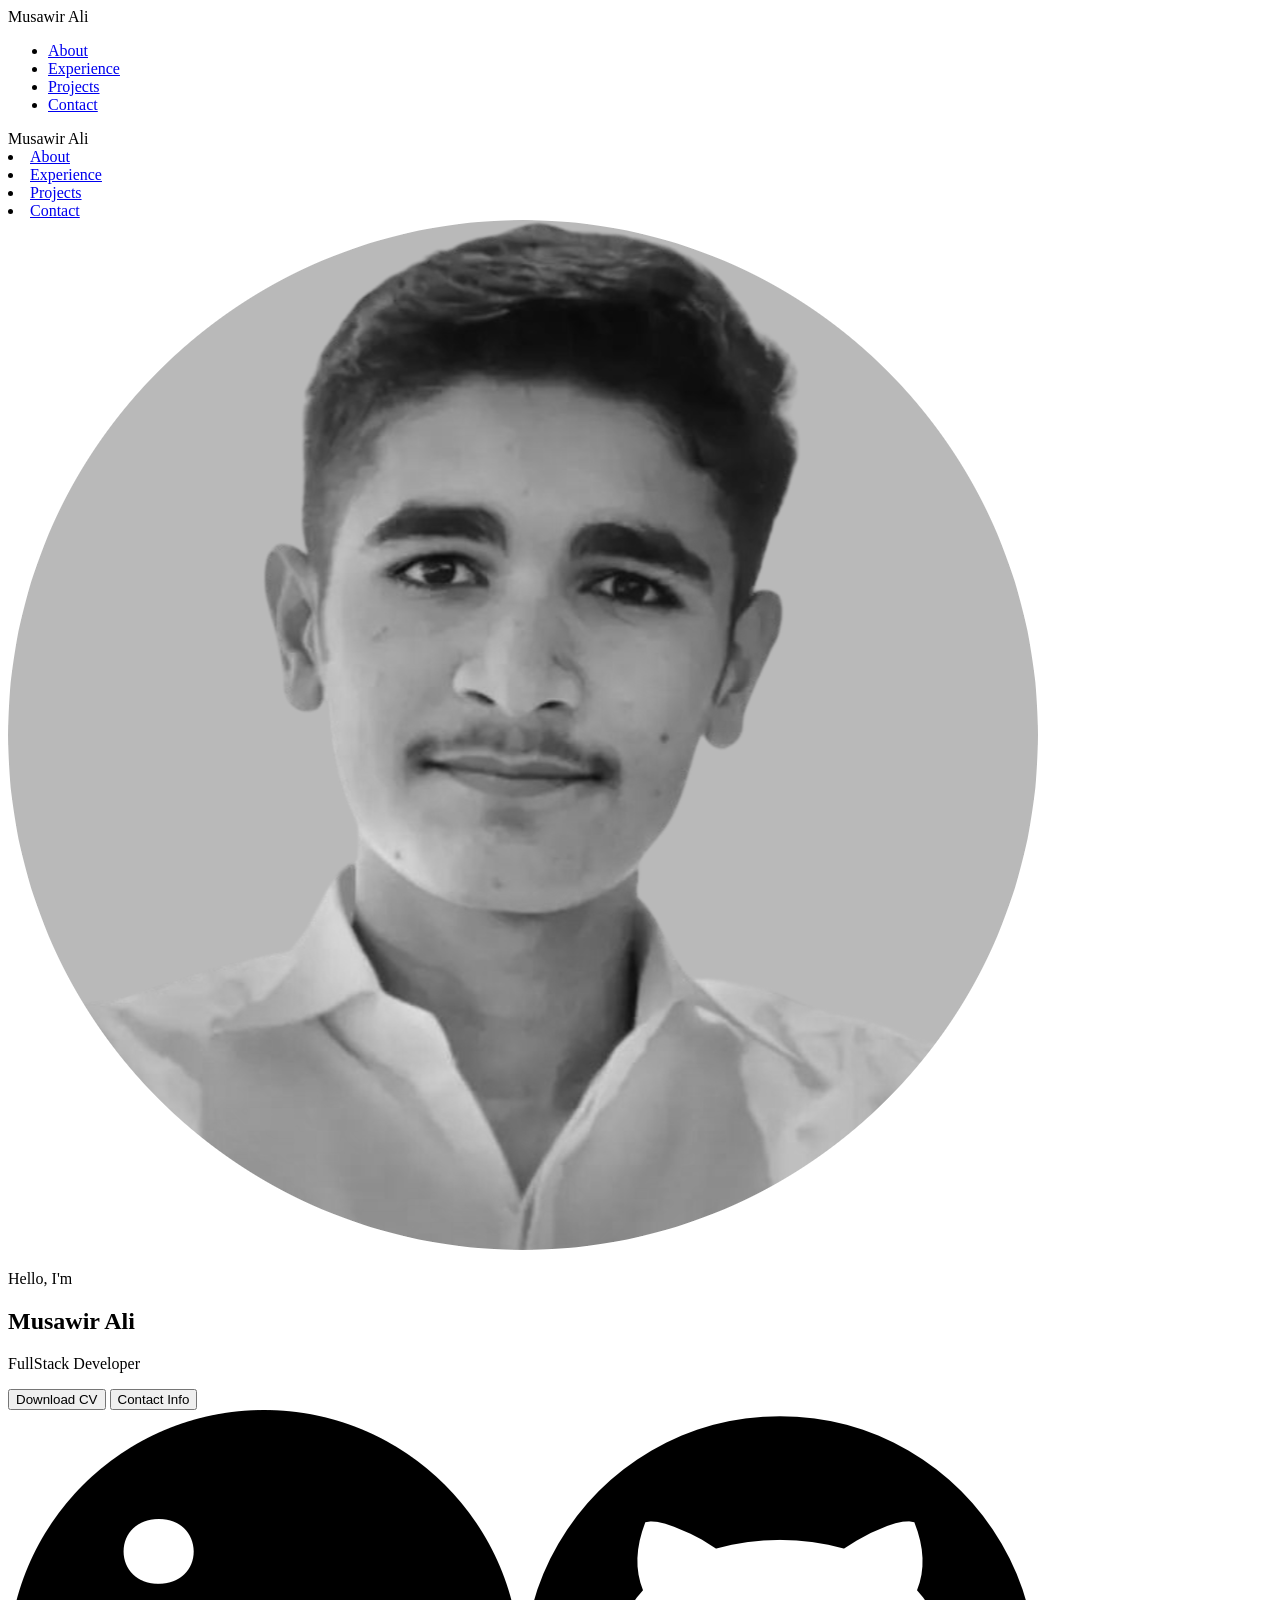
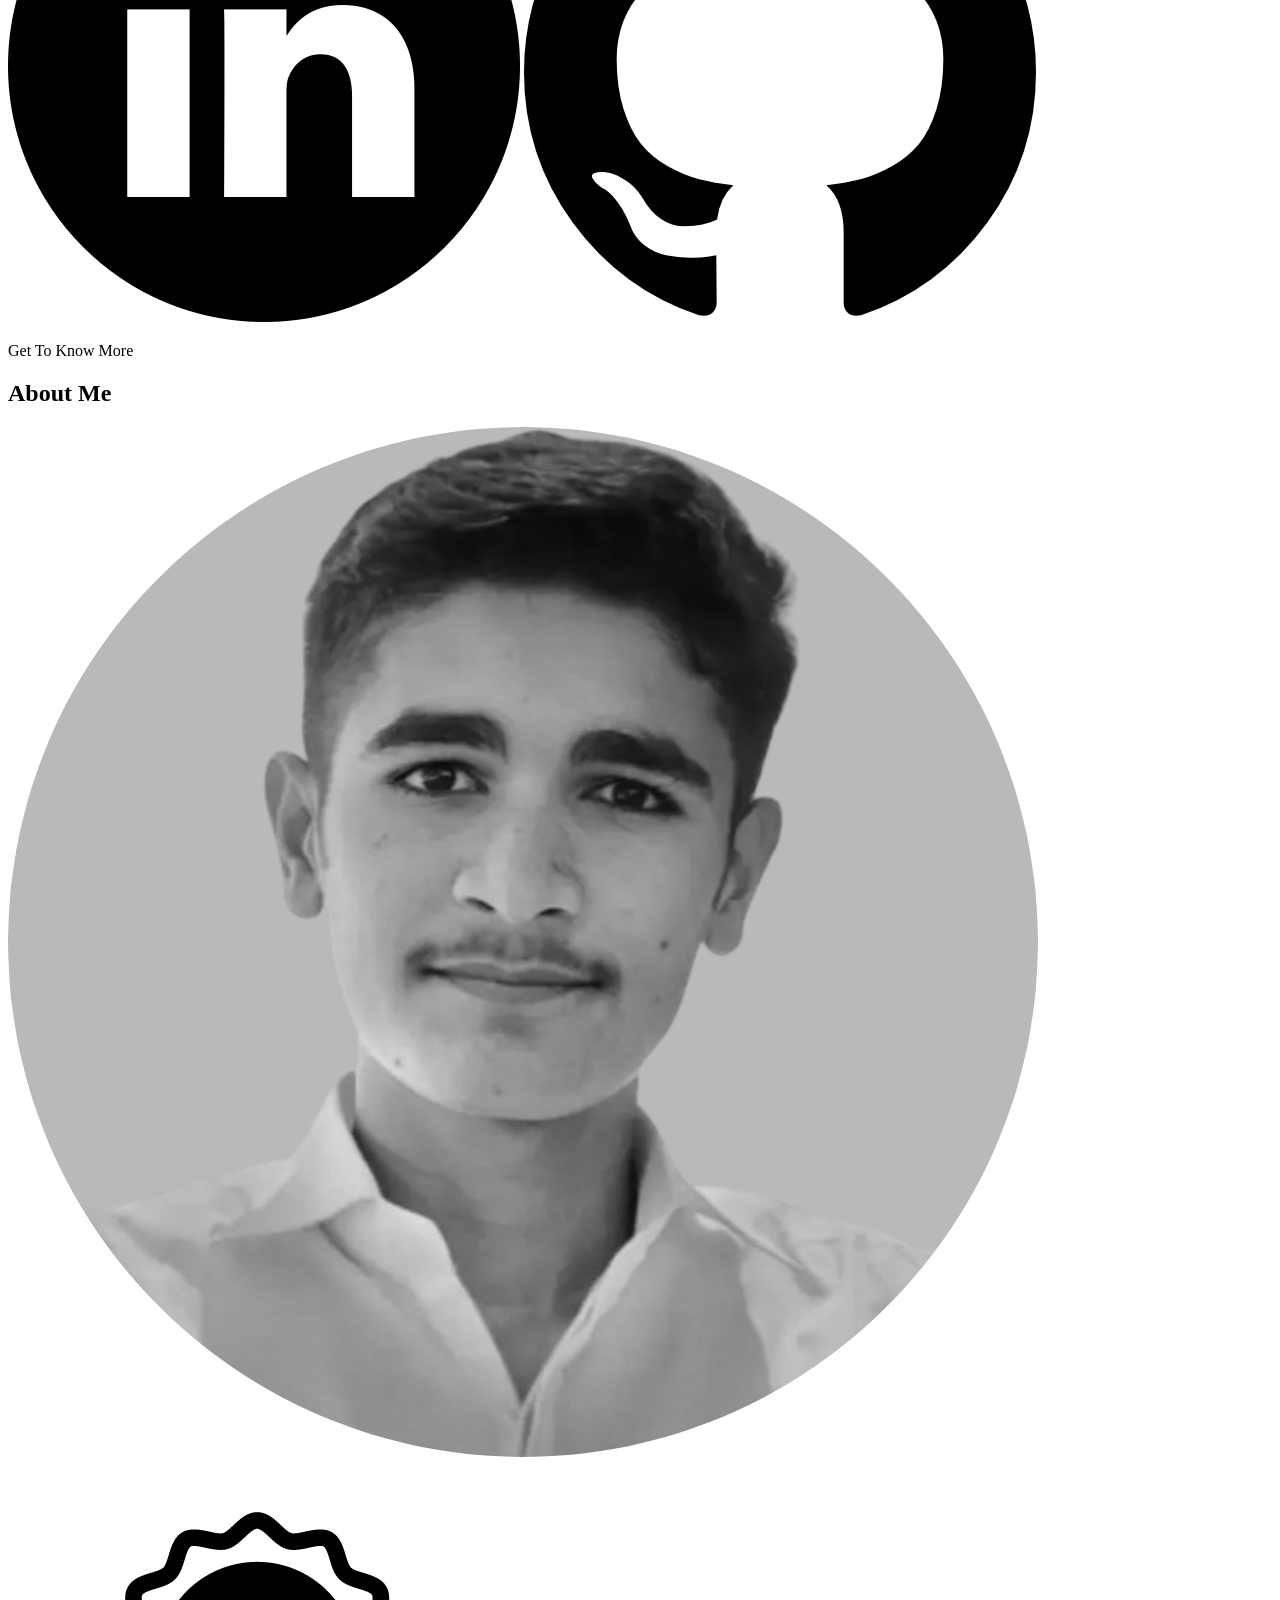
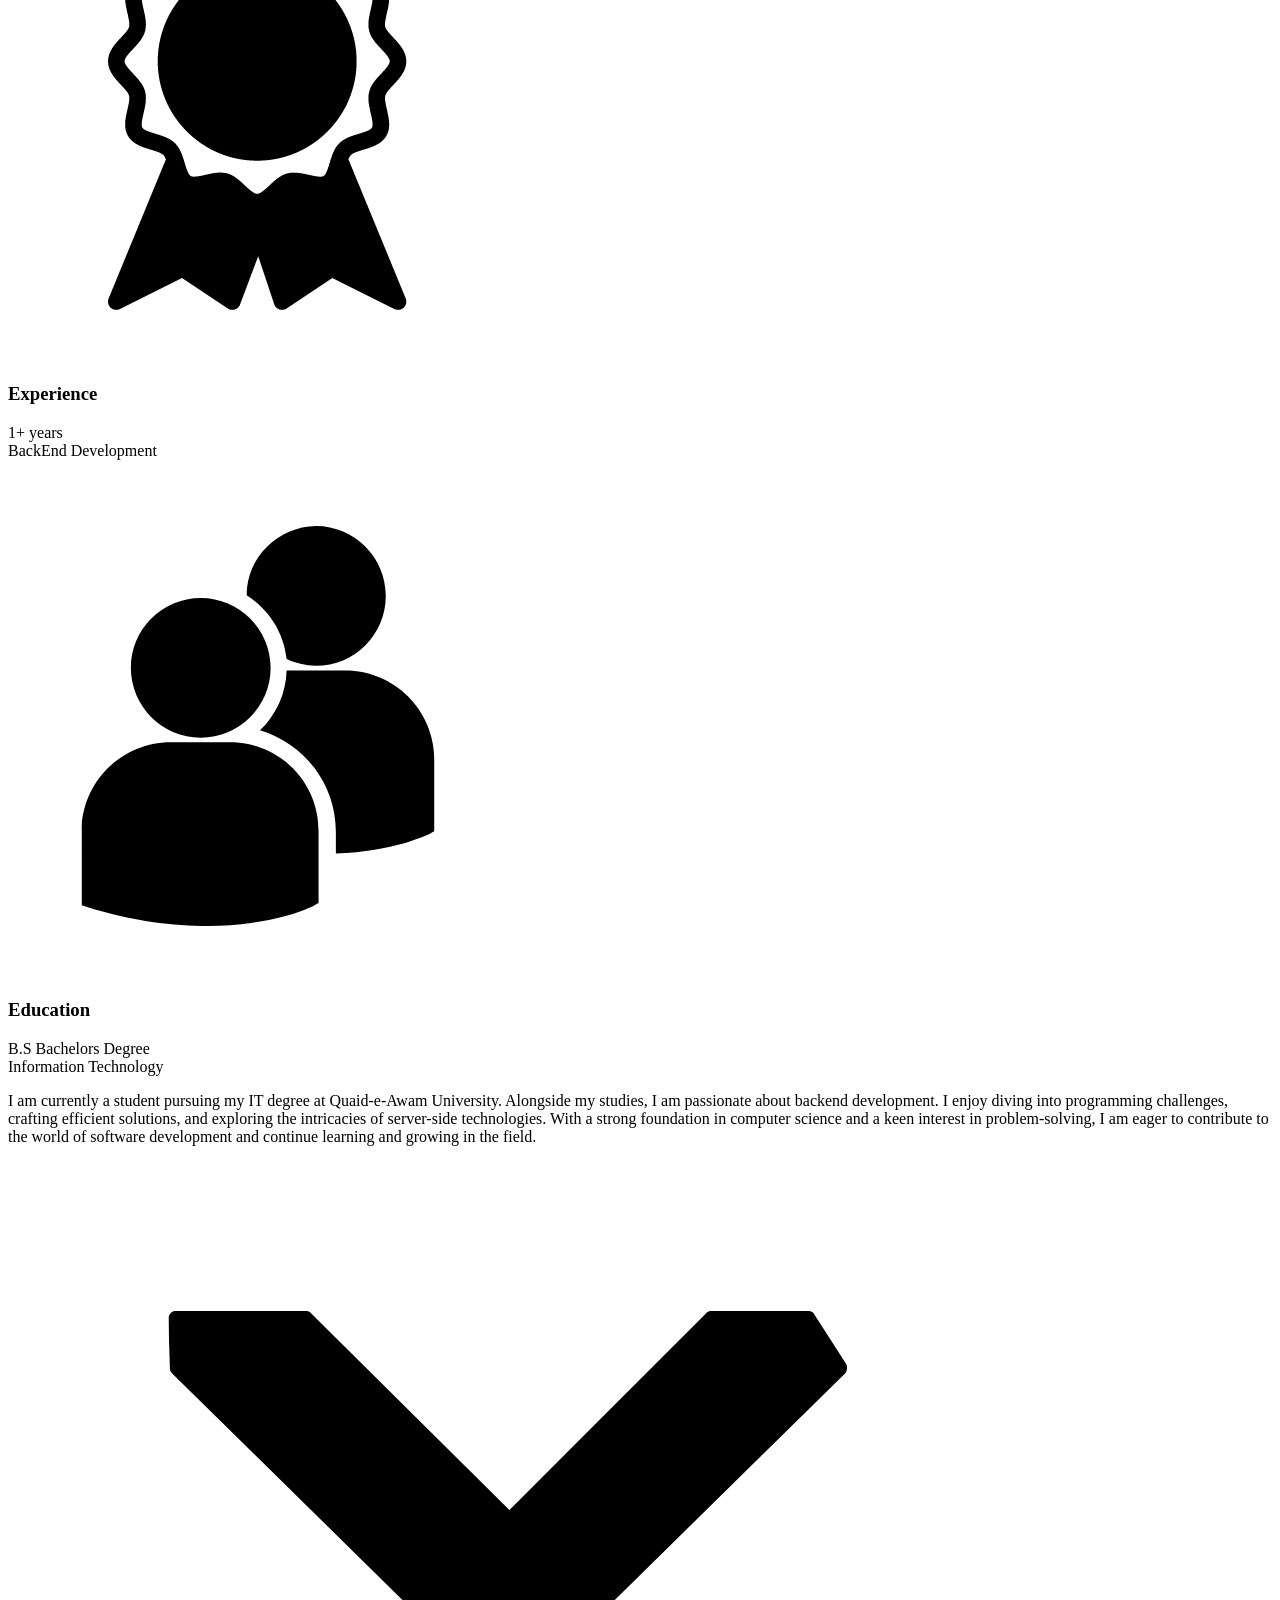
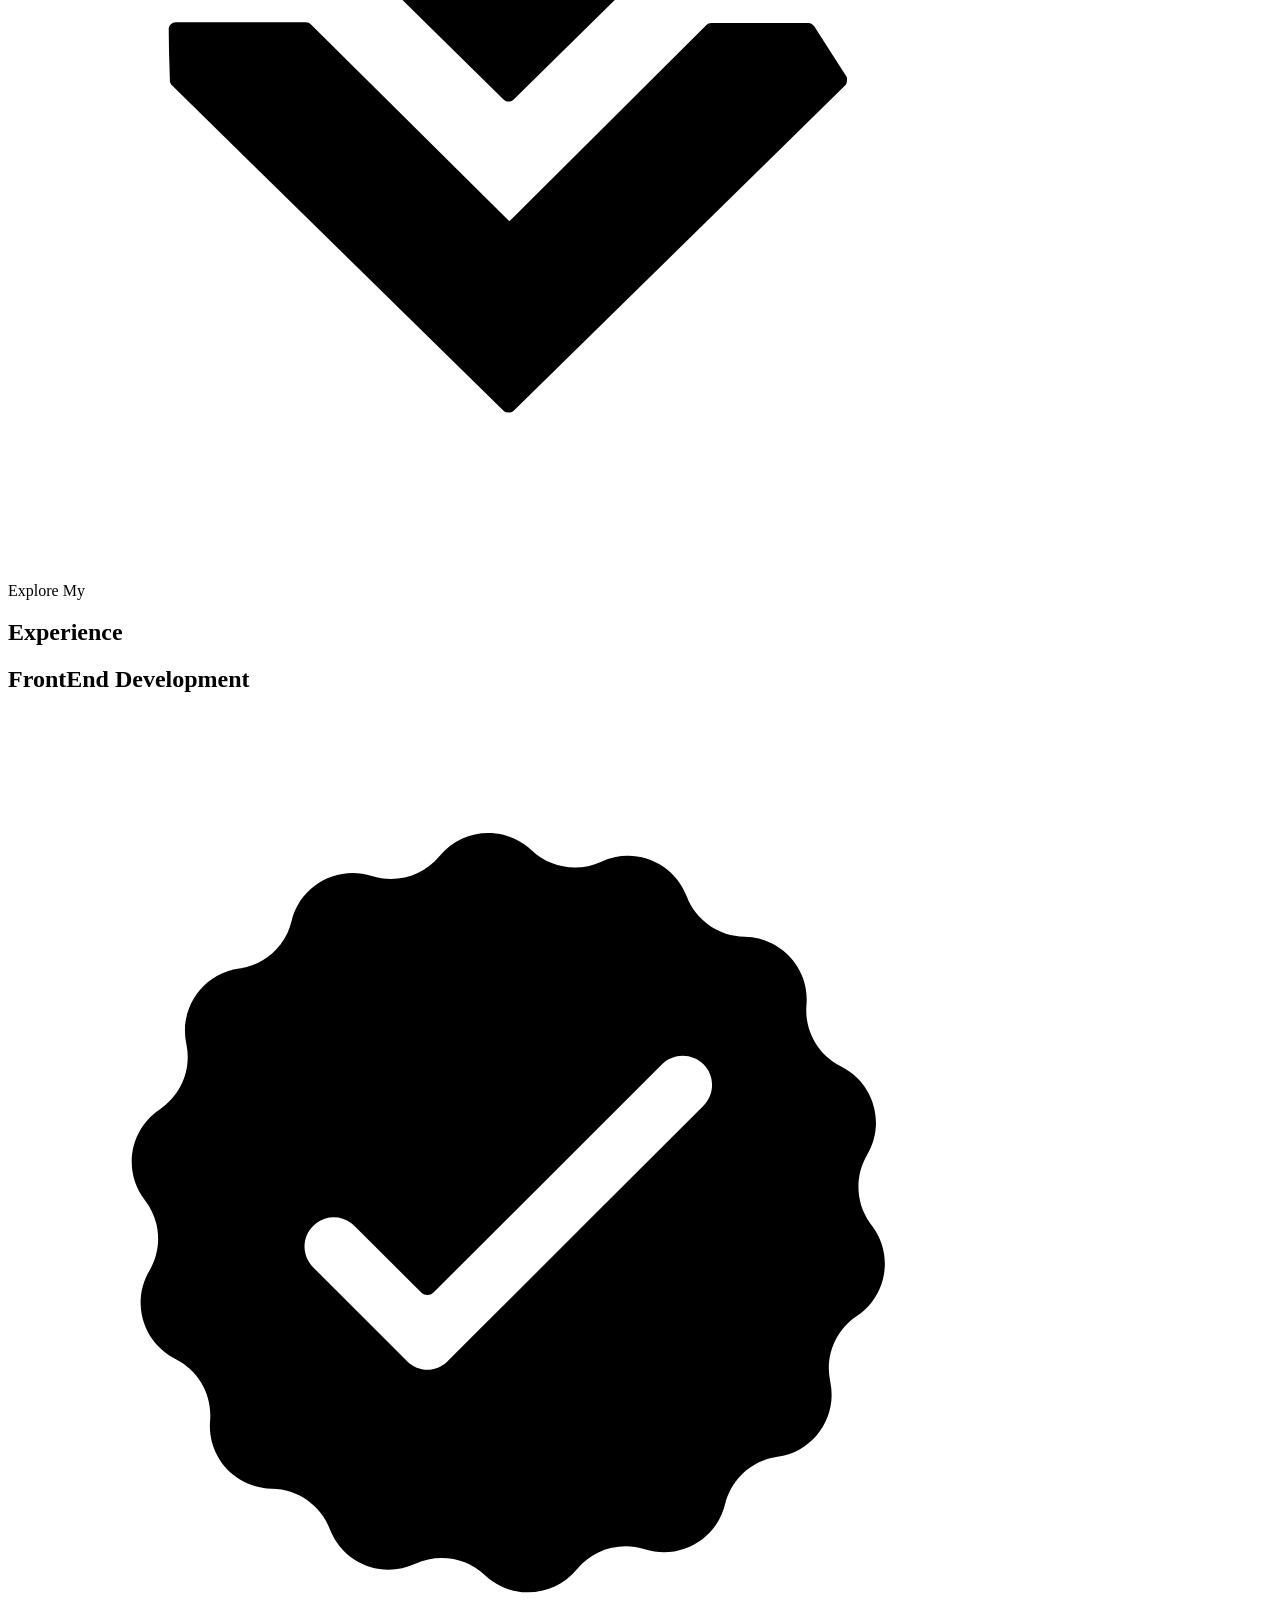
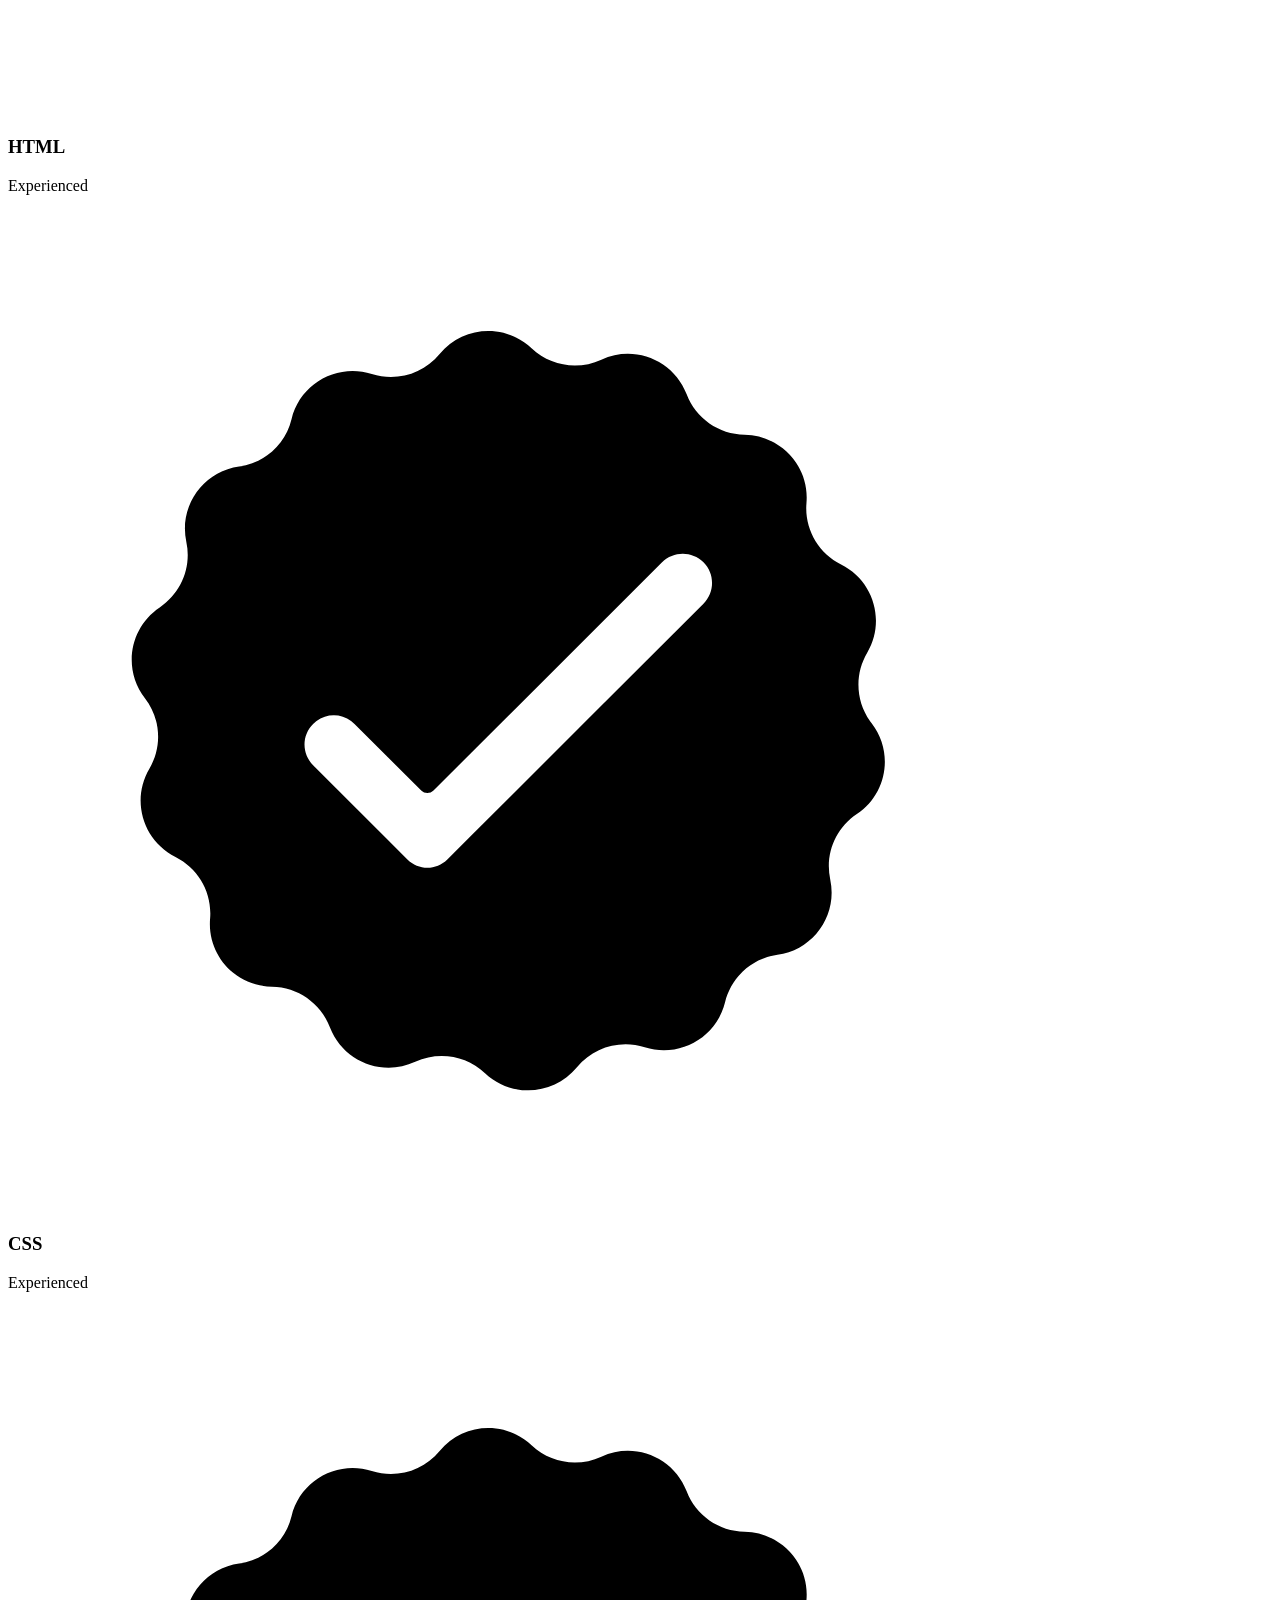
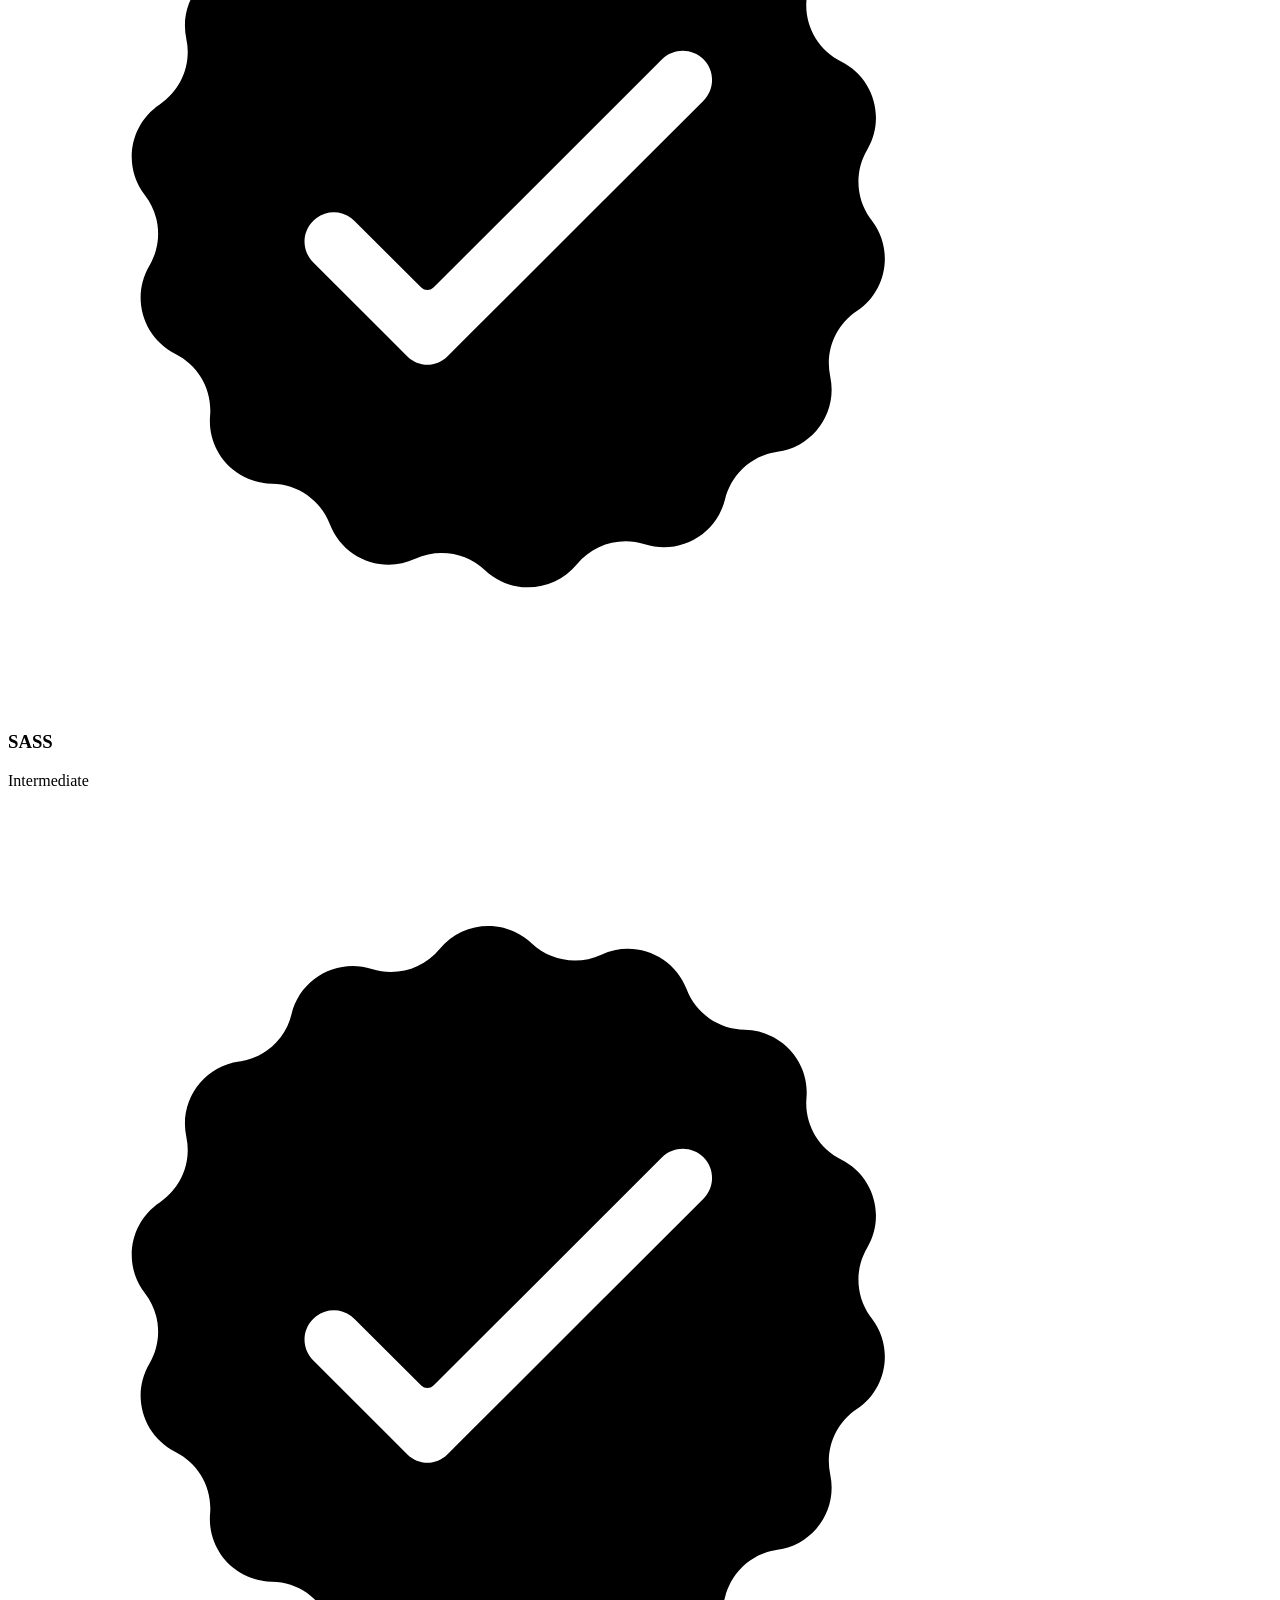
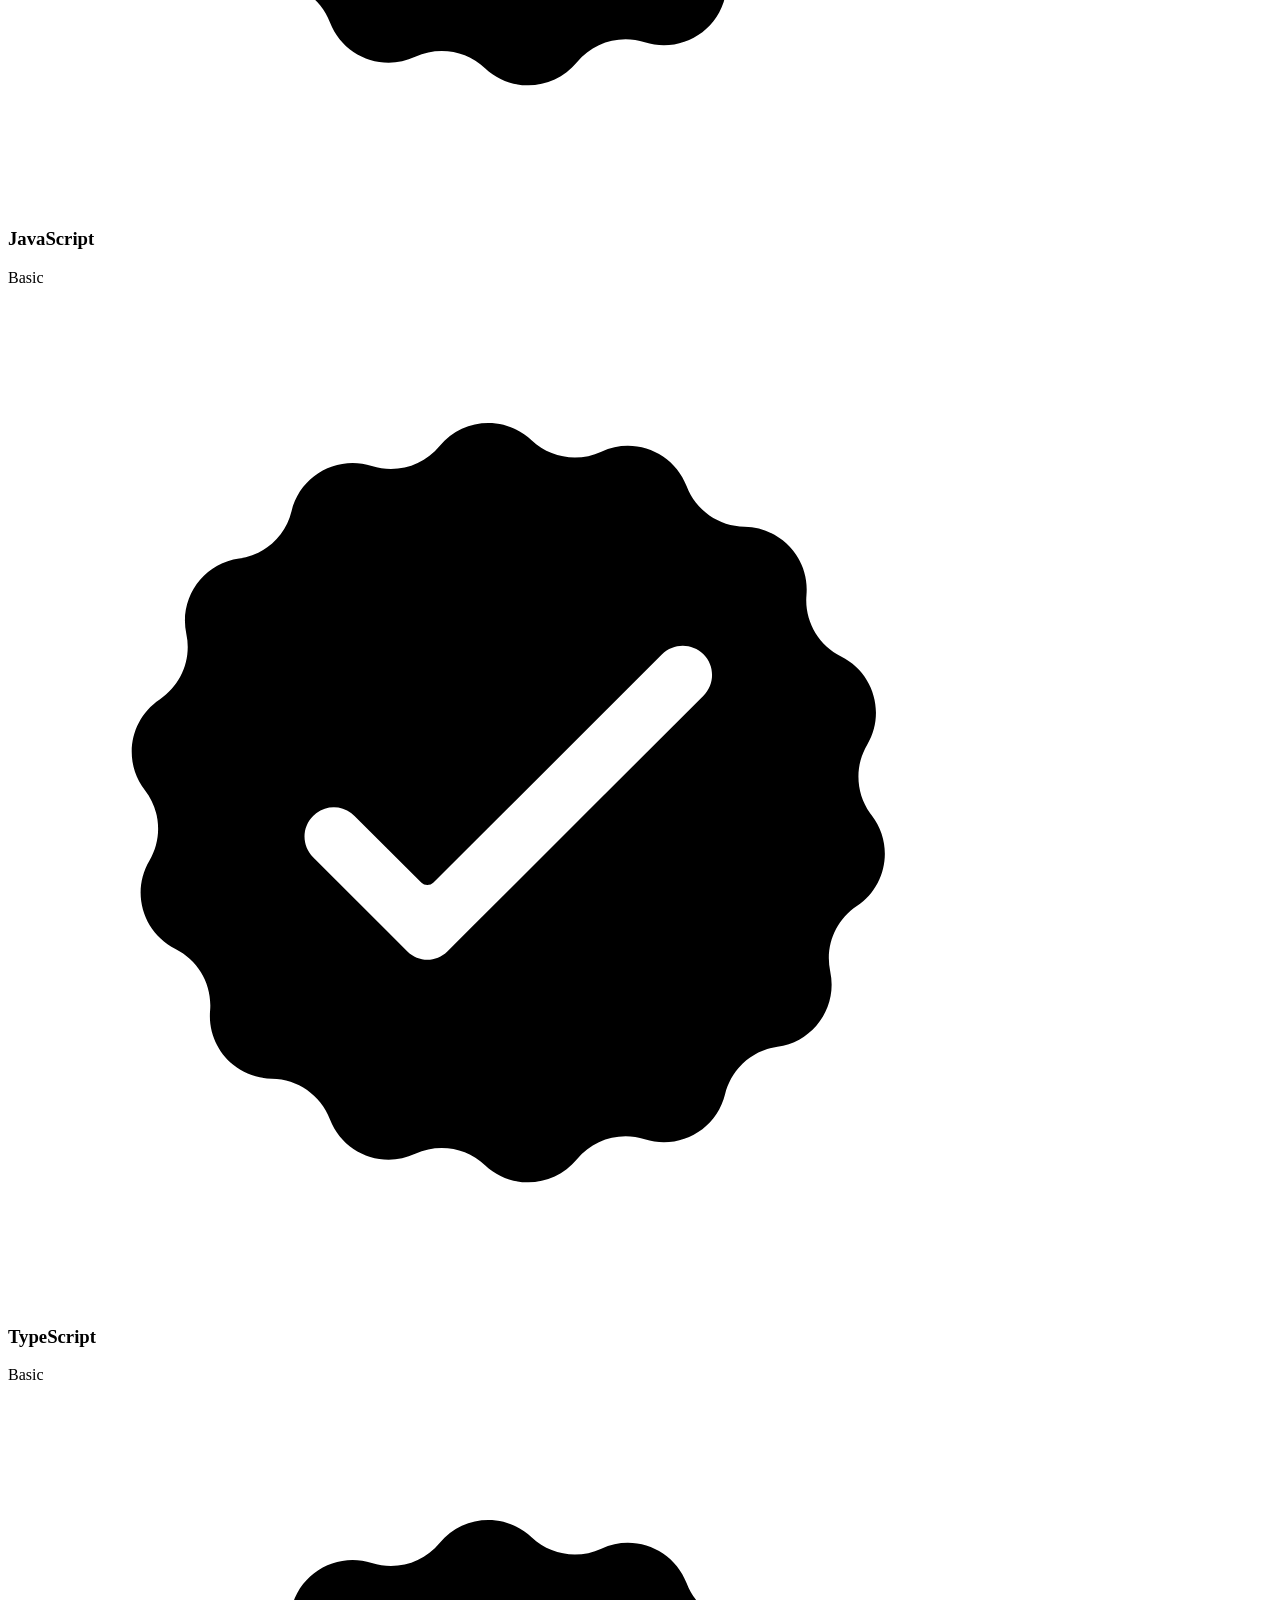
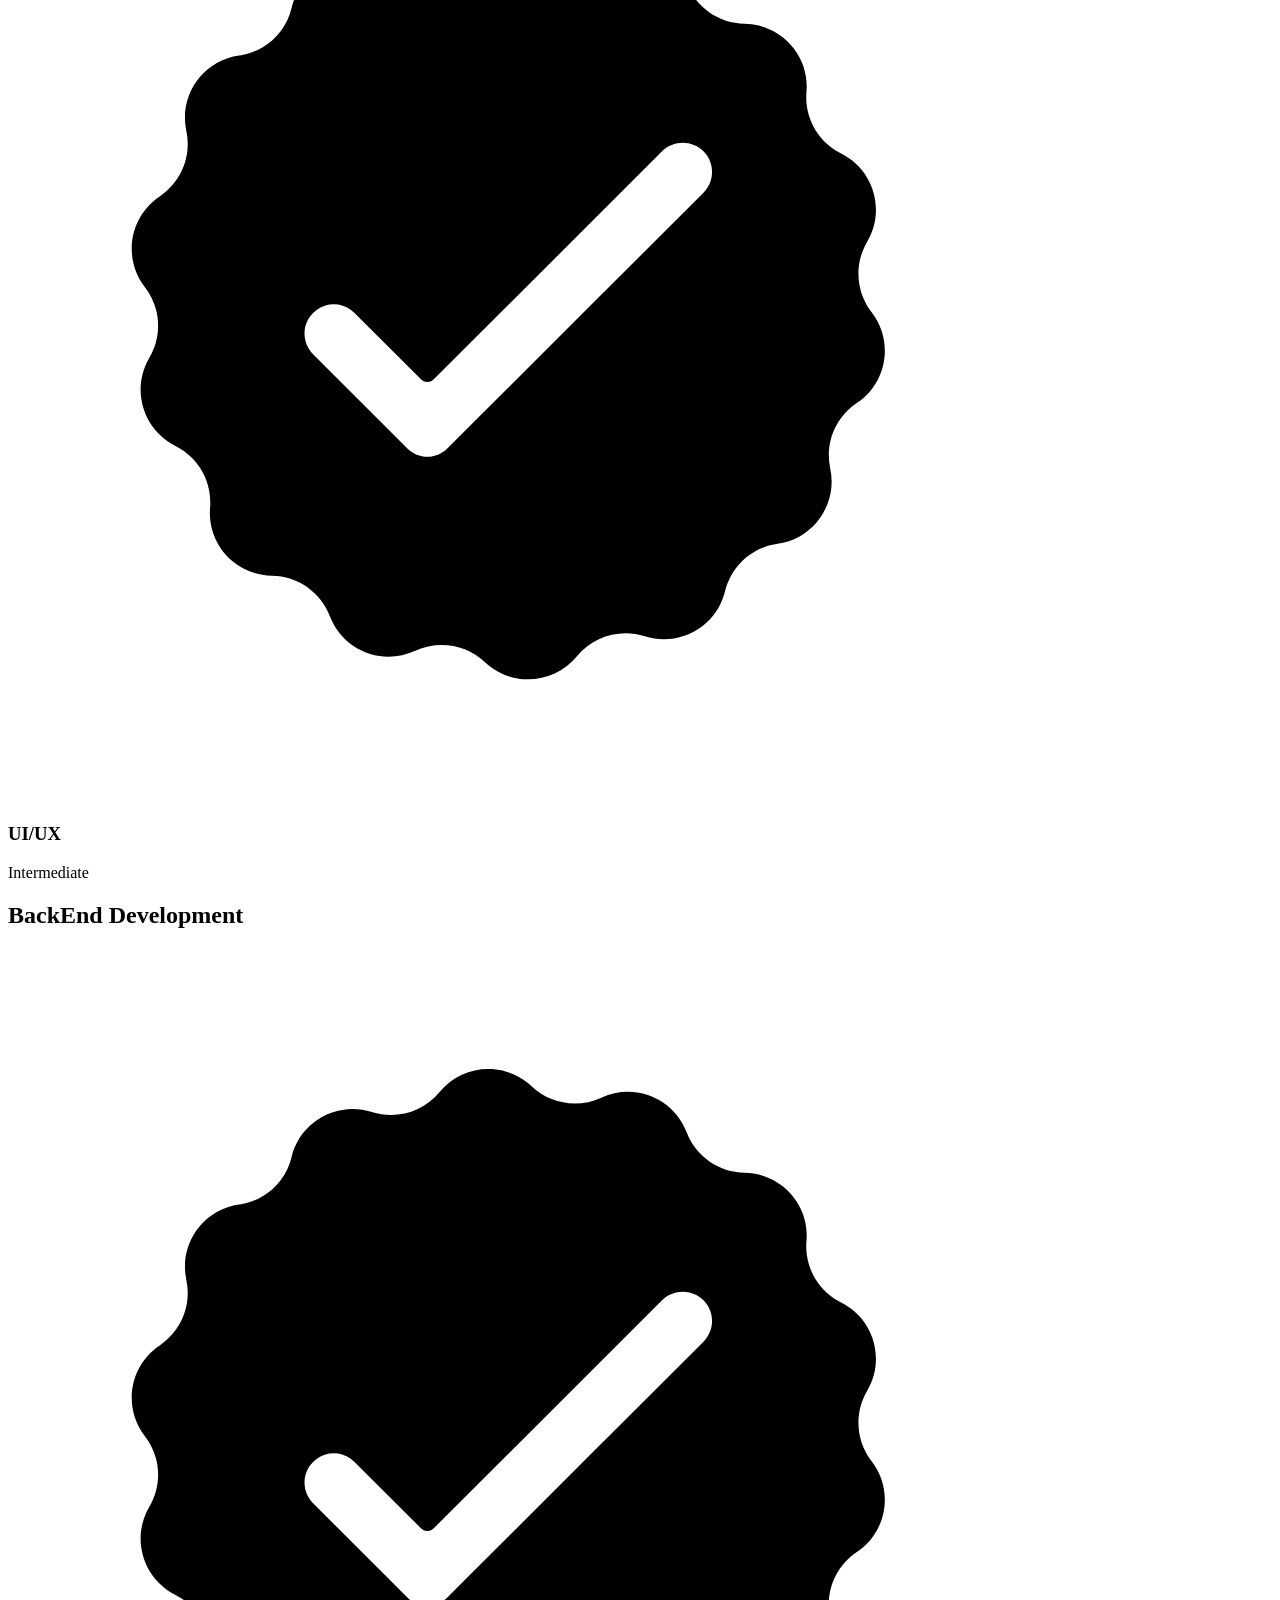
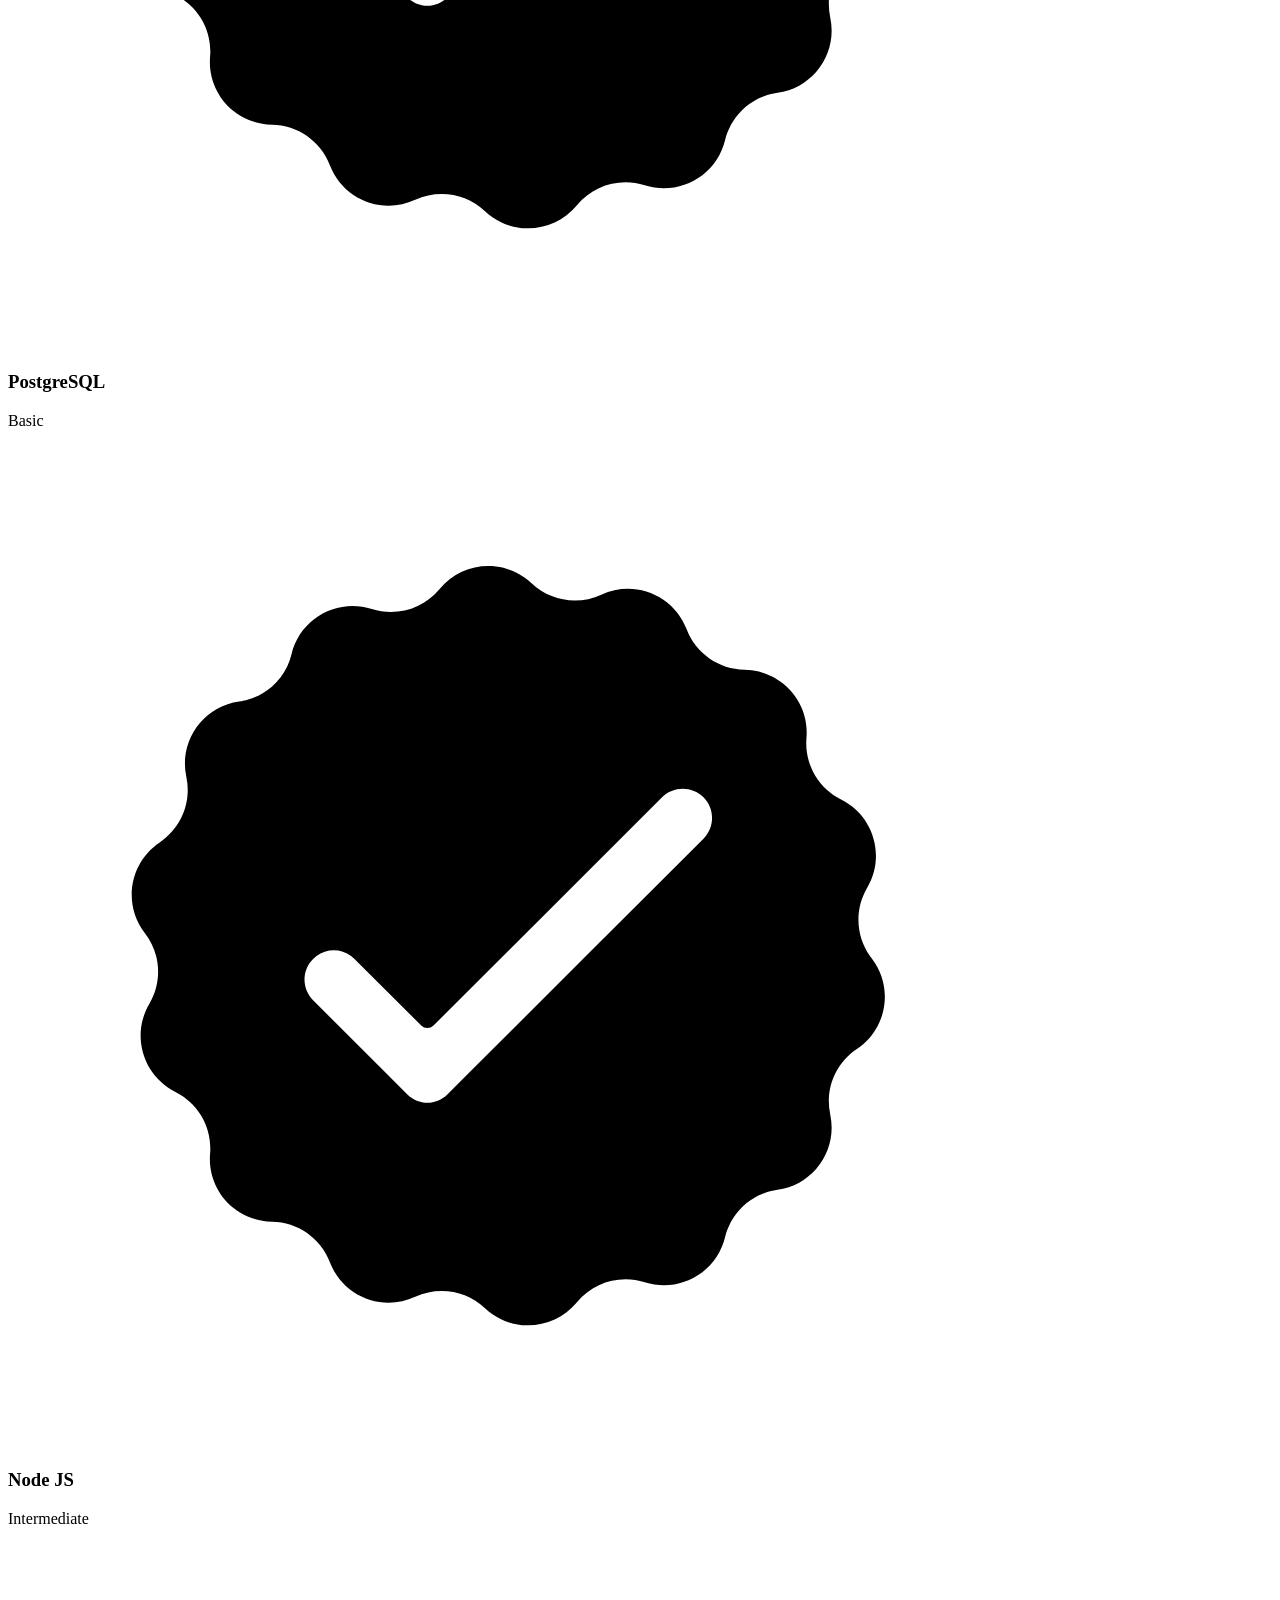
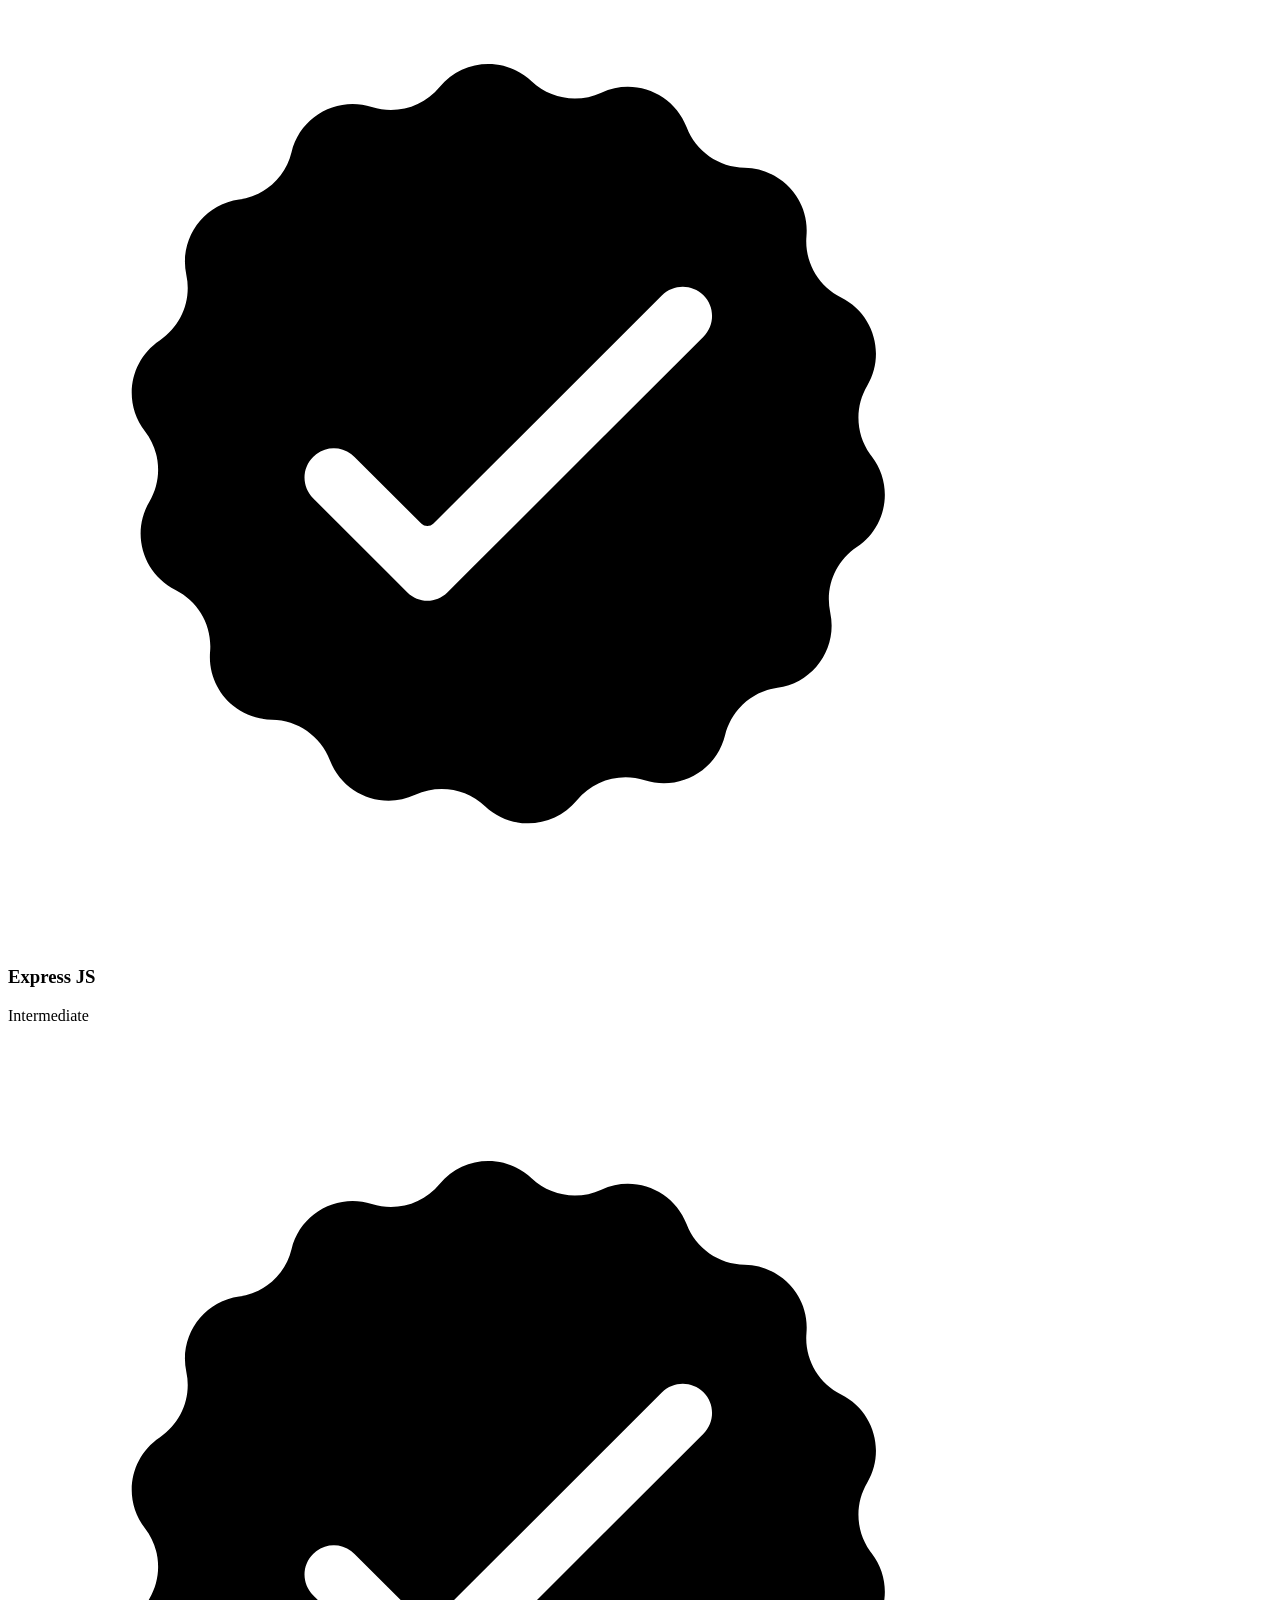
==== index.html @ 2b8d2839 "Updated some code" ====
<!DOCTYPE html>
<html lang="en">
  <head>
    <meta charset="UTF-8" />
    <meta http-equiv="X-UA-Compatible" content="IE=edge" />
    <meta name="viewport" content="width=device-width, initial-scale=1.0" />
    <title>Musawir's Portfolio</title>
    <link rel="stylesheet" href="style.css" />
    <link rel="stylesheet" href="mediaqueries.css" />
  </head>
  <body>
    <nav id="desktop-nav">
      <div class="logo">Musawir Ali</div>
      <div>
        <ul class="nav-links">
          <li><a href="#about">About</a></li>
          <li><a href="#experience">Experience</a></li>
          <li><a href="#projects">Projects</a></li>
          <li><a href="#contact">Contact</a></li>
        </ul>
      </div>
    </nav>
    <nav id="hamburger-nav">
      <div class="logo">Musawir Ali</div>
      <div class="hamburger-menu">
        <div class="hamburger-icon" onclick="toggleMenu()">
          <span></span>
          <span></span>
          <span></span>
        </div>
        <div class="menu-links">
          <li><a href="#about" onclick="toggleMenu()">About</a></li>
          <li><a href="#experience" onclick="toggleMenu()">Experience</a></li>
          <li><a href="#projects" onclick="toggleMenu()">Projects</a></li>
          <li><a href="#contact" onclick="toggleMenu()">Contact</a></li>
        </div>
      </div>
    </nav>
    <section id="profile">
      <div class="section__pic-container">
        <img src="./assets/profile-pic.png" alt="Musawir profile picture" />
      </div>
      <div class="section__text">
        <p class="section__text__p1">Hello, I'm</p>
        <h1 class="title">Musawir Ali</h1>
        <p class="section__text__p2">FullStack Developer</p>
        <div class="btn-container">
          <button
            class="btn btn-color-2"
            onclick="window.open('./assets/Musawir_Resume.pdf', '_blank')"
          >
            Download CV
          </button>
          <button class="btn btn-color-1" onclick="location.href='./#contact'">
            Contact Info
          </button>
        </div>
        <div id="socials-container">
          <img
            src="./assets/linkedin.png"
            alt="My LinkedIn profile"
            class="icon"
            onclick="location.href='https:https://www.linkedin.com/in/musawir-korai-216315256?utm_source=share&utm_campaign=share_via&utm_content=profile&utm_medium=android_app'"
          />
          <img
            src="./assets/github.png"
            alt="My Github profile"
            class="icon"
            onclick="location.href='https://github.com/Musawirkorai'"
          />
        </div>
      </div>
    </section>
    <section id="about">
      <p class="section__text__p1">Get To Know More</p>
      <h1 class="title">About Me</h1>
      <div class="section-container">
        <div class="section__pic-container">
          <img
            src="./assets/about-pic.png"
            alt="Profile picture"
            class="about-pic"
          />
        </div>
        <div class="about-details-container">
          <div class="about-containers">
            <div class="details-container">
              <img
                src="./assets/experience.png"
                alt="Experience icon"
                class="icon"
              />
              <h3>Experience</h3>
              <p>1+ years <br />BackEnd Development</p>
            </div>
            <div class="details-container">
              <img
                src="./assets/education.png"
                alt="Education icon"
                class="icon"
              />
              <h3>Education</h3>
              <p>B.S Bachelors Degree<br />Information Technology</p>
            </div>
          </div>
          <div class="text-container">
            <p>
              I am currently a student pursuing my IT degree at Quaid-e-Awam University. Alongside my studies, I am passionate about backend development. I enjoy diving into programming challenges, crafting efficient solutions, and exploring the intricacies of server-side technologies. With a strong foundation in computer science and a keen interest in problem-solving, I am eager to contribute to the world of software development and continue learning and growing in the field.
            </p>
          </div>
        </div>
      </div>
      <img
        src="./assets/arrow.png"
        alt="Arrow icon"
        class="icon arrow"
        onclick="location.href='./#experience'"
      />
    </section>
    <section id="experience">
      <p class="section__text__p1">Explore My</p>
      <h1 class="title">Experience</h1>
      <div class="experience-details-container">
        <div class="about-containers">
          <div class="details-container">
            <h2 class="experience-sub-title">FrontEnd Development</h2>
            <div class="article-container">
              <article>
                <img
                  src="./assets/checkmark.png"
                  alt="Experience icon"
                  class="icon"
                />
                <div>
                  <h3>HTML</h3>
                  <p>Experienced</p>
                </div>
              </article>
              <article>
                <img
                  src="./assets/checkmark.png"
                  alt="Experience icon"
                  class="icon"
                />
                <div>
                  <h3>CSS</h3>
                  <p>Experienced</p>
                </div>
              </article>
              <article>
                <img
                  src="./assets/checkmark.png"
                  alt="Experience icon"
                  class="icon"
                />
                <div>
                  <h3>SASS</h3>
                  <p>Intermediate</p>
                </div>
              </article>
              <article>
                <img
                  src="./assets/checkmark.png"
                  alt="Experience icon"
                  class="icon"
                />
                <div>
                  <h3>JavaScript</h3>
                  <p>Basic</p>
                </div>
              </article>
              <article>
                <img
                  src="./assets/checkmark.png"
                  alt="Experience icon"
                  class="icon"
                />
                <div>
                  <h3>TypeScript</h3>
                  <p>Basic</p>
                </div>
              </article>
              <article>
                <img
                  src="./assets/checkmark.png"
                  alt="Experience icon"
                  class="icon"
                />
                <div>
                  <h3>UI/UX</h3>
                  <p>Intermediate</p>
                </div>
              </article>
            </div>
          </div>
          <div class="details-container">
            <h2 class="experience-sub-title">BackEnd Development</h2>
            <div class="article-container">
              <article>
                <img
                  src="./assets/checkmark.png"
                  alt="Experience icon"
                  class="icon"
                />
                <div>
                  <h3>PostgreSQL</h3>
                  <p>Basic</p>
                </div>
              </article>
              <article>
                <img
                  src="./assets/checkmark.png"
                  alt="Experience icon"
                  class="icon"
                />
                <div>
                  <h3>Node JS</h3>
                  <p>Intermediate</p>
                </div>
              </article>
              <article>
                <img
                  src="./assets/checkmark.png"
                  alt="Experience icon"
                  class="icon"
                />
                <div>
                  <h3>Express JS</h3>
                  <p>Intermediate</p>
                </div>
              </article>
              <article>
                <img
                  src="./assets/checkmark.png"
                  alt="Experience icon"
                  class="icon"
                />
                <div>
                  <h3>Git</h3>
                  <p>Intermediate</p>
                </div>
              </article>
            </div>
          </div>
        </div>
      </div>
      <img
        src="./assets/arrow.png"
        alt="Arrow icon"
        class="icon arrow"
        onclick="location.href='./#projects'"
      />
    </section>
    <section id="projects">
      <p class="section__text__p1">Browse My Recent</p>
      <h1 class="title">Projects</h1>
      <div class="experience-details-container">
        <div class="about-containers">
          <div class="details-container color-container">
            <div class="article-container">
              <img
                src="./assets/project-1.png"
                alt="Project 1"
                class="project-img"
              />
            </div>
            <h2 class="experience-sub-title project-title">Chatting App</h2>
            <div class="btn-container">
              <button
                class="btn btn-color-2 project-btn"
                onclick="location.href='https://github.com/Musawirkorai'"
              >
                Github
              </button>
              <button
                class="btn btn-color-2 project-btn"
                onclick="location.href='https://github.com/Musawirkorai'"
              >
                Live Demo
              </button>
            </div>
          </div>
          <div class="details-container color-container">
            <div class="article-container">
              <img
                src="./assets/project-2.png"
                alt="Project 2"
                class="project-img"
              />
            </div>
            <h2 class="experience-sub-title project-title">Daily Reminder</h2>
            <div class="btn-container">
              <button
                class="btn btn-color-2 project-btn"
                onclick="location.href='https://github.com/Musawirkorai'"
              >
                Github
              </button>
              <button
                class="btn btn-color-2 project-btn"
                onclick="location.href='https://github.com/Musawirkorai'"
              >
                Live Demo
              </button>
            </div>
          </div>
          <div class="details-container color-container">
            <div class="article-container">
              <img
                src="./assets/project-3.png"
                alt="Project 3"
                class="project-img"
              />
            </div>
            <h2 class="experience-sub-title project-title">Food App</h2>
            <div class="btn-container">
              <button
                class="btn btn-color-2 project-btn"
                onclick="location.href='https://github.com/Musawirkorai'"
              >
                Github
              </button>
              <button
                class="btn btn-color-2 project-btn"
                onclick="location.href='https://github.com/Musawirkorai'"
              >
                Live Demo
              </button>
            </div>
          </div>
        </div>
      </div>
      <img
        src="./assets/arrow.png"
        alt="Arrow icon"
        class="icon arrow"
        onclick="location.href='./#contact'"
      />
    </section>
    <section id="contact">
      <p class="section__text__p1">Get in Touch</p>
      <h1 class="title">Contact Me</h1>
      <div class="contact-info-upper-container">
        <div class="contact-info-container">
          <img
            src="./assets/email.png"
            alt="Email icon"
            class="icon contact-icon email-icon"
          />
          <p><a href="mailto:examplemail@gmail.com">musawirkorai@gmail.com</a></p>
        </div>
        <div class="contact-info-container">
          <img
            src="./assets/linkedin.png"
            alt="LinkedIn icon"
            class="icon contact-icon"
          />
          <p><a href="https://www.linkedin.com">LinkedIn</a></p>
        </div>
      </div>
    </section>
    <footer>
      <nav>
        <div class="nav-links-container">
          <ul class="nav-links">
            <li><a href="#about">About</a></li>
            <li><a href="#experience">Experience</a></li>
            <li><a href="#projects">Projects</a></li>
            <li><a href="#contact">Contact</a></li>
          </ul>
        </div>
      </nav>
      <p>Copyright &#169; 2023 Musawir Ali. All Rights Reserved.</p>
    </footer>
    <script src="script.js"></script>
  </body>
</html>
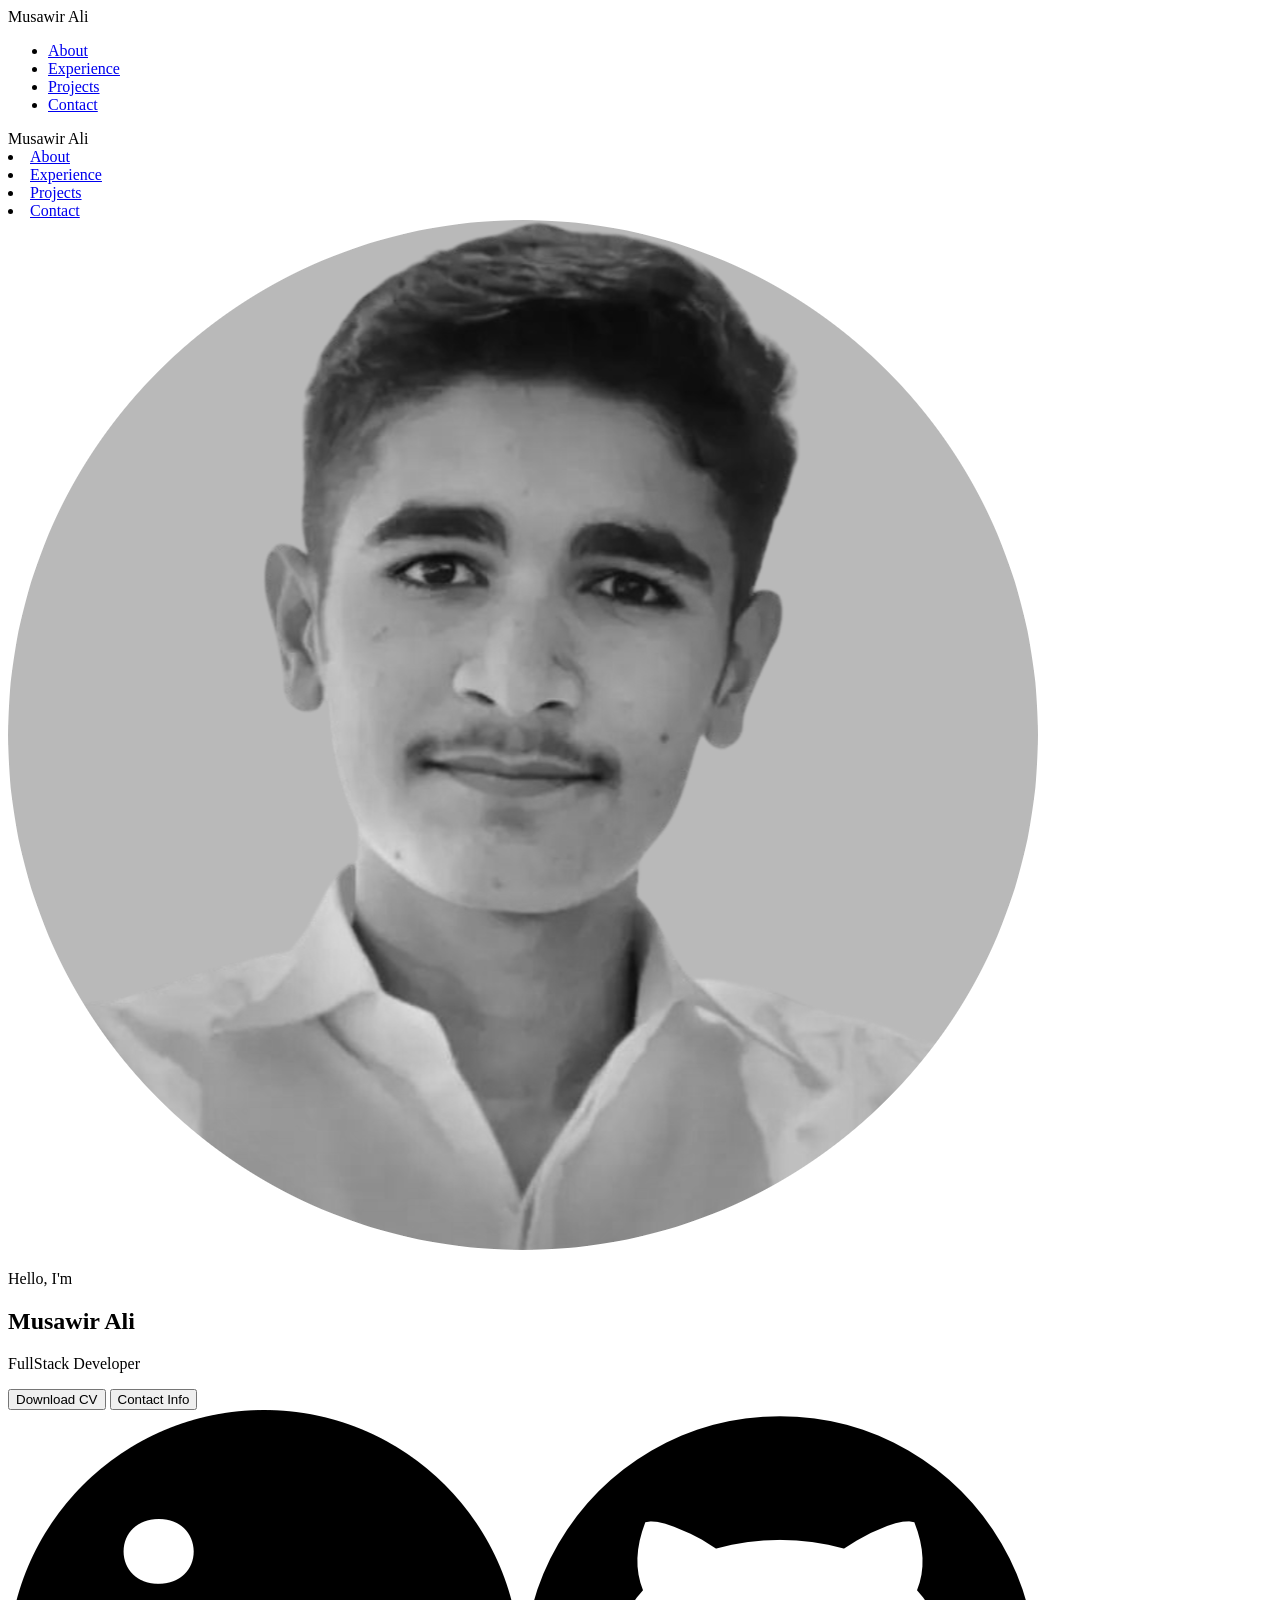
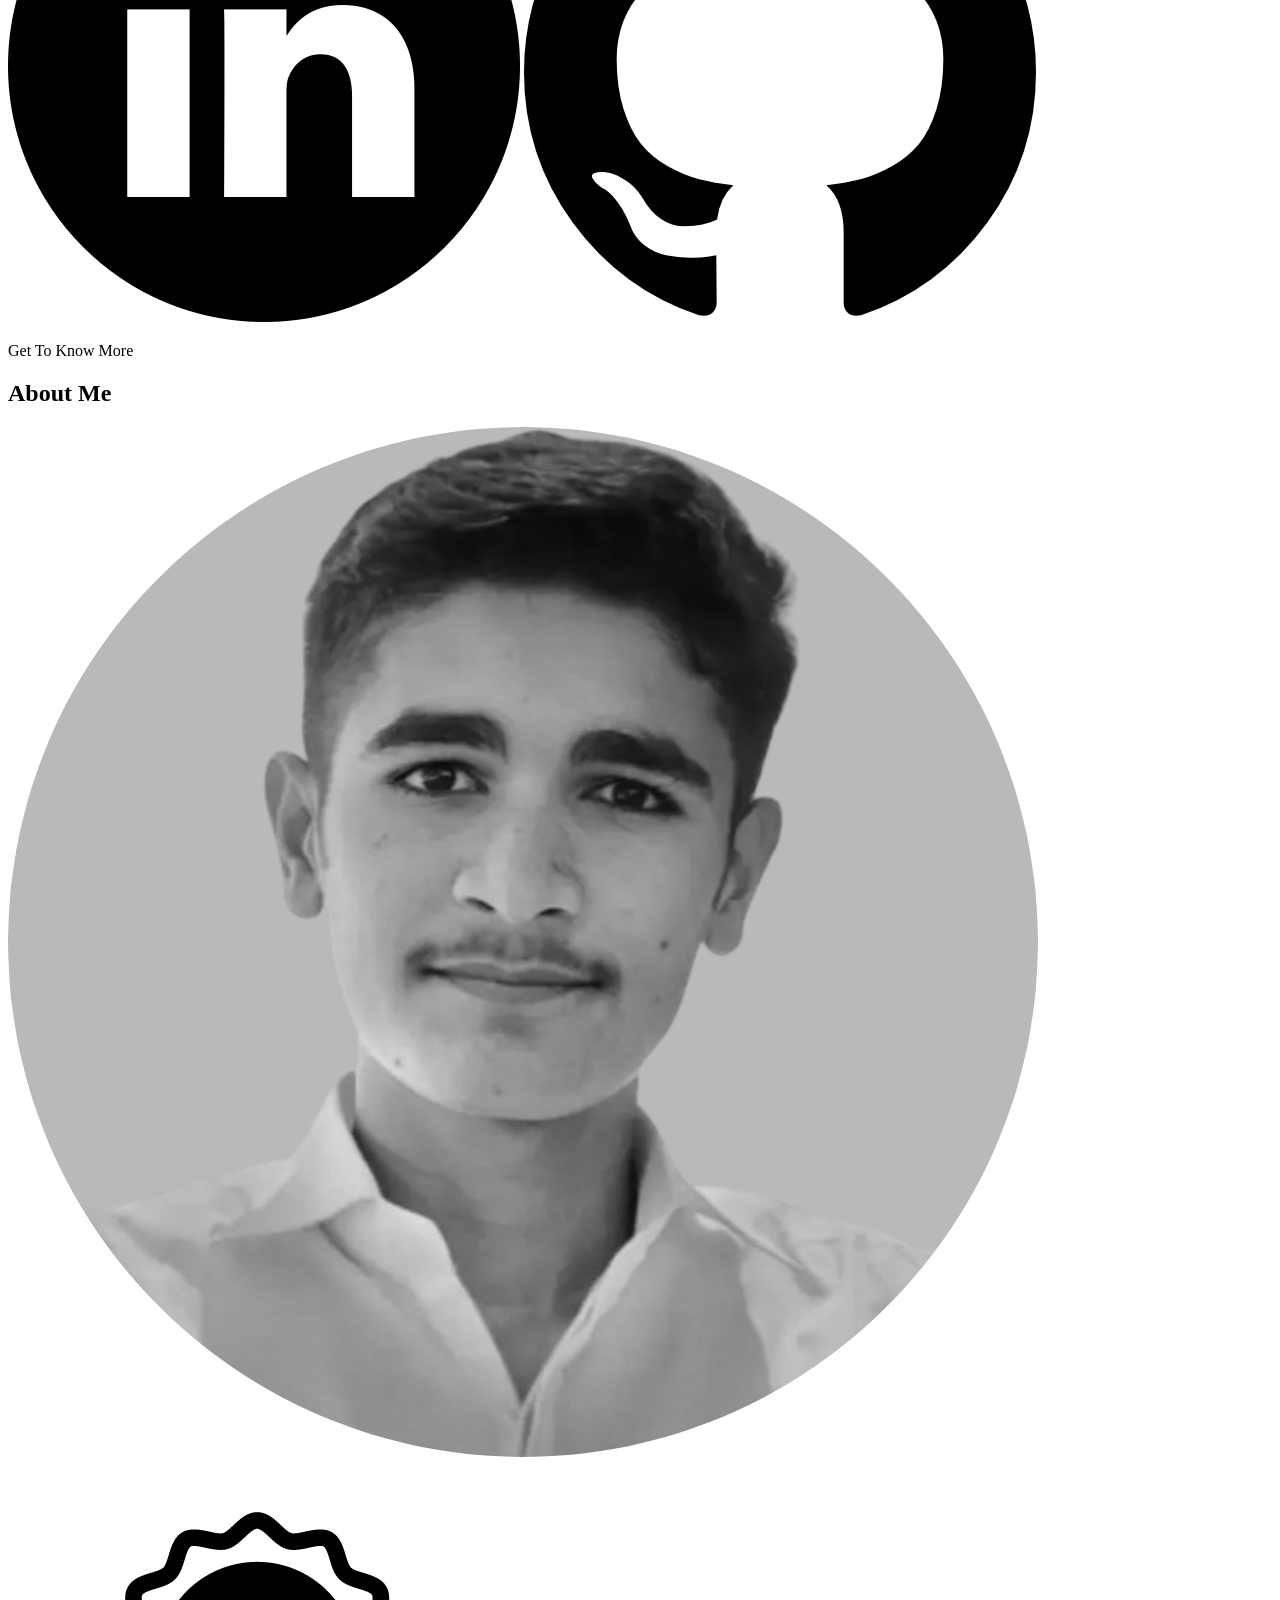
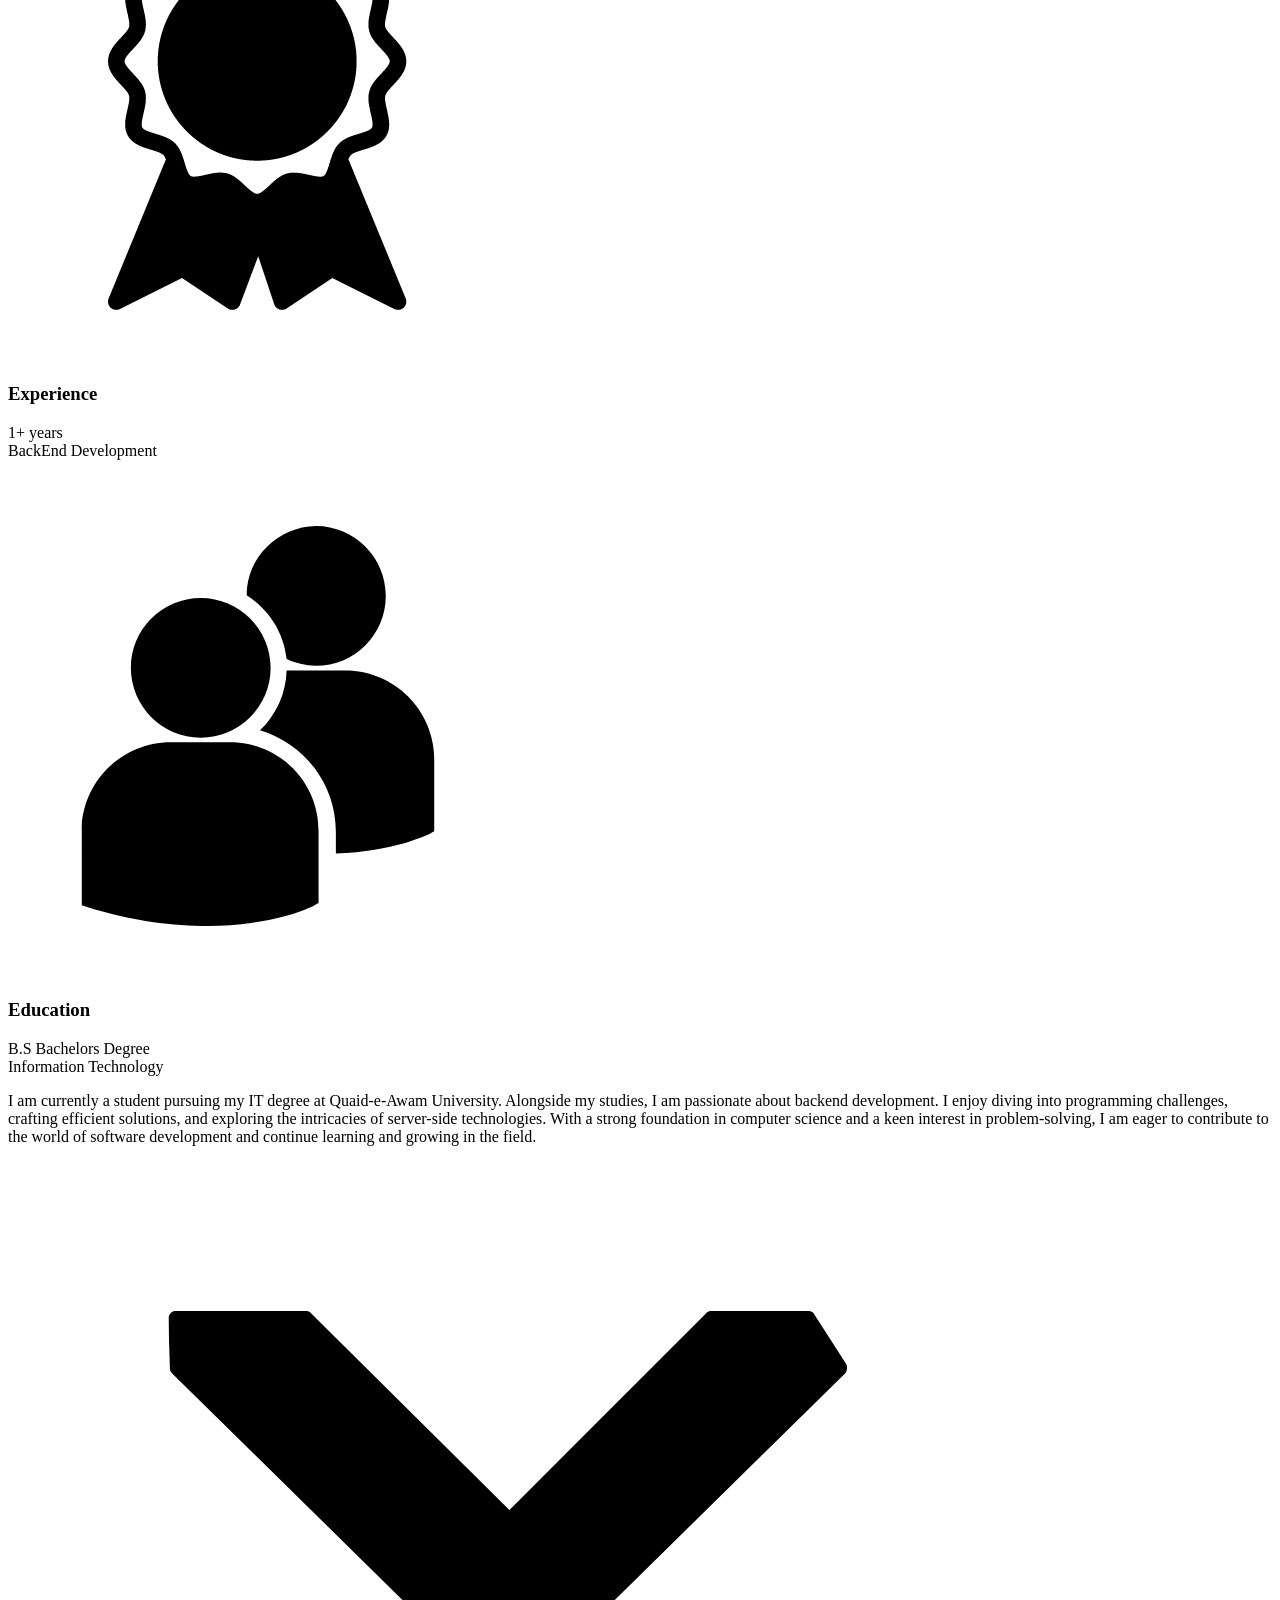
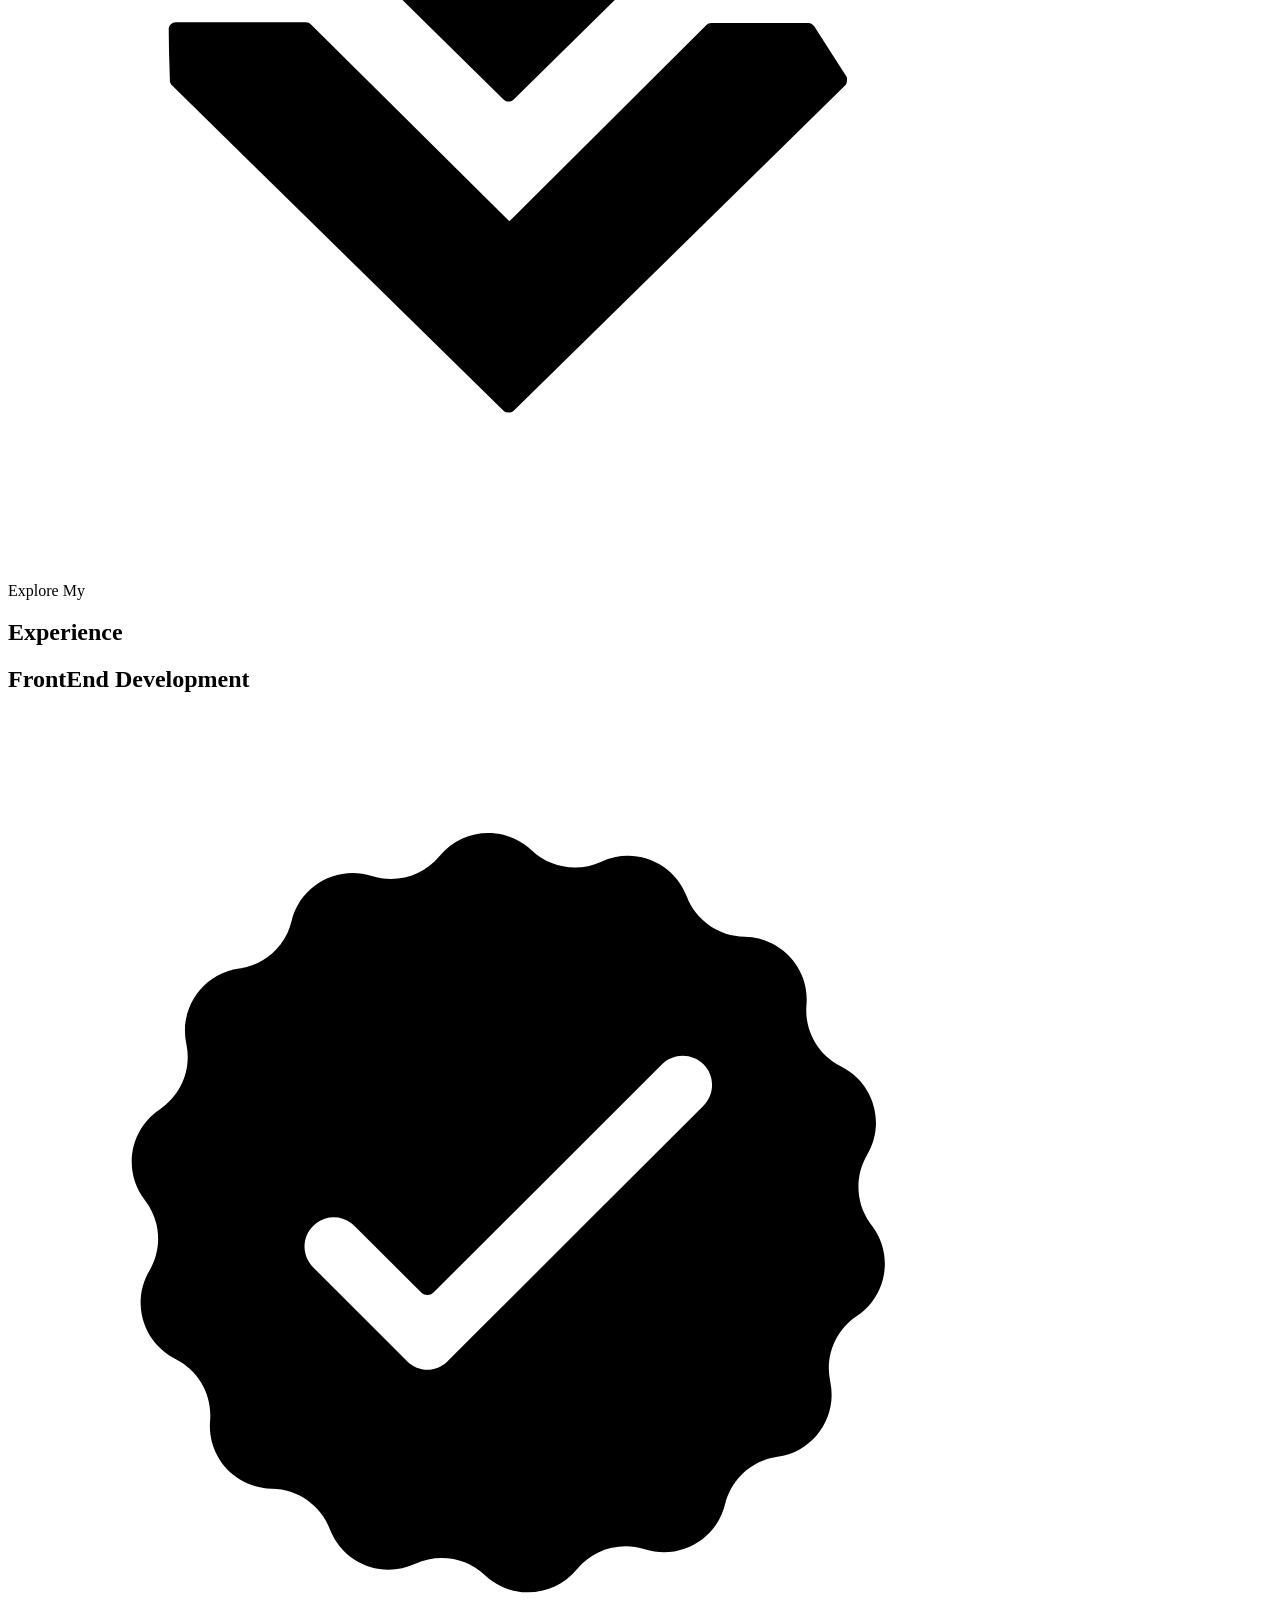
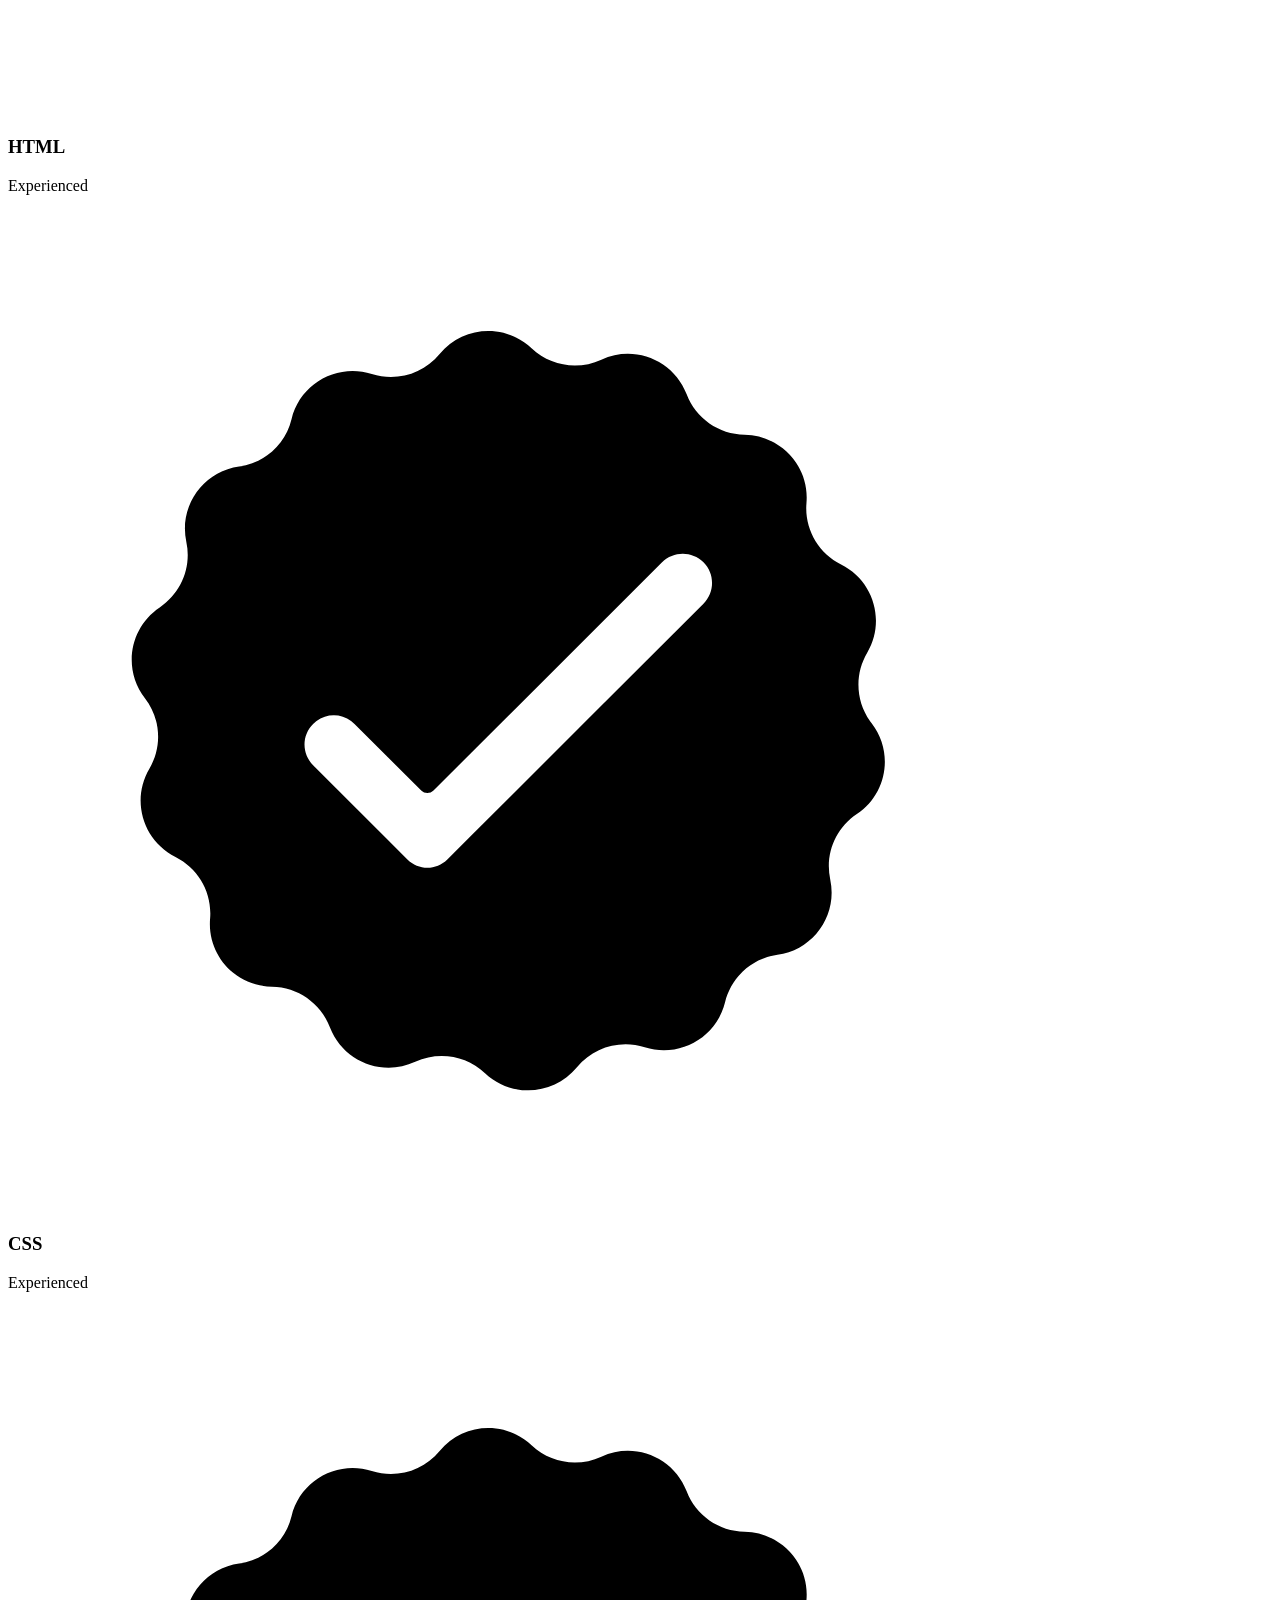
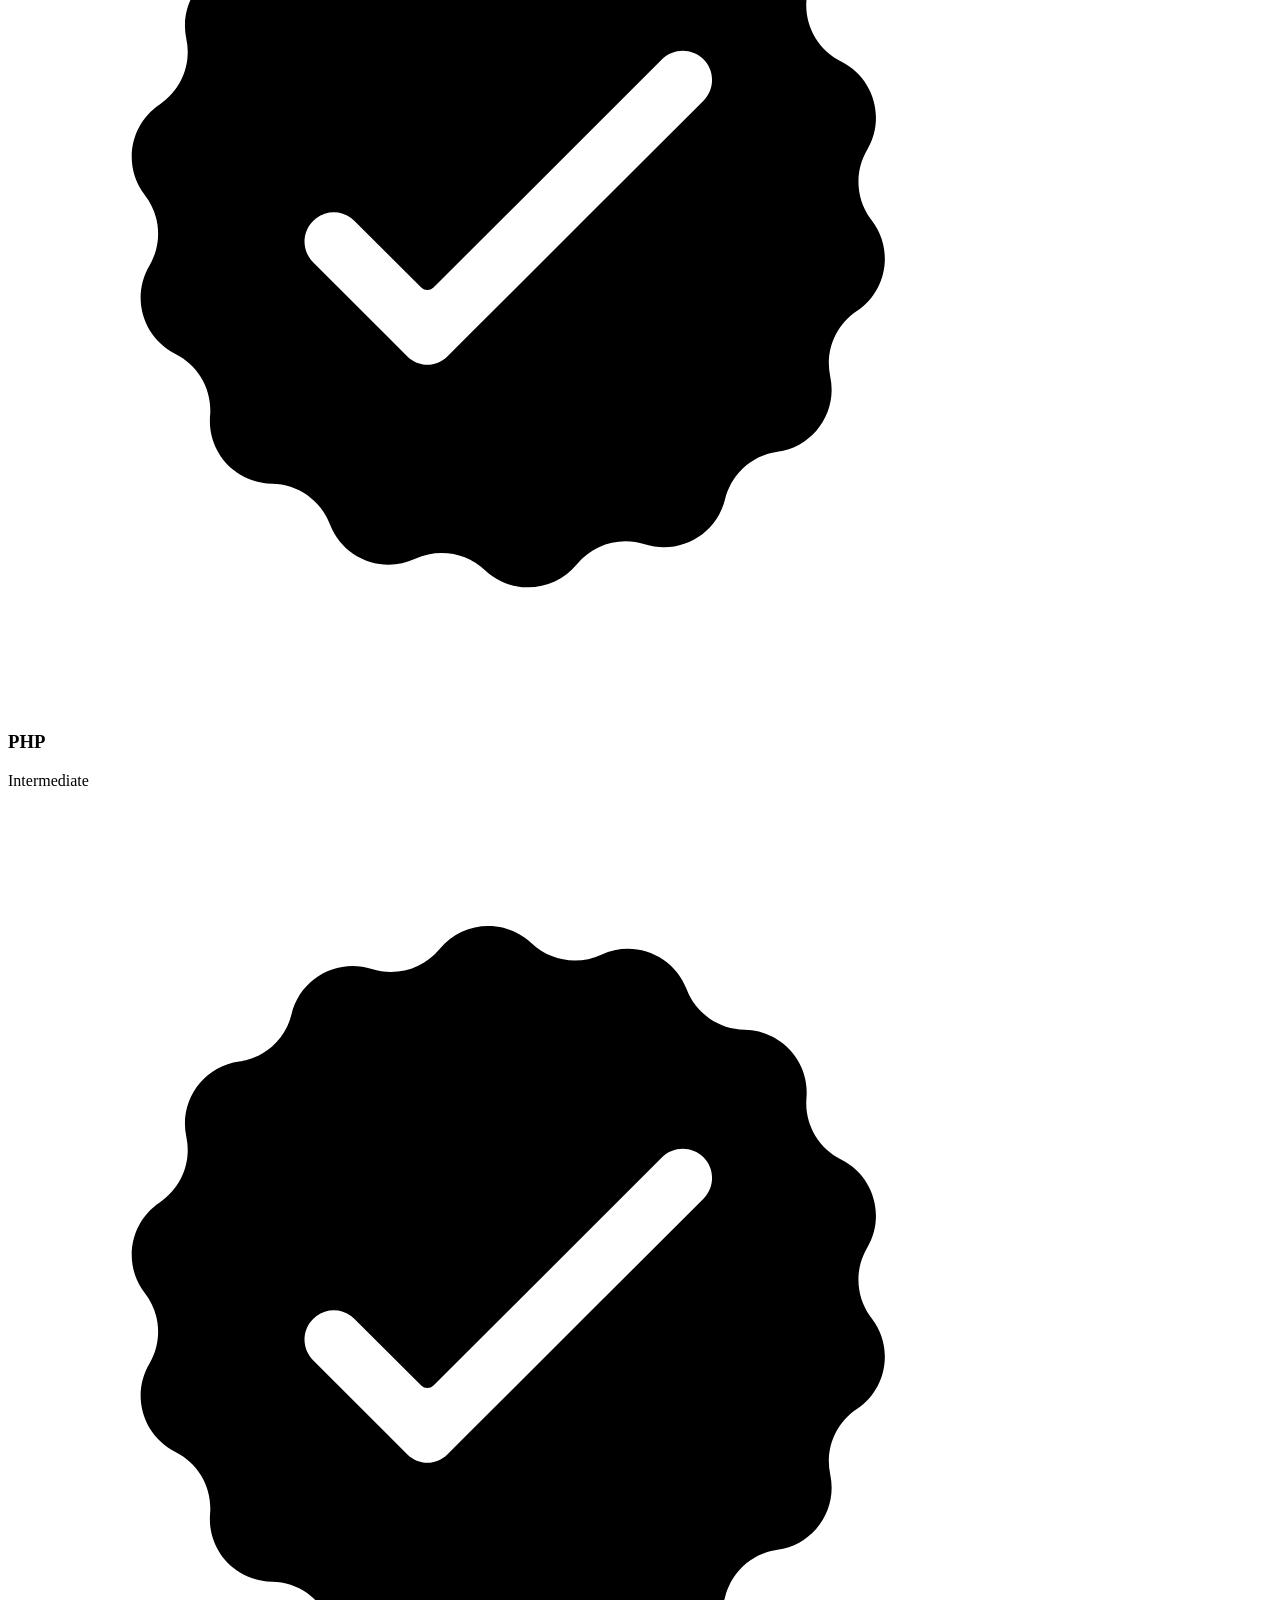
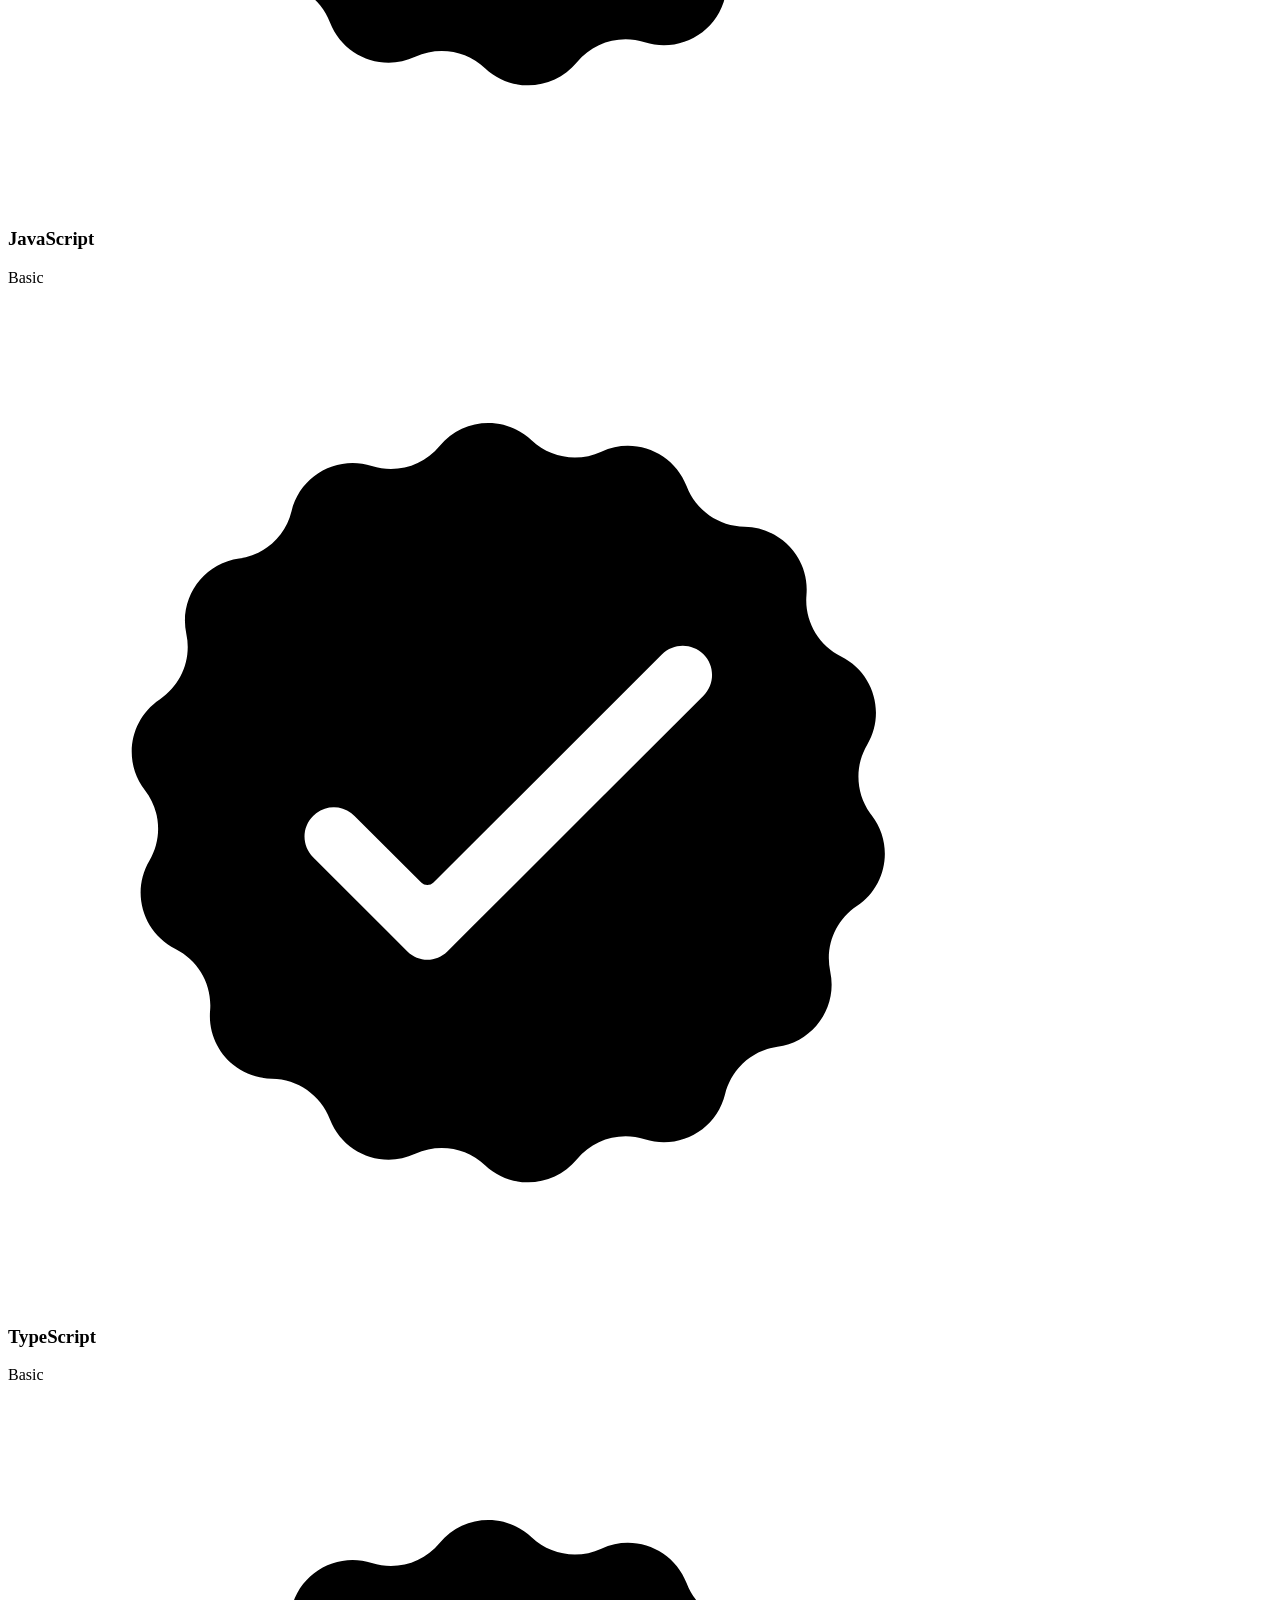
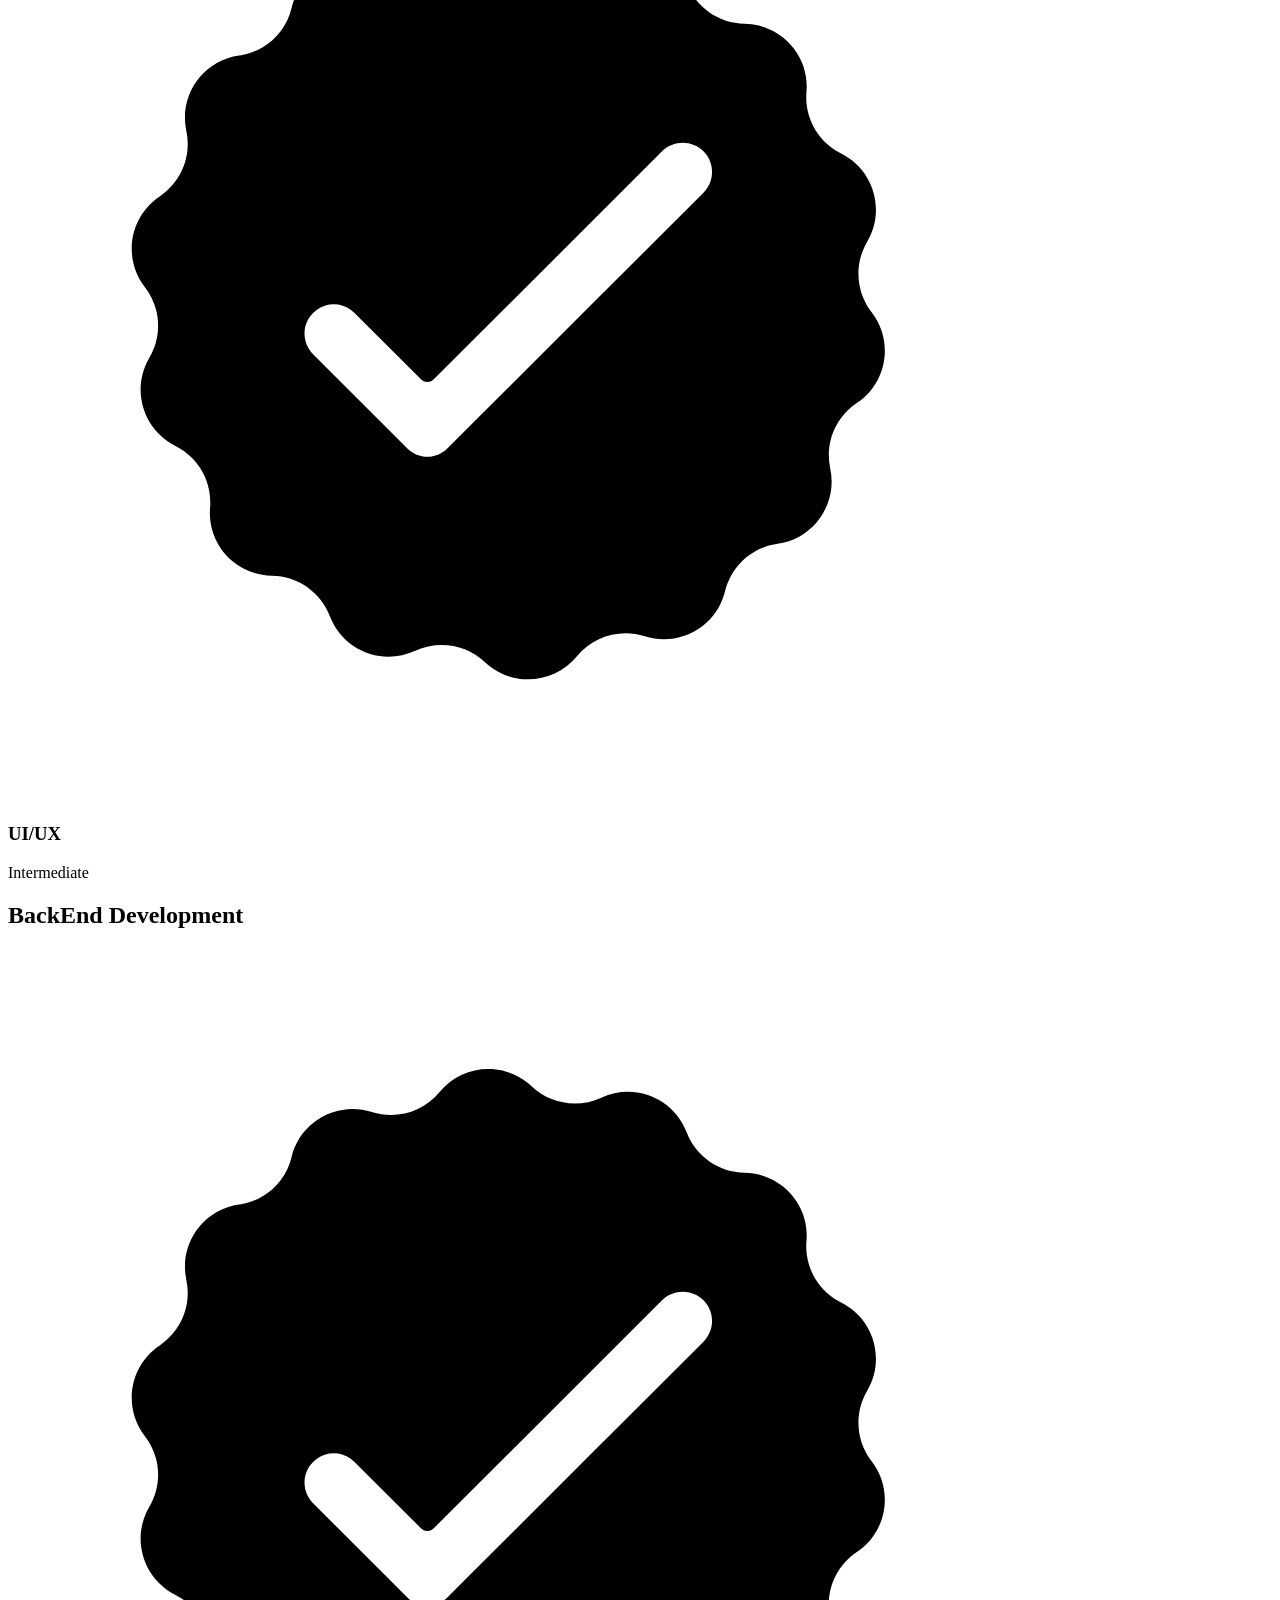
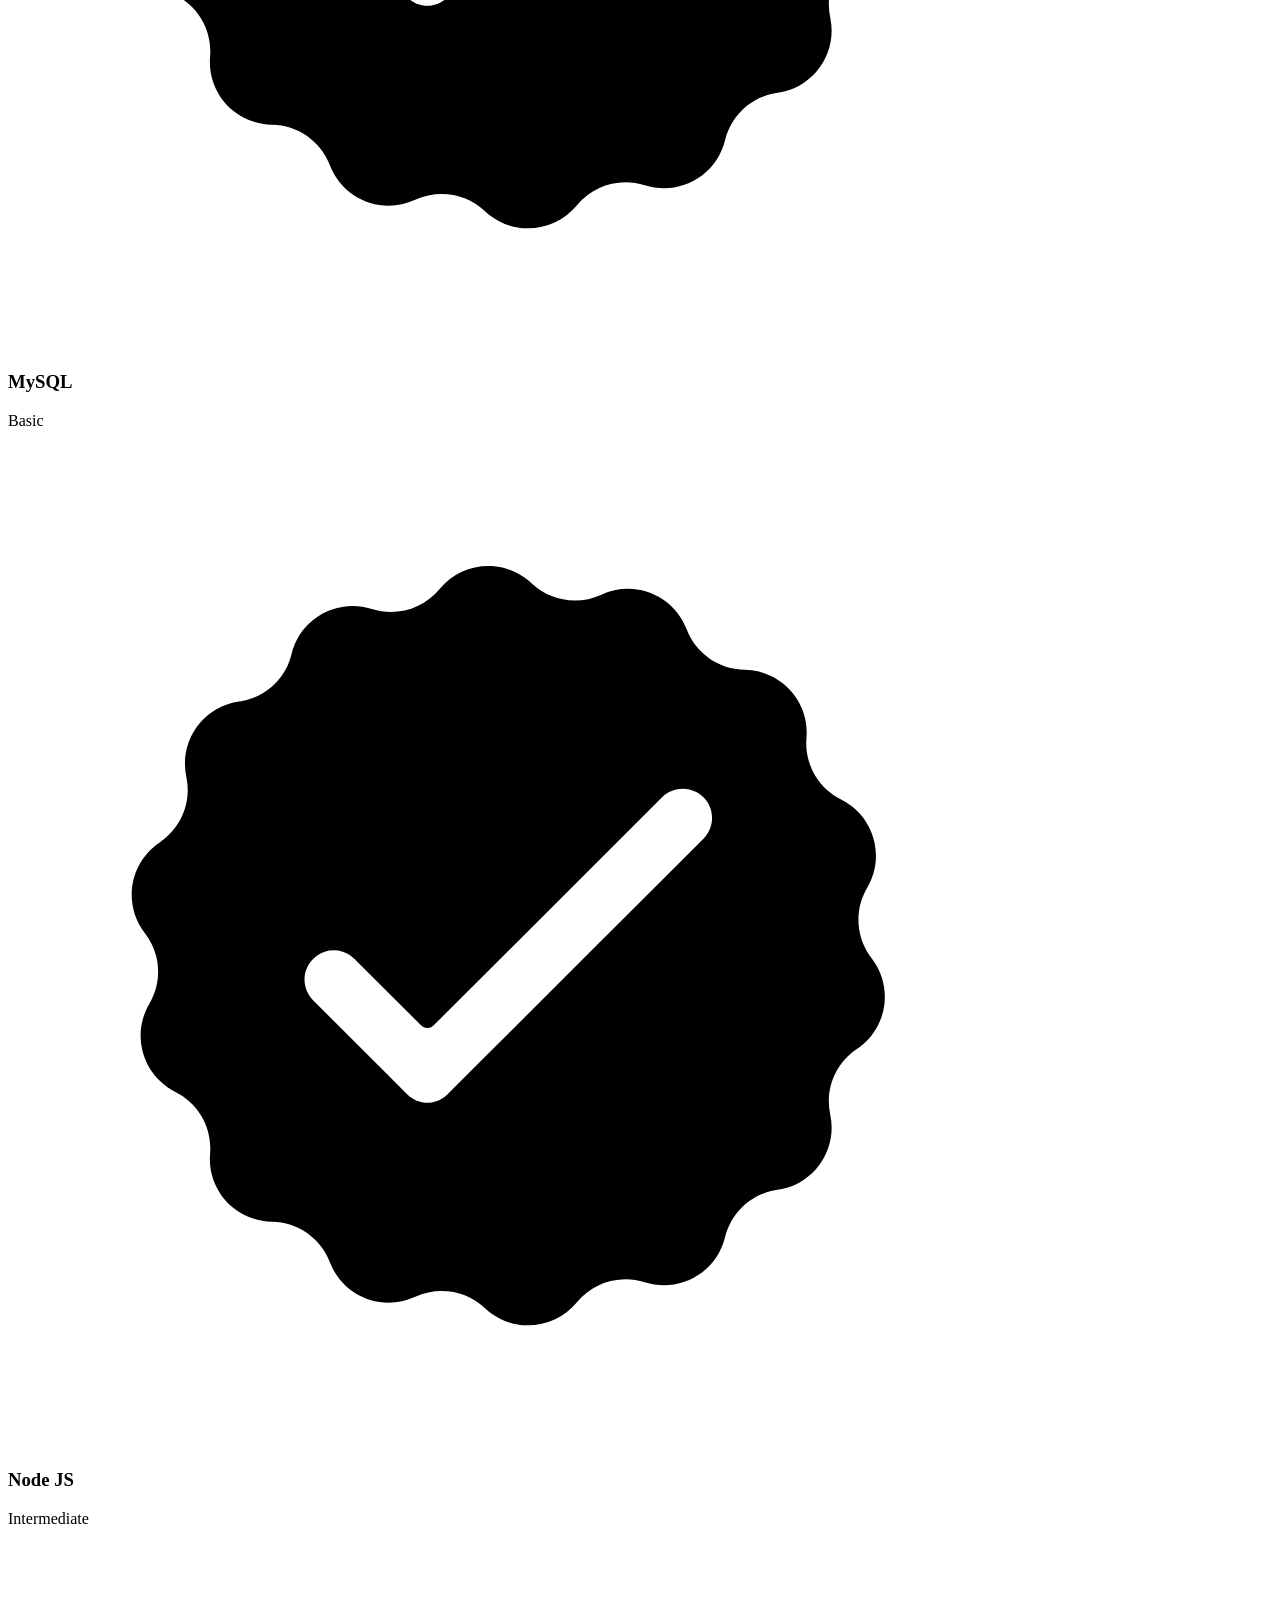
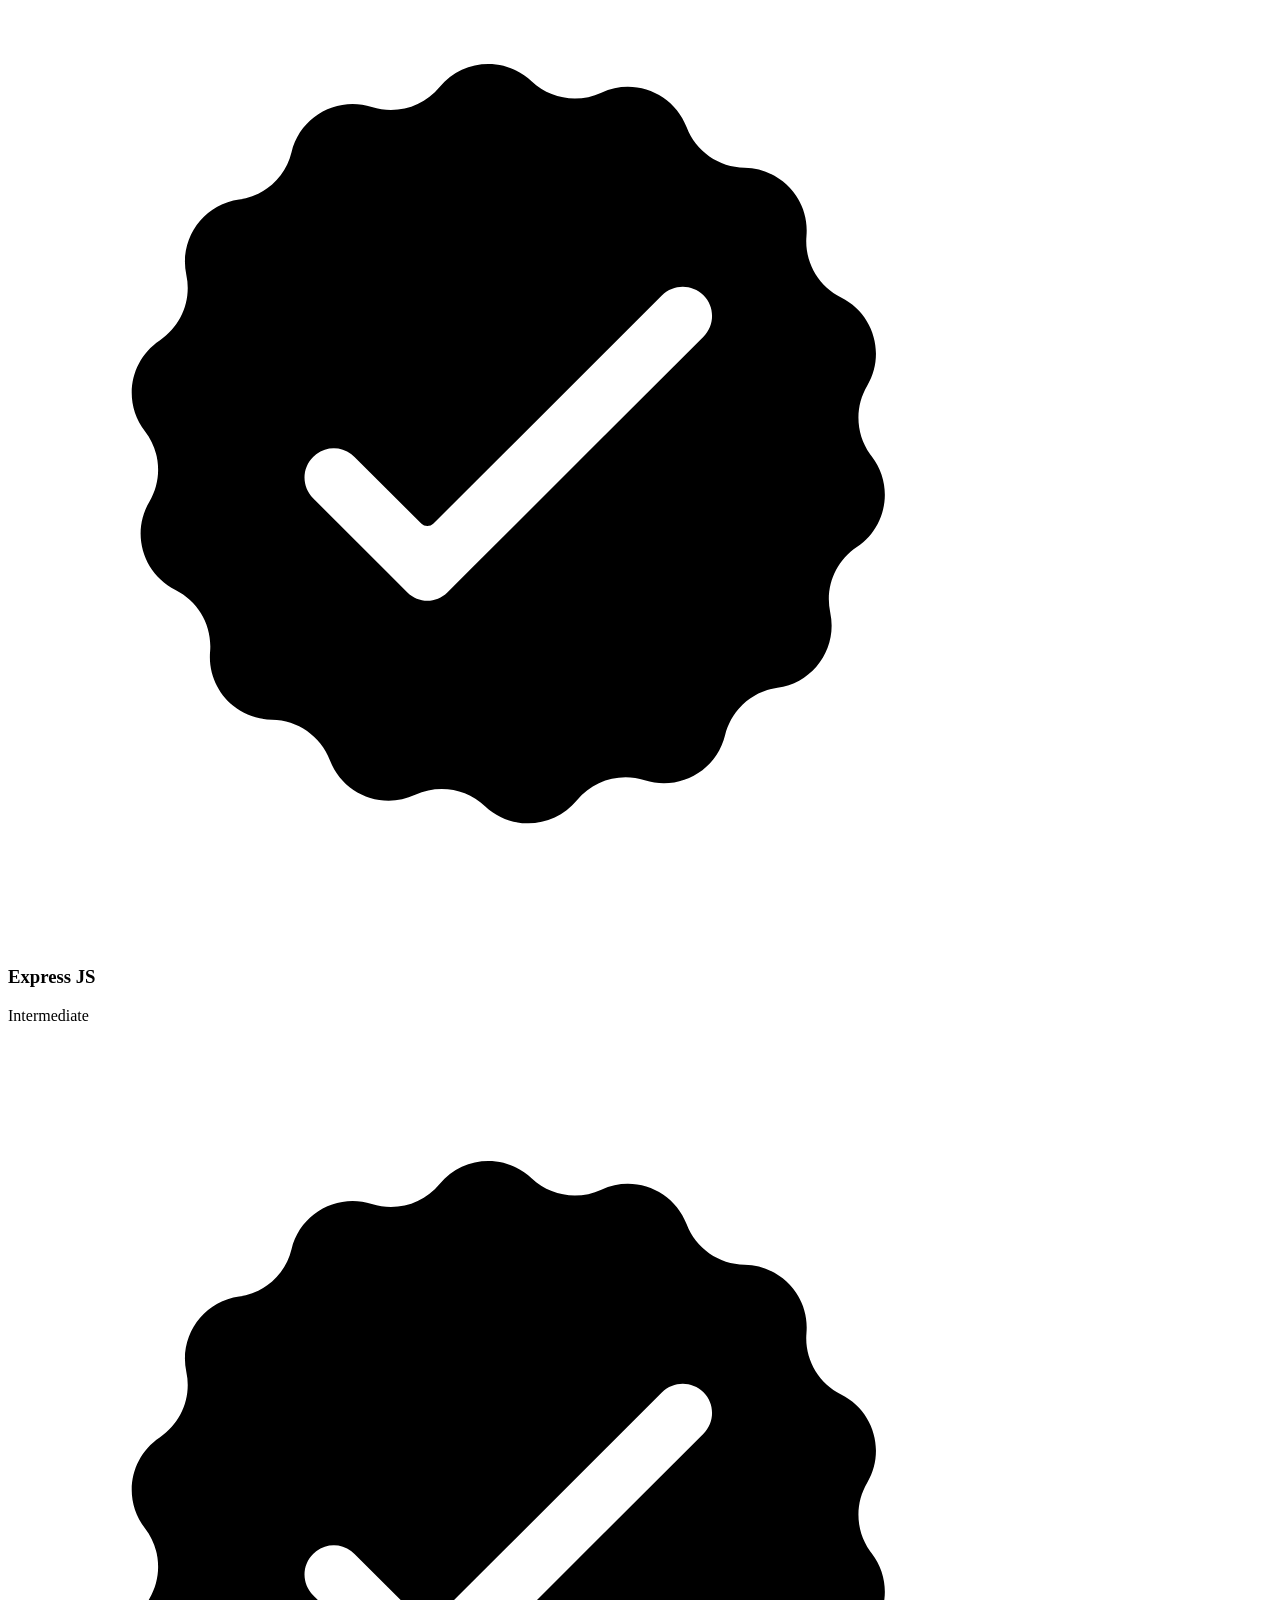
==== commit c7c7ce17: "Updated links" ====
--- a/index.html
+++ b/index.html
@@ -60,7 +60,7 @@
             src="./assets/linkedin.png"
             alt="My LinkedIn profile"
             class="icon"
-            onclick="location.href='https:https://www.linkedin.com/in/musawir-korai-216315256?utm_source=share&utm_campaign=share_via&utm_content=profile&utm_medium=android_app'"
+            onclick="location.href='https://www.linkedin.com/in/musawir-ali-216315256/'"
           />
           <img
             src="./assets/github.png"
@@ -105,7 +105,14 @@
           </div>
           <div class="text-container">
             <p>
-              I am currently a student pursuing my IT degree at Quaid-e-Awam University. Alongside my studies, I am passionate about backend development. I enjoy diving into programming challenges, crafting efficient solutions, and exploring the intricacies of server-side technologies. With a strong foundation in computer science and a keen interest in problem-solving, I am eager to contribute to the world of software development and continue learning and growing in the field.
+              I am currently a student pursuing my IT degree at Quaid-e-Awam
+              University. Alongside my studies, I am passionate about backend
+              development. I enjoy diving into programming challenges, crafting
+              efficient solutions, and exploring the intricacies of server-side
+              technologies. With a strong foundation in computer science and a
+              keen interest in problem-solving, I am eager to contribute to the
+              world of software development and continue learning and growing in
+              the field.
             </p>
           </div>
         </div>
@@ -154,7 +161,7 @@
                   class="icon"
                 />
                 <div>
-                  <h3>SASS</h3>
+                  <h3>PHP</h3>
                   <p>Intermediate</p>
                 </div>
               </article>
@@ -203,7 +210,7 @@
                   class="icon"
                 />
                 <div>
-                  <h3>PostgreSQL</h3>
+                  <h3>MySQL</h3>
                   <p>Basic</p>
                 </div>
               </article>
@@ -347,7 +354,9 @@
             alt="Email icon"
             class="icon contact-icon email-icon"
           />
-          <p><a href="mailto:examplemail@gmail.com">musawirkorai@gmail.com</a></p>
+          <p>
+            <a href="mailto:examplemail@gmail.com">musawirkorai@gmail.com</a>
+          </p>
         </div>
         <div class="contact-info-container">
           <img
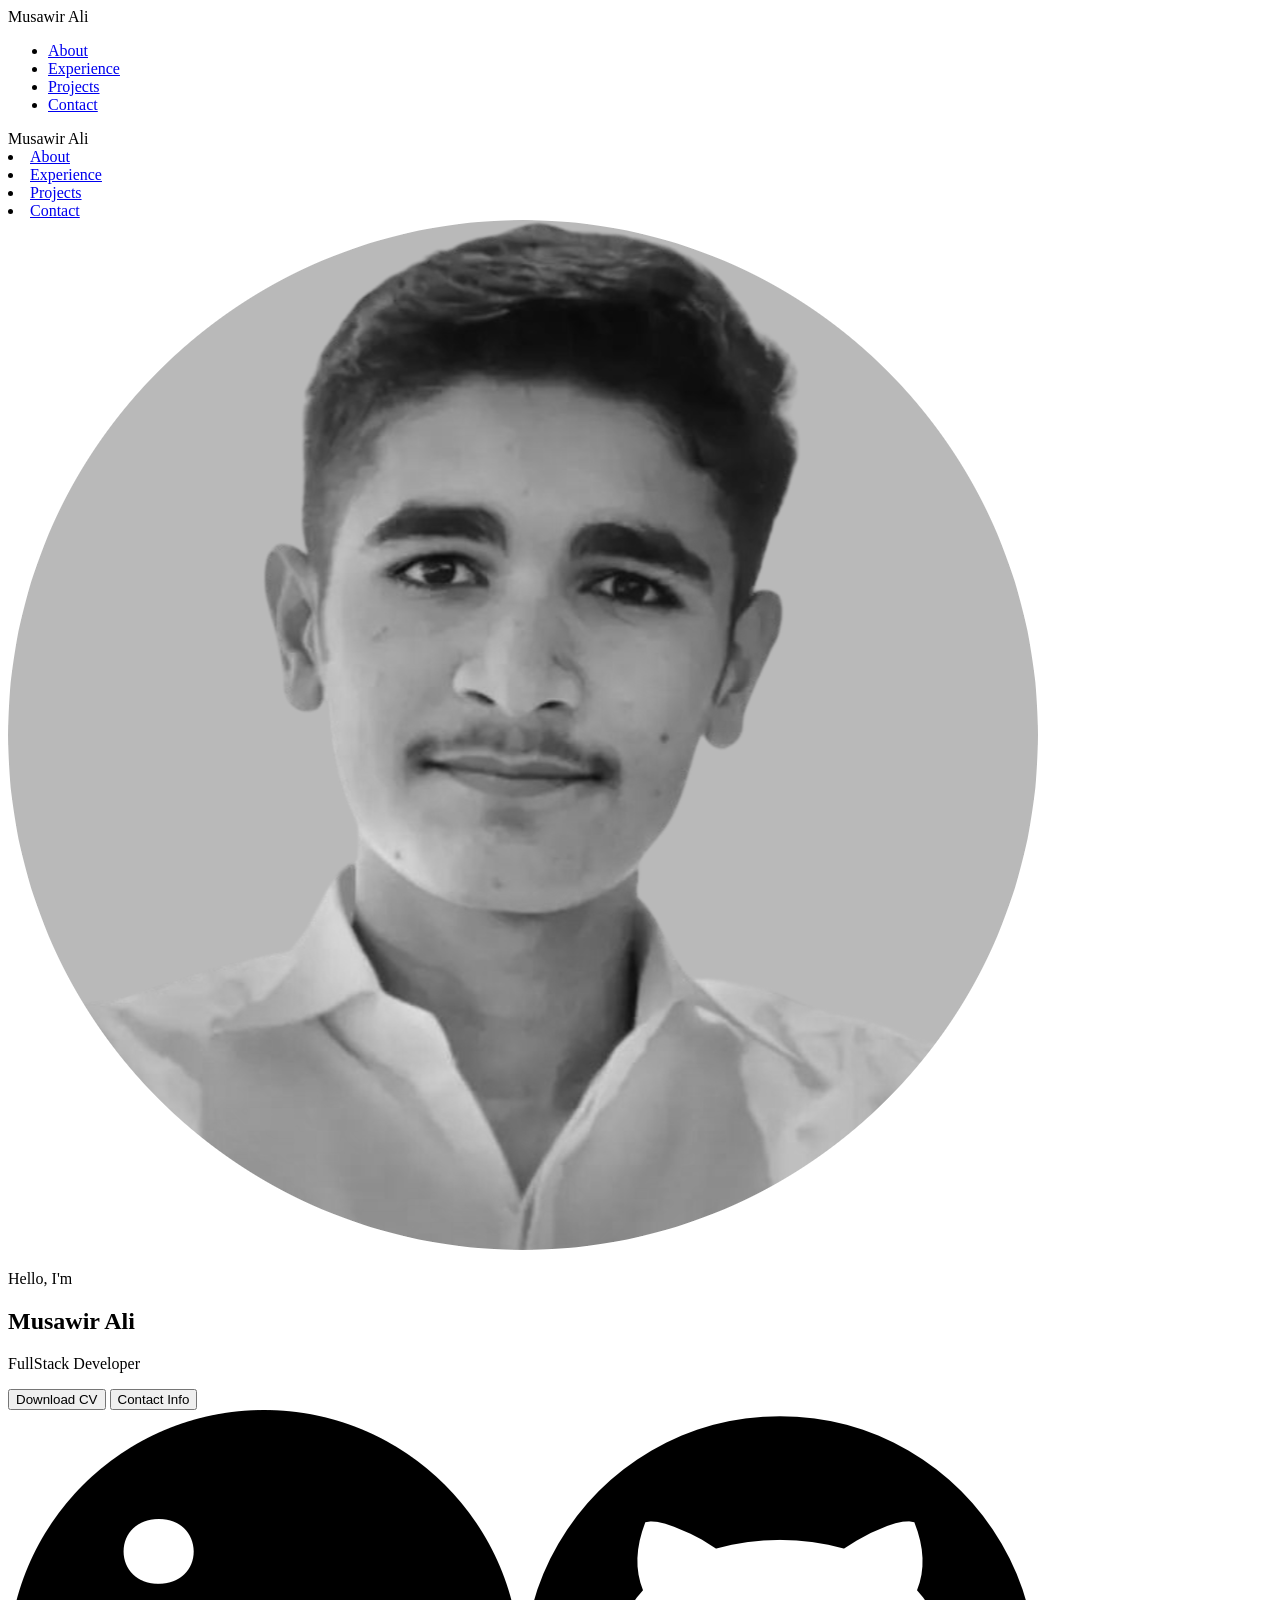
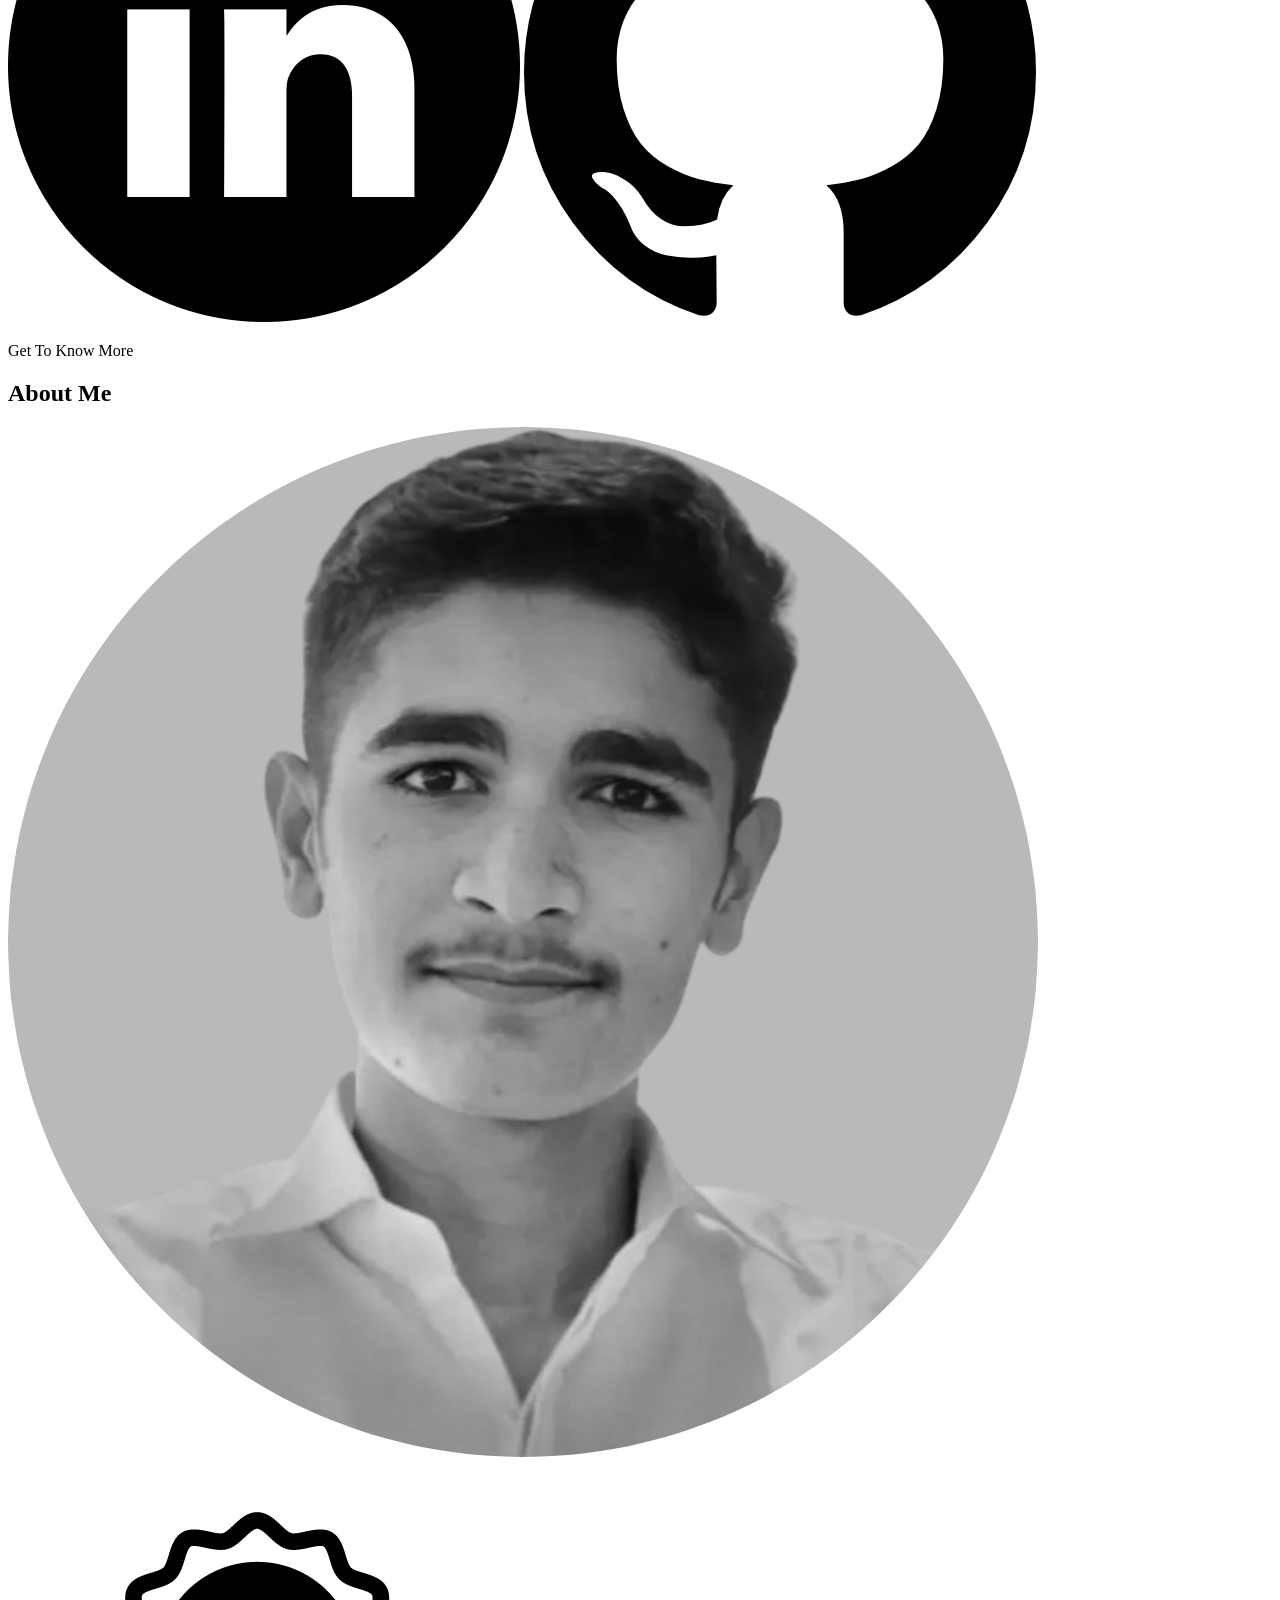
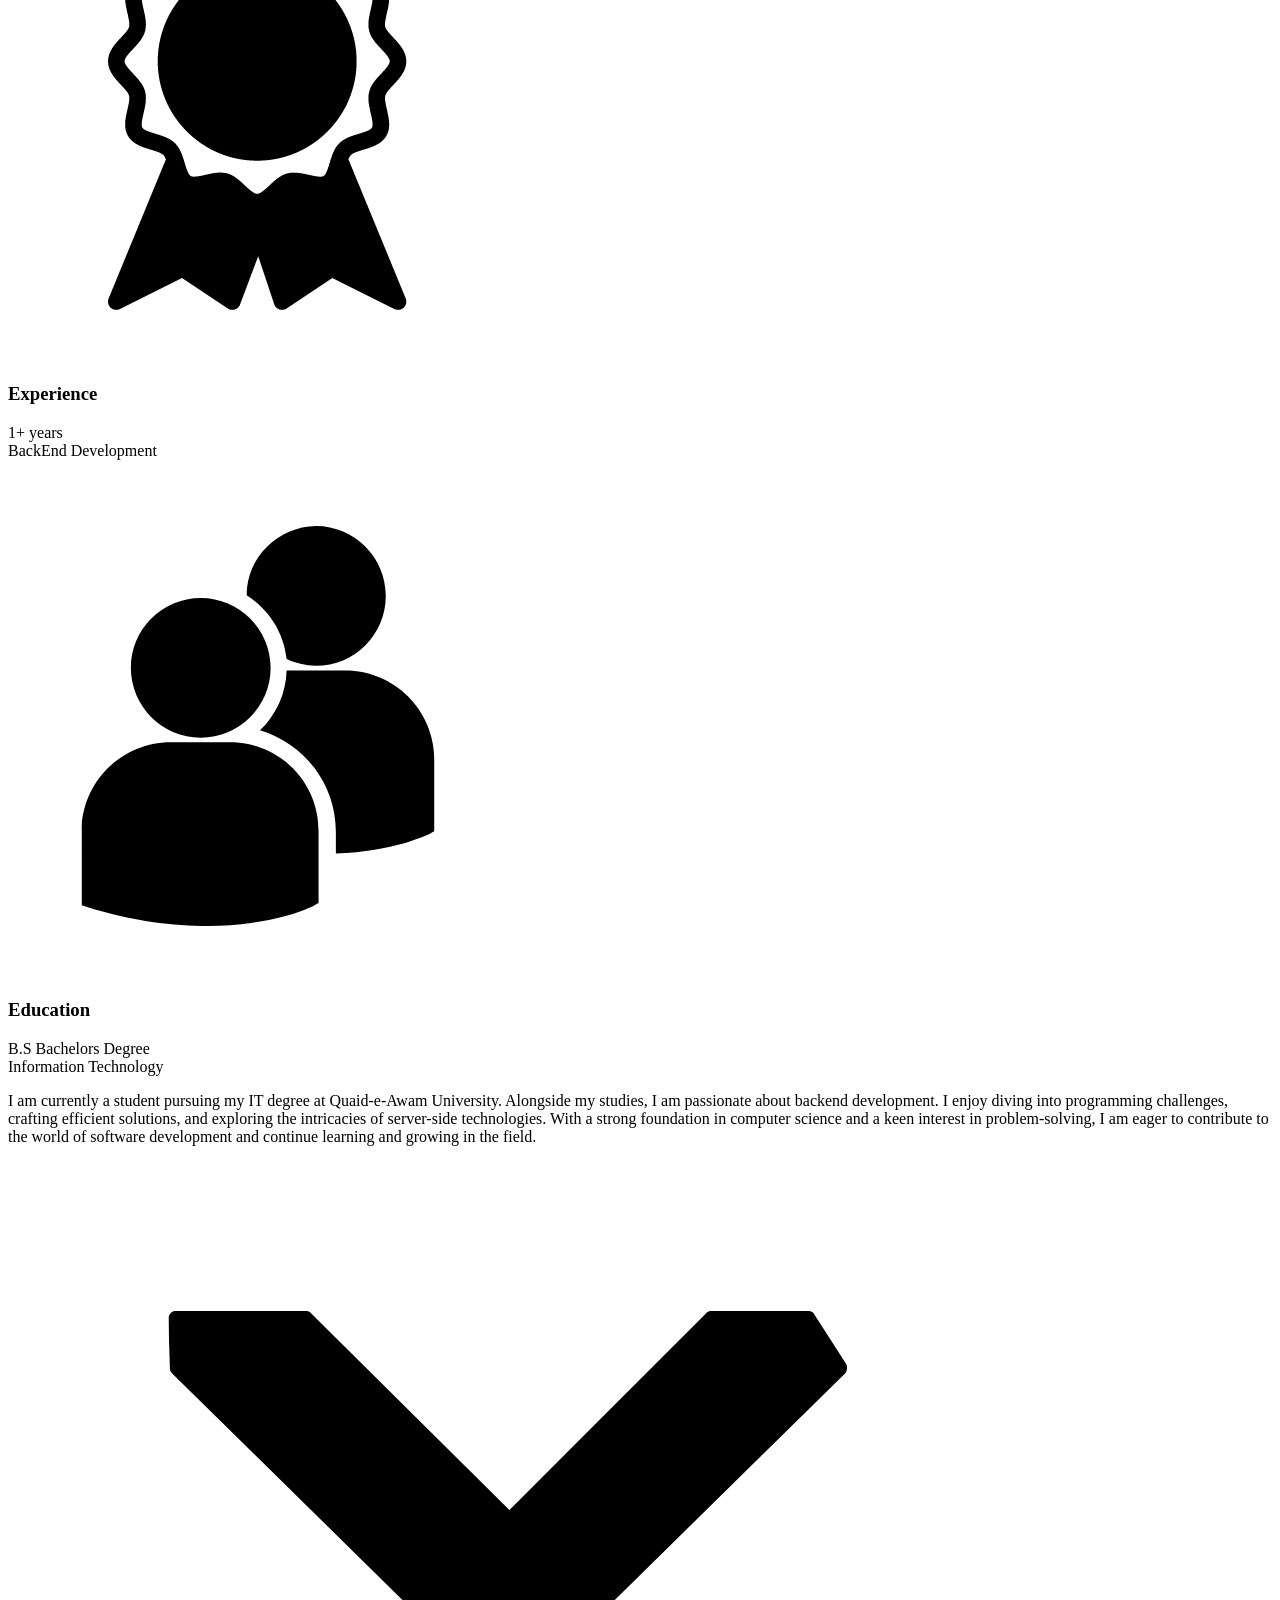
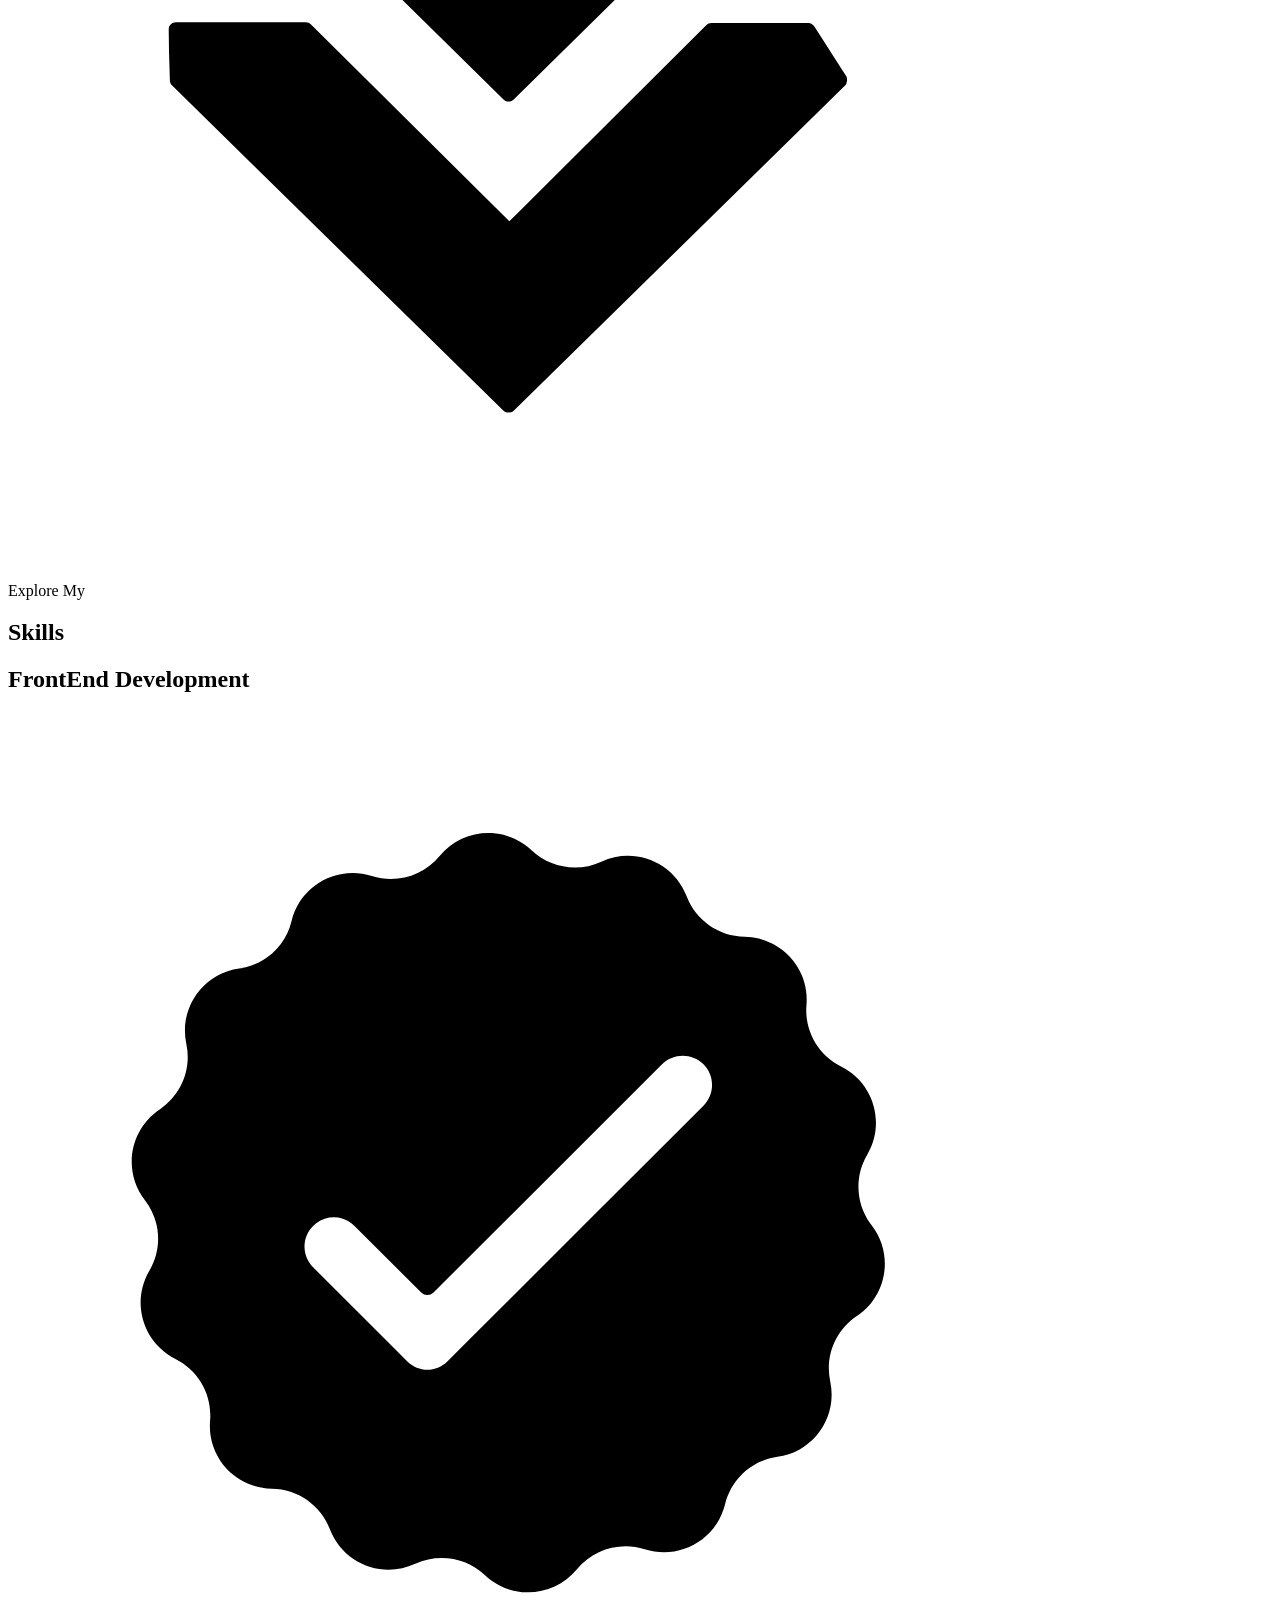
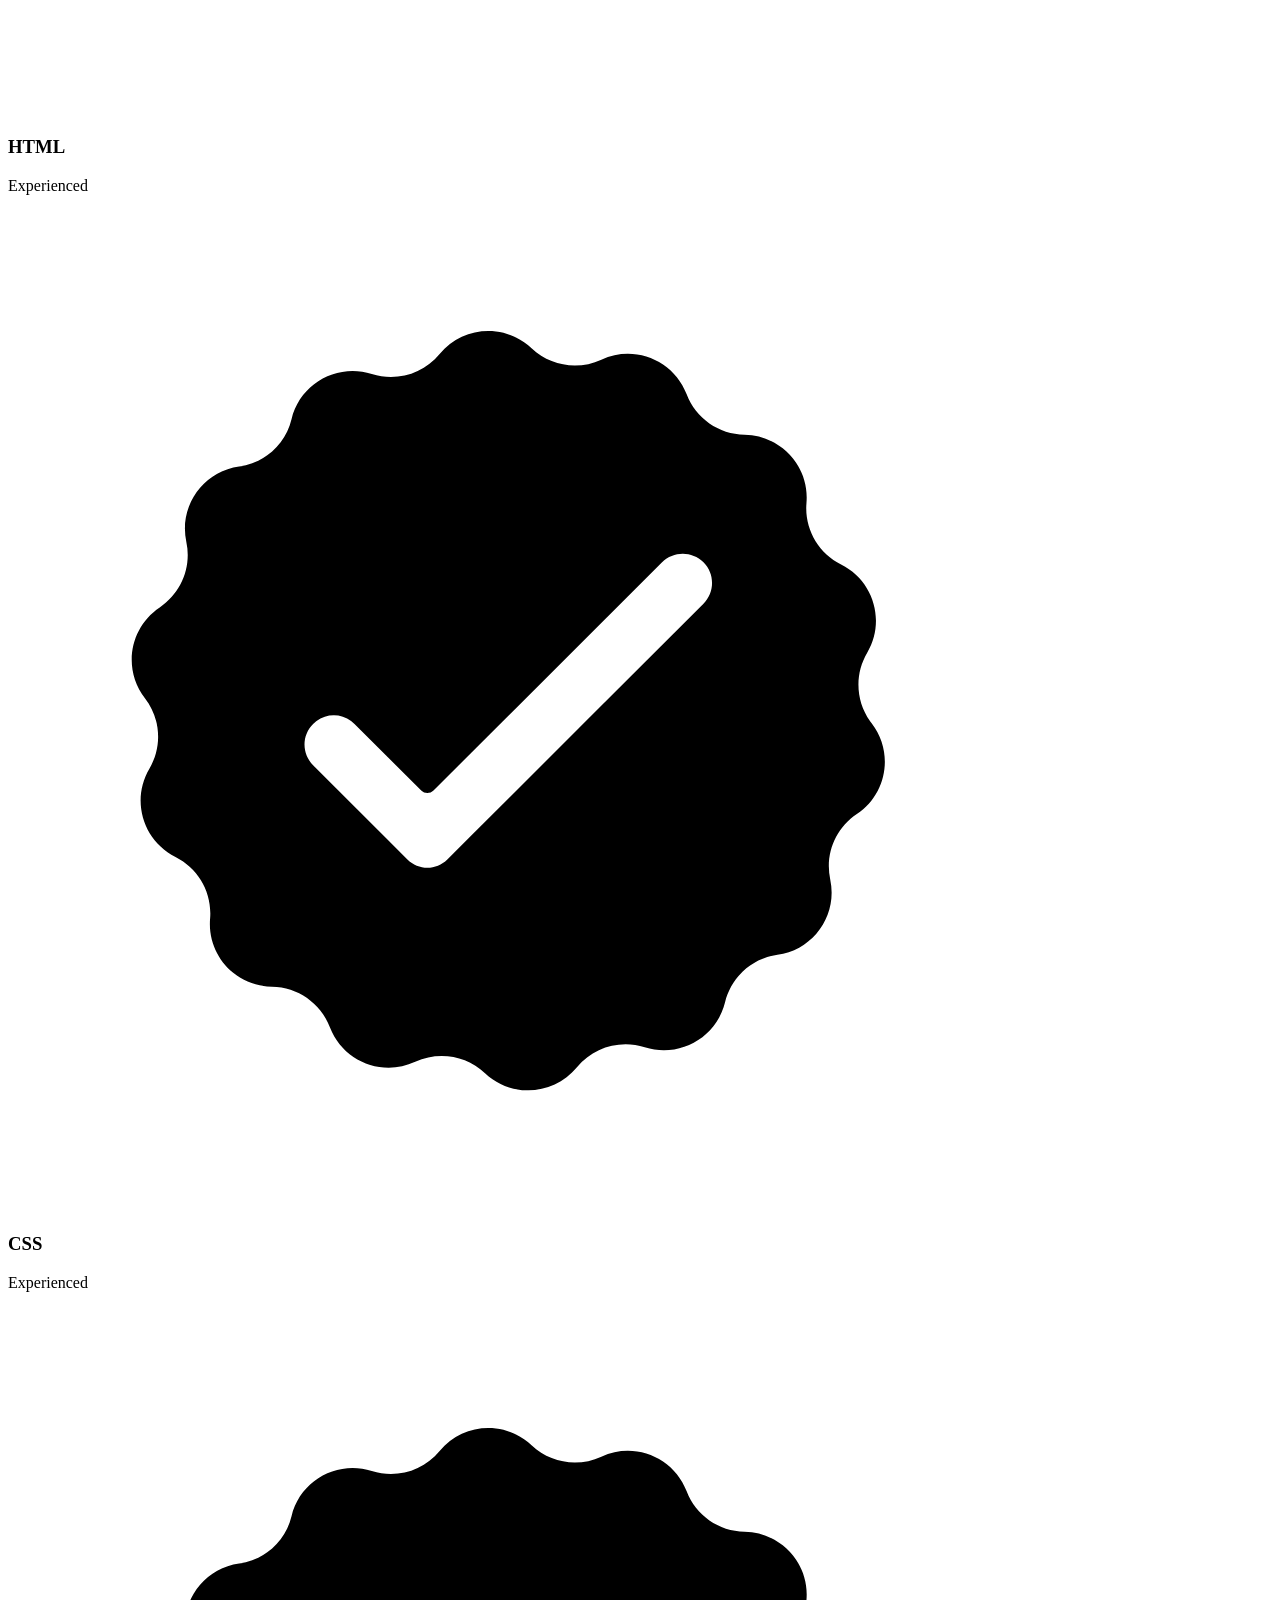
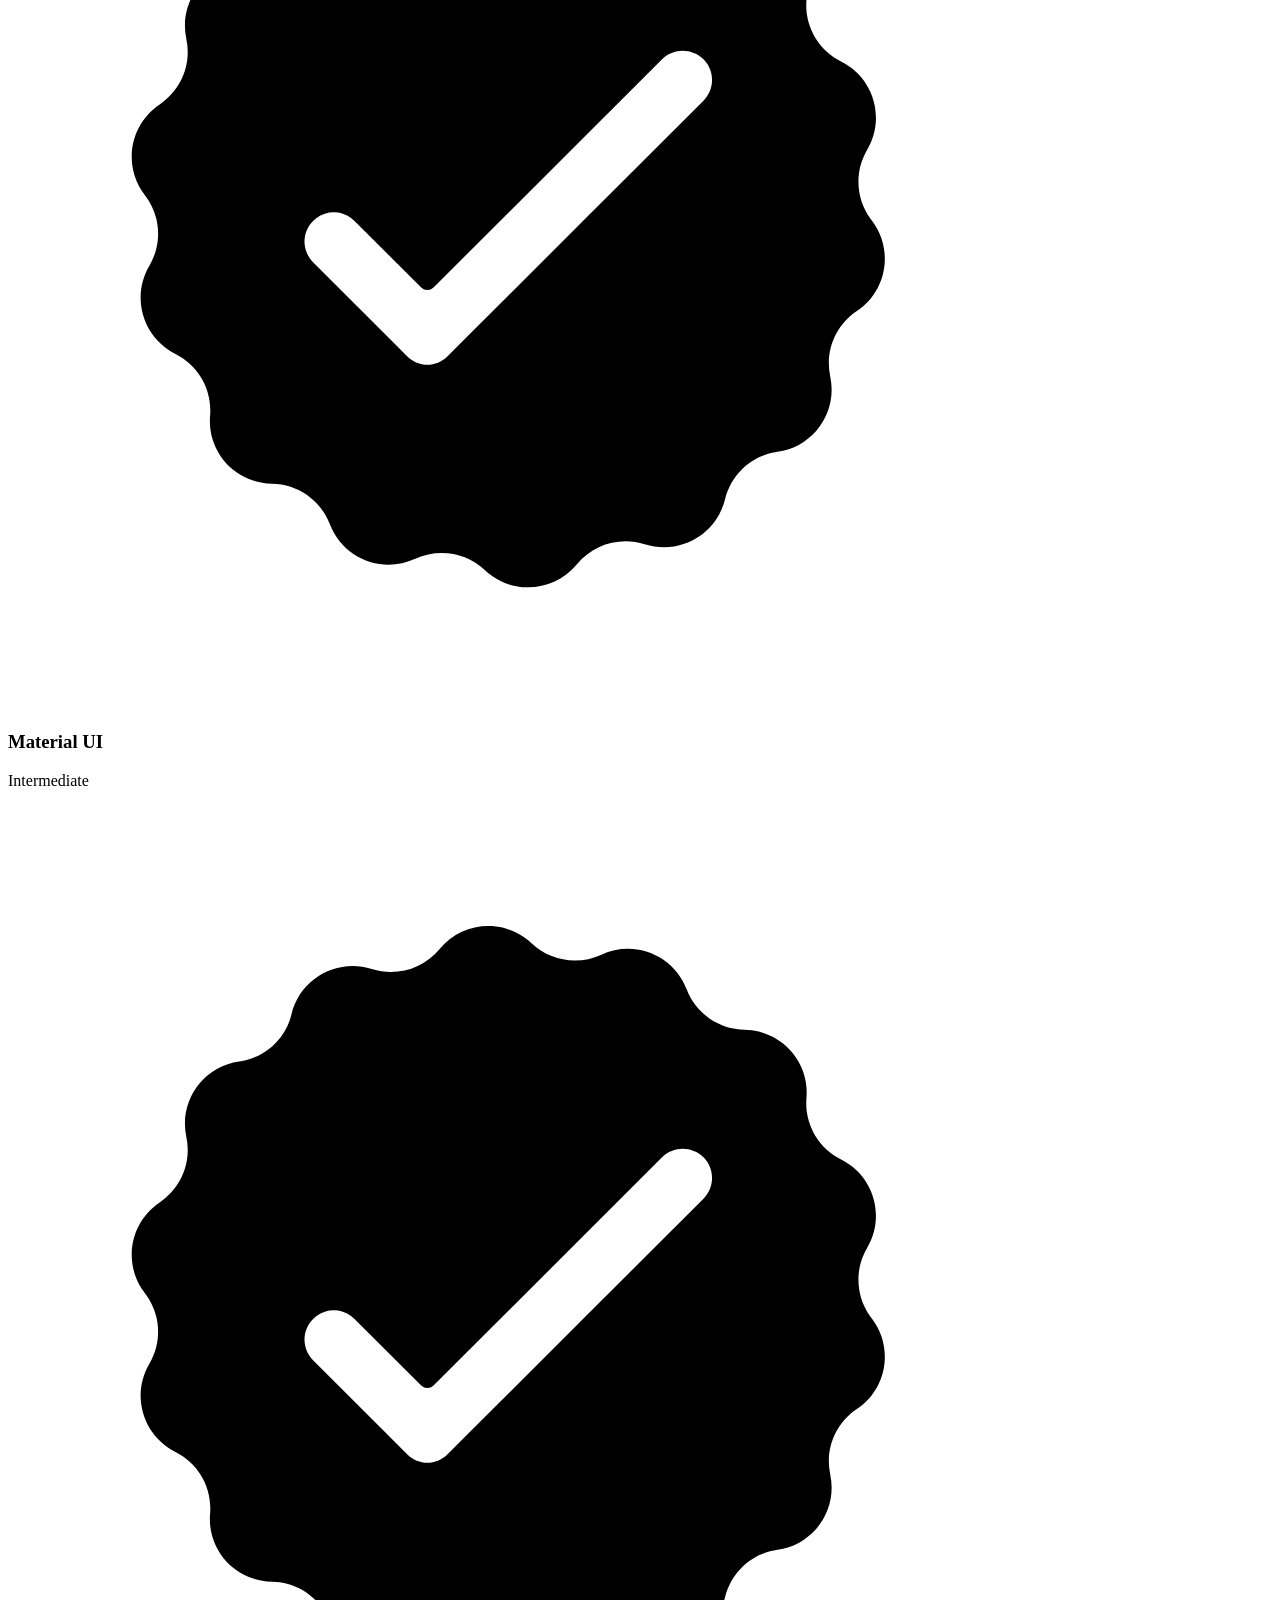
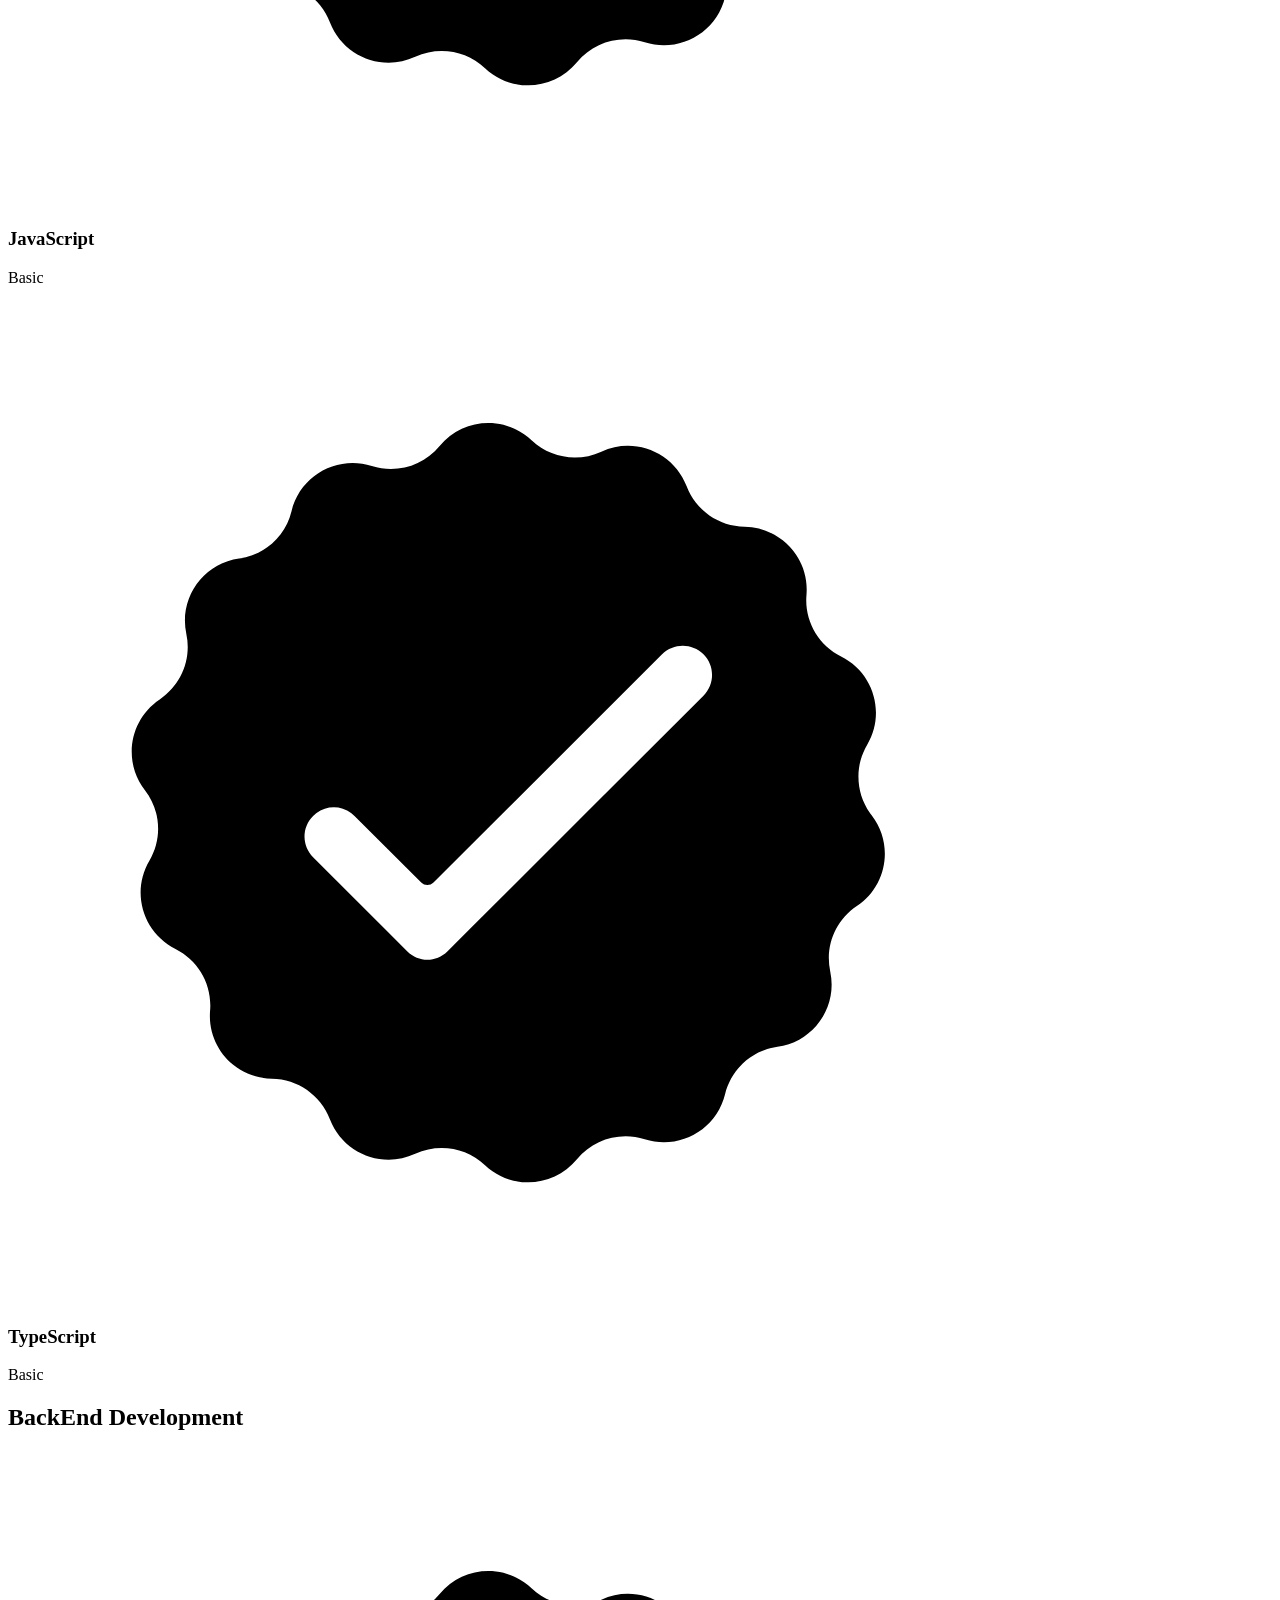
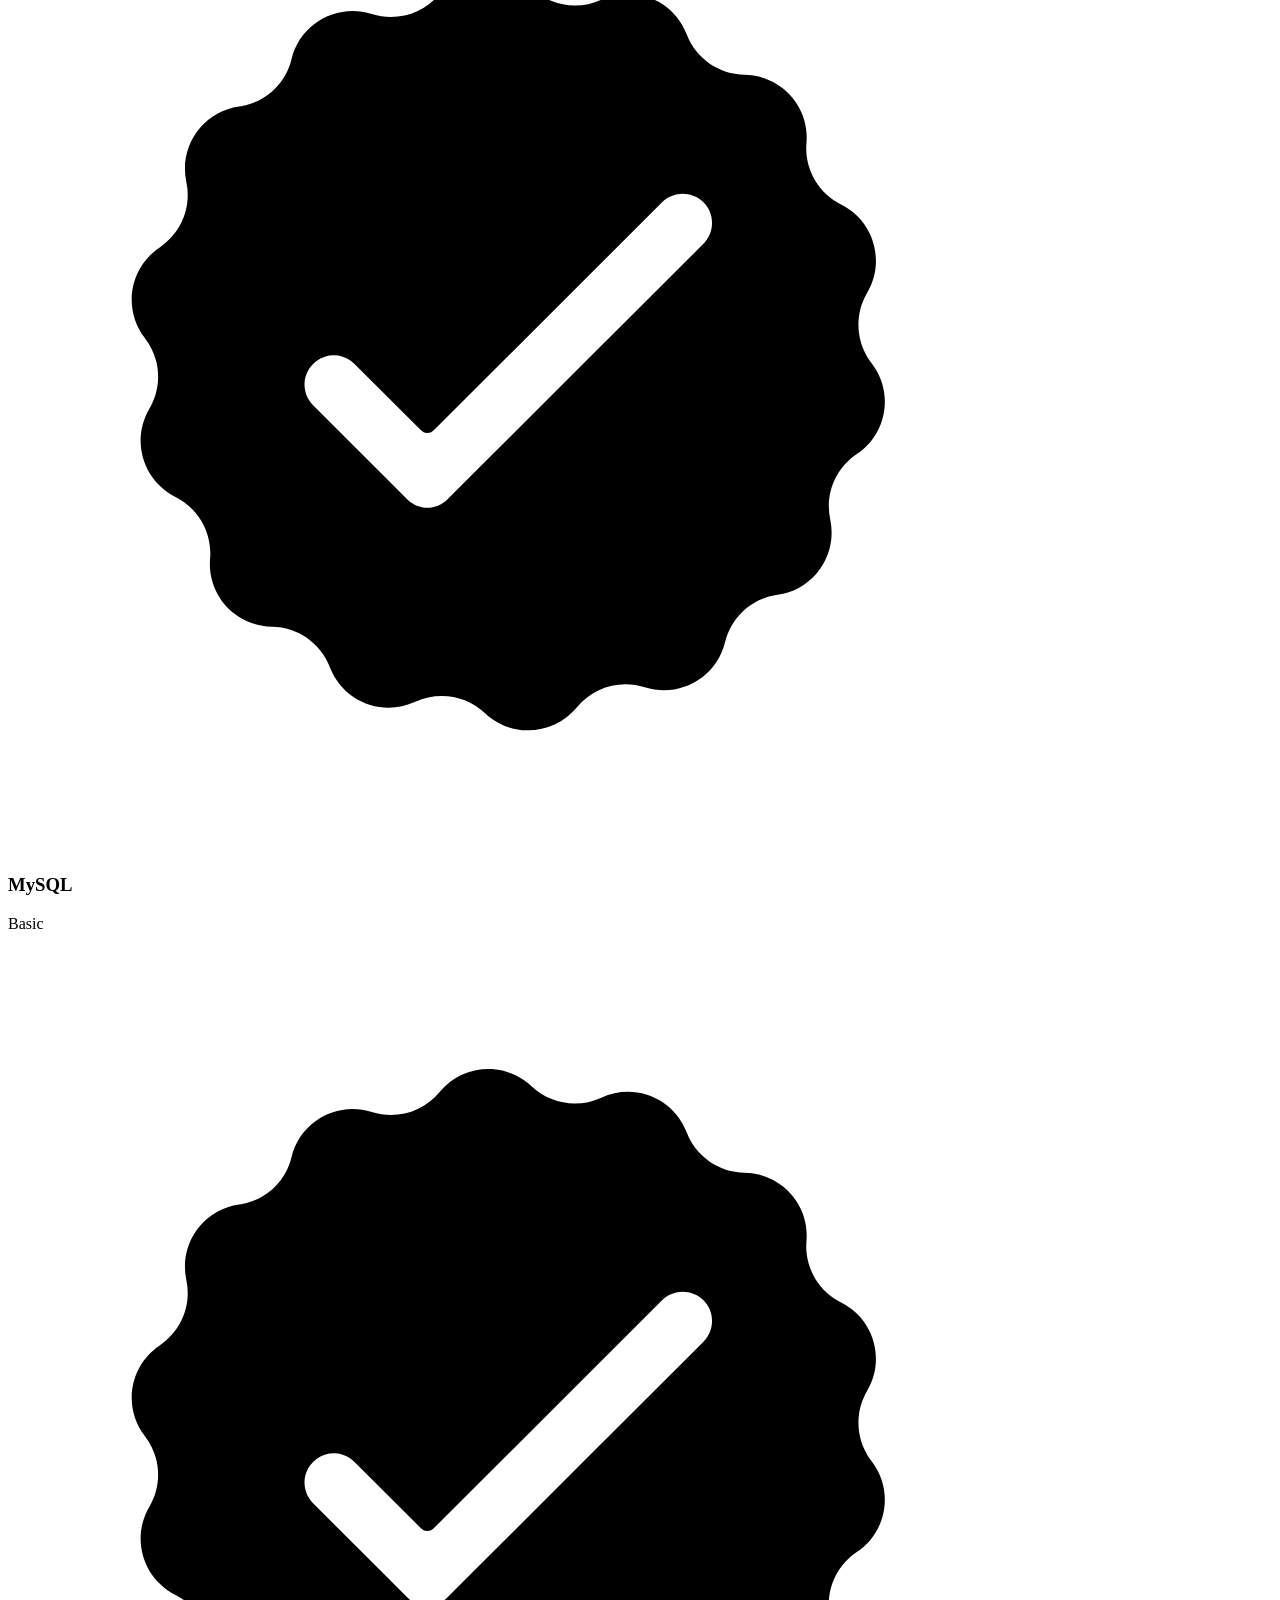
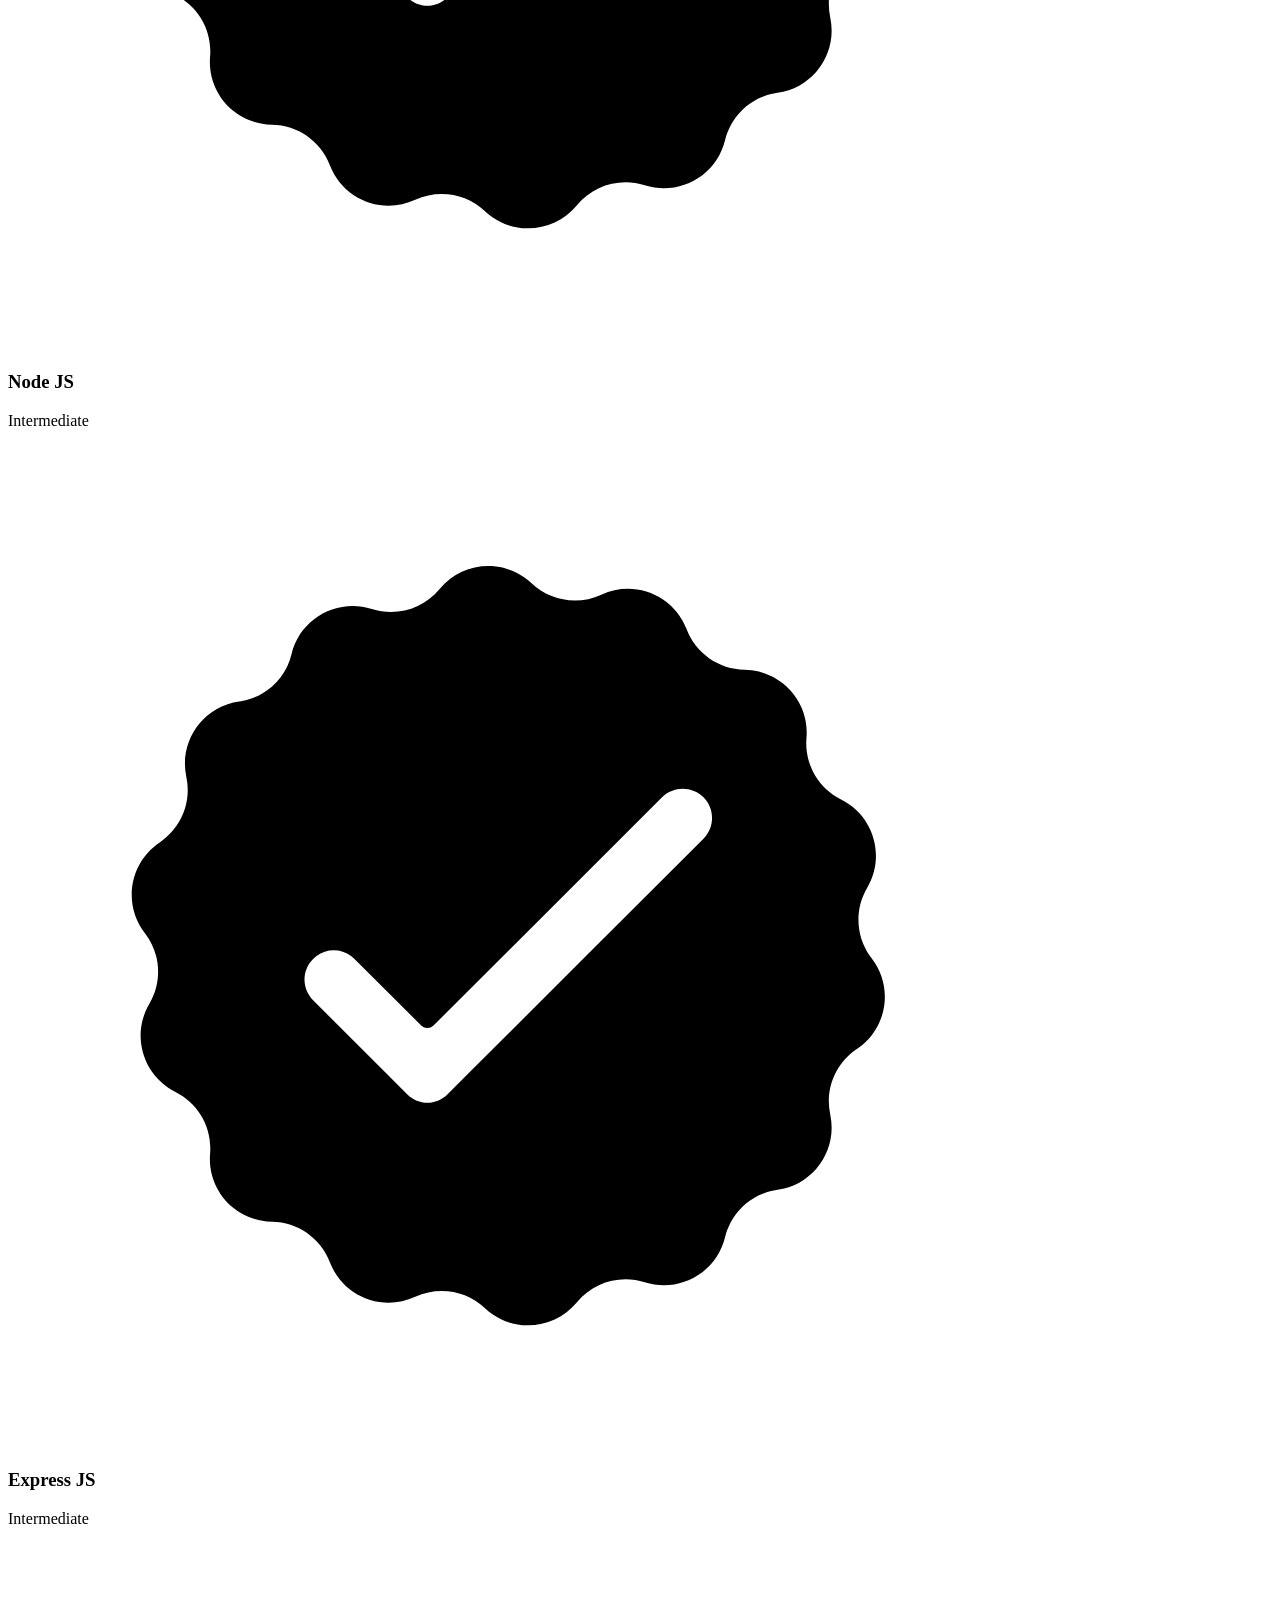
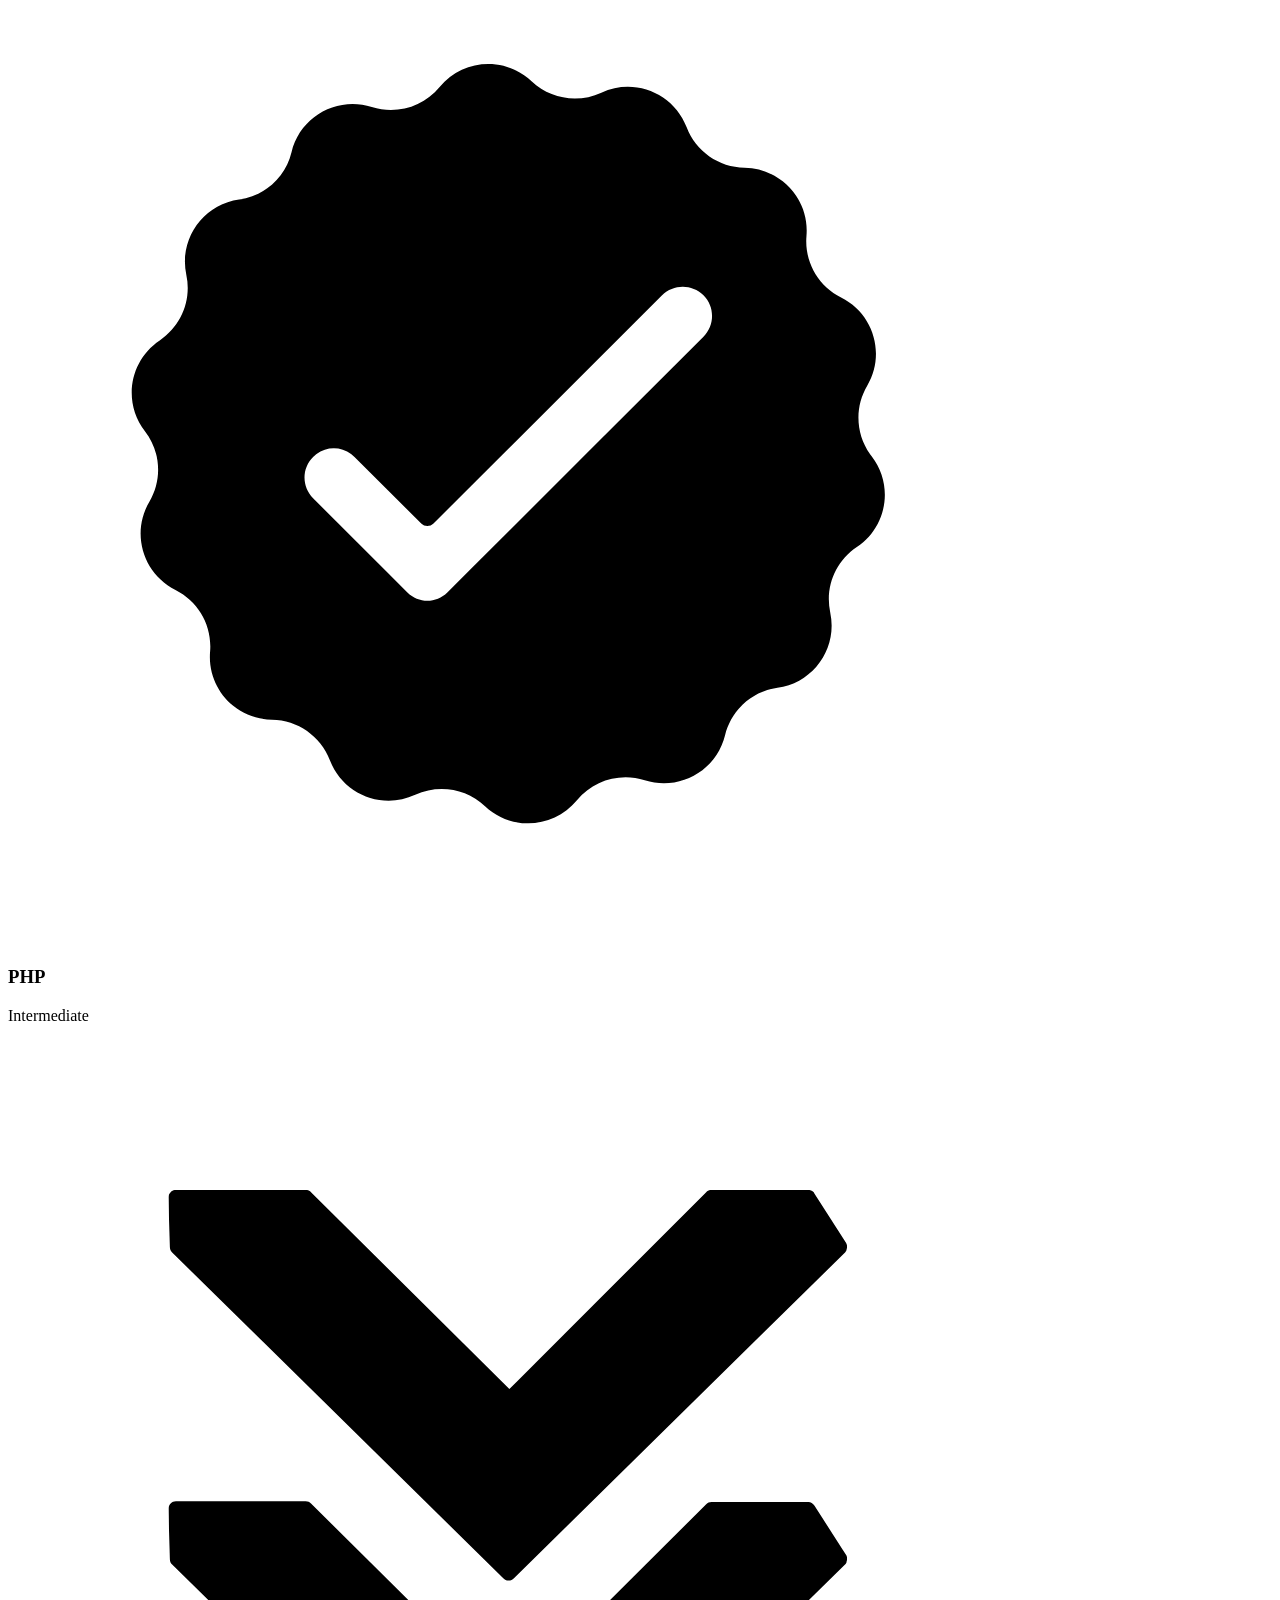
==== commit e19249fb: "Some minor change" ====
--- a/index.html
+++ b/index.html
@@ -126,7 +126,7 @@
     </section>
     <section id="experience">
       <p class="section__text__p1">Explore My</p>
-      <h1 class="title">Experience</h1>
+      <h1 class="title">Skills</h1>
       <div class="experience-details-container">
         <div class="about-containers">
           <div class="details-container">
@@ -161,7 +161,7 @@
                   class="icon"
                 />
                 <div>
-                  <h3>PHP</h3>
+                  <h3>Material UI</h3>
                   <p>Intermediate</p>
                 </div>
               </article>
@@ -187,7 +187,7 @@
                   <p>Basic</p>
                 </div>
               </article>
-              <article>
+              <!-- <article>
                 <img
                   src="./assets/checkmark.png"
                   alt="Experience icon"
@@ -197,7 +197,7 @@
                   <h3>UI/UX</h3>
                   <p>Intermediate</p>
                 </div>
-              </article>
+              </article> -->
             </div>
           </div>
           <div class="details-container">
@@ -243,7 +243,7 @@
                   class="icon"
                 />
                 <div>
-                  <h3>Git</h3>
+                  <h3>PHP</h3>
                   <p>Intermediate</p>
                 </div>
               </article>
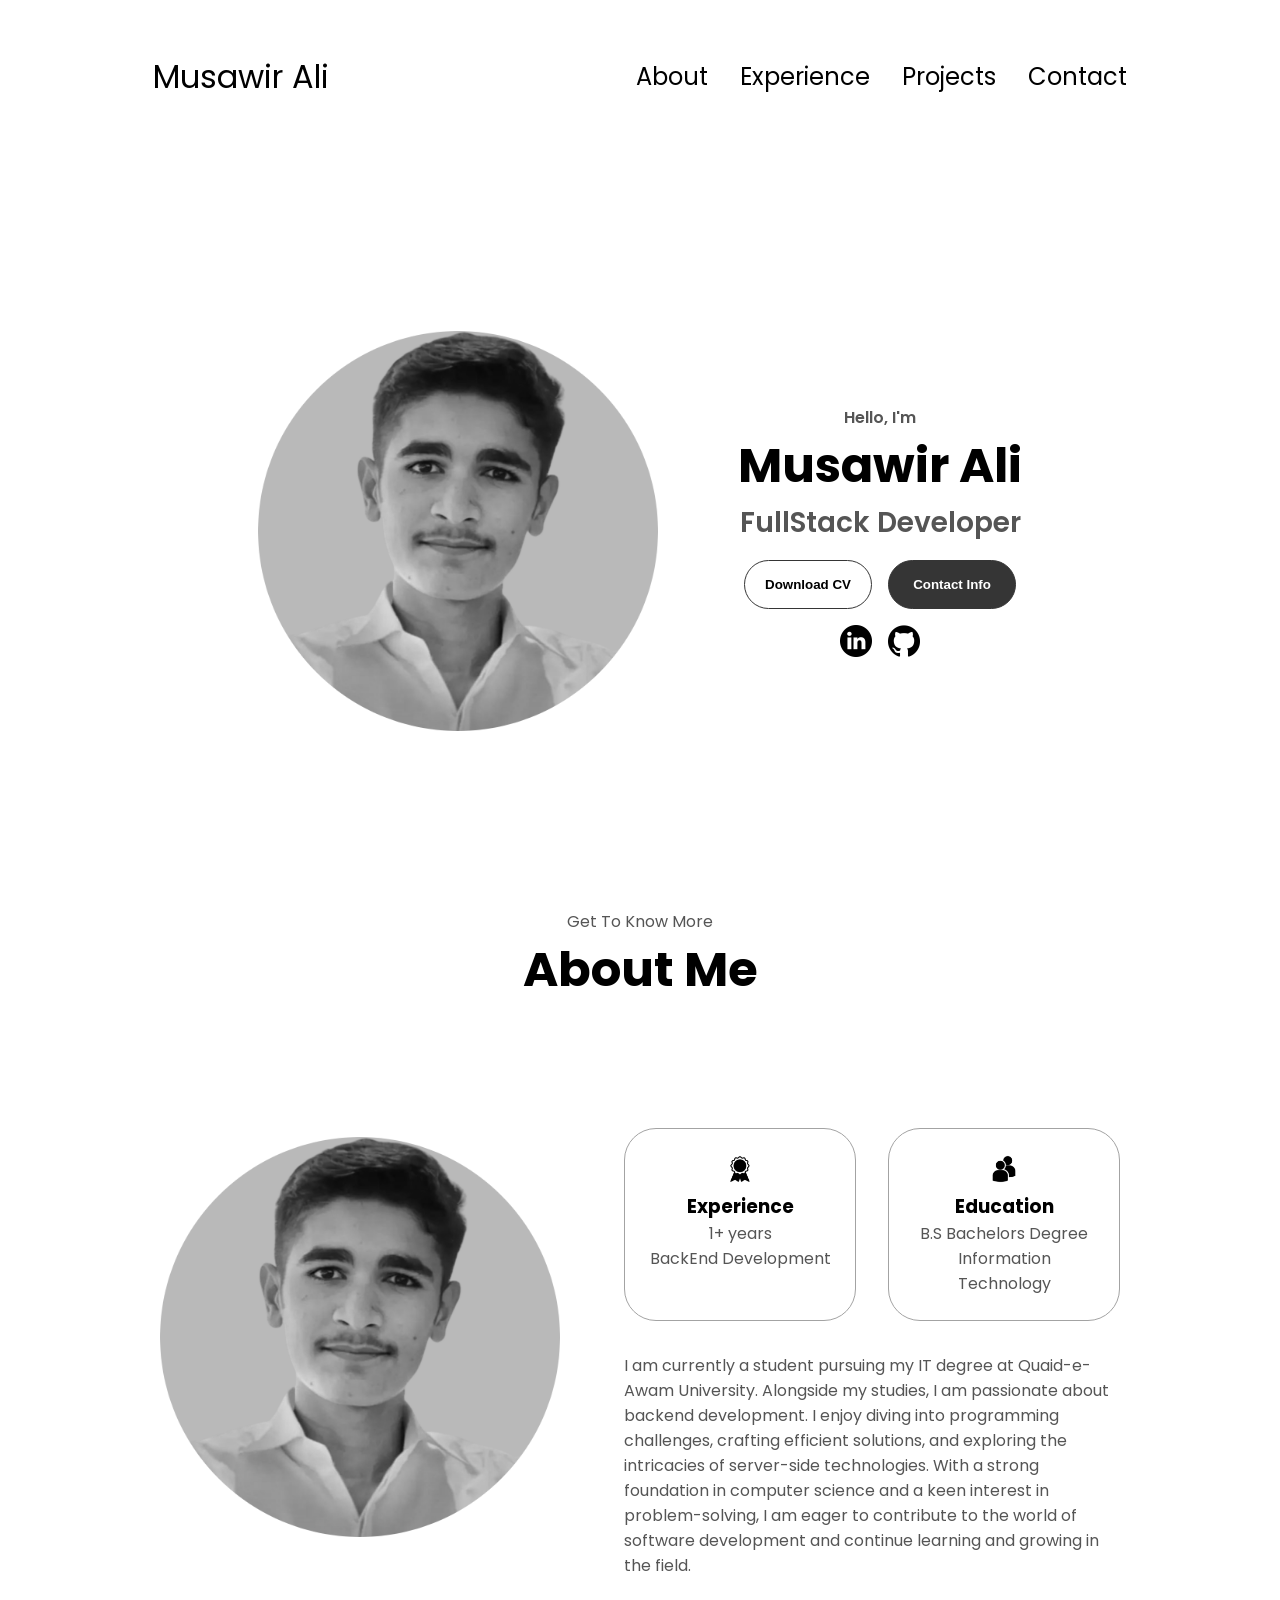
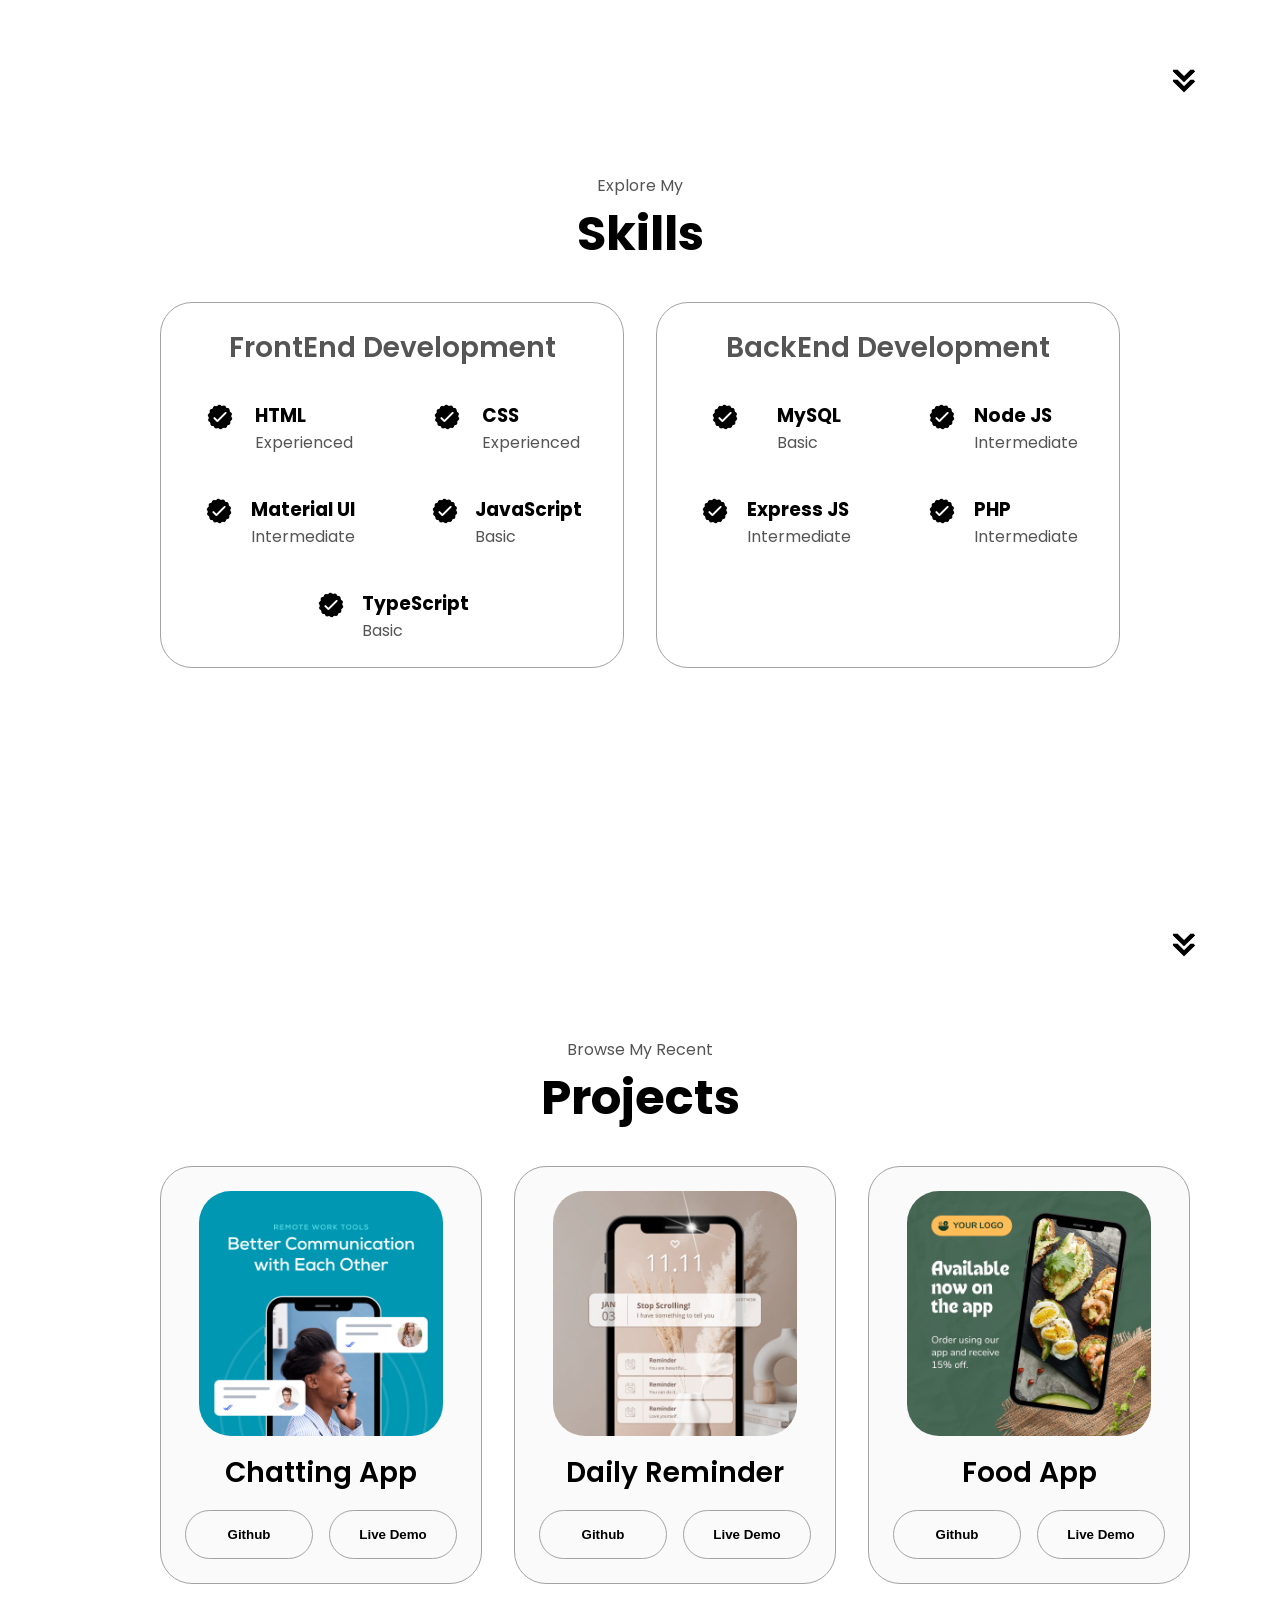
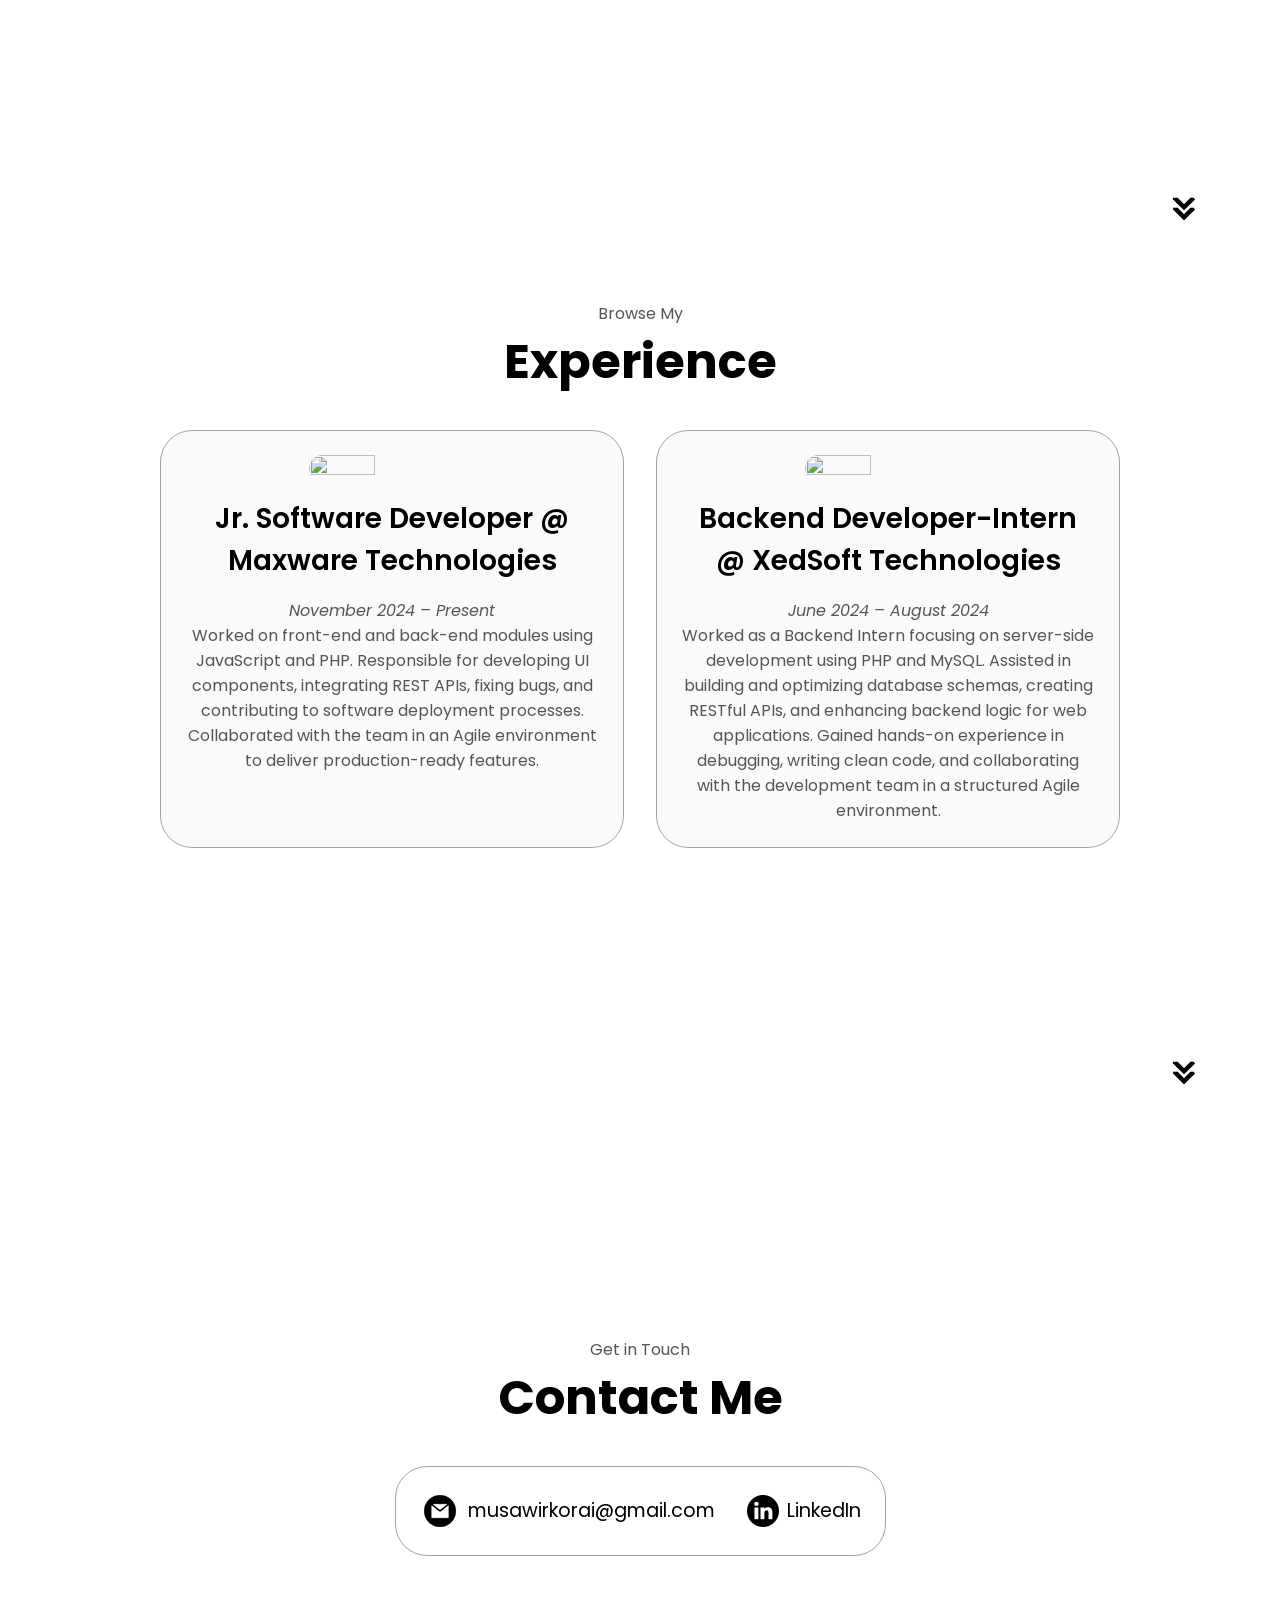
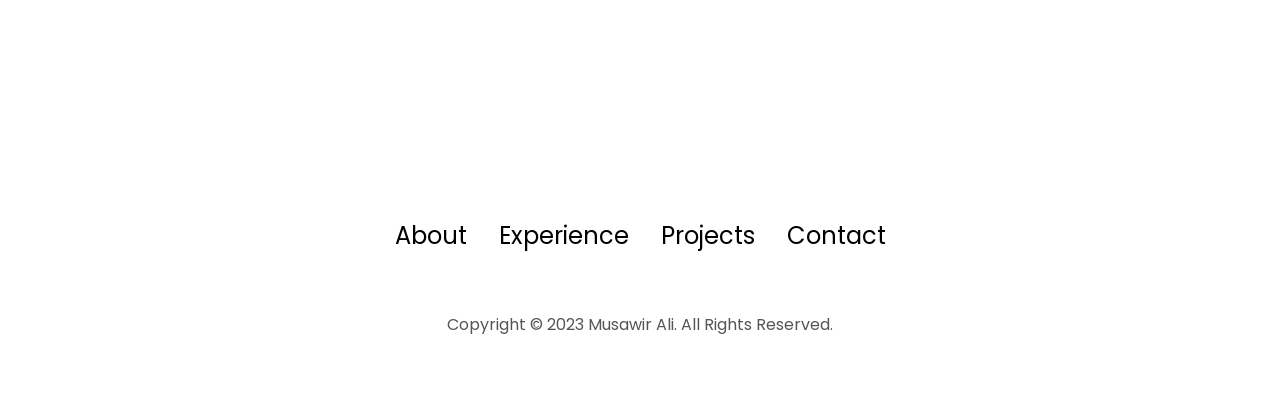
==== commit 3d8d1f29: "aded experience section" ====
--- a/index.html
+++ b/index.html
@@ -344,6 +344,82 @@
         onclick="location.href='./#contact'"
       />
     </section>
+
+    <!-- Experience Section {-->
+    <section id="projects">
+      <p class="section__text__p1">Browse My</p>
+      <h1 class="title">Experience</h1>
+      <div class="experience-details-container">
+        <div class="about-containers">
+          <div class="details-container color-container">
+            <div class="article-container">
+              <img src="./assets/maxware_img.jpeg" class="project-img-exp" />
+            </div>
+            <h2 class="experience-sub-title project-title">
+              Jr. Software Developer @ Maxware Technologies
+            </h2>
+            <p class="experience-duration"><em>November 2024 – Present</em></p>
+            <p class="about-role">
+              Worked on front-end and back-end modules using JavaScript and PHP.
+              Responsible for developing UI components, integrating REST APIs,
+              fixing bugs, and contributing to software deployment processes.
+              Collaborated with the team in an Agile environment to deliver
+              production-ready features.
+            </p>
+          </div>
+          <div class="details-container color-container">
+            <div class="article-container">
+              <img src="./assets/xed_logo.png" class="project-img-exp" />
+            </div>
+            <h2 class="experience-sub-title project-title">
+              Backend Developer-Intern @ XedSoft Technologies
+            </h2>
+            <p class="experience-duration"><em>June 2024 – August 2024</em></p>
+            <p class="about-role">
+              Worked as a Backend Intern focusing on server-side development
+              using PHP and MySQL. Assisted in building and optimizing database
+              schemas, creating RESTful APIs, and enhancing backend logic for
+              web applications. Gained hands-on experience in debugging, writing
+              clean code, and collaborating with the development team in a
+              structured Agile environment.
+            </p>
+          </div>
+
+          <!-- <div class="details-container color-container">
+            <div class="article-container">
+              <img
+                src="./assets/project-3.png"
+                alt="Project 3"
+                class="project-img"
+              />
+            </div>
+            <h2 class="experience-sub-title project-title">Food App</h2>
+            <div class="btn-container">
+              <button
+                class="btn btn-color-2 project-btn"
+                onclick="location.href='https://github.com/Musawirkorai'"
+              >
+                Github
+              </button>
+              <button
+                class="btn btn-color-2 project-btn"
+                onclick="location.href='https://github.com/Musawirkorai'"
+              >
+                Live Demo
+              </button>
+            </div>
+          </div> -->
+        </div>
+      </div>
+      <img
+        src="./assets/arrow.png"
+        alt="Arrow icon"
+        class="icon arrow"
+        onclick="location.href='./#contact'"
+      />
+    </section>
+    <!-- Experience Section } -->
+
     <section id="contact">
       <p class="section__text__p1">Get in Touch</p>
       <h1 class="title">Contact Me</h1>
--- a/style.css
+++ b/style.css
@@ -0,0 +1,437 @@
+/* GENERAL */
+
+@import url("https://fonts.googleapis.com/css2?family=Poppins:wght@300;400;500;600&display=swap");
+
+* {
+  margin: 0;
+  padding: 0;
+}
+
+body {
+  font-family: "Poppins", sans-serif;
+}
+
+html {
+  scroll-behavior: smooth;
+}
+
+p {
+  color: rgb(85, 85, 85);
+}
+
+/* TRANSITION */
+
+a,
+.btn {
+  transition: all 300ms ease;
+}
+
+/* DESKTOP NAV */
+
+nav,
+.nav-links {
+  display: flex;
+}
+
+nav {
+  justify-content: space-around;
+  align-items: center;
+  height: 17vh;
+}
+
+.nav-links {
+  gap: 2rem;
+  list-style: none;
+  font-size: 1.5rem;
+}
+
+a {
+  color: black;
+  text-decoration: none;
+  text-decoration-color: white;
+}
+
+a:hover {
+  color: grey;
+  text-decoration: underline;
+  text-underline-offset: 1rem;
+  text-decoration-color: rgb(181, 181, 181);
+}
+
+.logo {
+  font-size: 2rem;
+}
+
+.logo:hover {
+  cursor: default;
+}
+
+/* HAMBURGER MENU */
+
+#hamburger-nav {
+  display: none;
+}
+
+.hamburger-menu {
+  position: relative;
+  display: inline-block;
+}
+
+.hamburger-icon {
+  display: flex;
+  flex-direction: column;
+  justify-content: space-between;
+  height: 24px;
+  width: 30px;
+  cursor: pointer;
+}
+
+.hamburger-icon span {
+  width: 100%;
+  height: 2px;
+  background-color: black;
+  transition: all 0.3 ease-in-out;
+}
+
+.menu-links {
+  position: absolute;
+  top: 100%;
+  right: 0;
+  background-color: white;
+  width: fit-content;
+  max-height: 0;
+  overflow: hidden;
+  transition: all 0.3 ease-in-out;
+}
+
+.menu-links a {
+  display: block;
+  padding: 10px;
+  text-align: center;
+  font-size: 1.5rem;
+  color: black;
+  text-decoration: none;
+  transition: all 0.3 ease-in-out;
+}
+
+.menu-links li {
+  list-style: none;
+}
+
+.menu-links.open {
+  max-height: 300px;
+}
+
+.hamburger-icon.open span:first-child {
+  transform: rotate(45deg) translate(10px, 5px);
+}
+
+.hamburger-icon.open span:nth-child(2) {
+  opacity: 0;
+}
+
+.hamburger-icon.open span:last-child {
+  transform: rotate(-45deg) translate(10px, -5px);
+}
+
+.hamburger-icon span:first-child {
+  transform: none;
+}
+
+.hamburger-icon span:first-child {
+  opacity: 1;
+}
+
+.hamburger-icon span:first-child {
+  transform: none;
+}
+
+/* SECTIONS */
+
+section {
+  padding-top: 4vh;
+  height: 96vh;
+  margin: 0 10rem;
+  box-sizing: border-box;
+  min-height: fit-content;
+}
+
+.section-container {
+  display: flex;
+}
+
+/* PROFILE SECTION */
+
+#profile {
+  display: flex;
+  justify-content: center;
+  gap: 5rem;
+  height: 80vh;
+}
+
+.section__pic-container {
+  display: flex;
+  height: 400px;
+  width: 400px;
+  margin: auto 0;
+}
+
+.section__text {
+  align-self: center;
+  text-align: center;
+}
+
+.section__text p {
+  font-weight: 600;
+}
+
+.section__text__p1 {
+  text-align: center;
+}
+
+.section__text__p2 {
+  font-size: 1.75rem;
+  margin-bottom: 1rem;
+}
+
+.title {
+  font-size: 3rem;
+  text-align: center;
+}
+
+#socials-container {
+  display: flex;
+  justify-content: center;
+  margin-top: 1rem;
+  gap: 1rem;
+}
+
+/* ICONS */
+
+.icon {
+  cursor: pointer;
+  height: 2rem;
+}
+
+/* BUTTONS */
+
+.btn-container {
+  display: flex;
+  justify-content: center;
+  gap: 1rem;
+}
+
+.btn {
+  font-weight: 600;
+  transition: all 300ms ease;
+  padding: 1rem;
+  width: 8rem;
+  border-radius: 2rem;
+}
+
+.btn-color-1,
+.btn-color-2 {
+  border: rgb(53, 53, 53) 0.1rem solid;
+}
+
+.btn-color-1:hover,
+.btn-color-2:hover {
+  cursor: pointer;
+}
+
+.btn-color-1,
+.btn-color-2:hover {
+  background: rgb(53, 53, 53);
+  color: white;
+}
+
+.btn-color-1:hover {
+  background: rgb(0, 0, 0);
+}
+
+.btn-color-2 {
+  background: none;
+}
+
+.btn-color-2:hover {
+  border: rgb(255, 255, 255) 0.1rem solid;
+}
+
+.btn-container {
+  gap: 1rem;
+}
+
+/* ABOUT SECTION */
+
+#about {
+  position: relative;
+}
+
+.about-containers {
+  gap: 2rem;
+  margin-bottom: 2rem;
+  margin-top: 2rem;
+}
+
+.about-details-container {
+  justify-content: center;
+  flex-direction: column;
+}
+
+.about-containers,
+.about-details-container {
+  display: flex;
+}
+
+.about-pic {
+  border-radius: 2rem;
+}
+
+.arrow {
+  position: absolute;
+  right: -5rem;
+  bottom: 2.5rem;
+}
+
+.details-container {
+  padding: 1.5rem;
+  flex: 1;
+  background: white;
+  border-radius: 2rem;
+  border: rgb(53, 53, 53) 0.1rem solid;
+  border-color: rgb(163, 163, 163);
+  text-align: center;
+}
+
+.section-container {
+  gap: 4rem;
+  height: 80%;
+}
+
+.section__pic-container {
+  height: 400px;
+  width: 400px;
+  margin: auto 0;
+}
+
+/* EXPERIENCE SECTION */
+
+#experience {
+  position: relative;
+}
+
+.experience-sub-title {
+  color: rgb(85, 85, 85);
+  font-weight: 600;
+  font-size: 1.75rem;
+  margin-bottom: 2rem;
+}
+
+.experience-details-container {
+  display: flex;
+  justify-content: center;
+  flex-direction: column;
+}
+
+.article-container {
+  display: flex;
+  text-align: initial;
+  flex-wrap: wrap;
+  flex-direction: row;
+  gap: 2.5rem;
+  justify-content: space-around;
+}
+
+article {
+  display: flex;
+  width: 10rem;
+  justify-content: space-around;
+  gap: 0.5rem;
+}
+
+article .icon {
+  cursor: default;
+}
+
+/* PROJECTS SECTION */
+
+#projects {
+  position: relative;
+}
+
+.color-container {
+  border-color: rgb(163, 163, 163);
+  background: rgb(250, 250, 250);
+}
+
+.project-img {
+  border-radius: 2rem;
+  width: 90%;
+  height: 90%;
+}
+.project-img-exp {
+  border-radius: 12rem;
+  width: 40%;
+  height: 20%;
+}
+
+.project-title {
+  margin: 1rem;
+  color: black;
+}
+
+.project-btn {
+  color: black;
+  border-color: rgb(163, 163, 163);
+}
+
+/* CONTACT */
+
+#contact {
+  display: flex;
+  justify-content: center;
+  flex-direction: column;
+  height: 70vh;
+}
+
+.contact-info-upper-container {
+  display: flex;
+  justify-content: center;
+  border-radius: 2rem;
+  border: rgb(53, 53, 53) 0.1rem solid;
+  border-color: rgb(163, 163, 163);
+  background: (250, 250, 250);
+  margin: 2rem auto;
+  padding: 0.5rem;
+}
+
+.contact-info-container {
+  display: flex;
+  align-items: center;
+  justify-content: center;
+  gap: 0.5rem;
+  margin: 1rem;
+}
+
+.contact-info-container p {
+  font-size: larger;
+}
+
+.contact-icon {
+  cursor: default;
+}
+
+.email-icon {
+  height: 2.5rem;
+}
+
+/* FOOTER SECTION */
+
+footer {
+  height: 26vh;
+  margin: 0 1rem;
+}
+
+footer p {
+  text-align: center;
+}
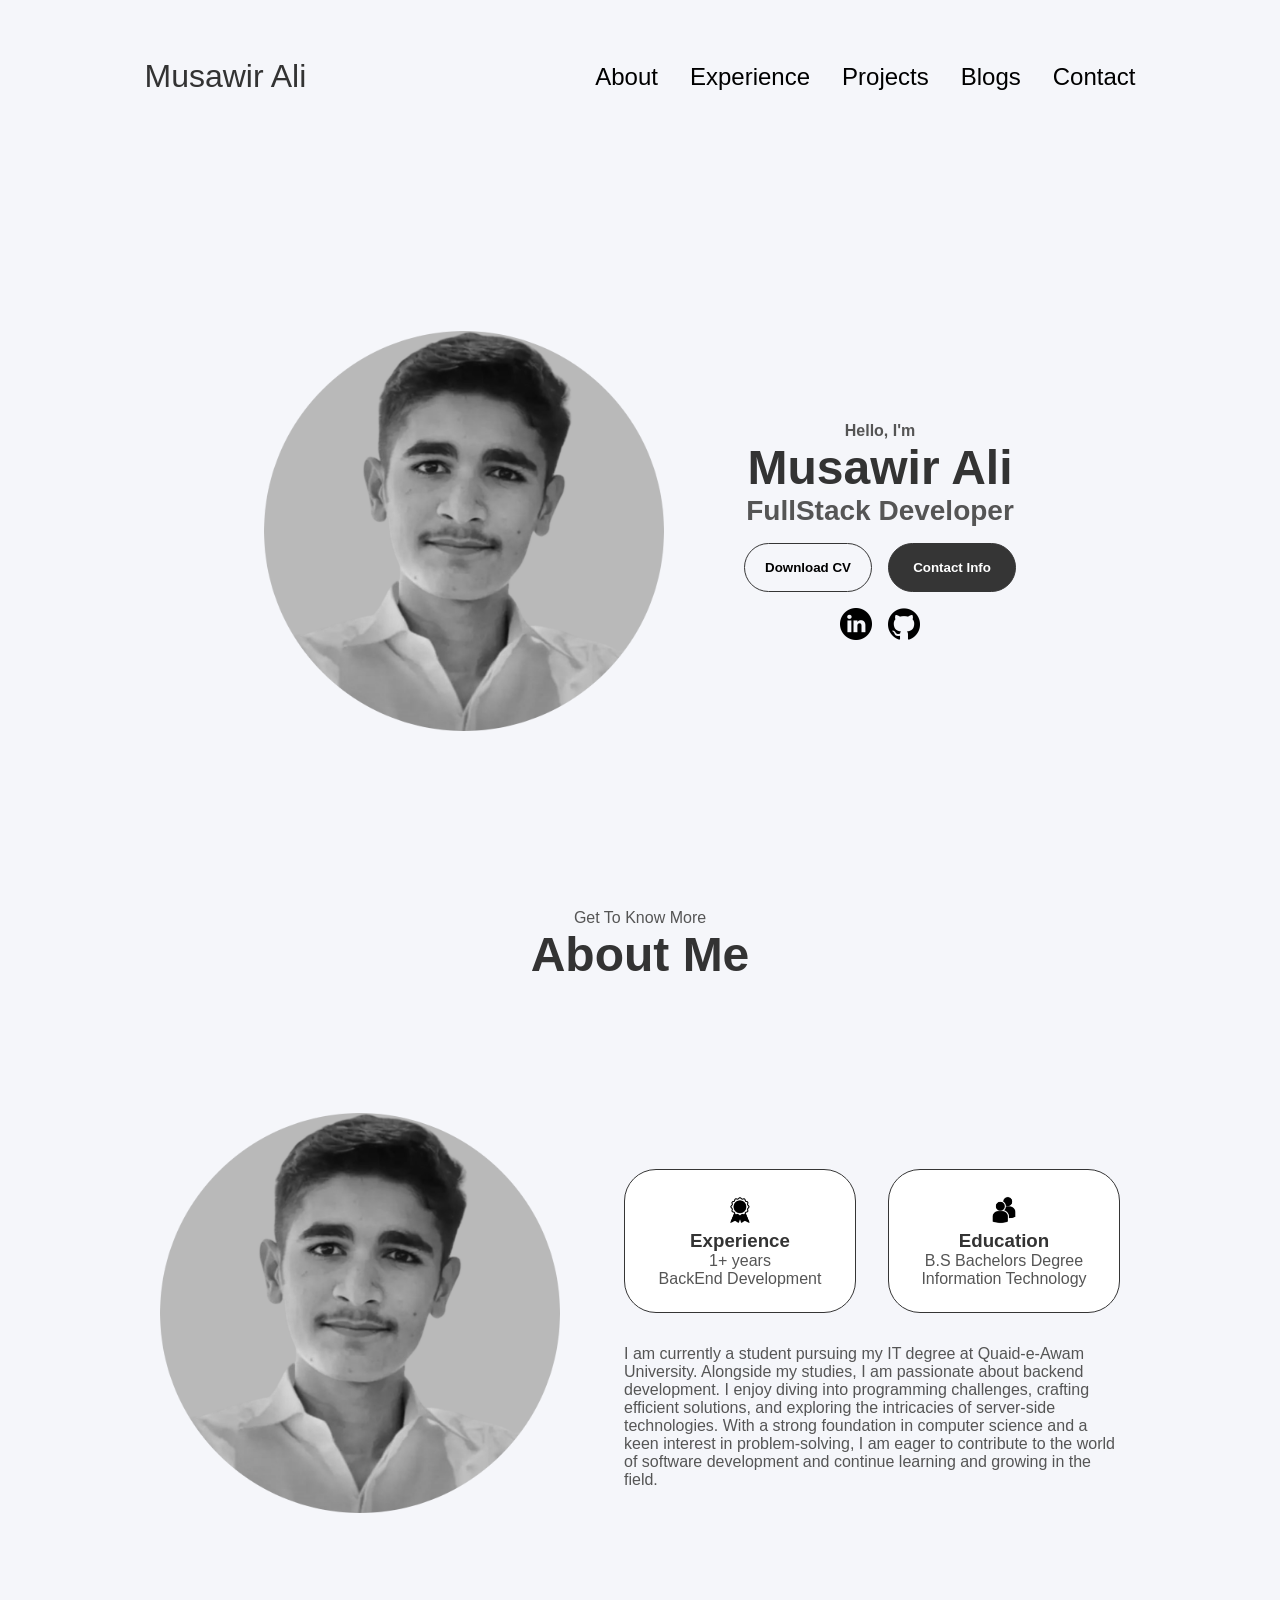
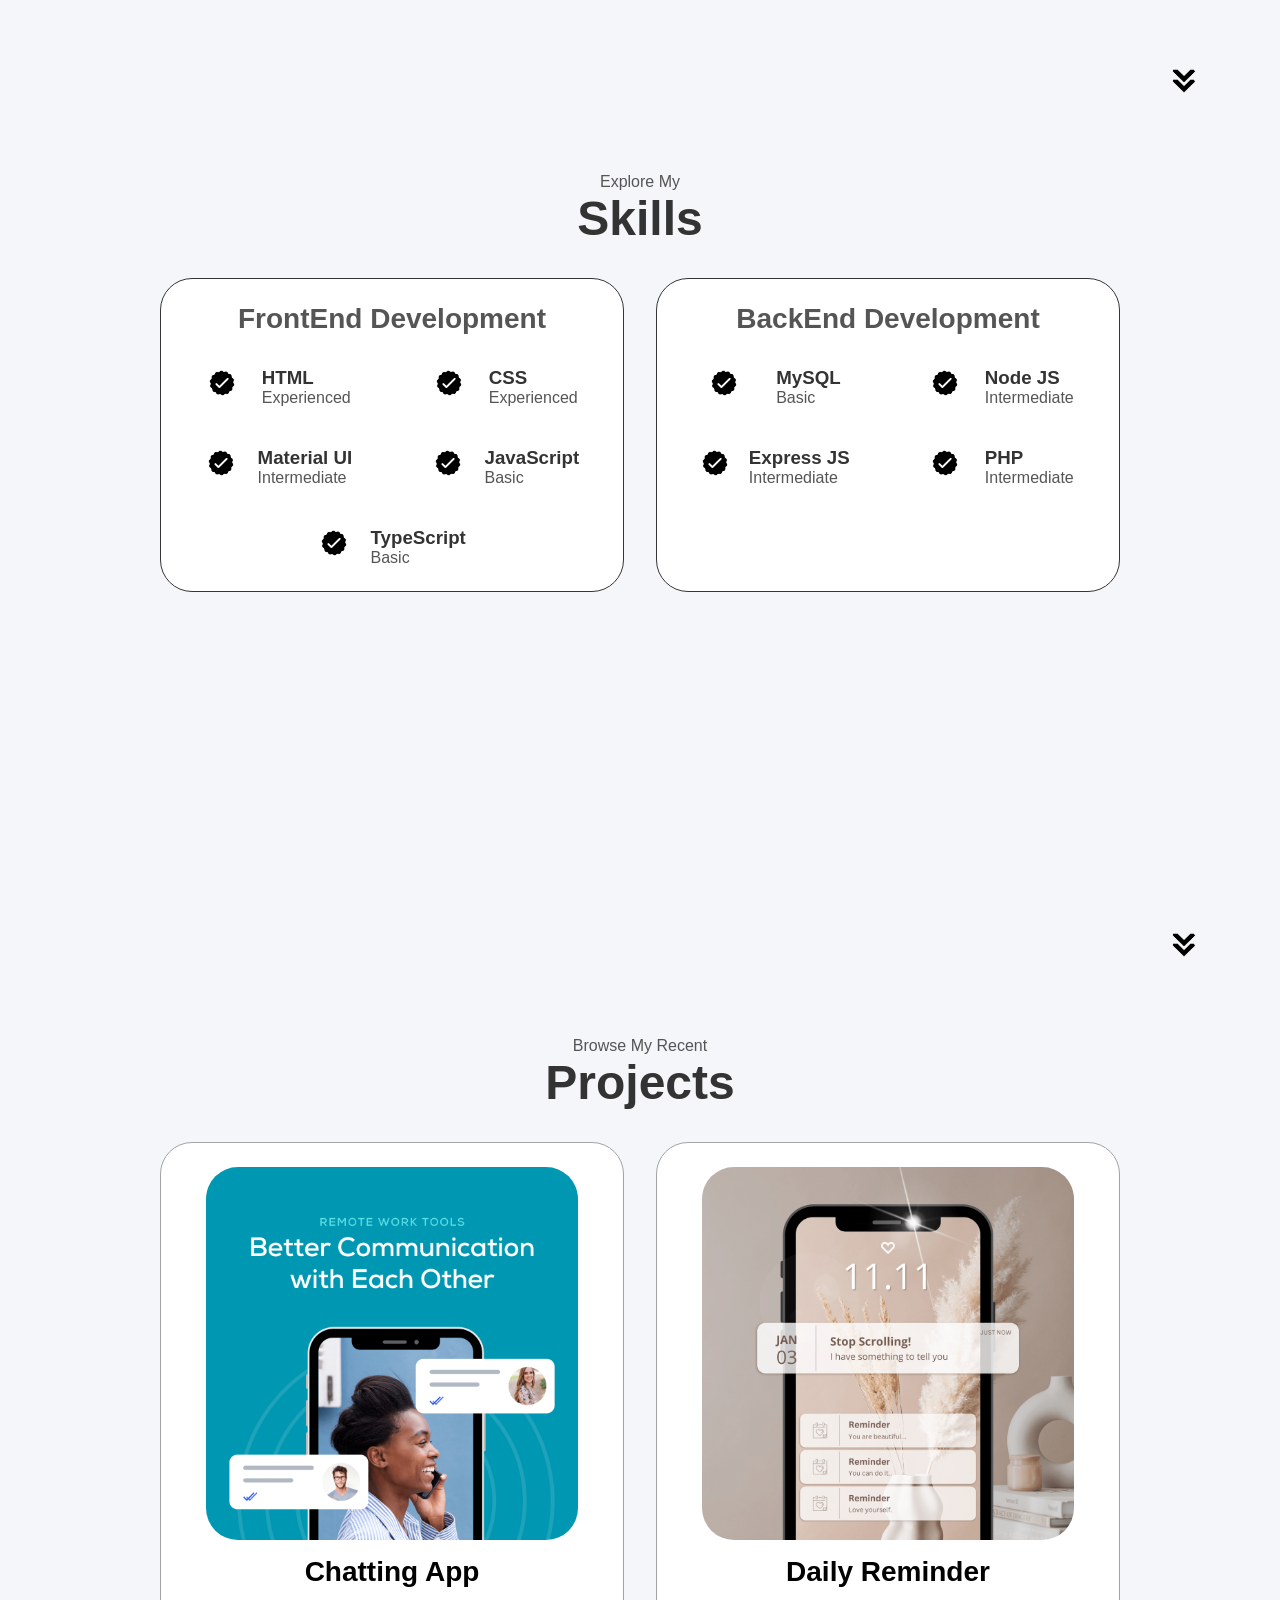
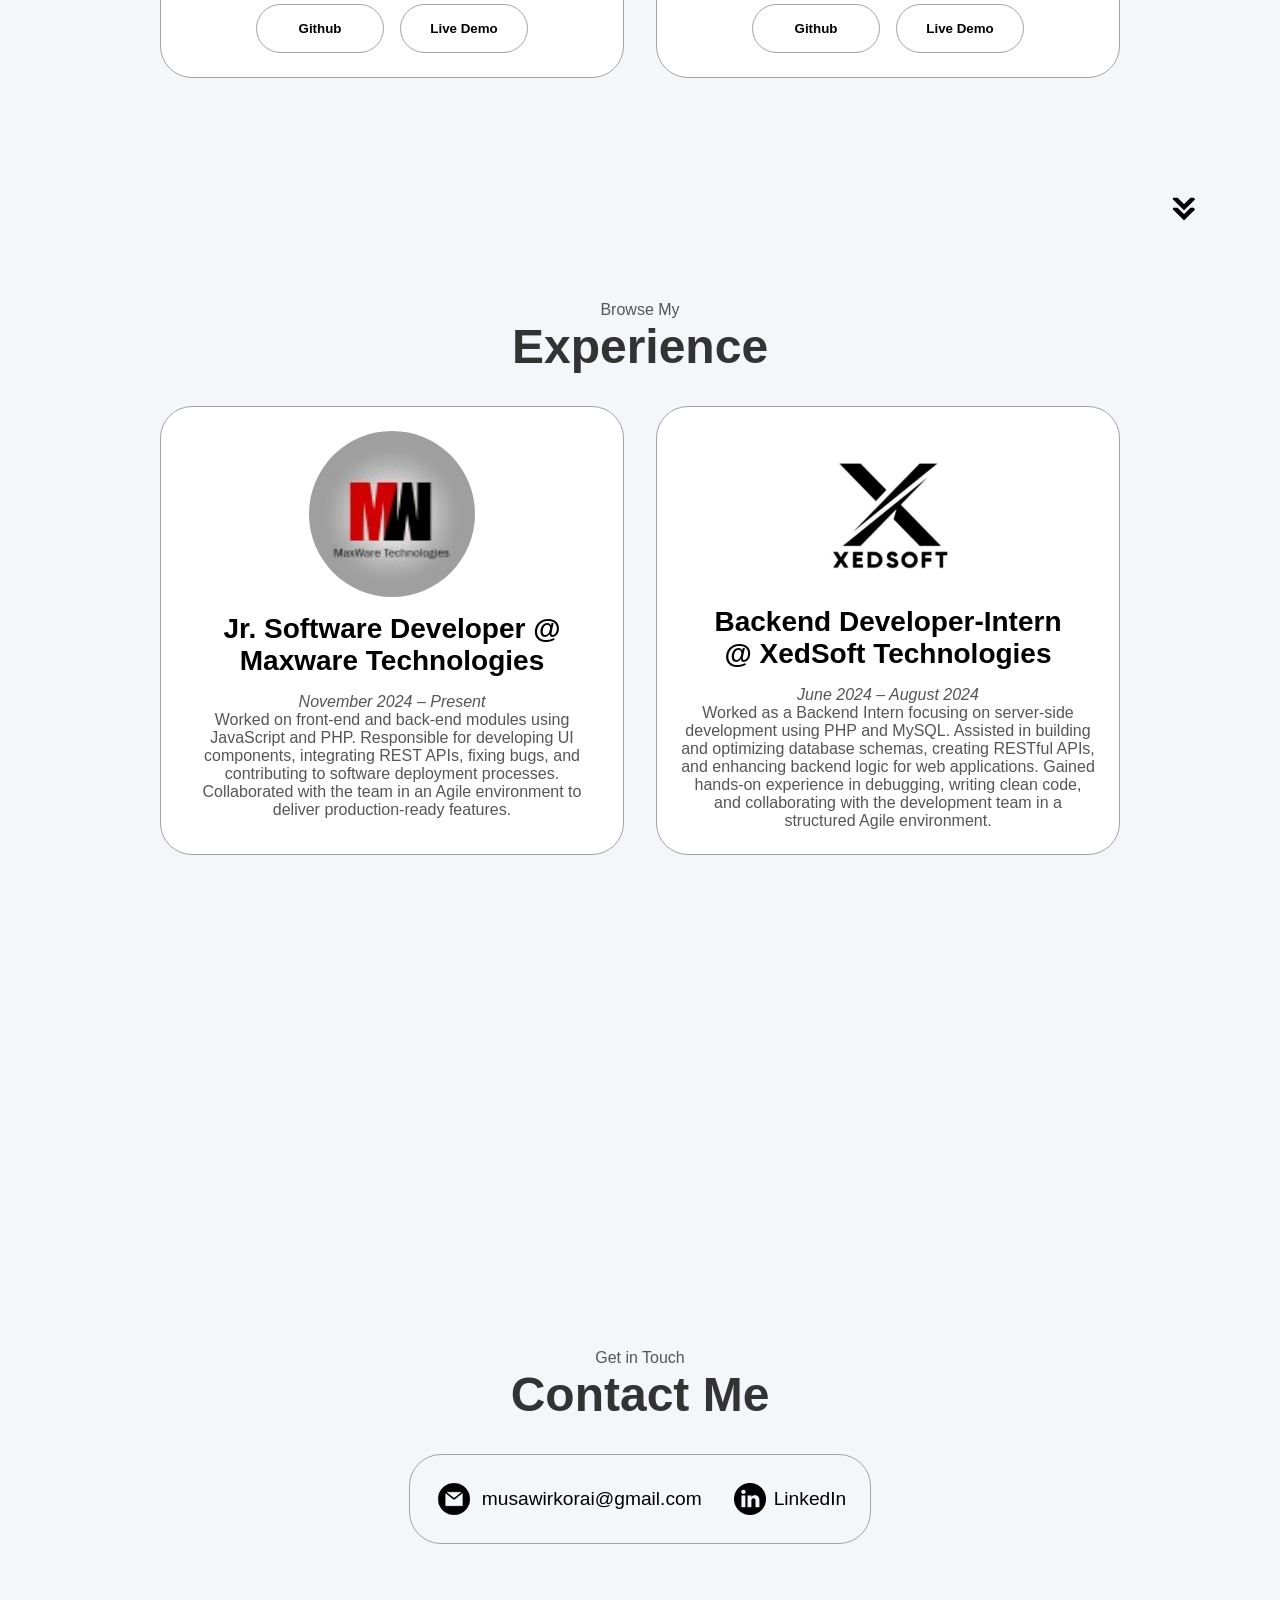
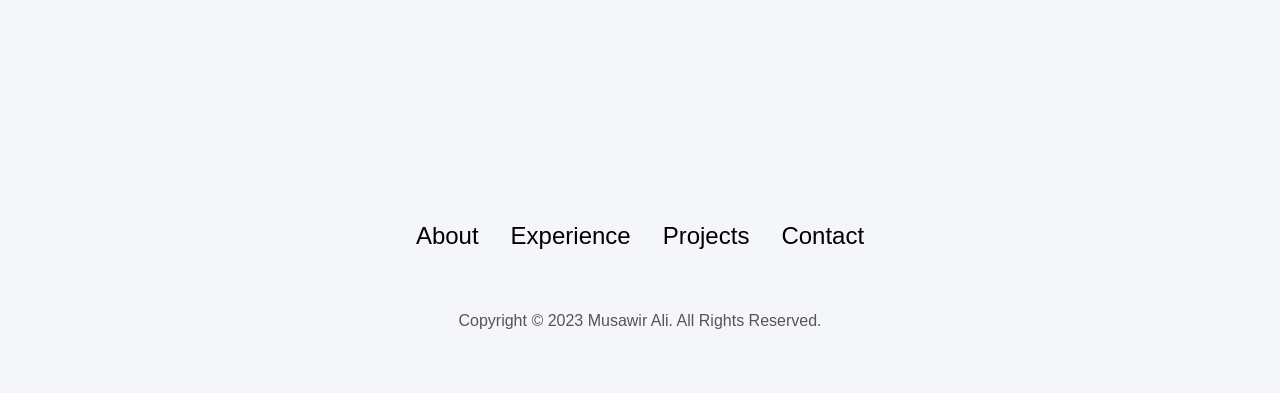
==== commit aa4267c0: "aded blog section" ====
--- a/index.html
+++ b/index.html
@@ -14,8 +14,9 @@
       <div>
         <ul class="nav-links">
           <li><a href="#about">About</a></li>
-          <li><a href="#experience">Experience</a></li>
+          <li><a href="#prof_experience">Experience</a></li>
           <li><a href="#projects">Projects</a></li>
+          <li><a href="blogs.html">Blogs</a></li>
           <li><a href="#contact">Contact</a></li>
         </ul>
       </div>
@@ -311,7 +312,7 @@
               </button>
             </div>
           </div>
-          <div class="details-container color-container">
+          <!-- <div class="details-container color-container">
             <div class="article-container">
               <img
                 src="./assets/project-3.png"
@@ -334,7 +335,7 @@
                 Live Demo
               </button>
             </div>
-          </div>
+          </div> -->
         </div>
       </div>
       <img
@@ -346,7 +347,7 @@
     </section>
 
     <!-- Experience Section {-->
-    <section id="projects">
+    <section id="prof_experience">
       <p class="section__text__p1">Browse My</p>
       <h1 class="title">Experience</h1>
       <div class="experience-details-container">
@@ -419,6 +420,8 @@
       />
     </section>
     <!-- Experience Section } -->
+
+   
 
     <section id="contact">
       <p class="section__text__p1">Get in Touch</p>
--- a/style.css
+++ b/style.css
@@ -9,6 +9,7 @@
 
 body {
   font-family: "Poppins", sans-serif;
+  /* background-color: #1b263b; */
 }
 
 html {
@@ -37,6 +38,7 @@
   justify-content: space-around;
   align-items: center;
   height: 17vh;
+  /* background-color: #1b263b; */
 }
 
 .nav-links {
@@ -84,6 +86,7 @@
   height: 24px;
   width: 30px;
   cursor: pointer;
+  color: blanchedalmond;
 }
 
 .hamburger-icon span {
@@ -97,7 +100,8 @@
   position: absolute;
   top: 100%;
   right: 0;
-  background-color: white;
+  background-color: #1b263b;
+
   width: fit-content;
   max-height: 0;
   overflow: hidden;
@@ -109,7 +113,7 @@
   padding: 10px;
   text-align: center;
   font-size: 1.5rem;
-  color: black;
+  color: rgba(235, 226, 226, 0.863);
   text-decoration: none;
   transition: all 0.3 ease-in-out;
 }
@@ -299,7 +303,7 @@
   background: white;
   border-radius: 2rem;
   border: rgb(53, 53, 53) 0.1rem solid;
-  border-color: rgb(163, 163, 163);
+  /* background-color: #1b263b; */
   text-align: center;
 }
 
@@ -361,7 +365,7 @@
 
 .color-container {
   border-color: rgb(163, 163, 163);
-  background: rgb(250, 250, 250);
+  /* background-color: #1B263B; */
 }
 
 .project-img {
@@ -435,3 +439,122 @@
 footer p {
   text-align: center;
 }
+
+/* blogs css */
+/* Reset */
+* {
+  margin: 0;
+  padding: 0;
+  box-sizing: border-box;
+}
+
+body {
+  font-family: Arial, sans-serif;
+  background: #f5f6fa;
+  color: #333;
+  display: flex;
+  flex-direction: column;
+  min-height: 100vh;
+}
+
+/* Navbar */
+
+/* Blog Section */
+.blog-section {
+  max-width: 900px;
+  margin: 40px auto;
+  padding: 0 20px;
+  flex: 1; /* pushes footer down */
+}
+
+.section-title {
+  text-align: center;
+  margin-bottom: 30px;
+  font-size: 2rem;
+  color: #2c3e50;
+}
+.blog_text {
+  text-align: center;
+  margin-bottom: 30px;
+  font-size: 1.1rem;
+  color: #000000;
+}
+.date{
+  font-size: small;
+  color: grey;
+  margin-left: 10px;
+}
+
+.blog-card {
+  background: white;
+  border-radius: 12px;
+  margin-bottom: 20px;
+  overflow: hidden;
+  box-shadow: 0 4px 12px rgba(0, 0, 0, 0.1);
+  transition: transform 0.3s ease;
+  cursor: pointer;
+  border: 1px solid #ddd;
+}
+
+.blog-card:hover {
+  transform: translateY(-3px);
+}
+
+.blog-header img {
+  width: 95%;
+  height: auto; /* natural height on PC */
+  max-height: 350px; /* limit so it doesn’t stretch too much */
+  object-fit: cover;
+  display: block;
+  border-radius: 10px;
+  margin: auto;
+}
+
+.blog-header {
+  padding: 15px;
+}
+
+.blog-header h2 {
+  font-size: 1.5rem;
+  margin-top: 10px;
+  color: #2c3e50;
+}
+h5 {
+  /* font-size: 1.5rem; */
+  margin-left: 10px;
+  margin-top: 10px;
+  color: #2c3e50;
+}
+
+/* Blog Content (hidden by default) */
+.blog-content {
+  padding: 15px;
+  display: none;
+  line-height: 1.6;
+  border-top: 1px solid #eee;
+}
+
+.blog-card.active .blog-content {
+  display: block;
+}
+
+
+/* Footer */
+.footer{
+  /* background: #2c3e50; */
+  color: white;
+  text-align: bottom;
+  /* padding: 20px; */
+  margin-top: 100px;
+}
+
+/* Responsive */
+@media (max-width: 600px) {
+  .blog-header img {
+    height: 180px; /* fixed height only on small screens */
+  }
+
+  .blog-header h2 {
+    font-size: 1.2rem;
+  }
+}
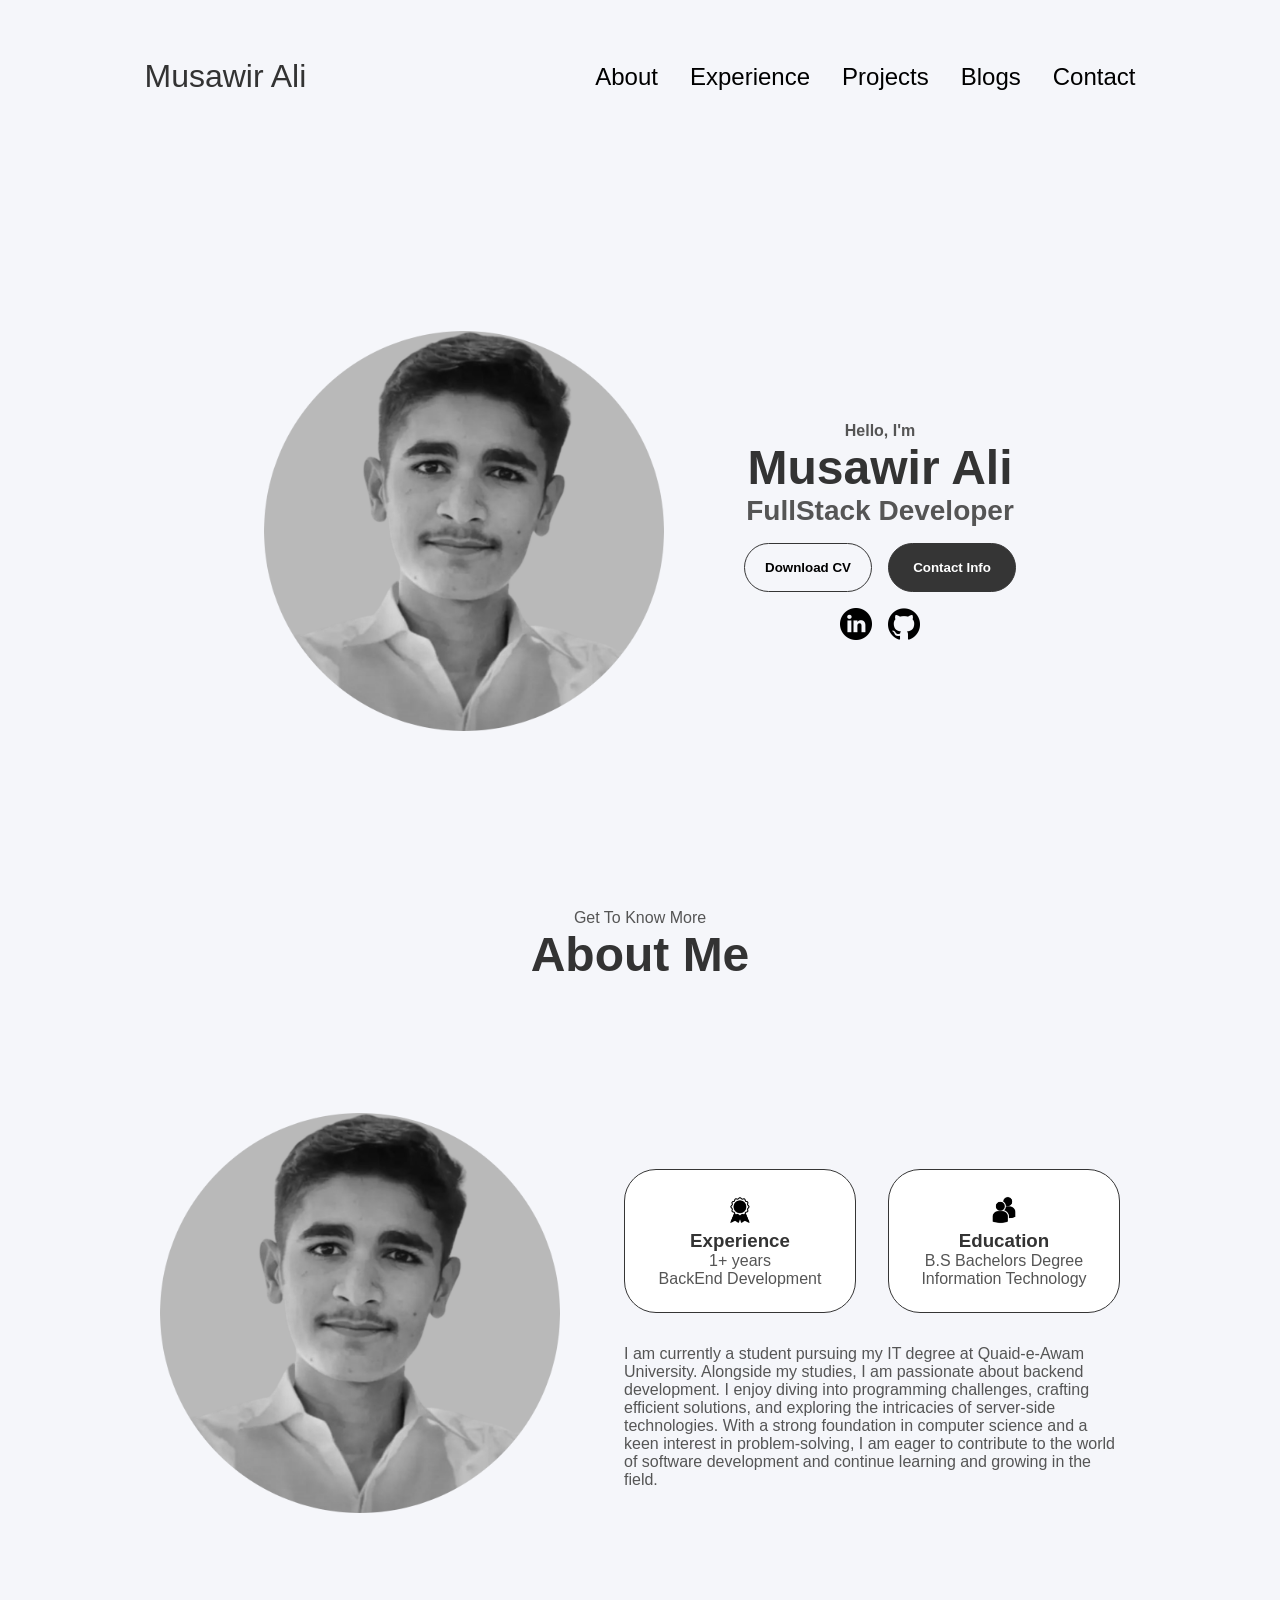
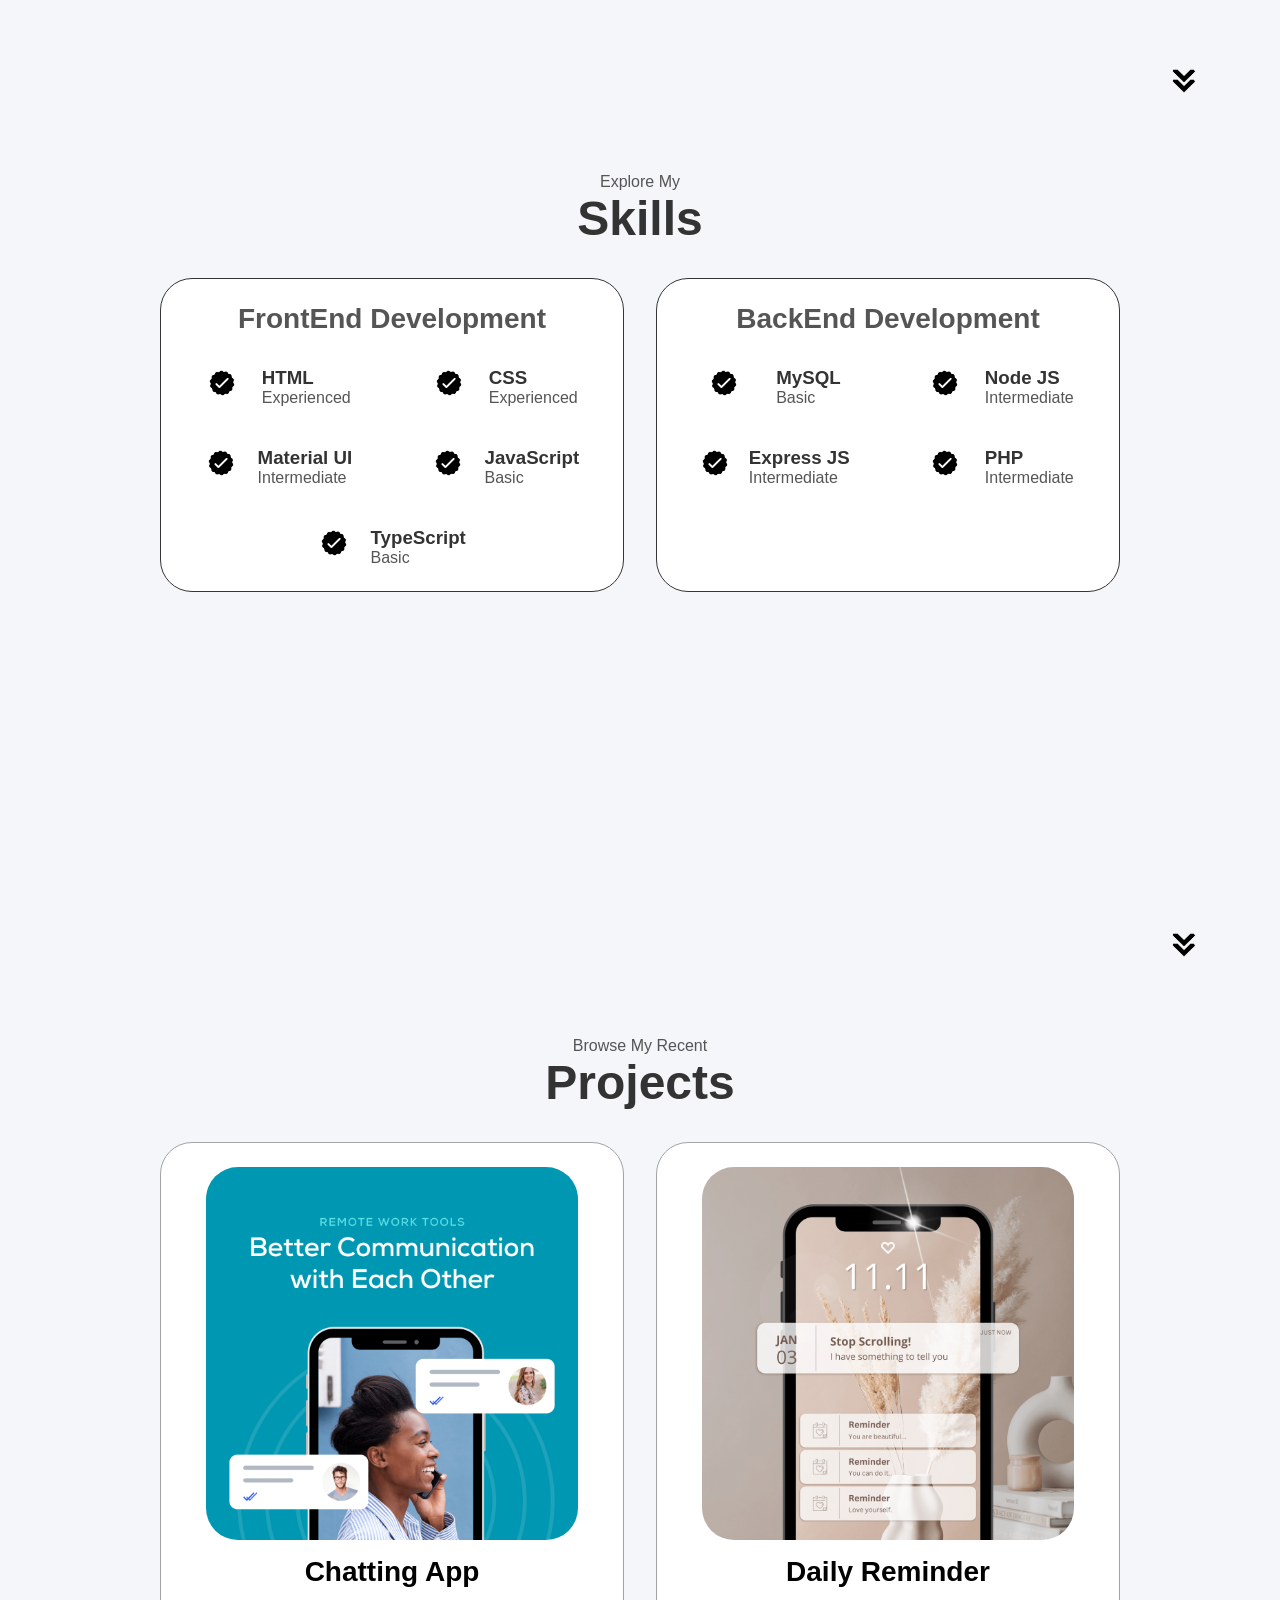
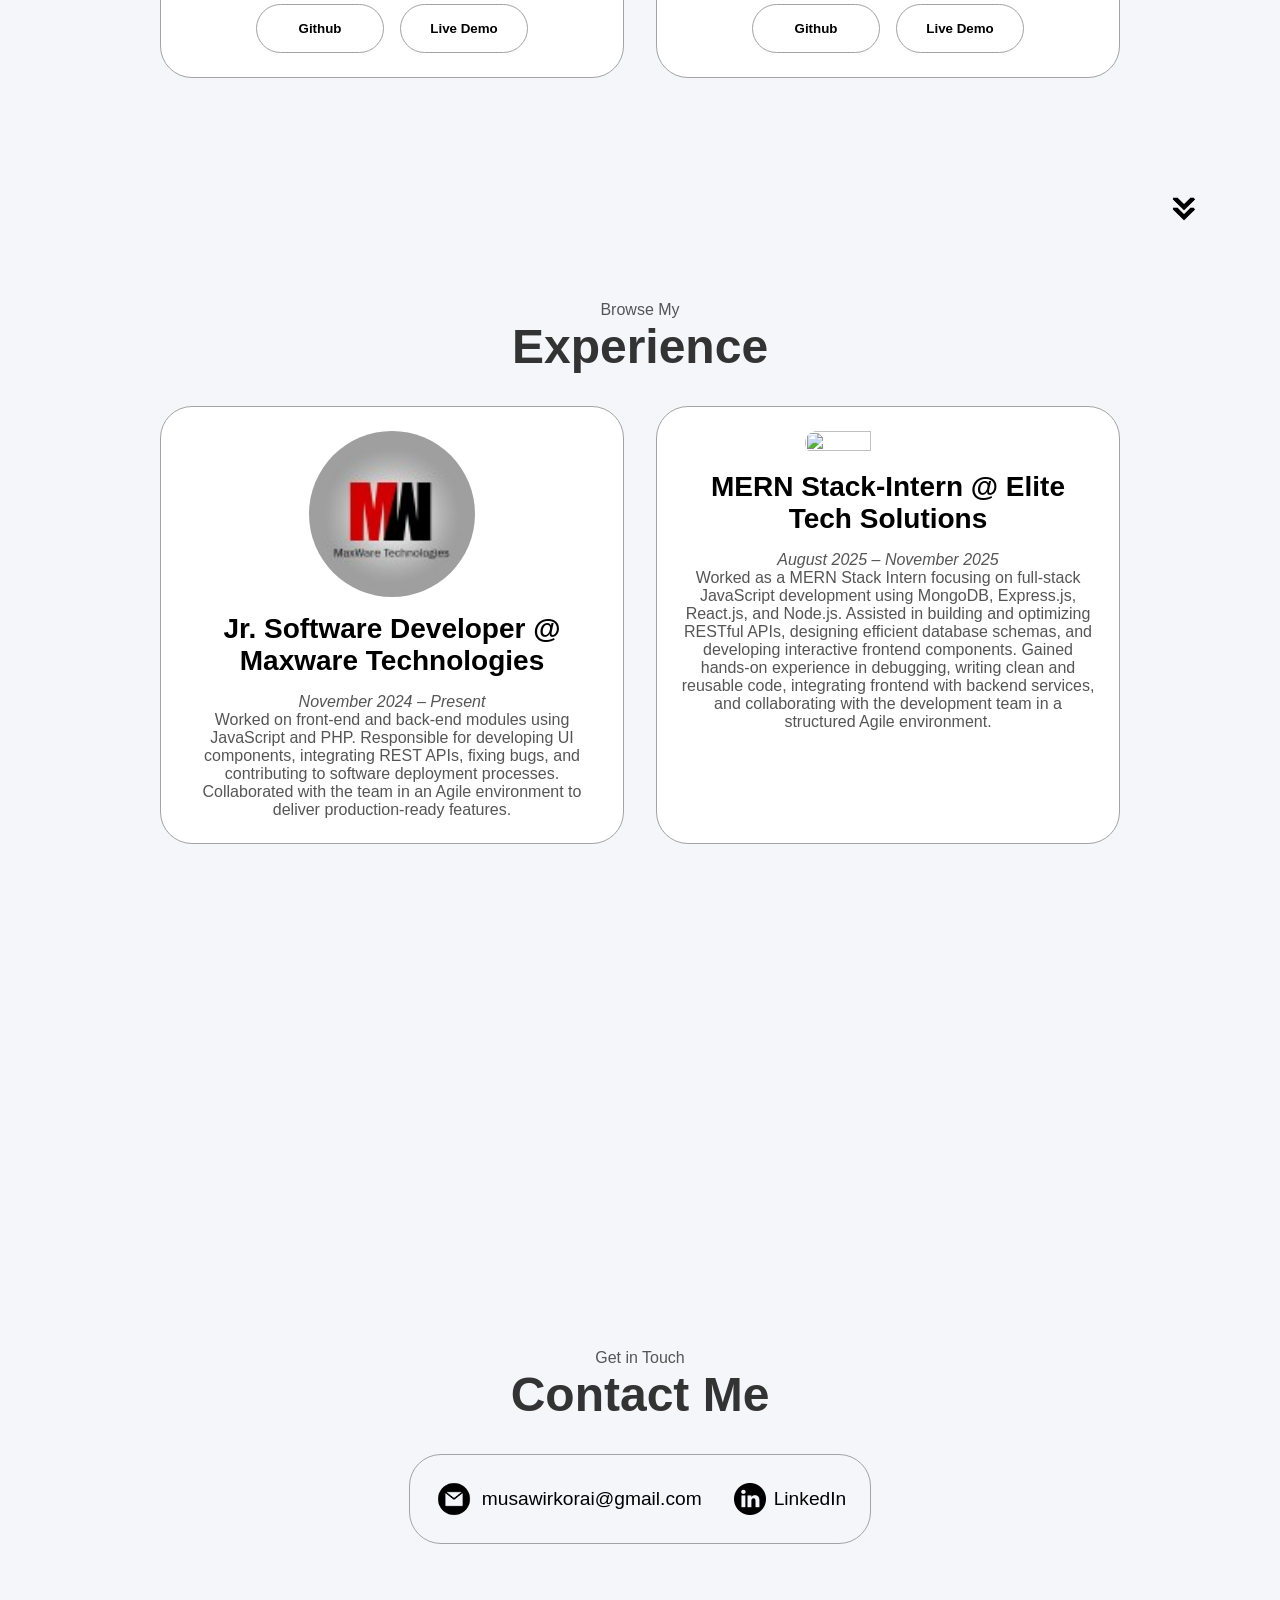
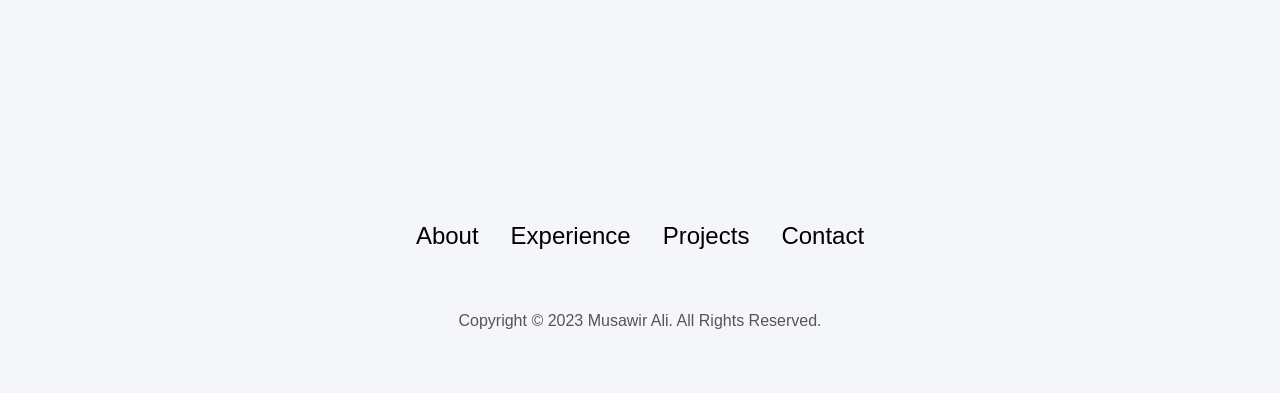
==== commit 1060f28b: "Modify internship experience in index.html Updated internship details from XedSoft Technologies to E" ====
--- a/index.html
+++ b/index.html
@@ -33,6 +33,7 @@
           <li><a href="#about" onclick="toggleMenu()">About</a></li>
           <li><a href="#experience" onclick="toggleMenu()">Experience</a></li>
           <li><a href="#projects" onclick="toggleMenu()">Projects</a></li>
+          <li><a href="blogs.html" onclick="toggleMenu()">Blogs</a></li>
           <li><a href="#contact" onclick="toggleMenu()">Contact</a></li>
         </div>
       </div>
@@ -370,19 +371,20 @@
           </div>
           <div class="details-container color-container">
             <div class="article-container">
-              <img src="./assets/xed_logo.png" class="project-img-exp" />
+              <img src="./assets/elite-logo.jpg" class="project-img-exp" />
             </div>
             <h2 class="experience-sub-title project-title">
-              Backend Developer-Intern @ XedSoft Technologies
+              MERN Stack-Intern @ Elite Tech Solutions
             </h2>
-            <p class="experience-duration"><em>June 2024 – August 2024</em></p>
+            <p class="experience-duration"><em>August 2025 – November 2025</em></p>
             <p class="about-role">
-              Worked as a Backend Intern focusing on server-side development
-              using PHP and MySQL. Assisted in building and optimizing database
-              schemas, creating RESTful APIs, and enhancing backend logic for
-              web applications. Gained hands-on experience in debugging, writing
-              clean code, and collaborating with the development team in a
-              structured Agile environment.
+              Worked as a MERN Stack Intern focusing on full-stack JavaScript
+              development using MongoDB, Express.js, React.js, and Node.js. 
+              Assisted in building and optimizing RESTful APIs, designing efficient
+              database schemas, and developing interactive frontend components.
+              Gained hands-on experience in debugging, writing clean and reusable code, 
+              integrating frontend with backend services, and collaborating with the development
+              team in a structured Agile environment.
             </p>
           </div>
 
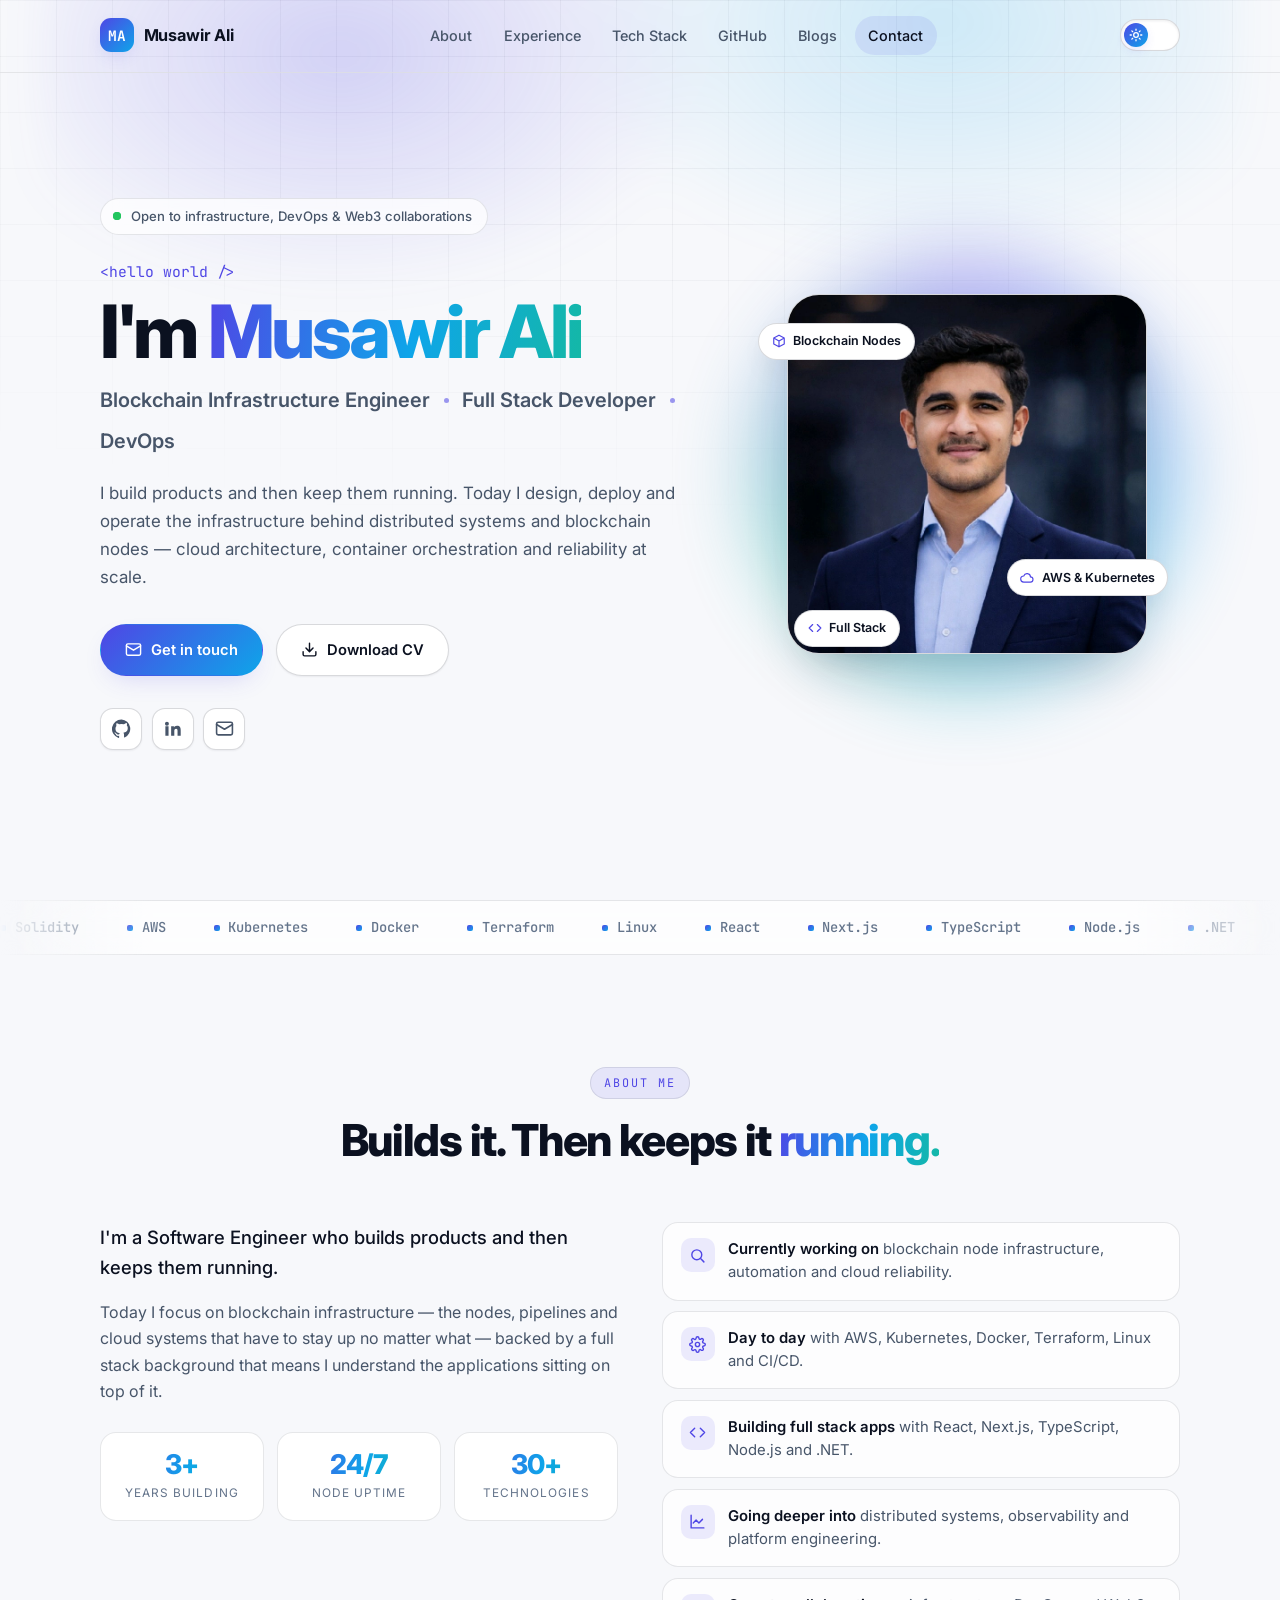
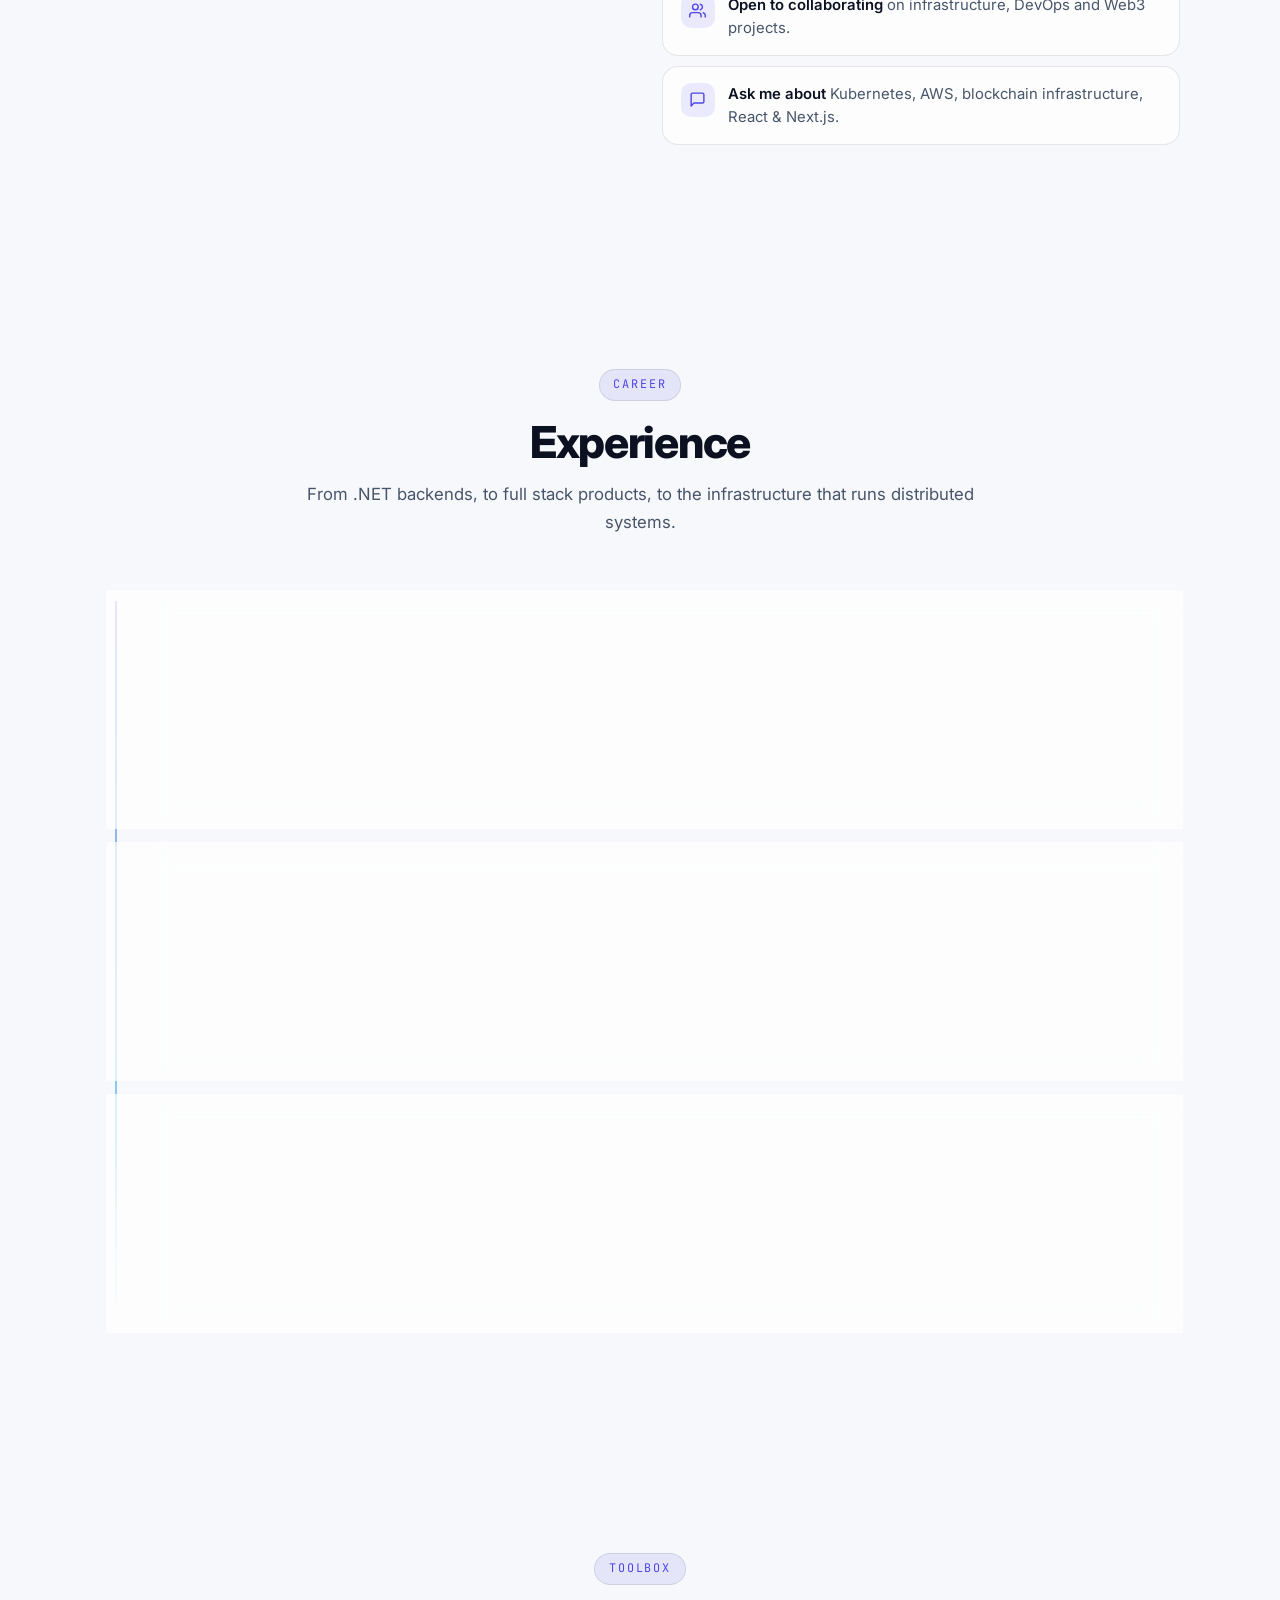
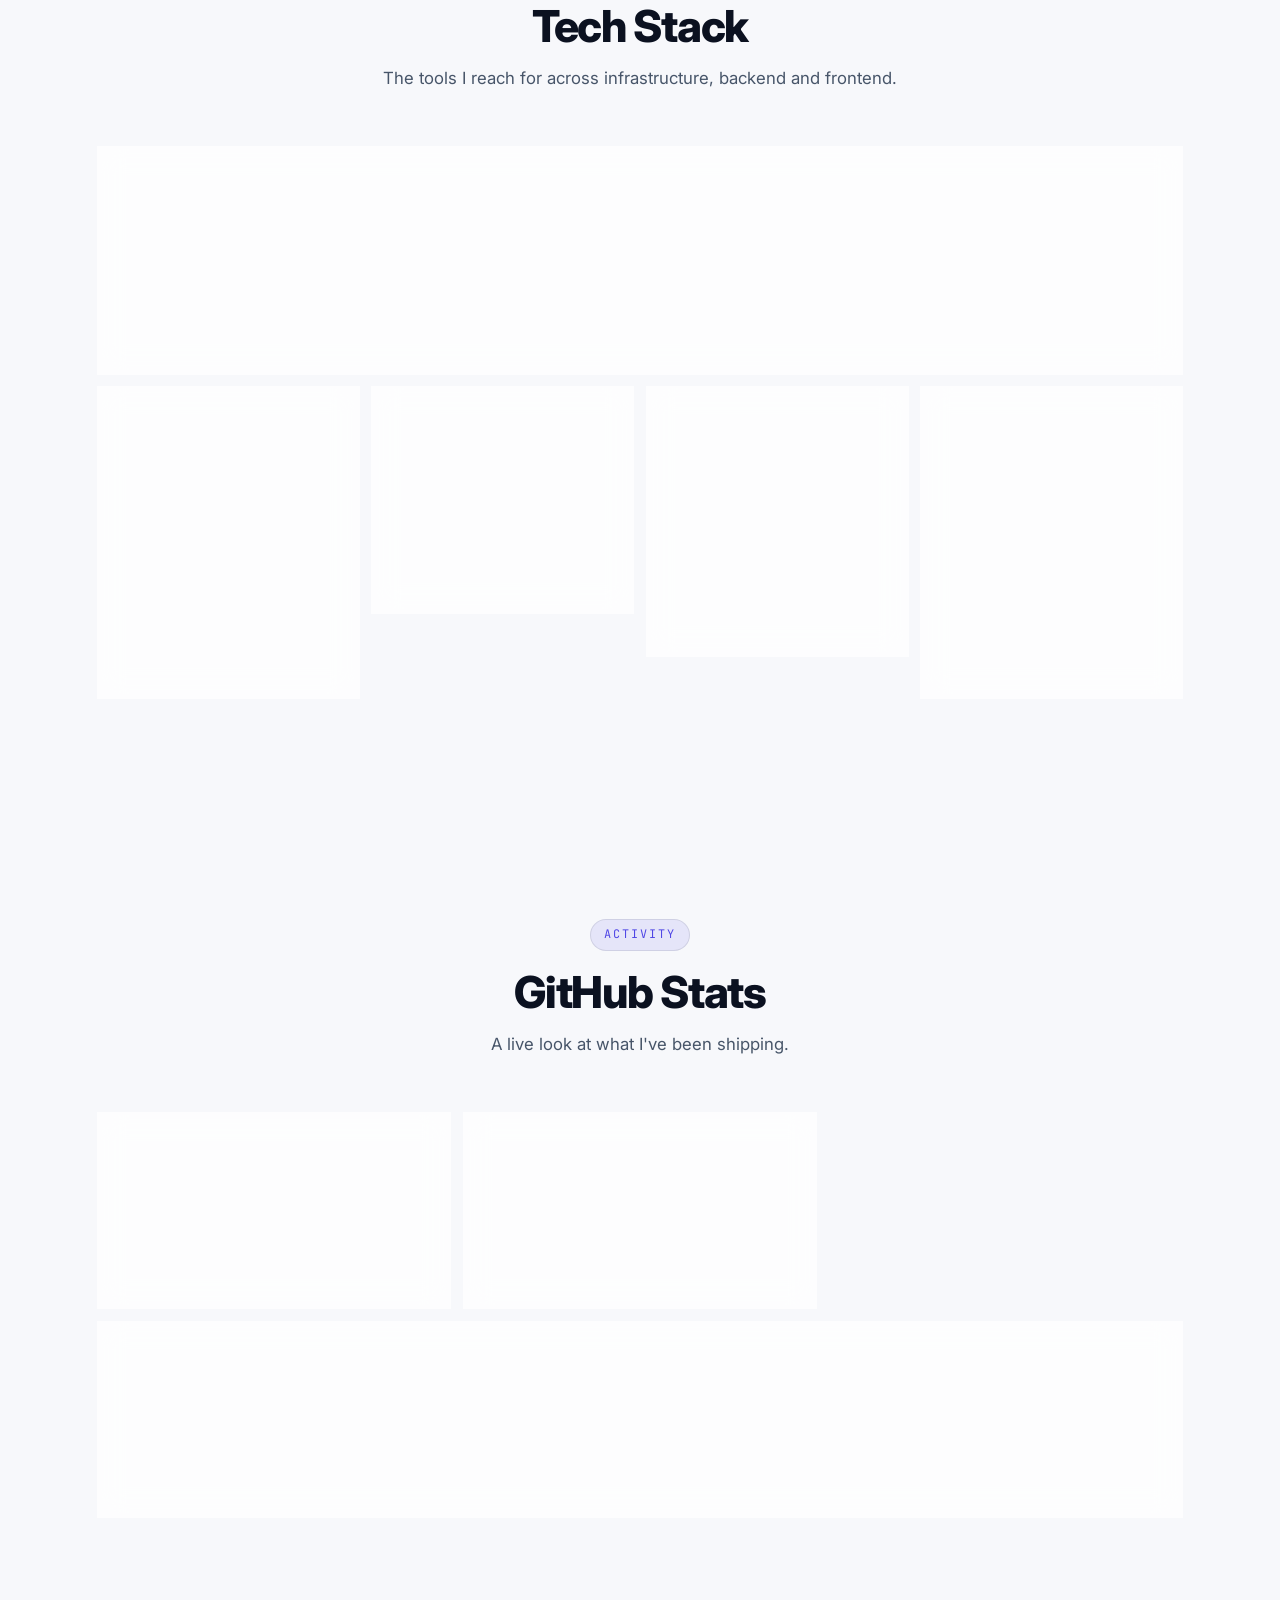
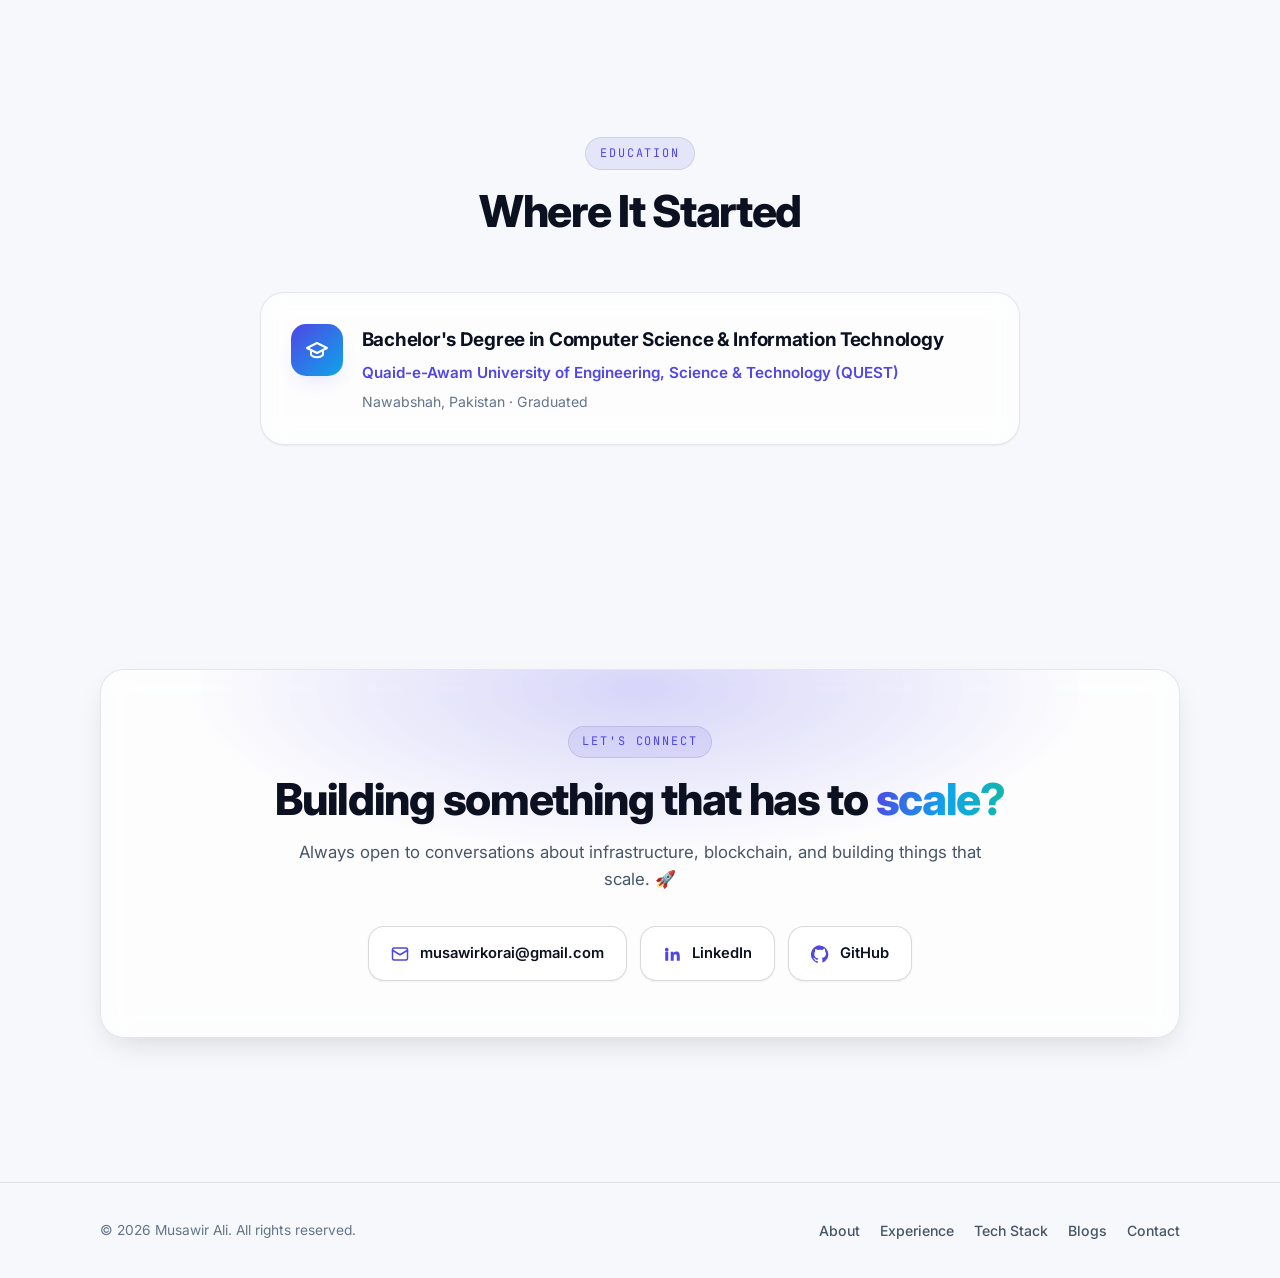
==== commit 6a292f13: "some improvements" ====
--- a/index.html
+++ b/index.html
@@ -1,467 +1,968 @@
-<!DOCTYPE html>
-<html lang="en">
+<!doctype html>
+<html lang="en" data-theme="dark">
   <head>
     <meta charset="UTF-8" />
-    <meta http-equiv="X-UA-Compatible" content="IE=edge" />
     <meta name="viewport" content="width=device-width, initial-scale=1.0" />
-    <title>Musawir's Portfolio</title>
+    <title>Musawir Ali — Blockchain Infrastructure Engineer</title>
+    <meta
+      name="description"
+      content="Musawir Ali — Blockchain Infrastructure Engineer, Full Stack Developer and DevOps. Building and running node infrastructure, cloud systems and end-to-end web products."
+    />
+    <meta name="theme-color" content="#070a13" />
+    <meta
+      property="og:title"
+      content="Musawir Ali — Blockchain Infrastructure Engineer"
+    />
+    <meta
+      property="og:description"
+      content="Blockchain infrastructure, cloud reliability and full stack engineering."
+    />
+    <meta property="og:type" content="website" />
+    <link rel="icon" href="./assets/pp.png" />
     <link rel="stylesheet" href="style.css" />
     <link rel="stylesheet" href="mediaqueries.css" />
+    <script>
+      // Apply the saved theme before first paint so there is no flash
+      (function () {
+        try {
+          var saved = localStorage.getItem("theme");
+          var prefersLight = window.matchMedia(
+            "(prefers-color-scheme: light)",
+          ).matches;
+          document.documentElement.setAttribute(
+            "data-theme",
+            saved || (prefersLight ? "light" : "dark"),
+          );
+        } catch (e) {}
+      })();
+    </script>
   </head>
   <body>
-    <nav id="desktop-nav">
-      <div class="logo">Musawir Ali</div>
-      <div>
-        <ul class="nav-links">
+    <svg class="icon-sprite" aria-hidden="true" focusable="false">
+      <symbol id="i-amazonwebservices" viewBox="0 0 24 24"><path d="M6.763 10.036c0 .296.032.535.088.71.064.176.144.368.256.576.04.063.056.127.056.183 0 .08-.048.16-.152.24l-.503.335a.383.383 0 0 1-.208.072c-.08 0-.16-.04-.239-.112a2.47 2.47 0 0 1-.287-.375 6.18 6.18 0 0 1-.248-.471c-.622.734-1.405 1.101-2.347 1.101-.67 0-1.205-.191-1.596-.574-.391-.384-.59-.894-.59-1.533 0-.678.239-1.23.726-1.644.487-.415 1.133-.623 1.955-.623.272 0 .551.024.846.064.296.04.6.104.918.176v-.583c0-.607-.127-1.03-.375-1.277-.255-.248-.686-.367-1.3-.367-.28 0-.568.031-.863.103-.295.072-.583.16-.862.272a2.287 2.287 0 0 1-.28.104.488.488 0 0 1-.127.023c-.112 0-.168-.08-.168-.247v-.391c0-.128.016-.224.056-.28a.597.597 0 0 1 .224-.167c.279-.144.614-.264 1.005-.36a4.84 4.84 0 0 1 1.246-.151c.95 0 1.644.216 2.091.647.439.43.662 1.085.662 1.963v2.586zm-3.24 1.214c.263 0 .534-.048.822-.144.287-.096.543-.271.758-.51.128-.152.224-.32.272-.512.047-.191.08-.423.08-.694v-.335a6.66 6.66 0 0 0-.735-.136 6.02 6.02 0 0 0-.75-.048c-.535 0-.926.104-1.19.32-.263.215-.39.518-.39.917 0 .375.095.655.295.846.191.2.47.296.838.296zm6.41.862c-.144 0-.24-.024-.304-.08-.064-.048-.12-.16-.168-.311L7.586 5.55a1.398 1.398 0 0 1-.072-.32c0-.128.064-.2.191-.2h.783c.151 0 .255.025.31.08.065.048.113.16.16.312l1.342 5.284 1.245-5.284c.04-.16.088-.264.151-.312a.549.549 0 0 1 .32-.08h.638c.152 0 .256.025.32.08.063.048.12.16.151.312l1.261 5.348 1.381-5.348c.048-.16.104-.264.16-.312a.52.52 0 0 1 .311-.08h.743c.127 0 .2.065.2.2 0 .04-.009.08-.017.128a1.137 1.137 0 0 1-.056.2l-1.923 6.17c-.048.16-.104.263-.168.311a.51.51 0 0 1-.303.08h-.687c-.151 0-.255-.024-.32-.08-.063-.056-.119-.16-.15-.32l-1.238-5.148-1.23 5.14c-.04.16-.087.264-.15.32-.065.056-.177.08-.32.08zm10.256.215c-.415 0-.83-.048-1.229-.143-.399-.096-.71-.2-.918-.32-.128-.071-.215-.151-.247-.223a.563.563 0 0 1-.048-.224v-.407c0-.167.064-.247.183-.247.048 0 .096.008.144.024.048.016.12.048.2.08.271.12.566.215.878.279.319.064.63.096.95.096.502 0 .894-.088 1.165-.264a.86.86 0 0 0 .415-.758.777.777 0 0 0-.215-.559c-.144-.151-.416-.287-.807-.415l-1.157-.36c-.583-.183-1.014-.454-1.277-.813a1.902 1.902 0 0 1-.4-1.158c0-.335.073-.63.216-.886.144-.255.335-.479.575-.654.24-.184.51-.32.83-.415.32-.096.655-.136 1.006-.136.175 0 .359.008.535.032.183.024.35.056.518.088.16.04.312.08.455.127.144.048.256.096.336.144a.69.69 0 0 1 .24.2.43.43 0 0 1 .071.263v.375c0 .168-.064.256-.184.256a.83.83 0 0 1-.303-.096 3.652 3.652 0 0 0-1.532-.311c-.455 0-.815.071-1.062.223-.248.152-.375.383-.375.71 0 .224.08.416.24.567.159.152.454.304.877.44l1.134.358c.574.184.99.44 1.237.767.247.327.367.702.367 1.117 0 .343-.072.655-.207.926-.144.272-.336.511-.583.703-.248.2-.543.343-.886.447-.36.111-.734.167-1.142.167zM21.698 16.207c-2.626 1.94-6.442 2.969-9.722 2.969-4.598 0-8.74-1.7-11.87-4.526-.247-.223-.024-.527.272-.351 3.384 1.963 7.559 3.153 11.877 3.153 2.914 0 6.114-.607 9.06-1.852.439-.2.814.287.383.607zM22.792 14.961c-.336-.43-2.22-.207-3.074-.103-.255.032-.295-.192-.063-.36 1.5-1.053 3.967-.75 4.254-.399.287.36-.08 2.826-1.485 4.007-.215.184-.423.088-.327-.151.32-.79 1.03-2.57.695-2.994z"/></symbol>
+      <symbol id="i-csharp" viewBox="0 0 128 128"><path d="M117.5 33.5l.3-.2c-.6-1.1-1.5-2.1-2.4-2.6L67.1 2.9c-.8-.5-1.9-.7-3.1-.7-1.2 0-2.3.3-3.1.7l-48 27.9c-1.7 1-2.9 3.5-2.9 5.4v55.7c0 1.1.2 2.3.9 3.4l-.2.1c.5.8 1.2 1.5 1.9 1.9l48.2 27.9c.8.5 1.9.7 3.1.7 1.2 0 2.3-.3 3.1-.7l48-27.9c1.7-1 2.9-3.5 2.9-5.4V36.1c.1-.8 0-1.7-.4-2.6zm-53.5 70c-21.8 0-39.5-17.7-39.5-39.5S42.2 24.5 64 24.5c14.7 0 27.5 8.1 34.3 20l-13 7.5C81.1 44.5 73.1 39.5 64 39.5c-13.5 0-24.5 11-24.5 24.5s11 24.5 24.5 24.5c9.1 0 17.1-5 21.3-12.4l12.9 7.6c-6.8 11.8-19.6 19.8-34.2 19.8zM115 62h-3.2l-.9 4h4.1v5h-5l-1.2 6h-4.9l1.2-6h-3.8l-1.2 6h-4.8l1.2-6H94v-5h3.5l.9-4H94v-5h5.3l1.2-6h4.9l-1.2 6h3.8l1.2-6h4.8l-1.2 6h2.2v5zm-12.7 4h3.8l.9-4h-3.8z"/></symbol>
+      <symbol id="i-css3" viewBox="0 0 24 24"><path d="M1.5 0h21l-1.91 21.563L11.977 24l-8.565-2.438L1.5 0zm17.09 4.413L5.41 4.41l.213 2.622 10.125.002-.255 2.716h-6.64l.24 2.573h6.182l-.366 3.523-2.91.804-2.956-.81-.188-2.11h-2.61l.29 3.855L12 19.288l5.373-1.53L18.59 4.414z"/></symbol>
+      <symbol id="i-django" viewBox="0 0 24 24"><path d="M11.146 0h3.924v18.166c-2.013.382-3.491.535-5.096.535-4.791 0-7.288-2.166-7.288-6.32 0-4.002 2.65-6.6 6.753-6.6.637 0 1.121.05 1.707.203zm0 9.143a3.894 3.894 0 00-1.325-.204c-1.988 0-3.134 1.223-3.134 3.365 0 2.09 1.096 3.236 3.109 3.236.433 0 .79-.025 1.35-.102V9.142zM21.314 6.06v9.098c0 3.134-.229 4.638-.917 5.937-.637 1.249-1.478 2.039-3.211 2.905l-3.644-1.733c1.733-.815 2.574-1.53 3.109-2.625.561-1.121.739-2.421.739-5.835V6.059h3.924zM17.39.021h3.924v4.026H17.39z"/></symbol>
+      <symbol id="i-docker" viewBox="0 0 24 24"><path d="M13.983 11.078h2.119a.186.186 0 00.186-.185V9.006a.186.186 0 00-.186-.186h-2.119a.185.185 0 00-.185.185v1.888c0 .102.083.185.185.185m-2.954-5.43h2.118a.186.186 0 00.186-.186V3.574a.186.186 0 00-.186-.185h-2.118a.185.185 0 00-.185.185v1.888c0 .102.082.185.185.185m0 2.716h2.118a.187.187 0 00.186-.186V6.29a.186.186 0 00-.186-.185h-2.118a.185.185 0 00-.185.185v1.887c0 .102.082.185.185.186m-2.93 0h2.12a.186.186 0 00.184-.186V6.29a.185.185 0 00-.185-.185H8.1a.185.185 0 00-.185.185v1.887c0 .102.083.185.185.186m-2.964 0h2.119a.186.186 0 00.185-.186V6.29a.185.185 0 00-.185-.185H5.136a.186.186 0 00-.186.185v1.887c0 .102.084.185.186.186m5.893 2.715h2.118a.186.186 0 00.186-.185V9.006a.186.186 0 00-.186-.186h-2.118a.185.185 0 00-.185.185v1.888c0 .102.082.185.185.185m-2.93 0h2.12a.185.185 0 00.184-.185V9.006a.185.185 0 00-.184-.186h-2.12a.185.185 0 00-.184.185v1.888c0 .102.083.185.185.185m-2.964 0h2.119a.185.185 0 00.185-.185V9.006a.185.185 0 00-.184-.186h-2.12a.186.186 0 00-.186.186v1.887c0 .102.084.185.186.185m-2.92 0h2.12a.185.185 0 00.184-.185V9.006a.185.185 0 00-.184-.186h-2.12a.185.185 0 00-.184.185v1.888c0 .102.082.185.185.185M23.763 9.89c-.065-.051-.672-.51-1.954-.51-.338.001-.676.03-1.01.087-.248-1.7-1.653-2.53-1.716-2.566l-.344-.199-.226.327c-.284.438-.49.922-.612 1.43-.23.97-.09 1.882.403 2.661-.595.332-1.55.413-1.744.42H.751a.751.751 0 00-.75.748 11.376 11.376 0 00.692 4.062c.545 1.428 1.355 2.48 2.41 3.124 1.18.723 3.1 1.137 5.275 1.137.983.003 1.963-.086 2.93-.266a12.248 12.248 0 003.823-1.389c.98-.567 1.86-1.288 2.61-2.136 1.252-1.418 1.998-2.997 2.553-4.4h.221c1.372 0 2.215-.549 2.68-1.009.309-.293.55-.65.707-1.046l.098-.288Z"/></symbol>
+      <symbol id="i-dotnet" viewBox="0 0 24 24"><path d="M24 8.77h-2.468v7.565h-1.425V8.77h-2.462V7.53H24zm-6.852 7.565h-4.821V7.53h4.63v1.24h-3.205v2.494h2.953v1.234h-2.953v2.604h3.396zm-6.708 0H8.882L4.78 9.863a2.896 2.896 0 0 1-.258-.51h-.036c.032.189.048.592.048 1.21v5.772H3.157V7.53h1.659l3.965 6.32c.167.261.275.442.323.54h.024c-.04-.233-.06-.629-.06-1.185V7.529h1.372zm-8.703-.693a.868.829 0 0 1-.869.829.868.829 0 0 1-.868-.83.868.829 0 0 1 .868-.828.868.829 0 0 1 .869.829Z"/></symbol>
+      <symbol id="i-express" viewBox="0 0 24 24"><path d="M24 18.588a1.529 1.529 0 01-1.895-.72l-3.45-4.771-.5-.667-4.003 5.444a1.466 1.466 0 01-1.802.708l5.158-6.92-4.798-6.251a1.595 1.595 0 011.9.666l3.576 4.83 3.596-4.81a1.435 1.435 0 011.788-.668L21.708 7.9l-2.522 3.283a.666.666 0 000 .994l4.804 6.412zM.002 11.576l.42-2.075c1.154-4.103 5.858-5.81 9.094-3.27 1.895 1.489 2.368 3.597 2.275 5.973H1.116C.943 16.447 4.005 19.009 7.92 17.7a4.078 4.078 0 002.582-2.876c.207-.666.548-.78 1.174-.588a5.417 5.417 0 01-2.589 3.957 6.272 6.272 0 01-7.306-.933 6.575 6.575 0 01-1.64-3.858c0-.235-.08-.455-.134-.666A88.33 88.33 0 010 11.577zm1.127-.286h9.654c-.06-3.076-2.001-5.258-4.59-5.278-2.882-.04-4.944 2.094-5.071 5.264z"/></symbol>
+      <symbol id="i-git" viewBox="0 0 24 24"><path d="M23.546 10.93L13.067.452c-.604-.603-1.582-.603-2.188 0L8.708 2.627l2.76 2.76c.645-.215 1.379-.07 1.889.441.516.515.658 1.258.438 1.9l2.658 2.66c.645-.223 1.387-.078 1.9.435.721.72.721 1.884 0 2.604-.719.719-1.881.719-2.6 0-.539-.541-.674-1.337-.404-1.996L12.86 8.955v6.525c.176.086.342.203.488.348.713.721.713 1.883 0 2.6-.719.721-1.889.721-2.609 0-.719-.719-.719-1.879 0-2.598.182-.18.387-.316.605-.406V8.835c-.217-.091-.424-.222-.6-.401-.545-.545-.676-1.342-.396-2.009L7.636 3.7.45 10.881c-.6.605-.6 1.584 0 2.189l10.48 10.477c.604.604 1.582.604 2.186 0l10.43-10.43c.605-.603.605-1.582 0-2.187"/></symbol>
+      <symbol id="i-githubactions" viewBox="0 0 24 24"><path d="M10.984 13.836a.5.5 0 0 1-.353-.146l-.745-.743a.5.5 0 1 1 .706-.708l.392.391 1.181-1.18a.5.5 0 0 1 .708.707l-1.535 1.533a.504.504 0 0 1-.354.146zm9.353-.147l1.534-1.532a.5.5 0 0 0-.707-.707l-1.181 1.18-.392-.391a.5.5 0 1 0-.706.708l.746.743a.497.497 0 0 0 .706-.001zM4.527 7.452l2.557-1.585A1 1 0 0 0 7.09 4.17L4.533 2.56A1 1 0 0 0 3 3.406v3.196a1.001 1.001 0 0 0 1.527.85zm2.03-2.436L4 6.602V3.406l2.557 1.61zM24 12.5c0 1.93-1.57 3.5-3.5 3.5a3.503 3.503 0 0 1-3.46-3h-2.08a3.503 3.503 0 0 1-3.46 3 3.502 3.502 0 0 1-3.46-3h-.558c-.972 0-1.85-.399-2.482-1.042V17c0 1.654 1.346 3 3 3h.04c.244-1.693 1.7-3 3.46-3 1.93 0 3.5 1.57 3.5 3.5S13.43 24 11.5 24a3.502 3.502 0 0 1-3.46-3H8c-2.206 0-4-1.794-4-4V9.899A5.008 5.008 0 0 1 0 5c0-2.757 2.243-5 5-5s5 2.243 5 5a5.005 5.005 0 0 1-4.952 4.998A2.482 2.482 0 0 0 7.482 12h.558c.244-1.693 1.7-3 3.46-3a3.502 3.502 0 0 1 3.46 3h2.08a3.503 3.503 0 0 1 3.46-3c1.93 0 3.5 1.57 3.5 3.5zm-15 8c0 1.378 1.122 2.5 2.5 2.5s2.5-1.122 2.5-2.5-1.122-2.5-2.5-2.5S9 19.122 9 20.5zM5 9c2.206 0 4-1.794 4-4S7.206 1 5 1 1 2.794 1 5s1.794 4 4 4zm9 3.5c0-1.378-1.122-2.5-2.5-2.5S9 11.122 9 12.5s1.122 2.5 2.5 2.5 2.5-1.122 2.5-2.5zm9 0c0-1.378-1.122-2.5-2.5-2.5S18 11.122 18 12.5s1.122 2.5 2.5 2.5 2.5-1.122 2.5-2.5zm-13 8a.5.5 0 1 0 1 0 .5.5 0 0 0-1 0zm2 0a.5.5 0 1 0 1 0 .5.5 0 0 0-1 0zm12 0c0 1.93-1.57 3.5-3.5 3.5a3.503 3.503 0 0 1-3.46-3.002c-.007.001-.013.005-.021.005l-.506.017h-.017a.5.5 0 0 1-.016-.999l.506-.017c.018-.002.035.006.052.007A3.503 3.503 0 0 1 20.5 17c1.93 0 3.5 1.57 3.5 3.5zm-1 0c0-1.378-1.122-2.5-2.5-2.5S18 19.122 18 20.5s1.122 2.5 2.5 2.5 2.5-1.122 2.5-2.5z"/></symbol>
+      <symbol id="i-gnubash" viewBox="0 0 24 24"><path d="M21.038,4.9l-7.577-4.498C13.009,0.134,12.505,0,12,0c-0.505,0-1.009,0.134-1.462,0.403L2.961,4.9 C2.057,5.437,1.5,6.429,1.5,7.503v8.995c0,1.073,0.557,2.066,1.462,2.603l7.577,4.497C10.991,23.866,11.495,24,12,24 c0.505,0,1.009-0.134,1.461-0.402l7.577-4.497c0.904-0.537,1.462-1.529,1.462-2.603V7.503C22.5,6.429,21.943,5.437,21.038,4.9z M15.17,18.946l0.013,0.646c0.001,0.078-0.05,0.167-0.111,0.198l-0.383,0.22c-0.061,0.031-0.111-0.007-0.112-0.085L14.57,19.29 c-0.328,0.136-0.66,0.169-0.872,0.084c-0.04-0.016-0.057-0.075-0.041-0.142l0.139-0.584c0.011-0.046,0.036-0.092,0.069-0.121 c0.012-0.011,0.024-0.02,0.036-0.026c0.022-0.011,0.043-0.014,0.062-0.006c0.229,0.077,0.521,0.041,0.802-0.101 c0.357-0.181,0.596-0.545,0.592-0.907c-0.003-0.328-0.181-0.465-0.613-0.468c-0.55,0.001-1.064-0.107-1.072-0.917 c-0.007-0.667,0.34-1.361,0.889-1.8l-0.007-0.652c-0.001-0.08,0.048-0.168,0.111-0.2l0.37-0.236 c0.061-0.031,0.111,0.007,0.112,0.087l0.006,0.653c0.273-0.109,0.511-0.138,0.726-0.088c0.047,0.012,0.067,0.076,0.048,0.151 l-0.144,0.578c-0.011,0.044-0.036,0.088-0.065,0.116c-0.012,0.012-0.025,0.021-0.038,0.028c-0.019,0.01-0.038,0.013-0.057,0.009 c-0.098-0.022-0.332-0.073-0.699,0.113c-0.385,0.195-0.52,0.53-0.517,0.778c0.003,0.297,0.155,0.387,0.681,0.396 c0.7,0.012,1.003,0.318,1.01,1.023C16.105,17.747,15.736,18.491,15.17,18.946z M19.143,17.859c0,0.06-0.008,0.116-0.058,0.145 l-1.916,1.164c-0.05,0.029-0.09,0.004-0.09-0.056v-0.494c0-0.06,0.037-0.093,0.087-0.122l1.887-1.129 c0.05-0.029,0.09-0.004,0.09,0.056V17.859z M20.459,6.797l-7.168,4.427c-0.894,0.523-1.553,1.109-1.553,2.187v8.833 c0,0.645,0.26,1.063,0.66,1.184c-0.131,0.023-0.264,0.039-0.398,0.039c-0.42,0-0.833-0.114-1.197-0.33L3.226,18.64 c-0.741-0.44-1.201-1.261-1.201-2.142V7.503c0-0.881,0.46-1.702,1.201-2.142l7.577-4.498c0.363-0.216,0.777-0.33,1.197-0.33 c0.419,0,0.833,0.114,1.197,0.33l7.577,4.498c0.624,0.371,1.046,1.013,1.164,1.732C21.686,6.557,21.12,6.411,20.459,6.797z"/></symbol>
+      <symbol id="i-grafana" viewBox="0 0 24 24"><path d="M23.02 10.59a8.578 8.578 0 0 0-.862-3.034 8.911 8.911 0 0 0-1.789-2.445c.337-1.342-.413-2.505-.413-2.505-1.292-.08-2.113.4-2.416.62-.052-.02-.102-.044-.154-.064-.22-.089-.446-.172-.677-.247-.231-.073-.47-.14-.711-.197a9.867 9.867 0 0 0-.875-.161C14.557.753 12.94 0 12.94 0c-1.804 1.145-2.147 2.744-2.147 2.744l-.018.093c-.098.029-.2.057-.298.088-.138.042-.275.094-.413.143-.138.055-.275.107-.41.166a8.869 8.869 0 0 0-1.557.87l-.063-.029c-2.497-.955-4.716.195-4.716.195-.203 2.658.996 4.33 1.235 4.636a11.608 11.608 0 0 0-.607 2.635C1.636 12.677.953 15.014.953 15.014c1.926 2.214 4.171 2.351 4.171 2.351.003-.002.006-.002.006-.005.285.509.615.994.986 1.446.156.19.32.371.488.548-.704 2.009.099 3.68.099 3.68 2.144.08 3.553-.937 3.849-1.173a9.784 9.784 0 0 0 3.164.501h.08l.055-.003.107-.002.103-.005.003.002c1.01 1.44 2.788 1.646 2.788 1.646 1.264-1.332 1.337-2.653 1.337-2.94v-.058c0-.02-.003-.039-.003-.06.265-.187.52-.387.758-.6a7.875 7.875 0 0 0 1.415-1.7c1.43.083 2.437-.885 2.437-.885-.236-1.49-1.085-2.216-1.264-2.354l-.018-.013-.016-.013a.217.217 0 0 1-.031-.02c.008-.092.016-.18.02-.27.011-.162.016-.323.016-.48v-.253l-.005-.098-.008-.135a1.891 1.891 0 0 0-.01-.13c-.003-.042-.008-.083-.013-.125l-.016-.124-.018-.122a6.215 6.215 0 0 0-2.032-3.73 6.015 6.015 0 0 0-3.222-1.46 6.292 6.292 0 0 0-.85-.048l-.107.002h-.063l-.044.003-.104.008a4.777 4.777 0 0 0-3.335 1.695c-.332.4-.592.84-.768 1.297a4.594 4.594 0 0 0-.312 1.817l.003.091c.005.055.007.11.013.164a3.615 3.615 0 0 0 .698 1.82 3.53 3.53 0 0 0 1.827 1.282c.33.098.66.14.971.137.039 0 .078 0 .114-.002l.063-.003c.02 0 .041-.003.062-.003.034-.002.065-.007.099-.01.007 0 .018-.003.028-.003l.031-.005.06-.008a1.18 1.18 0 0 0 .112-.02c.036-.008.072-.013.109-.024a2.634 2.634 0 0 0 .914-.415c.028-.02.056-.041.085-.065a.248.248 0 0 0 .039-.35.244.244 0 0 0-.309-.06l-.078.042c-.09.044-.184.083-.283.116a2.476 2.476 0 0 1-.475.096c-.028.003-.054.006-.083.006l-.083.002c-.026 0-.054 0-.08-.002l-.102-.006h-.012l-.024.006c-.016-.003-.031-.003-.044-.006-.031-.002-.06-.007-.091-.01a2.59 2.59 0 0 1-.724-.213 2.557 2.557 0 0 1-.667-.438 2.52 2.52 0 0 1-.805-1.475 2.306 2.306 0 0 1-.029-.444l.006-.122v-.023l.002-.031c.003-.021.003-.04.005-.06a3.163 3.163 0 0 1 1.352-2.29 3.12 3.12 0 0 1 .937-.43 2.946 2.946 0 0 1 .776-.101h.06l.07.002.045.003h.026l.07.005a4.041 4.041 0 0 1 1.635.49 3.94 3.94 0 0 1 1.602 1.662 3.77 3.77 0 0 1 .397 1.414l.005.076.003.075c.002.026.002.05.002.075 0 .024.003.052 0 .07v.065l-.002.073-.008.174a6.195 6.195 0 0 1-.08.639 5.1 5.1 0 0 1-.267.927 5.31 5.31 0 0 1-.624 1.13 5.052 5.052 0 0 1-3.237 2.014 4.82 4.82 0 0 1-.649.066l-.039.003h-.287a6.607 6.607 0 0 1-1.716-.265 6.776 6.776 0 0 1-3.4-2.274 6.75 6.75 0 0 1-.746-1.15 6.616 6.616 0 0 1-.714-2.596l-.005-.083-.002-.02v-.056l-.003-.073v-.096l-.003-.104v-.07l.003-.163c.008-.22.026-.45.054-.678a8.707 8.707 0 0 1 .28-1.355c.128-.444.286-.872.473-1.277a7.04 7.04 0 0 1 1.456-2.1 5.925 5.925 0 0 1 .953-.763c.169-.111.343-.213.524-.306.089-.05.182-.091.273-.135.047-.02.093-.042.138-.062a7.177 7.177 0 0 1 .714-.267l.145-.045c.049-.015.098-.026.148-.041.098-.029.197-.052.296-.076.049-.013.1-.02.15-.033l.15-.032.151-.028.076-.013.075-.01.153-.024c.057-.01.114-.013.171-.023l.169-.021c.036-.003.073-.008.106-.01l.073-.008.036-.003.042-.002c.057-.003.114-.008.171-.01l.086-.006h.023l.037-.003.145-.007a7.999 7.999 0 0 1 1.708.125 7.917 7.917 0 0 1 2.048.68 8.253 8.253 0 0 1 1.672 1.09l.09.077.089.078c.06.052.114.107.171.159.057.052.112.106.166.16.052.055.107.107.159.164a8.671 8.671 0 0 1 1.41 1.978c.012.026.028.052.04.078l.04.078.075.156c.023.051.05.1.07.153l.065.15a8.848 8.848 0 0 1 .45 1.34.19.19 0 0 0 .201.142.186.186 0 0 0 .172-.184c.01-.246.002-.532-.024-.856z"/></symbol>
+      <symbol id="i-html5" viewBox="0 0 24 24"><path d="M1.5 0h21l-1.91 21.563L11.977 24l-8.564-2.438L1.5 0zm7.031 9.75l-.232-2.718 10.059.003.23-2.622L5.412 4.41l.698 8.01h9.126l-.326 3.426-2.91.804-2.955-.81-.188-2.11H6.248l.33 4.171L12 19.351l5.379-1.443.744-8.157H8.531z"/></symbol>
+      <symbol id="i-javascript" viewBox="0 0 24 24"><path d="M0 0h24v24H0V0zm22.034 18.276c-.175-1.095-.888-2.015-3.003-2.873-.736-.345-1.554-.585-1.797-1.14-.091-.33-.105-.51-.046-.705.15-.646.915-.84 1.515-.66.39.12.75.42.976.9 1.034-.676 1.034-.676 1.755-1.125-.27-.42-.404-.601-.586-.78-.63-.705-1.469-1.065-2.834-1.034l-.705.089c-.676.165-1.32.525-1.71 1.005-1.14 1.291-.811 3.541.569 4.471 1.365 1.02 3.361 1.244 3.616 2.205.24 1.17-.87 1.545-1.966 1.41-.811-.18-1.26-.586-1.755-1.336l-1.83 1.051c.21.48.45.689.81 1.109 1.74 1.756 6.09 1.666 6.871-1.004.029-.09.24-.705.074-1.65l.046.067zm-8.983-7.245h-2.248c0 1.938-.009 3.864-.009 5.805 0 1.232.063 2.363-.138 2.711-.33.689-1.18.601-1.566.48-.396-.196-.597-.466-.83-.855-.063-.105-.11-.196-.127-.196l-1.825 1.125c.305.63.75 1.172 1.324 1.517.855.51 2.004.675 3.207.405.783-.226 1.458-.691 1.811-1.411.51-.93.402-2.07.397-3.346.012-2.054 0-4.109 0-6.179l.004-.056z"/></symbol>
+      <symbol id="i-kubernetes" viewBox="0 0 24 24"><path d="M10.204 14.35l.007.01-.999 2.413a5.171 5.171 0 0 1-2.075-2.597l2.578-.437.004.005a.44.44 0 0 1 .484.606zm-.833-2.129a.44.44 0 0 0 .173-.756l.002-.011L7.585 9.7a5.143 5.143 0 0 0-.73 3.255l2.514-.725.002-.009zm1.145-1.98a.44.44 0 0 0 .699-.337l.01-.005.15-2.62a5.144 5.144 0 0 0-3.01 1.442l2.147 1.523.004-.002zm.76 2.75l.723.349.722-.347.18-.78-.5-.623h-.804l-.5.623.179.779zm1.5-3.095a.44.44 0 0 0 .7.336l.008.003 2.134-1.513a5.188 5.188 0 0 0-2.992-1.442l.148 2.615.002.001zm10.876 5.97l-5.773 7.181a1.6 1.6 0 0 1-1.248.594l-9.261.003a1.6 1.6 0 0 1-1.247-.596l-5.776-7.18a1.583 1.583 0 0 1-.307-1.34L2.1 5.573c.108-.47.425-.864.863-1.073L11.305.513a1.606 1.606 0 0 1 1.385 0l8.345 3.985c.438.209.755.604.863 1.073l2.062 8.955c.108.47-.005.963-.308 1.34zm-3.289-2.057c-.042-.01-.103-.026-.145-.034-.174-.033-.315-.025-.479-.038-.35-.037-.638-.067-.895-.148-.105-.04-.18-.165-.216-.216l-.201-.059a6.45 6.45 0 0 0-.105-2.332 6.465 6.465 0 0 0-.936-2.163c.052-.047.15-.133.177-.159.008-.09.001-.183.094-.282.197-.185.444-.338.743-.522.142-.084.273-.137.415-.242.032-.024.076-.062.11-.089.24-.191.295-.52.123-.736-.172-.216-.506-.236-.745-.045-.034.027-.08.062-.111.088-.134.116-.217.23-.33.35-.246.25-.45.458-.673.609-.097.056-.239.037-.303.033l-.19.135a6.545 6.545 0 0 0-4.146-2.003l-.012-.223c-.065-.062-.143-.115-.163-.25-.022-.268.015-.557.057-.905.023-.163.061-.298.068-.475.001-.04-.001-.099-.001-.142 0-.306-.224-.555-.5-.555-.275 0-.499.249-.499.555l.001.014c0 .041-.002.092 0 .128.006.177.044.312.067.475.042.348.078.637.056.906a.545.545 0 0 1-.162.258l-.012.211a6.424 6.424 0 0 0-4.166 2.003 8.373 8.373 0 0 1-.18-.128c-.09.012-.18.04-.297-.029-.223-.15-.427-.358-.673-.608-.113-.12-.195-.234-.329-.349-.03-.026-.077-.062-.111-.088a.594.594 0 0 0-.348-.132.481.481 0 0 0-.398.176c-.172.216-.117.546.123.737l.007.005.104.083c.142.105.272.159.414.242.299.185.546.338.743.522.076.082.09.226.1.288l.16.143a6.462 6.462 0 0 0-1.02 4.506l-.208.06c-.055.072-.133.184-.215.217-.257.081-.546.11-.895.147-.164.014-.305.006-.48.039-.037.007-.09.02-.133.03l-.004.002-.007.002c-.295.071-.484.342-.423.608.061.267.349.429.645.365l.007-.001.01-.003.129-.029c.17-.046.294-.113.448-.172.33-.118.604-.217.87-.256.112-.009.23.069.288.101l.217-.037a6.5 6.5 0 0 0 2.88 3.596l-.09.218c.033.084.069.199.044.282-.097.252-.263.517-.452.813-.091.136-.185.242-.268.399-.02.037-.045.095-.064.134-.128.275-.034.591.213.71.248.12.556-.007.69-.282v-.002c.02-.039.046-.09.062-.127.07-.162.094-.301.144-.458.132-.332.205-.68.387-.897.05-.06.13-.082.215-.105l.113-.205a6.453 6.453 0 0 0 4.609.012l.106.192c.086.028.18.042.256.155.136.232.229.507.342.84.05.156.074.295.145.457.016.037.043.09.062.129.133.276.442.402.69.282.247-.118.341-.435.213-.71-.02-.039-.045-.096-.065-.134-.083-.156-.177-.261-.268-.398-.19-.296-.346-.541-.443-.793-.04-.13.007-.21.038-.294-.018-.022-.059-.144-.083-.202a6.499 6.499 0 0 0 2.88-3.622c.064.01.176.03.213.038.075-.05.144-.114.28-.104.266.039.54.138.87.256.154.06.277.128.448.173.036.01.088.019.13.028l.009.003.007.001c.297.064.584-.098.645-.365.06-.266-.128-.537-.423-.608zM16.4 9.701l-1.95 1.746v.005a.44.44 0 0 0 .173.757l.003.01 2.526.728a5.199 5.199 0 0 0-.108-1.674A5.208 5.208 0 0 0 16.4 9.7zm-4.013 5.325a.437.437 0 0 0-.404-.232.44.44 0 0 0-.372.233h-.002l-1.268 2.292a5.164 5.164 0 0 0 3.326.003l-1.27-2.296h-.01zm1.888-1.293a.44.44 0 0 0-.27.036.44.44 0 0 0-.214.572l-.003.004 1.01 2.438a5.15 5.15 0 0 0 2.081-2.615l-2.6-.44-.004.005z"/></symbol>
+      <symbol id="i-laravel" viewBox="0 0 24 24"><path d="M23.642 5.43a.364.364 0 01.014.1v5.149c0 .135-.073.26-.189.326l-4.323 2.49v4.934a.378.378 0 01-.188.326L9.93 23.949a.316.316 0 01-.066.027c-.008.002-.016.008-.024.01a.348.348 0 01-.192 0c-.011-.002-.02-.008-.03-.012-.02-.008-.042-.014-.062-.025L.533 18.755a.376.376 0 01-.189-.326V2.974c0-.033.005-.066.014-.098.003-.012.01-.02.014-.032a.369.369 0 01.023-.058c.004-.013.015-.022.023-.033l.033-.045c.012-.01.025-.018.037-.027.014-.012.027-.024.041-.034H.53L5.043.05a.375.375 0 01.375 0L9.93 2.647h.002c.015.01.027.021.04.033l.038.027c.013.014.02.03.033.045.008.011.02.021.025.033.01.02.017.038.024.058.003.011.01.021.013.032.01.031.014.064.014.098v9.652l3.76-2.164V5.527c0-.033.004-.066.013-.098.003-.01.01-.02.013-.032a.487.487 0 01.024-.059c.007-.012.018-.02.025-.033.012-.015.021-.03.033-.043.012-.012.025-.02.037-.028.014-.01.026-.023.041-.032h.001l4.513-2.598a.375.375 0 01.375 0l4.513 2.598c.016.01.027.021.042.031.012.01.025.018.036.028.013.014.022.03.034.044.008.012.019.021.024.033.011.02.018.04.024.06.006.01.012.021.015.032zm-.74 5.032V6.179l-1.578.908-2.182 1.256v4.283zm-4.51 7.75v-4.287l-2.147 1.225-6.126 3.498v4.325zM1.093 3.624v14.588l8.273 4.761v-4.325l-4.322-2.445-.002-.003H5.04c-.014-.01-.025-.021-.04-.031-.011-.01-.024-.018-.035-.027l-.001-.002c-.013-.012-.021-.025-.031-.04-.01-.011-.021-.022-.028-.036h-.002c-.008-.014-.013-.031-.02-.047-.006-.016-.014-.027-.018-.043a.49.49 0 01-.008-.057c-.002-.014-.006-.027-.006-.041V5.789l-2.18-1.257zM5.23.81L1.47 2.974l3.76 2.164 3.758-2.164zm1.956 13.505l2.182-1.256V3.624l-1.58.91-2.182 1.255v9.435zm11.581-10.95l-3.76 2.163 3.76 2.163 3.759-2.164zm-.376 4.978L16.21 7.087 14.63 6.18v4.283l2.182 1.256 1.58.908zm-8.65 9.654l5.514-3.148 2.756-1.572-3.757-2.163-4.323 2.489-3.941 2.27z"/></symbol>
+      <symbol id="i-linux" viewBox="0 0 24 24"><path d="M12.504 0c-.155 0-.315.008-.48.021-4.226.333-3.105 4.807-3.17 6.298-.076 1.092-.3 1.953-1.05 3.02-.885 1.051-2.127 2.75-2.716 4.521-.278.832-.41 1.684-.287 2.489a.424.424 0 00-.11.135c-.26.268-.45.6-.663.839-.199.199-.485.267-.797.4-.313.136-.658.269-.864.68-.09.189-.136.394-.132.602 0 .199.027.4.055.536.058.399.116.728.04.97-.249.68-.28 1.145-.106 1.484.174.334.535.47.94.601.81.2 1.91.135 2.774.6.926.466 1.866.67 2.616.47.526-.116.97-.464 1.208-.946.587-.003 1.23-.269 2.26-.334.699-.058 1.574.267 2.577.2.025.134.063.198.114.333l.003.003c.391.778 1.113 1.132 1.884 1.071.771-.06 1.592-.536 2.257-1.306.631-.765 1.683-1.084 2.378-1.503.348-.199.629-.469.649-.853.023-.4-.2-.811-.714-1.376v-.097l-.003-.003c-.17-.2-.25-.535-.338-.926-.085-.401-.182-.786-.492-1.046h-.003c-.059-.054-.123-.067-.188-.135a.357.357 0 00-.19-.064c.431-1.278.264-2.55-.173-3.694-.533-1.41-1.465-2.638-2.175-3.483-.796-1.005-1.576-1.957-1.56-3.368.026-2.152.236-6.133-3.544-6.139zm.529 3.405h.013c.213 0 .396.062.584.198.19.135.33.332.438.533.105.259.158.459.166.724 0-.02.006-.04.006-.06v.105a.086.086 0 01-.004-.021l-.004-.024a1.807 1.807 0 01-.15.706.953.953 0 01-.213.335.71.71 0 00-.088-.042c-.104-.045-.198-.064-.284-.133a1.312 1.312 0 00-.22-.066c.05-.06.146-.133.183-.198.053-.128.082-.264.088-.402v-.02a1.21 1.21 0 00-.061-.4c-.045-.134-.101-.2-.183-.333-.084-.066-.167-.132-.267-.132h-.016c-.093 0-.176.03-.262.132a.8.8 0 00-.205.334 1.18 1.18 0 00-.09.4v.019c.002.089.008.179.02.267-.193-.067-.438-.135-.607-.202a1.635 1.635 0 01-.018-.2v-.02a1.772 1.772 0 01.15-.768c.082-.22.232-.406.43-.533a.985.985 0 01.594-.2zm-2.962.059h.036c.142 0 .27.048.399.135.146.129.264.288.344.465.09.199.14.4.153.667v.004c.007.134.006.2-.002.266v.08c-.03.007-.056.018-.083.024-.152.055-.274.135-.393.2.012-.09.013-.18.003-.267v-.015c-.012-.133-.04-.2-.082-.333a.613.613 0 00-.166-.267.248.248 0 00-.183-.064h-.021c-.071.006-.13.04-.186.132a.552.552 0 00-.12.27.944.944 0 00-.023.33v.015c.012.135.037.2.08.334.046.134.098.2.166.268.01.009.02.018.034.024-.07.057-.117.07-.176.136a.304.304 0 01-.131.068 2.62 2.62 0 01-.275-.402 1.772 1.772 0 01-.155-.667 1.759 1.759 0 01.08-.668 1.43 1.43 0 01.283-.535c.128-.133.26-.2.418-.2zm1.37 1.706c.332 0 .733.065 1.216.399.293.2.523.269 1.052.468h.003c.255.136.405.266.478.399v-.131a.571.571 0 01.016.47c-.123.31-.516.643-1.063.842v.002c-.268.135-.501.333-.775.465-.276.135-.588.292-1.012.267a1.139 1.139 0 01-.448-.067 3.566 3.566 0 01-.322-.198c-.195-.135-.363-.332-.612-.465v-.005h-.005c-.4-.246-.616-.512-.686-.71-.07-.268-.005-.47.193-.6.224-.135.38-.271.483-.336.104-.074.143-.102.176-.131h.002v-.003c.169-.202.436-.47.839-.601.139-.036.294-.065.466-.065zm2.8 2.142c.358 1.417 1.196 3.475 1.735 4.473.286.534.855 1.659 1.102 3.024.156-.005.33.018.513.064.646-1.671-.546-3.467-1.089-3.966-.22-.2-.232-.335-.123-.335.59.534 1.365 1.572 1.646 2.757.13.535.16 1.104.021 1.67.067.028.135.06.205.067 1.032.534 1.413.938 1.23 1.537v-.043c-.06-.003-.12 0-.18 0h-.016c.151-.467-.182-.825-1.065-1.224-.915-.4-1.646-.336-1.77.465-.008.043-.013.066-.018.135-.068.023-.139.053-.209.064-.43.268-.662.669-.793 1.187-.13.533-.17 1.156-.205 1.869v.003c-.02.334-.17.838-.319 1.35-1.5 1.072-3.58 1.538-5.348.334a2.645 2.645 0 00-.402-.533 1.45 1.45 0 00-.275-.333c.182 0 .338-.03.465-.067a.615.615 0 00.314-.334c.108-.267 0-.697-.345-1.163-.345-.467-.931-.995-1.788-1.521-.63-.4-.986-.87-1.15-1.396-.165-.534-.143-1.085-.015-1.645.245-1.07.873-2.11 1.274-2.763.107-.065.037.135-.408.974-.396.751-1.14 2.497-.122 3.854a8.123 8.123 0 01.647-2.876c.564-1.278 1.743-3.504 1.836-5.268.048.036.217.135.289.202.218.133.38.333.59.465.21.201.477.335.876.335.039.003.075.006.11.006.412 0 .73-.134.997-.268.29-.134.52-.334.74-.4h.005c.467-.135.835-.402 1.044-.7zm2.185 8.958c.037.6.343 1.245.882 1.377.588.134 1.434-.333 1.791-.765l.211-.01c.315-.007.577.01.847.268l.003.003c.208.199.305.53.391.876.085.4.154.78.409 1.066.486.527.645.906.636 1.14l.003-.007v.018l-.003-.012c-.015.262-.185.396-.498.595-.63.401-1.746.712-2.457 1.57-.618.737-1.37 1.14-2.036 1.191-.664.053-1.237-.2-1.574-.898l-.005-.003c-.21-.4-.12-1.025.056-1.69.176-.668.428-1.344.463-1.897.037-.714.076-1.335.195-1.814.12-.465.308-.797.641-.984l.045-.022zm-10.814.049h.01c.053 0 .105.005.157.014.376.055.706.333 1.023.752l.91 1.664.003.003c.243.533.754 1.064 1.189 1.637.434.598.77 1.131.729 1.57v.006c-.057.744-.48 1.148-1.125 1.294-.645.135-1.52.002-2.395-.464-.968-.536-2.118-.469-2.857-.602-.369-.066-.61-.2-.723-.4-.11-.2-.113-.602.123-1.23v-.004l.002-.003c.117-.334.03-.752-.027-1.118-.055-.401-.083-.71.043-.94.16-.334.396-.4.69-.533.294-.135.64-.202.915-.47h.002v-.002c.256-.268.445-.601.668-.838.19-.201.38-.336.663-.336zm7.159-9.074c-.435.201-.945.535-1.488.535-.542 0-.97-.267-1.28-.466-.154-.134-.28-.268-.373-.335-.164-.134-.144-.333-.074-.333.109.016.129.134.199.2.096.066.215.2.36.333.292.2.68.467 1.167.467.485 0 1.053-.267 1.398-.466.195-.135.445-.334.648-.467.156-.136.149-.267.279-.267.128.016.034.134-.147.332a8.097 8.097 0 01-.69.468zm-1.082-1.583V5.64c-.006-.02.013-.042.029-.05.074-.043.18-.027.26.004.063 0 .16.067.15.135-.006.049-.085.066-.135.066-.055 0-.092-.043-.141-.068-.052-.018-.146-.008-.163-.065zm-.551 0c-.02.058-.113.049-.166.066-.047.025-.086.068-.14.068-.05 0-.13-.02-.136-.068-.01-.066.088-.133.15-.133.08-.031.184-.047.259-.005.019.009.036.03.03.05v.02h.003z"/></symbol>
+      <symbol id="i-mongodb" viewBox="0 0 24 24"><path d="M17.193 9.555c-1.264-5.58-4.252-7.414-4.573-8.115-.28-.394-.53-.954-.735-1.44-.036.495-.055.685-.523 1.184-.723.566-4.438 3.682-4.74 10.02-.282 5.912 4.27 9.435 4.888 9.884l.07.05A73.49 73.49 0 0111.91 24h.481c.114-1.032.284-2.056.51-3.07.417-.296.604-.463.85-.693a11.342 11.342 0 003.639-8.464c.01-.814-.103-1.662-.197-2.218zm-5.336 8.195s0-8.291.275-8.29c.213 0 .49 10.695.49 10.695-.381-.045-.765-1.76-.765-2.405z"/></symbol>
+      <symbol id="i-mysql" viewBox="0 0 24 24"><path d="M16.405 5.501c-.115 0-.193.014-.274.033v.013h.014c.054.104.146.18.214.273.054.107.1.214.154.32l.014-.015c.094-.066.14-.172.14-.333-.04-.047-.046-.094-.08-.14-.04-.067-.126-.1-.18-.153zM5.77 18.695h-.927a50.854 50.854 0 00-.27-4.41h-.008l-1.41 4.41H2.45l-1.4-4.41h-.01a72.892 72.892 0 00-.195 4.41H0c.055-1.966.192-3.81.41-5.53h1.15l1.335 4.064h.008l1.347-4.064h1.095c.242 2.015.384 3.86.428 5.53zm4.017-4.08c-.378 2.045-.876 3.533-1.492 4.46-.482.716-1.01 1.073-1.583 1.073-.153 0-.34-.046-.566-.138v-.494c.11.017.24.026.386.026.268 0 .483-.075.647-.222.197-.18.295-.382.295-.605 0-.155-.077-.47-.23-.944L6.23 14.615h.91l.727 2.36c.164.536.233.91.205 1.123.4-1.064.678-2.227.835-3.483zm12.325 4.08h-2.63v-5.53h.885v4.85h1.745zm-3.32.135l-1.016-.5c.09-.076.177-.158.255-.25.433-.506.648-1.258.648-2.253 0-1.83-.718-2.746-2.155-2.746-.704 0-1.254.232-1.65.697-.43.508-.646 1.256-.646 2.245 0 .972.19 1.686.574 2.14.35.41.877.615 1.583.615.264 0 .506-.033.725-.098l1.325.772.36-.622zM15.5 17.588c-.225-.36-.337-.94-.337-1.736 0-1.393.424-2.09 1.27-2.09.443 0 .77.167.977.5.224.362.336.936.336 1.723 0 1.404-.424 2.108-1.27 2.108-.445 0-.77-.167-.978-.5zm-1.658-.425c0 .47-.172.856-.516 1.156-.344.3-.803.45-1.384.45-.543 0-1.064-.172-1.573-.515l.237-.476c.438.22.833.328 1.19.328.332 0 .593-.073.783-.22a.754.754 0 00.3-.615c0-.33-.23-.61-.648-.845-.388-.213-1.163-.657-1.163-.657-.422-.307-.632-.636-.632-1.177 0-.45.157-.81.47-1.085.315-.278.72-.415 1.22-.415.512 0 .98.136 1.4.41l-.213.476a2.726 2.726 0 00-1.064-.23c-.283 0-.502.068-.654.206a.685.685 0 00-.248.524c0 .328.234.61.666.85.393.215 1.187.67 1.187.67.433.305.648.63.648 1.168zm9.382-5.852c-.535-.014-.95.04-1.297.188-.1.04-.26.04-.274.167.055.053.063.14.11.214.08.134.218.313.346.407.14.11.28.216.427.31.26.16.555.255.81.416.145.094.293.213.44.313.073.05.12.14.214.172v-.02c-.046-.06-.06-.147-.105-.214-.067-.067-.134-.127-.2-.193a3.223 3.223 0 00-.695-.675c-.214-.146-.682-.35-.77-.595l-.013-.014c.146-.013.32-.066.46-.106.227-.06.435-.047.67-.106.106-.027.213-.06.32-.094v-.06c-.12-.12-.21-.283-.334-.395a8.867 8.867 0 00-1.104-.823c-.21-.134-.476-.22-.697-.334-.08-.04-.214-.06-.26-.127-.12-.146-.19-.34-.275-.514a17.69 17.69 0 01-.547-1.163c-.12-.262-.193-.523-.34-.763-.69-1.137-1.437-1.826-2.586-2.5-.247-.14-.543-.2-.856-.274-.167-.008-.334-.02-.5-.027-.11-.047-.216-.174-.31-.235-.38-.24-1.364-.76-1.644-.072-.18.434.267.862.422 1.082.115.153.26.328.34.5.047.116.06.235.107.356.106.294.207.622.347.897.073.14.153.287.247.413.054.073.146.107.167.227-.094.136-.1.334-.154.5-.24.757-.146 1.693.194 2.25.107.166.362.534.703.393.3-.12.234-.5.32-.835.02-.08.007-.133.048-.187v.015c.094.188.188.367.274.555.206.328.566.668.867.895.16.12.287.328.487.402v-.02h-.015c-.043-.058-.1-.086-.154-.133a3.445 3.445 0 01-.35-.4 8.76 8.76 0 01-.747-1.218c-.11-.21-.202-.436-.29-.643-.04-.08-.04-.2-.107-.24-.1.146-.247.273-.32.453-.127.288-.14.642-.188 1.01-.027.007-.014 0-.027.014-.214-.052-.287-.274-.367-.46-.2-.475-.233-1.238-.06-1.785.047-.14.247-.582.167-.716-.042-.127-.174-.2-.247-.303a2.478 2.478 0 01-.24-.427c-.16-.374-.24-.788-.414-1.162-.08-.173-.22-.354-.334-.513-.127-.18-.267-.307-.368-.52-.033-.073-.08-.194-.027-.274.014-.054.042-.075.094-.09.088-.072.335.022.422.062.247.1.455.194.662.334.094.066.195.193.315.226h.14c.214.047.455.014.655.073.355.114.675.28.962.46a5.953 5.953 0 012.085 2.286c.08.154.115.295.188.455.14.33.313.663.455.982.14.315.275.636.476.897.1.14.502.213.682.286.133.06.34.115.46.188.23.14.454.3.67.454.11.076.443.243.463.378z"/></symbol>
+      <symbol id="i-nextdotjs" viewBox="0 0 24 24"><path d="M18.665 21.978C16.758 23.255 14.465 24 12 24 5.377 24 0 18.623 0 12S5.377 0 12 0s12 5.377 12 12c0 3.583-1.574 6.801-4.067 9.001L9.219 7.2H7.2v9.596h1.615V9.251l9.85 12.727Zm-3.332-8.533 1.6 2.061V7.2h-1.6v6.245Z"/></symbol>
+      <symbol id="i-nginx" viewBox="0 0 24 24"><path d="M12 0L1.605 6v12L12 24l10.395-6V6L12 0zm6 16.59c0 .705-.646 1.29-1.529 1.29-.631 0-1.351-.255-1.801-.81l-6-7.141v6.66c0 .721-.57 1.29-1.274 1.29H7.32c-.721 0-1.29-.6-1.29-1.29V7.41c0-.705.63-1.29 1.5-1.29.646 0 1.38.255 1.83.81l5.97 7.141V7.41c0-.721.6-1.29 1.29-1.29h.075c.72 0 1.29.6 1.29 1.29v9.18H18z"/></symbol>
+      <symbol id="i-nodedotjs" viewBox="0 0 24 24"><path d="M11.998,24c-0.321,0-0.641-0.084-0.922-0.247l-2.936-1.737c-0.438-0.245-0.224-0.332-0.08-0.383 c0.585-0.203,0.703-0.25,1.328-0.604c0.065-0.037,0.151-0.023,0.218,0.017l2.256,1.339c0.082,0.045,0.197,0.045,0.272,0l8.795-5.076 c0.082-0.047,0.134-0.141,0.134-0.238V6.921c0-0.099-0.053-0.192-0.137-0.242l-8.791-5.072c-0.081-0.047-0.189-0.047-0.271,0 L3.075,6.68C2.99,6.729,2.936,6.825,2.936,6.921v10.15c0,0.097,0.054,0.189,0.139,0.235l2.409,1.392 c1.307,0.654,2.108-0.116,2.108-0.89V7.787c0-0.142,0.114-0.253,0.256-0.253h1.115c0.139,0,0.255,0.112,0.255,0.253v10.021 c0,1.745-0.95,2.745-2.604,2.745c-0.508,0-0.909,0-2.026-0.551L2.28,18.675c-0.57-0.329-0.922-0.945-0.922-1.604V6.921 c0-0.659,0.353-1.275,0.922-1.603l8.795-5.082c0.557-0.315,1.296-0.315,1.848,0l8.794,5.082c0.57,0.329,0.924,0.944,0.924,1.603 v10.15c0,0.659-0.354,1.273-0.924,1.604l-8.794,5.078C12.643,23.916,12.324,24,11.998,24z M19.099,13.993 c0-1.9-1.284-2.406-3.987-2.763c-2.731-0.361-3.009-0.548-3.009-1.187c0-0.528,0.235-1.233,2.258-1.233 c1.807,0,2.473,0.389,2.747,1.607c0.024,0.115,0.129,0.199,0.247,0.199h1.141c0.071,0,0.138-0.031,0.186-0.081 c0.048-0.054,0.074-0.123,0.067-0.196c-0.177-2.098-1.571-3.076-4.388-3.076c-2.508,0-4.004,1.058-4.004,2.833 c0,1.925,1.488,2.457,3.895,2.695c2.88,0.282,3.103,0.703,3.103,1.269c0,0.983-0.789,1.402-2.642,1.402 c-2.327,0-2.839-0.584-3.011-1.742c-0.02-0.124-0.126-0.215-0.253-0.215h-1.137c-0.141,0-0.254,0.112-0.254,0.253 c0,1.482,0.806,3.248,4.655,3.248C17.501,17.007,19.099,15.91,19.099,13.993z"/></symbol>
+      <symbol id="i-php" viewBox="0 0 24 24"><path d="M7.01 10.207h-.944l-.515 2.648h.838c.556 0 .97-.105 1.242-.314.272-.21.455-.559.55-1.049.092-.47.05-.802-.124-.995-.175-.193-.523-.29-1.047-.29zM12 5.688C5.373 5.688 0 8.514 0 12s5.373 6.313 12 6.313S24 15.486 24 12c0-3.486-5.373-6.312-12-6.312zm-3.26 7.451c-.261.25-.575.438-.917.551-.336.108-.765.164-1.285.164H5.357l-.327 1.681H3.652l1.23-6.326h2.65c.797 0 1.378.209 1.744.628.366.418.476 1.002.33 1.752a2.836 2.836 0 0 1-.305.847c-.143.255-.33.49-.561.703zm4.024.715l.543-2.799c.063-.318.039-.536-.068-.651-.107-.116-.336-.174-.687-.174H11.46l-.704 3.625H9.388l1.23-6.327h1.367l-.327 1.682h1.218c.767 0 1.295.134 1.586.401s.378.7.263 1.299l-.572 2.944h-1.389zm7.597-2.265a2.782 2.782 0 0 1-.305.847c-.143.255-.33.49-.561.703a2.44 2.44 0 0 1-.917.551c-.336.108-.765.164-1.286.164h-1.18l-.327 1.682h-1.378l1.23-6.326h2.649c.797 0 1.378.209 1.744.628.366.417.477 1.001.331 1.751zM17.766 10.207h-.943l-.516 2.648h.838c.557 0 .971-.105 1.242-.314.272-.21.455-.559.551-1.049.092-.47.049-.802-.125-.995s-.524-.29-1.047-.29z"/></symbol>
+      <symbol id="i-postgresql" viewBox="0 0 24 24"><path d="M23.5594 14.7228a.5269.5269 0 0 0-.0563-.1191c-.139-.2632-.4768-.3418-1.0074-.2321-1.6533.3411-2.2935.1312-2.5256-.0191 1.342-2.0482 2.445-4.522 3.0411-6.8297.2714-1.0507.7982-3.5237.1222-4.7316a1.5641 1.5641 0 0 0-.1509-.235C21.6931.9086 19.8007.0248 17.5099.0005c-1.4947-.0158-2.7705.3461-3.1161.4794a9.449 9.449 0 0 0-.5159-.0816 8.044 8.044 0 0 0-1.3114-.1278c-1.1822-.0184-2.2038.2642-3.0498.8406-.8573-.3211-4.7888-1.645-7.2219.0788C.9359 2.1526.3086 3.8733.4302 6.3043c.0409.818.5069 3.334 1.2423 5.7436.4598 1.5065.9387 2.7019 1.4334 3.582.553.9942 1.1259 1.5933 1.7143 1.7895.4474.1491 1.1327.1441 1.8581-.7279.8012-.9635 1.5903-1.8258 1.9446-2.2069.4351.2355.9064.3625 1.39.3772a.0569.0569 0 0 0 .0004.0041 11.0312 11.0312 0 0 0-.2472.3054c-.3389.4302-.4094.5197-1.5002.7443-.3102.064-1.1344.2339-1.1464.8115-.0025.1224.0329.2309.0919.3268.2269.4231.9216.6097 1.015.6331 1.3345.3335 2.5044.092 3.3714-.6787-.017 2.231.0775 4.4174.3454 5.0874.2212.5529.7618 1.9045 2.4692 1.9043.2505 0 .5263-.0291.8296-.0941 1.7819-.3821 2.5557-1.1696 2.855-2.9059.1503-.8707.4016-2.8753.5388-4.1012.0169-.0703.0357-.1207.057-.1362.0007-.0005.0697-.0471.4272.0307a.3673.3673 0 0 0 .0443.0068l.2539.0223.0149.001c.8468.0384 1.9114-.1426 2.5312-.4308.6438-.2988 1.8057-1.0323 1.5951-1.6698zM2.371 11.8765c-.7435-2.4358-1.1779-4.8851-1.2123-5.5719-.1086-2.1714.4171-3.6829 1.5623-4.4927 1.8367-1.2986 4.8398-.5408 6.108-.13-.0032.0032-.0066.0061-.0098.0094-2.0238 2.044-1.9758 5.536-1.9708 5.7495-.0002.0823.0066.1989.0162.3593.0348.5873.0996 1.6804-.0735 2.9184-.1609 1.1504.1937 2.2764.9728 3.0892.0806.0841.1648.1631.2518.2374-.3468.3714-1.1004 1.1926-1.9025 2.1576-.5677.6825-.9597.5517-1.0886.5087-.3919-.1307-.813-.5871-1.2381-1.3223-.4796-.839-.9635-2.0317-1.4155-3.5126zm6.0072 5.0871c-.1711-.0428-.3271-.1132-.4322-.1772.0889-.0394.2374-.0902.4833-.1409 1.2833-.2641 1.4815-.4506 1.9143-1.0002.0992-.126.2116-.2687.3673-.4426a.3549.3549 0 0 0 .0737-.1298c.1708-.1513.2724-.1099.4369-.0417.156.0646.3078.26.3695.4752.0291.1016.0619.2945-.0452.4444-.9043 1.2658-2.2216 1.2494-3.1676 1.0128zm2.094-3.988-.0525.141c-.133.3566-.2567.6881-.3334 1.003-.6674-.0021-1.3168-.2872-1.8105-.8024-.6279-.6551-.9131-1.5664-.7825-2.5004.1828-1.3079.1153-2.4468.079-3.0586-.005-.0857-.0095-.1607-.0122-.2199.2957-.2621 1.6659-.9962 2.6429-.7724.4459.1022.7176.4057.8305.928.5846 2.7038.0774 3.8307-.3302 4.7363-.084.1866-.1633.3629-.2311.5454zm7.3637 4.5725c-.0169.1768-.0358.376-.0618.5959l-.146.4383a.3547.3547 0 0 0-.0182.1077c-.0059.4747-.054.6489-.115.8693-.0634.2292-.1353.4891-.1794 1.0575-.11 1.4143-.8782 2.2267-2.4172 2.5565-1.5155.3251-1.7843-.4968-2.0212-1.2217a6.5824 6.5824 0 0 0-.0769-.2266c-.2154-.5858-.1911-1.4119-.1574-2.5551.0165-.5612-.0249-1.9013-.3302-2.6462.0044-.2932.0106-.5909.019-.8918a.3529.3529 0 0 0-.0153-.1126 1.4927 1.4927 0 0 0-.0439-.208c-.1226-.4283-.4213-.7866-.7797-.9351-.1424-.059-.4038-.1672-.7178-.0869.067-.276.1831-.5875.309-.9249l.0529-.142c.0595-.16.134-.3257.213-.5012.4265-.9476 1.0106-2.2453.3766-5.1772-.2374-1.0981-1.0304-1.6343-2.2324-1.5098-.7207.0746-1.3799.3654-1.7088.5321a5.6716 5.6716 0 0 0-.1958.1041c.0918-1.1064.4386-3.1741 1.7357-4.4823a4.0306 4.0306 0 0 1 .3033-.276.3532.3532 0 0 0 .1447-.0644c.7524-.5706 1.6945-.8506 2.802-.8325.4091.0067.8017.0339 1.1742.081 1.939.3544 3.2439 1.4468 4.0359 2.3827.8143.9623 1.2552 1.9315 1.4312 2.4543-1.3232-.1346-2.2234.1268-2.6797.779-.9926 1.4189.543 4.1729 1.2811 5.4964.1353.2426.2522.4522.2889.5413.2403.5825.5515.9713.7787 1.2552.0696.087.1372.1714.1885.245-.4008.1155-1.1208.3825-1.0552 1.717-.0123.1563-.0423.4469-.0834.8148-.0461.2077-.0702.4603-.0994.7662zm.8905-1.6211c-.0405-.8316.2691-.9185.5967-1.0105a2.8566 2.8566 0 0 0 .135-.0406 1.202 1.202 0 0 0 .1342.103c.5703.3765 1.5823.4213 3.0068.1344-.2016.1769-.5189.3994-.9533.6011-.4098.1903-1.0957.333-1.7473.3636-.7197.0336-1.0859-.0807-1.1721-.151zm.5695-9.2712c-.0059.3508-.0542.6692-.1054 1.0017-.055.3576-.112.7274-.1264 1.1762-.0142.4368.0404.8909.0932 1.3301.1066.887.216 1.8003-.2075 2.7014a3.5272 3.5272 0 0 1-.1876-.3856c-.0527-.1276-.1669-.3326-.3251-.6162-.6156-1.1041-2.0574-3.6896-1.3193-4.7446.3795-.5427 1.3408-.5661 2.1781-.463zm.2284 7.0137a12.3762 12.3762 0 0 0-.0853-.1074l-.0355-.0444c.7262-1.1995.5842-2.3862.4578-3.4385-.0519-.4318-.1009-.8396-.0885-1.2226.0129-.4061.0666-.7543.1185-1.0911.0639-.415.1288-.8443.1109-1.3505.0134-.0531.0188-.1158.0118-.1902-.0457-.4855-.5999-1.938-1.7294-3.253-.6076-.7073-1.4896-1.4972-2.6889-2.0395.5251-.1066 1.2328-.2035 2.0244-.1859 2.0515.0456 3.6746.8135 4.8242 2.2824a.908.908 0 0 1 .0667.1002c.7231 1.3556-.2762 6.2751-2.9867 10.5405zm-8.8166-6.1162c-.025.1794-.3089.4225-.6211.4225a.5821.5821 0 0 1-.0809-.0056c-.1873-.026-.3765-.144-.5059-.3156-.0458-.0605-.1203-.178-.1055-.2844.0055-.0401.0261-.0985.0925-.1488.1182-.0894.3518-.1226.6096-.0867.3163.0441.6426.1938.6113.4186zm7.9305-.4114c.0111.0792-.049.201-.1531.3102-.0683.0717-.212.1961-.4079.2232a.5456.5456 0 0 1-.075.0052c-.2935 0-.5414-.2344-.5607-.3717-.024-.1765.2641-.3106.5611-.352.297-.0414.6111.0088.6356.1851z"/></symbol>
+      <symbol id="i-prometheus" viewBox="0 0 24 24"><path d="M12 0C5.373 0 0 5.372 0 12c0 6.627 5.373 12 12 12s12-5.373 12-12c0-6.628-5.373-12-12-12zm0 22.46c-1.885 0-3.414-1.26-3.414-2.814h6.828c0 1.553-1.528 2.813-3.414 2.813zm5.64-3.745H6.36v-2.046h11.28v2.046zm-.04-3.098H6.391c-.037-.043-.075-.086-.111-.13-1.155-1.401-1.427-2.133-1.69-2.879-.005-.025 1.4.287 2.395.511 0 0 .513.119 1.262.255-.72-.843-1.147-1.915-1.147-3.01 0-2.406 1.845-4.508 1.18-6.207.648.053 1.34 1.367 1.387 3.422.689-.951.977-2.69.977-3.755 0-1.103.727-2.385 1.454-2.429-.648 1.069.168 1.984.894 4.256.272.854.237 2.29.447 3.201.07-1.892.395-4.652 1.595-5.605-.529 1.2.079 2.702.494 3.424.671 1.164 1.078 2.047 1.078 3.716a4.642 4.642 0 01-1.11 2.996c.792-.149 1.34-.283 1.34-.283l2.573-.502s-.374 1.538-1.81 3.019z"/></symbol>
+      <symbol id="i-python" viewBox="0 0 24 24"><path d="M14.25.18l.9.2.73.26.59.3.45.32.34.34.25.34.16.33.1.3.04.26.02.2-.01.13V8.5l-.05.63-.13.55-.21.46-.26.38-.3.31-.33.25-.35.19-.35.14-.33.1-.3.07-.26.04-.21.02H8.77l-.69.05-.59.14-.5.22-.41.27-.33.32-.27.35-.2.36-.15.37-.1.35-.07.32-.04.27-.02.21v3.06H3.17l-.21-.03-.28-.07-.32-.12-.35-.18-.36-.26-.36-.36-.35-.46-.32-.59-.28-.73-.21-.88-.14-1.05-.05-1.23.06-1.22.16-1.04.24-.87.32-.71.36-.57.4-.44.42-.33.42-.24.4-.16.36-.1.32-.05.24-.01h.16l.06.01h8.16v-.83H6.18l-.01-2.75-.02-.37.05-.34.11-.31.17-.28.25-.26.31-.23.38-.2.44-.18.51-.15.58-.12.64-.1.71-.06.77-.04.84-.02 1.27.05zm-6.3 1.98l-.23.33-.08.41.08.41.23.34.33.22.41.09.41-.09.33-.22.23-.34.08-.41-.08-.41-.23-.33-.33-.22-.41-.09-.41.09zm13.09 3.95l.28.06.32.12.35.18.36.27.36.35.35.47.32.59.28.73.21.88.14 1.04.05 1.23-.06 1.23-.16 1.04-.24.86-.32.71-.36.57-.4.45-.42.33-.42.24-.4.16-.36.09-.32.05-.24.02-.16-.01h-8.22v.82h5.84l.01 2.76.02.36-.05.34-.11.31-.17.29-.25.25-.31.24-.38.2-.44.17-.51.15-.58.13-.64.09-.71.07-.77.04-.84.01-1.27-.04-1.07-.14-.9-.2-.73-.25-.59-.3-.45-.33-.34-.34-.25-.34-.16-.33-.1-.3-.04-.25-.02-.2.01-.13v-5.34l.05-.64.13-.54.21-.46.26-.38.3-.32.33-.24.35-.2.35-.14.33-.1.3-.06.26-.04.21-.02.13-.01h5.84l.69-.05.59-.14.5-.21.41-.28.33-.32.27-.35.2-.36.15-.36.1-.35.07-.32.04-.28.02-.21V6.07h2.09l.14.01zm-6.47 14.25l-.23.33-.08.41.08.41.23.33.33.23.41.08.41-.08.33-.23.23-.33.08-.41-.08-.41-.23-.33-.33-.23-.41-.08-.41.08z"/></symbol>
+      <symbol id="i-react" viewBox="0 0 24 24"><path d="M14.23 12.004a2.236 2.236 0 0 1-2.235 2.236 2.236 2.236 0 0 1-2.236-2.236 2.236 2.236 0 0 1 2.235-2.236 2.236 2.236 0 0 1 2.236 2.236zm2.648-10.69c-1.346 0-3.107.96-4.888 2.622-1.78-1.653-3.542-2.602-4.887-2.602-.41 0-.783.093-1.106.278-1.375.793-1.683 3.264-.973 6.365C1.98 8.917 0 10.42 0 12.004c0 1.59 1.99 3.097 5.043 4.03-.704 3.113-.39 5.588.988 6.38.32.187.69.275 1.102.275 1.345 0 3.107-.96 4.888-2.624 1.78 1.654 3.542 2.603 4.887 2.603.41 0 .783-.09 1.106-.275 1.374-.792 1.683-3.263.973-6.365C22.02 15.096 24 13.59 24 12.004c0-1.59-1.99-3.097-5.043-4.032.704-3.11.39-5.587-.988-6.38-.318-.184-.688-.277-1.092-.278zm-.005 1.09v.006c.225 0 .406.044.558.127.666.382.955 1.835.73 3.704-.054.46-.142.945-.25 1.44-.96-.236-2.006-.417-3.107-.534-.66-.905-1.345-1.727-2.035-2.447 1.592-1.48 3.087-2.292 4.105-2.295zm-9.77.02c1.012 0 2.514.808 4.11 2.28-.686.72-1.37 1.537-2.02 2.442-1.107.117-2.154.298-3.113.538-.112-.49-.195-.964-.254-1.42-.23-1.868.054-3.32.714-3.707.19-.09.4-.127.563-.132zm4.882 3.05c.455.468.91.992 1.36 1.564-.44-.02-.89-.034-1.345-.034-.46 0-.915.01-1.36.034.44-.572.895-1.096 1.345-1.565zM12 8.1c.74 0 1.477.034 2.202.093.406.582.802 1.203 1.183 1.86.372.64.71 1.29 1.018 1.946-.308.655-.646 1.31-1.013 1.95-.38.66-.773 1.288-1.18 1.87-.728.063-1.466.098-2.21.098-.74 0-1.477-.035-2.202-.093-.406-.582-.802-1.204-1.183-1.86-.372-.64-.71-1.29-1.018-1.946.303-.657.646-1.313 1.013-1.954.38-.66.773-1.286 1.18-1.868.728-.064 1.466-.098 2.21-.098zm-3.635.254c-.24.377-.48.763-.704 1.16-.225.39-.435.782-.635 1.174-.265-.656-.49-1.31-.676-1.947.64-.15 1.315-.283 2.015-.386zm7.26 0c.695.103 1.365.23 2.006.387-.18.632-.405 1.282-.66 1.933-.2-.39-.41-.783-.64-1.174-.225-.392-.465-.774-.705-1.146zm3.063.675c.484.15.944.317 1.375.498 1.732.74 2.852 1.708 2.852 2.476-.005.768-1.125 1.74-2.857 2.475-.42.18-.88.342-1.355.493-.28-.958-.646-1.956-1.1-2.98.45-1.017.81-2.01 1.085-2.964zm-13.395.004c.278.96.645 1.957 1.1 2.98-.45 1.017-.812 2.01-1.086 2.964-.484-.15-.944-.318-1.37-.5-1.732-.737-2.852-1.706-2.852-2.474 0-.768 1.12-1.742 2.852-2.476.42-.18.88-.342 1.356-.494zm11.678 4.28c.265.657.49 1.312.676 1.948-.64.157-1.316.29-2.016.39.24-.375.48-.762.705-1.158.225-.39.435-.788.636-1.18zm-9.945.02c.2.392.41.783.64 1.175.23.39.465.772.705 1.143-.695-.102-1.365-.23-2.006-.386.18-.63.406-1.282.66-1.933zM17.92 16.32c.112.493.2.968.254 1.423.23 1.868-.054 3.32-.714 3.708-.147.09-.338.128-.563.128-1.012 0-2.514-.807-4.11-2.28.686-.72 1.37-1.536 2.02-2.44 1.107-.118 2.154-.3 3.113-.54zm-11.83.01c.96.234 2.006.415 3.107.532.66.905 1.345 1.727 2.035 2.446-1.595 1.483-3.092 2.295-4.11 2.295-.22-.005-.406-.05-.553-.132-.666-.38-.955-1.834-.73-3.703.054-.46.142-.944.25-1.438zm4.56.64c.44.02.89.034 1.345.034.46 0 .915-.01 1.36-.034-.44.572-.895 1.095-1.345 1.565-.455-.47-.91-.993-1.36-1.565z"/></symbol>
+      <symbol id="i-redis" viewBox="0 0 24 24"><path d="M22.71 13.145c-1.66 2.092-3.452 4.483-7.038 4.483-3.203 0-4.397-2.825-4.48-5.12.701 1.484 2.073 2.685 4.214 2.63 4.117-.133 6.94-3.852 6.94-7.239 0-4.05-3.022-6.972-8.268-6.972-3.752 0-8.4 1.428-11.455 3.685C2.59 6.937 3.885 9.958 4.35 9.626c2.648-1.904 4.748-3.13 6.784-3.744C8.12 9.244.886 17.05 0 18.425c.1 1.261 1.66 4.648 2.424 4.648.232 0 .431-.133.664-.365a100.49 100.49 0 0 0 5.54-6.765c.222 3.104 1.748 6.898 6.014 6.898 3.819 0 7.604-2.756 9.33-8.965.2-.764-.73-1.361-1.261-.73zm-4.349-5.013c0 1.959-1.926 2.922-3.685 2.922-.941 0-1.664-.247-2.235-.568 1.051-1.592 2.092-3.225 3.21-4.973 1.972.334 2.71 1.43 2.71 2.619z"/></symbol>
+      <symbol id="i-redux" viewBox="0 0 24 24"><path d="M16.634 16.504c.87-.075 1.543-.84 1.5-1.754-.047-.914-.796-1.648-1.709-1.648h-.061a1.71 1.71 0 00-1.648 1.769c.03.479.226.869.494 1.153-1.048 2.038-2.621 3.536-5.005 4.795-1.603.838-3.296 1.154-4.944.93-1.378-.195-2.456-.81-3.116-1.799-.988-1.499-1.078-3.116-.255-4.734.6-1.17 1.499-2.023 2.099-2.443a9.96 9.96 0 01-.42-1.543C-.868 14.408-.416 18.752.932 20.805c1.004 1.498 3.057 2.456 5.304 2.456.6 0 1.23-.044 1.843-.194 3.897-.749 6.848-3.086 8.541-6.532zm5.348-3.746c-2.32-2.728-5.738-4.226-9.634-4.226h-.51c-.253-.554-.837-.899-1.498-.899h-.045c-.943 0-1.678.81-1.647 1.753.03.898.794 1.648 1.708 1.648h.074a1.69 1.69 0 001.499-1.049h.555c2.309 0 4.495.674 6.488 1.992 1.527 1.005 2.622 2.323 3.237 3.897.538 1.288.509 2.547-.045 3.597-.855 1.647-2.294 2.517-4.196 2.517-1.199 0-2.367-.375-2.967-.644-.36.298-.96.793-1.394 1.093 1.318.598 2.652.943 3.94.943 2.922 0 5.094-1.647 5.919-3.236.898-1.798.824-4.824-1.47-7.416zM6.49 17.042c.03.899.793 1.648 1.708 1.648h.06a1.688 1.688 0 001.648-1.768c0-.9-.779-1.647-1.693-1.647h-.06c-.06 0-.15 0-.226.029-1.243-2.098-1.768-4.347-1.572-6.772.12-1.828.72-3.417 1.797-4.735.9-1.124 2.593-1.68 3.747-1.708 3.236-.061 4.585 3.971 4.689 5.574l1.498.45C17.741 3.197 14.686.62 11.764.62 9.02.62 6.49 2.613 5.47 5.535 4.077 9.43 4.991 13.177 6.7 16.174c-.15.195-.24.539-.21.868z"/></symbol>
+      <symbol id="i-solidity" viewBox="0 0 24 24"><path d="M4.409 6.608L7.981.255l3.572 6.353H4.409zM8.411 0l3.569 6.348L15.552 0H8.411zm4.036 17.392l3.572 6.354 3.575-6.354h-7.147zm-.608-10.284h-7.43l3.715 6.605 3.715-6.605zm.428-.25h7.428L15.982.255l-3.715 6.603zM15.589 24l-3.569-6.349L8.448 24h7.141zm-3.856-6.858H4.306l3.712 6.603 3.715-6.603zm.428-.25h7.433l-3.718-6.605-3.715 6.605z"/></symbol>
+      <symbol id="i-tailwindcss" viewBox="0 0 24 24"><path d="M12.001,4.8c-3.2,0-5.2,1.6-6,4.8c1.2-1.6,2.6-2.2,4.2-1.8c0.913,0.228,1.565,0.89,2.288,1.624 C13.666,10.618,15.027,12,18.001,12c3.2,0,5.2-1.6,6-4.8c-1.2,1.6-2.6,2.2-4.2,1.8c-0.913-0.228-1.565-0.89-2.288-1.624 C16.337,6.182,14.976,4.8,12.001,4.8z M6.001,12c-3.2,0-5.2,1.6-6,4.8c1.2-1.6,2.6-2.2,4.2-1.8c0.913,0.228,1.565,0.89,2.288,1.624 c1.177,1.194,2.538,2.576,5.512,2.576c3.2,0,5.2-1.6,6-4.8c-1.2,1.6-2.6,2.2-4.2,1.8c-0.913-0.228-1.565-0.89-2.288-1.624 C10.337,13.382,8.976,12,6.001,12z"/></symbol>
+      <symbol id="i-terraform" viewBox="0 0 24 24"><path d="M1.44 0v7.575l6.561 3.79V3.787zm21.12 4.227l-6.561 3.791v7.574l6.56-3.787zM8.72 4.23v7.575l6.561 3.787V8.018zm0 8.405v7.575L15.28 24v-7.578z"/></symbol>
+      <symbol id="i-typescript" viewBox="0 0 24 24"><path d="M1.125 0C.502 0 0 .502 0 1.125v21.75C0 23.498.502 24 1.125 24h21.75c.623 0 1.125-.502 1.125-1.125V1.125C24 .502 23.498 0 22.875 0zm17.363 9.75c.612 0 1.154.037 1.627.111a6.38 6.38 0 0 1 1.306.34v2.458a3.95 3.95 0 0 0-.643-.361 5.093 5.093 0 0 0-.717-.26 5.453 5.453 0 0 0-1.426-.2c-.3 0-.573.028-.819.086a2.1 2.1 0 0 0-.623.242c-.17.104-.3.229-.393.374a.888.888 0 0 0-.14.49c0 .196.053.373.156.529.104.156.252.304.443.444s.423.276.696.41c.273.135.582.274.926.416.47.197.892.407 1.266.628.374.222.695.473.963.753.268.279.472.598.614.957.142.359.214.776.214 1.253 0 .657-.125 1.21-.373 1.656a3.033 3.033 0 0 1-1.012 1.085 4.38 4.38 0 0 1-1.487.596c-.566.12-1.163.18-1.79.18a9.916 9.916 0 0 1-1.84-.164 5.544 5.544 0 0 1-1.512-.493v-2.63a5.033 5.033 0 0 0 3.237 1.2c.333 0 .624-.03.872-.09.249-.06.456-.144.623-.25.166-.108.29-.234.373-.38a1.023 1.023 0 0 0-.074-1.089 2.12 2.12 0 0 0-.537-.5 5.597 5.597 0 0 0-.807-.444 27.72 27.72 0 0 0-1.007-.436c-.918-.383-1.602-.852-2.053-1.405-.45-.553-.676-1.222-.676-2.005 0-.614.123-1.141.369-1.582.246-.441.58-.804 1.004-1.089a4.494 4.494 0 0 1 1.47-.629 7.536 7.536 0 0 1 1.77-.201zm-15.113.188h9.563v2.166H9.506v9.646H6.789v-9.646H3.375z"/></symbol>
+    </svg>
+    <!-- ==================== NAV ==================== -->
+    <header class="nav" id="nav">
+      <div class="container nav__inner">
+        <a href="#top" class="logo">
+          <span class="logo__mark">MA</span>
+          <span>Musawir Ali</span>
+        </a>
+
+        <nav class="nav__links" id="navLinks">
+          <a href="#about">About</a>
+          <a href="#experience">Experience</a>
+          <a href="#stack">Tech Stack</a>
+          <a href="#github">GitHub</a>
+          <a href="blogs.html">Blogs</a>
+          <a href="#contact">Contact</a>
+        </nav>
+
+        <div class="nav__actions">
+          <button
+            class="theme-toggle"
+            id="themeToggle"
+            type="button"
+            aria-label="Toggle dark and light mode"
+          >
+            <span class="theme-toggle__thumb">
+              <svg
+                class="icon-sun"
+                viewBox="0 0 24 24"
+                fill="none"
+                stroke="currentColor"
+                stroke-width="2.2"
+                stroke-linecap="round"
+                aria-hidden="true"
+              >
+                <circle cx="12" cy="12" r="4" />
+                <path
+                  d="M12 2v2M12 20v2M4.9 4.9l1.4 1.4M17.7 17.7l1.4 1.4M2 12h2M20 12h2M4.9 19.1l1.4-1.4M17.7 6.3l1.4-1.4"
+                />
+              </svg>
+              <svg
+                class="icon-moon"
+                viewBox="0 0 24 24"
+                fill="none"
+                stroke="currentColor"
+                stroke-width="2.2"
+                stroke-linecap="round"
+                stroke-linejoin="round"
+                aria-hidden="true"
+              >
+                <path d="M21 12.8A9 9 0 1 1 11.2 3a7 7 0 0 0 9.8 9.8z" />
+              </svg>
+            </span>
+          </button>
+
+          <button
+            class="nav__burger"
+            id="burger"
+            type="button"
+            aria-label="Open menu"
+            aria-expanded="false"
+          >
+            <span></span><span></span><span></span>
+          </button>
+        </div>
+      </div>
+    </header>
+
+    <div class="mobile-menu" id="mobileMenu">
+      <div class="mobile-menu__inner">
+        <ul>
           <li><a href="#about">About</a></li>
-          <li><a href="#prof_experience">Experience</a></li>
-          <li><a href="#projects">Projects</a></li>
+          <li><a href="#experience">Experience</a></li>
+          <li><a href="#stack">Tech Stack</a></li>
+          <li><a href="#github">GitHub</a></li>
+          <li><a href="#education">Education</a></li>
           <li><a href="blogs.html">Blogs</a></li>
           <li><a href="#contact">Contact</a></li>
         </ul>
       </div>
-    </nav>
-    <nav id="hamburger-nav">
-      <div class="logo">Musawir Ali</div>
-      <div class="hamburger-menu">
-        <div class="hamburger-icon" onclick="toggleMenu()">
-          <span></span>
-          <span></span>
-          <span></span>
+    </div>
+
+    <main id="top">
+      <!-- ==================== HERO ==================== -->
+      <section class="hero">
+        <div class="container hero__grid">
+          <div class="hero__intro">
+            <span class="hero__status">
+              <span class="pulse-dot"></span>
+              Open to infrastructure, DevOps &amp; Web3 collaborations
+            </span>
+
+            <p class="hero__hello">&lt;hello world /&gt;</p>
+            <h1 class="hero__name">
+              I'm <span class="gradient-text">Musawir Ali</span>
+            </h1>
+
+            <div class="hero__roles">
+              <span>Blockchain Infrastructure Engineer</span>
+              <span class="sep"></span>
+              <span>Full Stack Developer</span>
+              <span class="sep"></span>
+              <span>DevOps</span>
+            </div>
+
+            <p class="hero__bio">
+              I build products and then keep them running. Today I design,
+              deploy and operate the infrastructure behind distributed systems
+              and blockchain nodes — cloud architecture, container orchestration
+              and reliability at scale.
+            </p>
+
+            <div class="hero__actions">
+              <a class="btn btn--primary" href="#contact">
+                <svg
+                  viewBox="0 0 24 24"
+                  fill="none"
+                  stroke="currentColor"
+                  stroke-width="2"
+                  stroke-linecap="round"
+                  stroke-linejoin="round"
+                  aria-hidden="true"
+                >
+                  <rect x="2" y="4" width="20" height="16" rx="2" />
+                  <path d="m22 7-10 6L2 7" />
+                </svg>
+                Get in touch
+              </a>
+              <a
+                class="btn btn--ghost"
+                href="./assets/Musawir_Ali_Resume_ATS.pdf"
+                target="_blank"
+                rel="noopener"
+              >
+                <svg
+                  viewBox="0 0 24 24"
+                  fill="none"
+                  stroke="currentColor"
+                  stroke-width="2"
+                  stroke-linecap="round"
+                  stroke-linejoin="round"
+                  aria-hidden="true"
+                >
+                  <path d="M21 15v4a2 2 0 0 1-2 2H5a2 2 0 0 1-2-2v-4" />
+                  <path d="M7 10l5 5 5-5M12 15V3" />
+                </svg>
+                Download CV
+              </a>
+            </div>
+
+            <div class="hero__socials">
+              <a
+                class="social-btn"
+                href="https://github.com/Musawirkorai"
+                target="_blank"
+                rel="noopener"
+                aria-label="GitHub"
+              >
+                <svg viewBox="0 0 24 24" fill="currentColor" aria-hidden="true">
+                  <path
+                    d="M12 .5a12 12 0 0 0-3.8 23.4c.6.1.8-.3.8-.6v-2c-3.3.7-4-1.6-4-1.6-.6-1.4-1.4-1.8-1.4-1.8-1.1-.8.1-.8.1-.8 1.2.1 1.9 1.3 1.9 1.3 1.1 1.8 2.8 1.3 3.5 1 .1-.8.4-1.3.8-1.6-2.7-.3-5.5-1.3-5.5-5.9 0-1.3.5-2.4 1.2-3.2-.1-.3-.5-1.5.1-3.2 0 0 1-.3 3.3 1.2a11.5 11.5 0 0 1 6 0C17.6 4.7 18.6 5 18.6 5c.6 1.7.2 2.9.1 3.2.8.8 1.2 1.9 1.2 3.2 0 4.6-2.8 5.6-5.5 5.9.4.4.8 1.1.8 2.2v3.3c0 .3.2.7.8.6A12 12 0 0 0 12 .5z"
+                  />
+                </svg>
+              </a>
+              <a
+                class="social-btn"
+                href="https://www.linkedin.com/in/musawir-ali-216315256/"
+                target="_blank"
+                rel="noopener"
+                aria-label="LinkedIn"
+              >
+                <svg viewBox="0 0 24 24" fill="currentColor" aria-hidden="true">
+                  <path
+                    d="M4.98 3.5a2.5 2.5 0 1 1 0 5 2.5 2.5 0 0 1 0-5zM3 9h4v12H3V9zm7 0h3.8v1.7h.05c.53-1 1.83-2.05 3.76-2.05 4.02 0 4.76 2.6 4.76 6V21h-4v-5.6c0-1.34-.02-3.06-1.9-3.06-1.9 0-2.19 1.46-2.19 2.96V21h-4V9z"
+                  />
+                </svg>
+              </a>
+              <a
+                class="social-btn"
+                href="mailto:musawirkorai@gmail.com"
+                aria-label="Email"
+              >
+                <svg
+                  viewBox="0 0 24 24"
+                  fill="none"
+                  stroke="currentColor"
+                  stroke-width="2"
+                  stroke-linecap="round"
+                  stroke-linejoin="round"
+                  aria-hidden="true"
+                >
+                  <rect x="2" y="4" width="20" height="16" rx="2" />
+                  <path d="m22 7-10 6L2 7" />
+                </svg>
+              </a>
+            </div>
+          </div>
+
+          <div class="hero__portrait">
+            <div class="hero__portrait-frame">
+              <img src="./assets/pp.png" alt="Musawir Ali" />
+            </div>
+            <span class="hero__chip hero__chip--1">
+              <svg
+                viewBox="0 0 24 24"
+                fill="none"
+                stroke="currentColor"
+                stroke-width="2"
+                stroke-linecap="round"
+                stroke-linejoin="round"
+                aria-hidden="true"
+              >
+                <path d="M12 2 3 7v10l9 5 9-5V7l-9-5zM3 7l9 5 9-5M12 12v10" />
+              </svg>
+              Blockchain Nodes
+            </span>
+            <span class="hero__chip hero__chip--2">
+              <svg
+                viewBox="0 0 24 24"
+                fill="none"
+                stroke="currentColor"
+                stroke-width="2"
+                stroke-linecap="round"
+                stroke-linejoin="round"
+                aria-hidden="true"
+              >
+                <path
+                  d="M17.5 19a4.5 4.5 0 0 0 .5-9 6 6 0 0 0-11.6-1.5A4 4 0 0 0 6.5 19h11z"
+                />
+              </svg>
+              AWS &amp; Kubernetes
+            </span>
+            <span class="hero__chip hero__chip--3">
+              <svg
+                viewBox="0 0 24 24"
+                fill="none"
+                stroke="currentColor"
+                stroke-width="2"
+                stroke-linecap="round"
+                stroke-linejoin="round"
+                aria-hidden="true"
+              >
+                <path d="m16 18 6-6-6-6M8 6l-6 6 6 6" />
+              </svg>
+              Full Stack
+            </span>
+          </div>
         </div>
-        <div class="menu-links">
-          <li><a href="#about" onclick="toggleMenu()">About</a></li>
-          <li><a href="#experience" onclick="toggleMenu()">Experience</a></li>
-          <li><a href="#projects" onclick="toggleMenu()">Projects</a></li>
-          <li><a href="blogs.html" onclick="toggleMenu()">Blogs</a></li>
-          <li><a href="#contact" onclick="toggleMenu()">Contact</a></li>
+      </section>
+
+      <!-- ==================== MARQUEE ==================== -->
+      <div class="marquee" aria-hidden="true">
+        <div class="marquee__track" id="marqueeTrack">
+          <span class="marquee__item">Solidity</span>
+          <span class="marquee__item">AWS</span>
+          <span class="marquee__item">Kubernetes</span>
+          <span class="marquee__item">Docker</span>
+          <span class="marquee__item">Terraform</span>
+          <span class="marquee__item">Linux</span>
+          <span class="marquee__item">React</span>
+          <span class="marquee__item">Next.js</span>
+          <span class="marquee__item">TypeScript</span>
+          <span class="marquee__item">Node.js</span>
+          <span class="marquee__item">.NET</span>
+          <span class="marquee__item">Prometheus</span>
+          <span class="marquee__item">Grafana</span>
+          <span class="marquee__item">PostgreSQL</span>
         </div>
       </div>
-    </nav>
-    <section id="profile">
-      <div class="section__pic-container">
-        <img src="./assets/profile-pic.png" alt="Musawir profile picture" />
+
+      <!-- ==================== ABOUT ==================== -->
+      <section class="section" id="about">
+        <div class="container">
+          <div class="section-head reveal">
+            <span class="eyebrow">About Me</span>
+            <h2 class="section-title">
+              Builds it. Then keeps it
+              <span class="gradient-text">running.</span>
+            </h2>
+          </div>
+
+          <div class="about__grid">
+            <div class="reveal">
+              <p class="about__lead">
+                I'm a Software Engineer who builds products and then keeps them
+                running.
+              </p>
+              <p class="about__body">
+                Today I focus on blockchain infrastructure — the nodes,
+                pipelines and cloud systems that have to stay up no matter what
+                — backed by a full stack background that means I understand the
+                applications sitting on top of it.
+              </p>
+              <div class="stat-grid">
+                <div class="stat">
+                  <div class="stat__value gradient-text">3+</div>
+                  <div class="stat__label">Years Building</div>
+                </div>
+                <div class="stat">
+                  <div class="stat__value gradient-text">24/7</div>
+                  <div class="stat__label">Node Uptime</div>
+                </div>
+                <div class="stat">
+                  <div class="stat__value gradient-text">30+</div>
+                  <div class="stat__label">Technologies</div>
+                </div>
+              </div>
+            </div>
+
+            <div class="facts reveal">
+              <div class="fact">
+                <span class="fact__icon">
+                  <svg
+                    viewBox="0 0 24 24"
+                    fill="none"
+                    stroke="currentColor"
+                    stroke-width="2"
+                    stroke-linecap="round"
+                    stroke-linejoin="round"
+                    aria-hidden="true"
+                  >
+                    <circle cx="11" cy="11" r="7" />
+                    <path d="m21 21-4.3-4.3" />
+                  </svg>
+                </span>
+                <p>
+                  <strong>Currently working on</strong> blockchain node
+                  infrastructure, automation and cloud reliability.
+                </p>
+              </div>
+              <div class="fact">
+                <span class="fact__icon">
+                  <svg
+                    viewBox="0 0 24 24"
+                    fill="none"
+                    stroke="currentColor"
+                    stroke-width="2"
+                    stroke-linecap="round"
+                    stroke-linejoin="round"
+                    aria-hidden="true"
+                  >
+                    <circle cx="12" cy="12" r="3" />
+                    <path
+                      d="M19.4 15a1.65 1.65 0 0 0 .33 1.82l.06.06a2 2 0 1 1-2.83 2.83l-.06-.06a1.65 1.65 0 0 0-1.82-.33 1.65 1.65 0 0 0-1 1.51V21a2 2 0 1 1-4 0v-.09A1.65 1.65 0 0 0 9 19.4a1.65 1.65 0 0 0-1.82.33l-.06.06a2 2 0 1 1-2.83-2.83l.06-.06A1.65 1.65 0 0 0 4.6 15a1.65 1.65 0 0 0-1.51-1H3a2 2 0 1 1 0-4h.09A1.65 1.65 0 0 0 4.6 9a1.65 1.65 0 0 0-.33-1.82l-.06-.06a2 2 0 1 1 2.83-2.83l.06.06A1.65 1.65 0 0 0 9 4.6a1.65 1.65 0 0 0 1-1.51V3a2 2 0 1 1 4 0v.09a1.65 1.65 0 0 0 1 1.51 1.65 1.65 0 0 0 1.82-.33l.06-.06a2 2 0 1 1 2.83 2.83l-.06.06A1.65 1.65 0 0 0 19.4 9a1.65 1.65 0 0 0 1.51 1H21a2 2 0 1 1 0 4h-.09a1.65 1.65 0 0 0-1.51 1z"
+                    />
+                  </svg>
+                </span>
+                <p>
+                  <strong>Day to day</strong> with AWS, Kubernetes, Docker,
+                  Terraform, Linux and CI/CD.
+                </p>
+              </div>
+              <div class="fact">
+                <span class="fact__icon">
+                  <svg
+                    viewBox="0 0 24 24"
+                    fill="none"
+                    stroke="currentColor"
+                    stroke-width="2"
+                    stroke-linecap="round"
+                    stroke-linejoin="round"
+                    aria-hidden="true"
+                  >
+                    <path d="m16 18 6-6-6-6M8 6l-6 6 6 6" />
+                  </svg>
+                </span>
+                <p>
+                  <strong>Building full stack apps</strong> with React, Next.js,
+                  TypeScript, Node.js and .NET.
+                </p>
+              </div>
+              <div class="fact">
+                <span class="fact__icon">
+                  <svg
+                    viewBox="0 0 24 24"
+                    fill="none"
+                    stroke="currentColor"
+                    stroke-width="2"
+                    stroke-linecap="round"
+                    stroke-linejoin="round"
+                    aria-hidden="true"
+                  >
+                    <path d="M3 3v18h18" />
+                    <path d="m19 9-5 5-4-4-4 4" />
+                  </svg>
+                </span>
+                <p>
+                  <strong>Going deeper into</strong> distributed systems,
+                  observability and platform engineering.
+                </p>
+              </div>
+              <div class="fact">
+                <span class="fact__icon">
+                  <svg
+                    viewBox="0 0 24 24"
+                    fill="none"
+                    stroke="currentColor"
+                    stroke-width="2"
+                    stroke-linecap="round"
+                    stroke-linejoin="round"
+                    aria-hidden="true"
+                  >
+                    <path d="M17 21v-2a4 4 0 0 0-4-4H5a4 4 0 0 0-4 4v2" />
+                    <circle cx="9" cy="7" r="4" />
+                    <path
+                      d="M23 21v-2a4 4 0 0 0-3-3.87M16 3.13a4 4 0 0 1 0 7.75"
+                    />
+                  </svg>
+                </span>
+                <p>
+                  <strong>Open to collaborating</strong> on infrastructure,
+                  DevOps and Web3 projects.
+                </p>
+              </div>
+              <div class="fact">
+                <span class="fact__icon">
+                  <svg
+                    viewBox="0 0 24 24"
+                    fill="none"
+                    stroke="currentColor"
+                    stroke-width="2"
+                    stroke-linecap="round"
+                    stroke-linejoin="round"
+                    aria-hidden="true"
+                  >
+                    <path
+                      d="M21 15a2 2 0 0 1-2 2H7l-4 4V5a2 2 0 0 1 2-2h14a2 2 0 0 1 2 2z"
+                    />
+                  </svg>
+                </span>
+                <p>
+                  <strong>Ask me about</strong> Kubernetes, AWS, blockchain
+                  infrastructure, React &amp; Next.js.
+                </p>
+              </div>
+            </div>
+          </div>
+        </div>
+      </section>
+
+      <!-- ==================== EXPERIENCE ==================== -->
+      <section class="section" id="experience">
+        <div class="container">
+          <div class="section-head reveal">
+            <span class="eyebrow">Career</span>
+            <h2 class="section-title">Experience</h2>
+            <p class="section-sub">
+              From .NET backends, to full stack products, to the infrastructure
+              that runs distributed systems.
+            </p>
+          </div>
+
+          <div class="timeline">
+            <article class="card tl-item tl-item--current reveal">
+              <div class="tl-head">
+                <h3 class="tl-role">Blockchain Infrastructure Engineer</h3>
+                <span class="badge badge--live"
+                  ><span class="pulse-dot"></span> Present</span
+                >
+              </div>
+              <p class="tl-company">Stealth Startup</p>
+              <p class="tl-desc">
+                Design, deploy and operate the infrastructure behind distributed
+                systems and blockchain nodes — cloud architecture on AWS,
+                container orchestration with Kubernetes, infrastructure as code,
+                CI/CD, monitoring and reliability at scale.
+              </p>
+              <div class="tag-row">
+                <span class="tag">AWS</span>
+                <span class="tag">Kubernetes</span>
+                <span class="tag">Terraform</span>
+                <span class="tag">Docker</span>
+                <span class="tag">CI/CD</span>
+                <span class="tag">Prometheus</span>
+                <span class="tag">Grafana</span>
+                <span class="tag">Solidity</span>
+              </div>
+            </article>
+
+            <article class="card tl-item reveal">
+              <div class="tl-head">
+                <h3 class="tl-role">Full Stack Developer</h3>
+                <span class="badge">End-to-end products</span>
+              </div>
+              <p class="tl-company">Web Products &amp; APIs</p>
+              <p class="tl-desc">
+                Built and shipped end-to-end web products with React, Next.js,
+                TypeScript, Node.js, Laravel and Django — from user interface to
+                API design to database layer.
+              </p>
+              <div class="tag-row">
+                <span class="tag">React</span>
+                <span class="tag">Next.js</span>
+                <span class="tag">TypeScript</span>
+                <span class="tag">Node.js</span>
+                <span class="tag">Laravel</span>
+                <span class="tag">Django</span>
+                <span class="tag">PostgreSQL</span>
+              </div>
+            </article>
+
+            <article class="card tl-item reveal">
+              <div class="tl-head">
+                <h3 class="tl-role">Software Engineer</h3>
+                <span class="badge">US logistics</span>
+              </div>
+              <p class="tl-company">C# / .NET Backend Systems</p>
+              <p class="tl-desc">
+                Developed and maintained C# / .NET backend systems and
+                business-critical services for a US-based logistics company,
+                supporting day-to-day operations at scale.
+              </p>
+              <div class="tag-row">
+                <span class="tag">C#</span>
+                <span class="tag">.NET</span>
+                <span class="tag">REST APIs</span>
+                <span class="tag">SQL Server</span>
+                <span class="tag">Agile</span>
+              </div>
+            </article>
+          </div>
+        </div>
+      </section>
+
+      <!-- ==================== TECH STACK ==================== -->
+      <section class="section" id="stack">
+        <div class="container">
+          <div class="section-head reveal">
+            <span class="eyebrow">Toolbox</span>
+            <h2 class="section-title">Tech Stack</h2>
+            <p class="section-sub">
+              The tools I reach for across infrastructure, backend and frontend.
+            </p>
+          </div>
+
+          <div class="stack-grid">
+            <div class="card stack-card stack-card--wide reveal">
+              <div class="stack-card__head">
+                <span class="stack-card__icon">
+                  <svg
+                    viewBox="0 0 24 24"
+                    fill="none"
+                    stroke="currentColor"
+                    stroke-width="2"
+                    stroke-linecap="round"
+                    stroke-linejoin="round"
+                    aria-hidden="true"
+                  >
+                    <path
+                      d="M12 2 3 7v10l9 5 9-5V7l-9-5zM3 7l9 5 9-5M12 12v10"
+                    />
+                  </svg>
+                </span>
+                <div>
+                  <div class="stack-card__title">
+                    Blockchain, Cloud &amp; Infra
+                  </div>
+                  <div class="stack-card__count">12 tools</div>
+                </div>
+              </div>
+              <div class="chip-row">
+                <span class="chip" style="--brand: #363636; --brand-dark: #D7D7D7"><svg class="chip__logo" aria-hidden="true"><use href="#i-solidity" /></svg>Solidity</span>
+                <span class="chip" style="--brand: #FF9900; --brand-dark: #FF9900"><svg class="chip__logo" aria-hidden="true"><use href="#i-amazonwebservices" /></svg>AWS</span>
+                <span class="chip" style="--brand: #326CE5; --brand-dark: #5B8DEF"><svg class="chip__logo" aria-hidden="true"><use href="#i-kubernetes" /></svg>Kubernetes</span>
+                <span class="chip" style="--brand: #1D8ADB; --brand-dark: #2496ED"><svg class="chip__logo" aria-hidden="true"><use href="#i-docker" /></svg>Docker</span>
+                <span class="chip" style="--brand: #7B42BC; --brand-dark: #9A6FD4"><svg class="chip__logo" aria-hidden="true"><use href="#i-terraform" /></svg>Terraform</span>
+                <span class="chip" style="--brand: #C98A00; --brand-dark: #FCC624"><svg class="chip__logo" aria-hidden="true"><use href="#i-linux" /></svg>Linux</span>
+                <span class="chip" style="--brand: #009639; --brand-dark: #12BE58"><svg class="chip__logo" aria-hidden="true"><use href="#i-nginx" /></svg>Nginx</span>
+                <span class="chip" style="--brand: #3E8B1E; --brand-dark: #6FD13F"><svg class="chip__logo" aria-hidden="true"><use href="#i-gnubash" /></svg>Bash</span>
+                <span class="chip" style="--brand: #2088FF; --brand-dark: #4DA3FF"><svg class="chip__logo" aria-hidden="true"><use href="#i-githubactions" /></svg>GitHub Actions</span>
+                <span class="chip" style="--brand: #E35A00; --brand-dark: #F46800"><svg class="chip__logo" aria-hidden="true"><use href="#i-grafana" /></svg>Grafana</span>
+                <span class="chip" style="--brand: #D4451F; --brand-dark: #E6522C"><svg class="chip__logo" aria-hidden="true"><use href="#i-prometheus" /></svg>Prometheus</span>
+                <span class="chip" style="--brand: #F05032; --brand-dark: #F05032"><svg class="chip__logo" aria-hidden="true"><use href="#i-git" /></svg>Git</span>
+              </div>
+            </div>
+
+            <div class="card stack-card reveal">
+              <div class="stack-card__head">
+                <span class="stack-card__icon">
+                  <svg
+                    viewBox="0 0 24 24"
+                    fill="none"
+                    stroke="currentColor"
+                    stroke-width="2"
+                    stroke-linecap="round"
+                    stroke-linejoin="round"
+                    aria-hidden="true"
+                  >
+                    <path d="m16 18 6-6-6-6M8 6l-6 6 6 6" />
+                  </svg>
+                </span>
+                <div>
+                  <div class="stack-card__title">Languages</div>
+                  <div class="stack-card__count">7 languages</div>
+                </div>
+              </div>
+              <div class="chip-row">
+                <span class="chip" style="--brand: #3178C6; --brand-dark: #4A9BE0"><svg class="chip__logo" aria-hidden="true"><use href="#i-typescript" /></svg>TypeScript</span>
+                <span class="chip" style="--brand: #C7A600; --brand-dark: #F7DF1E"><svg class="chip__logo" aria-hidden="true"><use href="#i-javascript" /></svg>JavaScript</span>
+                <span class="chip" style="--brand: #68217A; --brand-dark: #B265CC"><svg class="chip__logo" aria-hidden="true"><use href="#i-csharp" /></svg>C#</span>
+                <span class="chip" style="--brand: #2F6491; --brand-dark: #5A9FD4"><svg class="chip__logo" aria-hidden="true"><use href="#i-python" /></svg>Python</span>
+                <span class="chip" style="--brand: #6A6EA8; --brand-dark: #9296DC"><svg class="chip__logo" aria-hidden="true"><use href="#i-php" /></svg>PHP</span>
+                <span class="chip" style="--brand: #E34F26; --brand-dark: #E34F26"><svg class="chip__logo" aria-hidden="true"><use href="#i-html5" /></svg>HTML</span>
+                <span class="chip" style="--brand: #1572B6; --brand-dark: #3B9BE0"><svg class="chip__logo" aria-hidden="true"><use href="#i-css3" /></svg>CSS</span>
+              </div>
+            </div>
+
+            <div class="card stack-card reveal">
+              <div class="stack-card__head">
+                <span class="stack-card__icon">
+                  <svg
+                    viewBox="0 0 24 24"
+                    fill="none"
+                    stroke="currentColor"
+                    stroke-width="2"
+                    stroke-linecap="round"
+                    stroke-linejoin="round"
+                    aria-hidden="true"
+                  >
+                    <rect x="2" y="3" width="20" height="14" rx="2" />
+                    <path d="M8 21h8M12 17v4" />
+                  </svg>
+                </span>
+                <div>
+                  <div class="stack-card__title">Frontend</div>
+                  <div class="stack-card__count">4 frameworks</div>
+                </div>
+              </div>
+              <div class="chip-row">
+                <span class="chip" style="--brand: #0B93B8; --brand-dark: #61DAFB"><svg class="chip__logo" aria-hidden="true"><use href="#i-react" /></svg>React</span>
+                <span class="chip" style="--brand: #000000; --brand-dark: #FFFFFF"><svg class="chip__logo" aria-hidden="true"><use href="#i-nextdotjs" /></svg>Next.js</span>
+                <span class="chip" style="--brand: #764ABC; --brand-dark: #9A72D9"><svg class="chip__logo" aria-hidden="true"><use href="#i-redux" /></svg>Redux</span>
+                <span class="chip" style="--brand: #0891B2; --brand-dark: #38BDF8"><svg class="chip__logo" aria-hidden="true"><use href="#i-tailwindcss" /></svg>Tailwind</span>
+              </div>
+            </div>
+
+            <div class="card stack-card reveal">
+              <div class="stack-card__head">
+                <span class="stack-card__icon">
+                  <svg
+                    viewBox="0 0 24 24"
+                    fill="none"
+                    stroke="currentColor"
+                    stroke-width="2"
+                    stroke-linecap="round"
+                    stroke-linejoin="round"
+                    aria-hidden="true"
+                  >
+                    <rect x="2" y="3" width="20" height="8" rx="2" />
+                    <rect x="2" y="13" width="20" height="8" rx="2" />
+                    <path d="M6 7h.01M6 17h.01" />
+                  </svg>
+                </span>
+                <div>
+                  <div class="stack-card__title">Backend</div>
+                  <div class="stack-card__count">5 frameworks</div>
+                </div>
+              </div>
+              <div class="chip-row">
+                <span class="chip" style="--brand: #512BD4; --brand-dark: #8B6FE8"><svg class="chip__logo" aria-hidden="true"><use href="#i-dotnet" /></svg>.NET</span>
+                <span class="chip" style="--brand: #4A8A3B; --brand-dark: #7DC96A"><svg class="chip__logo" aria-hidden="true"><use href="#i-nodedotjs" /></svg>Node.js</span>
+                <span class="chip" style="--brand: #000000; --brand-dark: #FFFFFF"><svg class="chip__logo" aria-hidden="true"><use href="#i-express" /></svg>Express</span>
+                <span class="chip" style="--brand: #FF2D20; --brand-dark: #FF5C4F"><svg class="chip__logo" aria-hidden="true"><use href="#i-laravel" /></svg>Laravel</span>
+                <span class="chip" style="--brand: #0C4B33; --brand-dark: #44B78B"><svg class="chip__logo" aria-hidden="true"><use href="#i-django" /></svg>Django</span>
+              </div>
+            </div>
+
+            <div class="card stack-card reveal">
+              <div class="stack-card__head">
+                <span class="stack-card__icon">
+                  <svg
+                    viewBox="0 0 24 24"
+                    fill="none"
+                    stroke="currentColor"
+                    stroke-width="2"
+                    stroke-linecap="round"
+                    stroke-linejoin="round"
+                    aria-hidden="true"
+                  >
+                    <ellipse cx="12" cy="5" rx="9" ry="3" />
+                    <path d="M3 5v14c0 1.7 4 3 9 3s9-1.3 9-3V5" />
+                    <path d="M3 12c0 1.7 4 3 9 3s9-1.3 9-3" />
+                  </svg>
+                </span>
+                <div>
+                  <div class="stack-card__title">Databases</div>
+                  <div class="stack-card__count">4 databases</div>
+                </div>
+              </div>
+              <div class="chip-row">
+                <span class="chip" style="--brand: #336791; --brand-dark: #6B8FEF"><svg class="chip__logo" aria-hidden="true"><use href="#i-postgresql" /></svg>PostgreSQL</span>
+                <span class="chip" style="--brand: #00618A; --brand-dark: #5FA8D3"><svg class="chip__logo" aria-hidden="true"><use href="#i-mysql" /></svg>MySQL</span>
+                <span class="chip" style="--brand: #3F8E40; --brand-dark: #5FC961"><svg class="chip__logo" aria-hidden="true"><use href="#i-mongodb" /></svg>MongoDB</span>
+                <span class="chip" style="--brand: #D62B20; --brand-dark: #FF6B60"><svg class="chip__logo" aria-hidden="true"><use href="#i-redis" /></svg>Redis</span>
+              </div>
+            </div>
+          </div>
+        </div>
+      </section>
+
+      <!-- ==================== GITHUB ==================== -->
+      <section class="section" id="github">
+        <div class="container">
+          <div class="section-head reveal">
+            <span class="eyebrow">Activity</span>
+            <h2 class="section-title">GitHub Stats</h2>
+            <p class="section-sub">A live look at what I've been shipping.</p>
+          </div>
+
+          <div class="gh-grid">
+            <div class="card gh-card reveal">
+              <img
+                data-gh="https://github-readme-stats.vercel.app/api?username=Musawirkorai&show_icons=true&hide_border=true&count_private=true&bg_color=00000000&title_color={ACCENT}&text_color={TEXT}&icon_color={ACCENT}"
+                alt="Musawir Ali's GitHub stats"
+                loading="lazy"
+              />
+              <p class="gh-fallback">
+                Stats card unavailable —
+                <a
+                  href="https://github.com/Musawirkorai"
+                  target="_blank"
+                  rel="noopener"
+                  >view on GitHub</a
+                >
+              </p>
+            </div>
+            <div class="card gh-card reveal">
+              <img
+                data-gh="https://github-readme-stats.vercel.app/api/top-langs/?username=Musawirkorai&layout=compact&langs_count=8&hide_border=true&bg_color=00000000&title_color={ACCENT}&text_color={TEXT}"
+                alt="Most used languages"
+                loading="lazy"
+              />
+              <p class="gh-fallback">
+                Language card unavailable —
+                <a
+                  href="https://github.com/Musawirkorai?tab=repositories"
+                  target="_blank"
+                  rel="noopener"
+                  >browse my repos</a
+                >
+              </p>
+            </div>
+            <div class="card gh-card gh-card--wide reveal">
+              <img
+                data-gh="https://streak-stats.demolab.com/?user=Musawirkorai&hide_border=true&background=00000000&ring={ACCENT}&fire={ACCENT}&stroke={ACCENT}&currStreakLabel={ACCENT}&currStreakNum={TEXT}&sideNums={TEXT}&sideLabels={TEXT}&dates={TEXT}"
+                alt="GitHub contribution streak"
+                loading="lazy"
+              />
+              <p class="gh-fallback">
+                Streak card unavailable —
+                <a
+                  href="https://github.com/Musawirkorai"
+                  target="_blank"
+                  rel="noopener"
+                  >view my contributions</a
+                >
+              </p>
+            </div>
+          </div>
+        </div>
+      </section>
+
+      <!-- ==================== EDUCATION ==================== -->
+      <section class="section" id="education">
+        <div class="container">
+          <div class="section-head reveal">
+            <span class="eyebrow">Education</span>
+            <h2 class="section-title">Where It Started</h2>
+          </div>
+
+          <div class="card edu reveal">
+            <span class="edu__icon">
+              <svg
+                viewBox="0 0 24 24"
+                fill="none"
+                stroke="currentColor"
+                stroke-width="2"
+                stroke-linecap="round"
+                stroke-linejoin="round"
+                aria-hidden="true"
+              >
+                <path d="M22 10 12 5 2 10l10 5 10-5z" />
+                <path d="M6 12v5c3 3 9 3 12 0v-5" />
+              </svg>
+            </span>
+            <div>
+              <h3 class="edu__degree">
+                Bachelor's Degree in Computer Science &amp; Information
+                Technology
+              </h3>
+              <p class="edu__school">
+                Quaid-e-Awam University of Engineering, Science &amp; Technology
+                (QUEST)
+              </p>
+              <p class="edu__meta">Nawabshah, Pakistan · Graduated</p>
+            </div>
+          </div>
+        </div>
+      </section>
+
+      <!-- ==================== CONTACT ==================== -->
+      <section class="section" id="contact">
+        <div class="container">
+          <div class="contact-card reveal">
+            <span class="eyebrow">Let's Connect</span>
+            <h2 class="section-title">
+              Building something that has to
+              <span class="gradient-text">scale?</span>
+            </h2>
+            <p class="section-sub">
+              Always open to conversations about infrastructure, blockchain, and
+              building things that scale. 🚀
+            </p>
+
+            <div class="contact-links">
+              <a class="contact-link" href="mailto:musawirkorai@gmail.com">
+                <svg
+                  viewBox="0 0 24 24"
+                  fill="none"
+                  stroke="currentColor"
+                  stroke-width="2"
+                  stroke-linecap="round"
+                  stroke-linejoin="round"
+                  aria-hidden="true"
+                >
+                  <rect x="2" y="4" width="20" height="16" rx="2" />
+                  <path d="m22 7-10 6L2 7" />
+                </svg>
+                musawirkorai@gmail.com
+              </a>
+              <a
+                class="contact-link"
+                href="https://www.linkedin.com/in/musawir-ali-216315256/"
+                target="_blank"
+                rel="noopener"
+              >
+                <svg viewBox="0 0 24 24" fill="currentColor" aria-hidden="true">
+                  <path
+                    d="M4.98 3.5a2.5 2.5 0 1 1 0 5 2.5 2.5 0 0 1 0-5zM3 9h4v12H3V9zm7 0h3.8v1.7h.05c.53-1 1.83-2.05 3.76-2.05 4.02 0 4.76 2.6 4.76 6V21h-4v-5.6c0-1.34-.02-3.06-1.9-3.06-1.9 0-2.19 1.46-2.19 2.96V21h-4V9z"
+                  />
+                </svg>
+                LinkedIn
+              </a>
+              <a
+                class="contact-link"
+                href="https://github.com/Musawirkorai"
+                target="_blank"
+                rel="noopener"
+              >
+                <svg viewBox="0 0 24 24" fill="currentColor" aria-hidden="true">
+                  <path
+                    d="M12 .5a12 12 0 0 0-3.8 23.4c.6.1.8-.3.8-.6v-2c-3.3.7-4-1.6-4-1.6-.6-1.4-1.4-1.8-1.4-1.8-1.1-.8.1-.8.1-.8 1.2.1 1.9 1.3 1.9 1.3 1.1 1.8 2.8 1.3 3.5 1 .1-.8.4-1.3.8-1.6-2.7-.3-5.5-1.3-5.5-5.9 0-1.3.5-2.4 1.2-3.2-.1-.3-.5-1.5.1-3.2 0 0 1-.3 3.3 1.2a11.5 11.5 0 0 1 6 0C17.6 4.7 18.6 5 18.6 5c.6 1.7.2 2.9.1 3.2.8.8 1.2 1.9 1.2 3.2 0 4.6-2.8 5.6-5.5 5.9.4.4.8 1.1.8 2.2v3.3c0 .3.2.7.8.6A12 12 0 0 0 12 .5z"
+                  />
+                </svg>
+                GitHub
+              </a>
+            </div>
+          </div>
+        </div>
+      </section>
+    </main>
+
+    <!-- ==================== FOOTER ==================== -->
+    <footer class="footer">
+      <div class="container footer__inner">
+        <p class="footer__note">
+          © <span id="year">2026</span> Musawir Ali. All rights reserved.
+        </p>
+        <nav class="footer__links">
+          <a href="#about">About</a>
+          <a href="#experience">Experience</a>
+          <a href="#stack">Tech Stack</a>
+          <a href="blogs.html">Blogs</a>
+          <a href="#contact">Contact</a>
+        </nav>
       </div>
-      <div class="section__text">
-        <p class="section__text__p1">Hello, I'm</p>
-        <h1 class="title">Musawir Ali</h1>
-        <p class="section__text__p2">FullStack Developer</p>
-        <div class="btn-container">
-          <button
-            class="btn btn-color-2"
-            onclick="window.open('./assets/Musawir_Resume.pdf', '_blank')"
-          >
-            Download CV
-          </button>
-          <button class="btn btn-color-1" onclick="location.href='./#contact'">
-            Contact Info
-          </button>
-        </div>
-        <div id="socials-container">
-          <img
-            src="./assets/linkedin.png"
-            alt="My LinkedIn profile"
-            class="icon"
-            onclick="location.href='https://www.linkedin.com/in/musawir-ali-216315256/'"
-          />
-          <img
-            src="./assets/github.png"
-            alt="My Github profile"
-            class="icon"
-            onclick="location.href='https://github.com/Musawirkorai'"
-          />
-        </div>
-      </div>
-    </section>
-    <section id="about">
-      <p class="section__text__p1">Get To Know More</p>
-      <h1 class="title">About Me</h1>
-      <div class="section-container">
-        <div class="section__pic-container">
-          <img
-            src="./assets/about-pic.png"
-            alt="Profile picture"
-            class="about-pic"
-          />
-        </div>
-        <div class="about-details-container">
-          <div class="about-containers">
-            <div class="details-container">
-              <img
-                src="./assets/experience.png"
-                alt="Experience icon"
-                class="icon"
-              />
-              <h3>Experience</h3>
-              <p>1+ years <br />BackEnd Development</p>
-            </div>
-            <div class="details-container">
-              <img
-                src="./assets/education.png"
-                alt="Education icon"
-                class="icon"
-              />
-              <h3>Education</h3>
-              <p>B.S Bachelors Degree<br />Information Technology</p>
-            </div>
-          </div>
-          <div class="text-container">
-            <p>
-              I am currently a student pursuing my IT degree at Quaid-e-Awam
-              University. Alongside my studies, I am passionate about backend
-              development. I enjoy diving into programming challenges, crafting
-              efficient solutions, and exploring the intricacies of server-side
-              technologies. With a strong foundation in computer science and a
-              keen interest in problem-solving, I am eager to contribute to the
-              world of software development and continue learning and growing in
-              the field.
-            </p>
-          </div>
-        </div>
-      </div>
-      <img
-        src="./assets/arrow.png"
-        alt="Arrow icon"
-        class="icon arrow"
-        onclick="location.href='./#experience'"
-      />
-    </section>
-    <section id="experience">
-      <p class="section__text__p1">Explore My</p>
-      <h1 class="title">Skills</h1>
-      <div class="experience-details-container">
-        <div class="about-containers">
-          <div class="details-container">
-            <h2 class="experience-sub-title">FrontEnd Development</h2>
-            <div class="article-container">
-              <article>
-                <img
-                  src="./assets/checkmark.png"
-                  alt="Experience icon"
-                  class="icon"
-                />
-                <div>
-                  <h3>HTML</h3>
-                  <p>Experienced</p>
-                </div>
-              </article>
-              <article>
-                <img
-                  src="./assets/checkmark.png"
-                  alt="Experience icon"
-                  class="icon"
-                />
-                <div>
-                  <h3>CSS</h3>
-                  <p>Experienced</p>
-                </div>
-              </article>
-              <article>
-                <img
-                  src="./assets/checkmark.png"
-                  alt="Experience icon"
-                  class="icon"
-                />
-                <div>
-                  <h3>Material UI</h3>
-                  <p>Intermediate</p>
-                </div>
-              </article>
-              <article>
-                <img
-                  src="./assets/checkmark.png"
-                  alt="Experience icon"
-                  class="icon"
-                />
-                <div>
-                  <h3>JavaScript</h3>
-                  <p>Basic</p>
-                </div>
-              </article>
-              <article>
-                <img
-                  src="./assets/checkmark.png"
-                  alt="Experience icon"
-                  class="icon"
-                />
-                <div>
-                  <h3>TypeScript</h3>
-                  <p>Basic</p>
-                </div>
-              </article>
-              <!-- <article>
-                <img
-                  src="./assets/checkmark.png"
-                  alt="Experience icon"
-                  class="icon"
-                />
-                <div>
-                  <h3>UI/UX</h3>
-                  <p>Intermediate</p>
-                </div>
-              </article> -->
-            </div>
-          </div>
-          <div class="details-container">
-            <h2 class="experience-sub-title">BackEnd Development</h2>
-            <div class="article-container">
-              <article>
-                <img
-                  src="./assets/checkmark.png"
-                  alt="Experience icon"
-                  class="icon"
-                />
-                <div>
-                  <h3>MySQL</h3>
-                  <p>Basic</p>
-                </div>
-              </article>
-              <article>
-                <img
-                  src="./assets/checkmark.png"
-                  alt="Experience icon"
-                  class="icon"
-                />
-                <div>
-                  <h3>Node JS</h3>
-                  <p>Intermediate</p>
-                </div>
-              </article>
-              <article>
-                <img
-                  src="./assets/checkmark.png"
-                  alt="Experience icon"
-                  class="icon"
-                />
-                <div>
-                  <h3>Express JS</h3>
-                  <p>Intermediate</p>
-                </div>
-              </article>
-              <article>
-                <img
-                  src="./assets/checkmark.png"
-                  alt="Experience icon"
-                  class="icon"
-                />
-                <div>
-                  <h3>PHP</h3>
-                  <p>Intermediate</p>
-                </div>
-              </article>
-            </div>
-          </div>
-        </div>
-      </div>
-      <img
-        src="./assets/arrow.png"
-        alt="Arrow icon"
-        class="icon arrow"
-        onclick="location.href='./#projects'"
-      />
-    </section>
-    <section id="projects">
-      <p class="section__text__p1">Browse My Recent</p>
-      <h1 class="title">Projects</h1>
-      <div class="experience-details-container">
-        <div class="about-containers">
-          <div class="details-container color-container">
-            <div class="article-container">
-              <img
-                src="./assets/project-1.png"
-                alt="Project 1"
-                class="project-img"
-              />
-            </div>
-            <h2 class="experience-sub-title project-title">Chatting App</h2>
-            <div class="btn-container">
-              <button
-                class="btn btn-color-2 project-btn"
-                onclick="location.href='https://github.com/Musawirkorai'"
-              >
-                Github
-              </button>
-              <button
-                class="btn btn-color-2 project-btn"
-                onclick="location.href='https://github.com/Musawirkorai'"
-              >
-                Live Demo
-              </button>
-            </div>
-          </div>
-          <div class="details-container color-container">
-            <div class="article-container">
-              <img
-                src="./assets/project-2.png"
-                alt="Project 2"
-                class="project-img"
-              />
-            </div>
-            <h2 class="experience-sub-title project-title">Daily Reminder</h2>
-            <div class="btn-container">
-              <button
-                class="btn btn-color-2 project-btn"
-                onclick="location.href='https://github.com/Musawirkorai'"
-              >
-                Github
-              </button>
-              <button
-                class="btn btn-color-2 project-btn"
-                onclick="location.href='https://github.com/Musawirkorai'"
-              >
-                Live Demo
-              </button>
-            </div>
-          </div>
-          <!-- <div class="details-container color-container">
-            <div class="article-container">
-              <img
-                src="./assets/project-3.png"
-                alt="Project 3"
-                class="project-img"
-              />
-            </div>
-            <h2 class="experience-sub-title project-title">Food App</h2>
-            <div class="btn-container">
-              <button
-                class="btn btn-color-2 project-btn"
-                onclick="location.href='https://github.com/Musawirkorai'"
-              >
-                Github
-              </button>
-              <button
-                class="btn btn-color-2 project-btn"
-                onclick="location.href='https://github.com/Musawirkorai'"
-              >
-                Live Demo
-              </button>
-            </div>
-          </div> -->
-        </div>
-      </div>
-      <img
-        src="./assets/arrow.png"
-        alt="Arrow icon"
-        class="icon arrow"
-        onclick="location.href='./#contact'"
-      />
-    </section>
-
-    <!-- Experience Section {-->
-    <section id="prof_experience">
-      <p class="section__text__p1">Browse My</p>
-      <h1 class="title">Experience</h1>
-      <div class="experience-details-container">
-        <div class="about-containers">
-          <div class="details-container color-container">
-            <div class="article-container">
-              <img src="./assets/maxware_img.jpeg" class="project-img-exp" />
-            </div>
-            <h2 class="experience-sub-title project-title">
-              Jr. Software Developer @ Maxware Technologies
-            </h2>
-            <p class="experience-duration"><em>November 2024 – Present</em></p>
-            <p class="about-role">
-              Worked on front-end and back-end modules using JavaScript and PHP.
-              Responsible for developing UI components, integrating REST APIs,
-              fixing bugs, and contributing to software deployment processes.
-              Collaborated with the team in an Agile environment to deliver
-              production-ready features.
-            </p>
-          </div>
-          <div class="details-container color-container">
-            <div class="article-container">
-              <img src="./assets/elite-logo.jpg" class="project-img-exp" />
-            </div>
-            <h2 class="experience-sub-title project-title">
-              MERN Stack-Intern @ Elite Tech Solutions
-            </h2>
-            <p class="experience-duration"><em>August 2025 – November 2025</em></p>
-            <p class="about-role">
-              Worked as a MERN Stack Intern focusing on full-stack JavaScript
-              development using MongoDB, Express.js, React.js, and Node.js. 
-              Assisted in building and optimizing RESTful APIs, designing efficient
-              database schemas, and developing interactive frontend components.
-              Gained hands-on experience in debugging, writing clean and reusable code, 
-              integrating frontend with backend services, and collaborating with the development
-              team in a structured Agile environment.
-            </p>
-          </div>
-
-          <!-- <div class="details-container color-container">
-            <div class="article-container">
-              <img
-                src="./assets/project-3.png"
-                alt="Project 3"
-                class="project-img"
-              />
-            </div>
-            <h2 class="experience-sub-title project-title">Food App</h2>
-            <div class="btn-container">
-              <button
-                class="btn btn-color-2 project-btn"
-                onclick="location.href='https://github.com/Musawirkorai'"
-              >
-                Github
-              </button>
-              <button
-                class="btn btn-color-2 project-btn"
-                onclick="location.href='https://github.com/Musawirkorai'"
-              >
-                Live Demo
-              </button>
-            </div>
-          </div> -->
-        </div>
-      </div>
-      <img
-        src="./assets/arrow.png"
-        alt="Arrow icon"
-        class="icon arrow"
-        onclick="location.href='./#contact'"
-      />
-    </section>
-    <!-- Experience Section } -->
-
-   
-
-    <section id="contact">
-      <p class="section__text__p1">Get in Touch</p>
-      <h1 class="title">Contact Me</h1>
-      <div class="contact-info-upper-container">
-        <div class="contact-info-container">
-          <img
-            src="./assets/email.png"
-            alt="Email icon"
-            class="icon contact-icon email-icon"
-          />
-          <p>
-            <a href="mailto:examplemail@gmail.com">musawirkorai@gmail.com</a>
-          </p>
-        </div>
-        <div class="contact-info-container">
-          <img
-            src="./assets/linkedin.png"
-            alt="LinkedIn icon"
-            class="icon contact-icon"
-          />
-          <p><a href="https://www.linkedin.com">LinkedIn</a></p>
-        </div>
-      </div>
-    </section>
-    <footer>
-      <nav>
-        <div class="nav-links-container">
-          <ul class="nav-links">
-            <li><a href="#about">About</a></li>
-            <li><a href="#experience">Experience</a></li>
-            <li><a href="#projects">Projects</a></li>
-            <li><a href="#contact">Contact</a></li>
-          </ul>
-        </div>
-      </nav>
-      <p>Copyright &#169; 2023 Musawir Ali. All Rights Reserved.</p>
     </footer>
+
+    <button class="to-top" id="toTop" type="button" aria-label="Back to top">
+      <svg
+        viewBox="0 0 24 24"
+        fill="none"
+        stroke="currentColor"
+        stroke-width="2"
+        stroke-linecap="round"
+        stroke-linejoin="round"
+        aria-hidden="true"
+      >
+        <path d="M12 19V5M5 12l7-7 7 7" />
+      </svg>
+    </button>
+
     <script src="script.js"></script>
   </body>
 </html>
--- a/style.css
+++ b/style.css
@@ -1,560 +1,1572 @@
-/* GENERAL */
-
-@import url("https://fonts.googleapis.com/css2?family=Poppins:wght@300;400;500;600&display=swap");
-
-* {
-  margin: 0;
-  padding: 0;
-}
-
-body {
-  font-family: "Poppins", sans-serif;
-  /* background-color: #1b263b; */
-}
-
-html {
-  scroll-behavior: smooth;
-}
-
-p {
-  color: rgb(85, 85, 85);
-}
-
-/* TRANSITION */
-
-a,
-.btn {
-  transition: all 300ms ease;
-}
-
-/* DESKTOP NAV */
-
-nav,
-.nav-links {
-  display: flex;
-}
-
-nav {
-  justify-content: space-around;
-  align-items: center;
-  height: 17vh;
-  /* background-color: #1b263b; */
-}
-
-.nav-links {
-  gap: 2rem;
-  list-style: none;
-  font-size: 1.5rem;
-}
-
-a {
-  color: black;
-  text-decoration: none;
-  text-decoration-color: white;
-}
-
-a:hover {
-  color: grey;
-  text-decoration: underline;
-  text-underline-offset: 1rem;
-  text-decoration-color: rgb(181, 181, 181);
-}
-
-.logo {
-  font-size: 2rem;
-}
-
-.logo:hover {
-  cursor: default;
-}
-
-/* HAMBURGER MENU */
-
-#hamburger-nav {
-  display: none;
-}
-
-.hamburger-menu {
-  position: relative;
-  display: inline-block;
-}
-
-.hamburger-icon {
-  display: flex;
-  flex-direction: column;
-  justify-content: space-between;
-  height: 24px;
-  width: 30px;
-  cursor: pointer;
-  color: blanchedalmond;
-}
-
-.hamburger-icon span {
-  width: 100%;
-  height: 2px;
-  background-color: black;
-  transition: all 0.3 ease-in-out;
-}
-
-.menu-links {
-  position: absolute;
-  top: 100%;
-  right: 0;
-  background-color: #1b263b;
-
-  width: fit-content;
-  max-height: 0;
-  overflow: hidden;
-  transition: all 0.3 ease-in-out;
-}
-
-.menu-links a {
-  display: block;
-  padding: 10px;
-  text-align: center;
-  font-size: 1.5rem;
-  color: rgba(235, 226, 226, 0.863);
-  text-decoration: none;
-  transition: all 0.3 ease-in-out;
-}
-
-.menu-links li {
-  list-style: none;
-}
-
-.menu-links.open {
-  max-height: 300px;
-}
-
-.hamburger-icon.open span:first-child {
-  transform: rotate(45deg) translate(10px, 5px);
-}
-
-.hamburger-icon.open span:nth-child(2) {
-  opacity: 0;
-}
-
-.hamburger-icon.open span:last-child {
-  transform: rotate(-45deg) translate(10px, -5px);
-}
-
-.hamburger-icon span:first-child {
-  transform: none;
-}
-
-.hamburger-icon span:first-child {
-  opacity: 1;
-}
-
-.hamburger-icon span:first-child {
-  transform: none;
-}
-
-/* SECTIONS */
-
-section {
-  padding-top: 4vh;
-  height: 96vh;
-  margin: 0 10rem;
-  box-sizing: border-box;
-  min-height: fit-content;
-}
-
-.section-container {
-  display: flex;
-}
-
-/* PROFILE SECTION */
-
-#profile {
-  display: flex;
-  justify-content: center;
-  gap: 5rem;
-  height: 80vh;
-}
-
-.section__pic-container {
-  display: flex;
-  height: 400px;
-  width: 400px;
-  margin: auto 0;
-}
-
-.section__text {
-  align-self: center;
-  text-align: center;
-}
-
-.section__text p {
-  font-weight: 600;
-}
-
-.section__text__p1 {
-  text-align: center;
-}
-
-.section__text__p2 {
-  font-size: 1.75rem;
-  margin-bottom: 1rem;
-}
-
-.title {
-  font-size: 3rem;
-  text-align: center;
-}
-
-#socials-container {
-  display: flex;
-  justify-content: center;
-  margin-top: 1rem;
-  gap: 1rem;
-}
-
-/* ICONS */
-
-.icon {
-  cursor: pointer;
-  height: 2rem;
-}
-
-/* BUTTONS */
-
-.btn-container {
-  display: flex;
-  justify-content: center;
-  gap: 1rem;
-}
-
-.btn {
-  font-weight: 600;
-  transition: all 300ms ease;
-  padding: 1rem;
-  width: 8rem;
-  border-radius: 2rem;
-}
-
-.btn-color-1,
-.btn-color-2 {
-  border: rgb(53, 53, 53) 0.1rem solid;
-}
-
-.btn-color-1:hover,
-.btn-color-2:hover {
-  cursor: pointer;
-}
-
-.btn-color-1,
-.btn-color-2:hover {
-  background: rgb(53, 53, 53);
-  color: white;
-}
-
-.btn-color-1:hover {
-  background: rgb(0, 0, 0);
-}
-
-.btn-color-2 {
-  background: none;
-}
-
-.btn-color-2:hover {
-  border: rgb(255, 255, 255) 0.1rem solid;
-}
-
-.btn-container {
-  gap: 1rem;
-}
-
-/* ABOUT SECTION */
-
-#about {
-  position: relative;
-}
-
-.about-containers {
-  gap: 2rem;
-  margin-bottom: 2rem;
-  margin-top: 2rem;
-}
-
-.about-details-container {
-  justify-content: center;
-  flex-direction: column;
-}
-
-.about-containers,
-.about-details-container {
-  display: flex;
-}
-
-.about-pic {
-  border-radius: 2rem;
-}
-
-.arrow {
-  position: absolute;
-  right: -5rem;
-  bottom: 2.5rem;
-}
-
-.details-container {
-  padding: 1.5rem;
-  flex: 1;
-  background: white;
-  border-radius: 2rem;
-  border: rgb(53, 53, 53) 0.1rem solid;
-  /* background-color: #1b263b; */
-  text-align: center;
-}
-
-.section-container {
-  gap: 4rem;
-  height: 80%;
-}
-
-.section__pic-container {
-  height: 400px;
-  width: 400px;
-  margin: auto 0;
-}
-
-/* EXPERIENCE SECTION */
-
-#experience {
-  position: relative;
-}
-
-.experience-sub-title {
-  color: rgb(85, 85, 85);
-  font-weight: 600;
-  font-size: 1.75rem;
-  margin-bottom: 2rem;
-}
-
-.experience-details-container {
-  display: flex;
-  justify-content: center;
-  flex-direction: column;
-}
-
-.article-container {
-  display: flex;
-  text-align: initial;
-  flex-wrap: wrap;
-  flex-direction: row;
-  gap: 2.5rem;
-  justify-content: space-around;
-}
-
-article {
-  display: flex;
-  width: 10rem;
-  justify-content: space-around;
-  gap: 0.5rem;
-}
-
-article .icon {
-  cursor: default;
-}
-
-/* PROJECTS SECTION */
-
-#projects {
-  position: relative;
-}
-
-.color-container {
-  border-color: rgb(163, 163, 163);
-  /* background-color: #1B263B; */
-}
-
-.project-img {
-  border-radius: 2rem;
-  width: 90%;
-  height: 90%;
-}
-.project-img-exp {
-  border-radius: 12rem;
-  width: 40%;
-  height: 20%;
-}
-
-.project-title {
-  margin: 1rem;
-  color: black;
-}
-
-.project-btn {
-  color: black;
-  border-color: rgb(163, 163, 163);
-}
-
-/* CONTACT */
-
-#contact {
-  display: flex;
-  justify-content: center;
-  flex-direction: column;
-  height: 70vh;
-}
-
-.contact-info-upper-container {
-  display: flex;
-  justify-content: center;
-  border-radius: 2rem;
-  border: rgb(53, 53, 53) 0.1rem solid;
-  border-color: rgb(163, 163, 163);
-  background: (250, 250, 250);
-  margin: 2rem auto;
-  padding: 0.5rem;
-}
-
-.contact-info-container {
-  display: flex;
-  align-items: center;
-  justify-content: center;
-  gap: 0.5rem;
-  margin: 1rem;
-}
-
-.contact-info-container p {
-  font-size: larger;
-}
-
-.contact-icon {
-  cursor: default;
-}
-
-.email-icon {
-  height: 2.5rem;
-}
-
-/* FOOTER SECTION */
-
-footer {
-  height: 26vh;
-  margin: 0 1rem;
-}
-
-footer p {
-  text-align: center;
-}
-
-/* blogs css */
-/* Reset */
-* {
+/* ============================================================
+   Musawir Ali — Portfolio
+   Design tokens, light/dark themes, components
+   ============================================================ */
+
+@import url("https://fonts.googleapis.com/css2?family=Inter:wght@400;500;600;700;800&family=JetBrains+Mono:wght@400;500;600&display=swap");
+
+/* ---------- TOKENS ---------- */
+
+:root {
+  --bg: #f7f8fb;
+  --bg-soft: #ffffff;
+  --surface: rgba(255, 255, 255, 0.72);
+  --surface-solid: #ffffff;
+  --border: rgba(15, 23, 42, 0.1);
+  --border-strong: rgba(15, 23, 42, 0.16);
+
+  --text: #0b1120;
+  --text-soft: #475569;
+  --text-faint: #64748b;
+
+  --accent: #4f46e5;
+  --accent-2: #0ea5e9;
+  --accent-3: #14b8a6;
+  --accent-contrast: #ffffff;
+  --accent-tint: rgba(79, 70, 229, 0.1);
+
+  --shadow-sm: 0 1px 2px rgba(15, 23, 42, 0.06);
+  --shadow: 0 12px 32px -12px rgba(15, 23, 42, 0.18);
+  --shadow-lg: 0 28px 60px -24px rgba(15, 23, 42, 0.28);
+
+  --glow-1: rgba(79, 70, 229, 0.22);
+  --glow-2: rgba(14, 165, 233, 0.18);
+  --grid-line: rgba(15, 23, 42, 0.045);
+
+  --radius-sm: 10px;
+  --radius: 16px;
+  --radius-lg: 24px;
+  --radius-pill: 999px;
+
+  --maxw: 1160px;
+  --nav-h: 72px;
+
+  --ease: cubic-bezier(0.22, 1, 0.36, 1);
+  color-scheme: light;
+}
+
+html[data-theme="dark"] {
+  --bg: #070a13;
+  --bg-soft: #0d1220;
+  --surface: rgba(19, 25, 42, 0.66);
+  --surface-solid: #121829;
+  --border: rgba(148, 163, 184, 0.16);
+  --border-strong: rgba(148, 163, 184, 0.28);
+
+  --text: #eef2ff;
+  --text-soft: #a9b4cc;
+  --text-faint: #8592ad;
+
+  --accent: #818cf8;
+  --accent-2: #38bdf8;
+  --accent-3: #2dd4bf;
+  --accent-contrast: #070a13;
+  --accent-tint: rgba(129, 140, 248, 0.14);
+
+  --shadow-sm: 0 1px 2px rgba(0, 0, 0, 0.4);
+  --shadow: 0 16px 40px -16px rgba(0, 0, 0, 0.7);
+  --shadow-lg: 0 32px 70px -28px rgba(0, 0, 0, 0.85);
+
+  --glow-1: rgba(99, 102, 241, 0.3);
+  --glow-2: rgba(56, 189, 248, 0.22);
+  --grid-line: rgba(148, 163, 184, 0.06);
+  color-scheme: dark;
+}
+
+/* ---------- RESET ---------- */
+
+*,
+*::before,
+*::after {
   margin: 0;
   padding: 0;
   box-sizing: border-box;
 }
 
+html {
+  scroll-behavior: smooth;
+  scroll-padding-top: calc(var(--nav-h) + 16px);
+  -webkit-text-size-adjust: 100%;
+}
+
 body {
-  font-family: Arial, sans-serif;
-  background: #f5f6fa;
-  color: #333;
-  display: flex;
+  font-family: "Inter", system-ui, -apple-system, "Segoe UI", sans-serif;
+  background: var(--bg);
+  color: var(--text);
+  line-height: 1.65;
+  overflow-x: hidden;
+  transition: background-color 0.35s var(--ease), color 0.35s var(--ease);
+}
+
+/* Ambient background: subtle grid + two soft light blooms */
+body::before {
+  content: "";
+  position: fixed;
+  inset: 0;
+  z-index: -2;
+  background-image: linear-gradient(var(--grid-line) 1px, transparent 1px),
+    linear-gradient(90deg, var(--grid-line) 1px, transparent 1px);
+  background-size: 56px 56px;
+  mask-image: radial-gradient(ellipse 90% 60% at 50% 0%, #000 40%, transparent 100%);
+  -webkit-mask-image: radial-gradient(ellipse 90% 60% at 50% 0%, #000 40%, transparent 100%);
+  pointer-events: none;
+}
+
+body::after {
+  content: "";
+  position: fixed;
+  top: -22vh;
+  left: 50%;
+  width: min(1200px, 120vw);
+  height: 70vh;
+  transform: translateX(-50%);
+  z-index: -1;
+  background: radial-gradient(45% 55% at 25% 40%, var(--glow-1), transparent 70%),
+    radial-gradient(45% 55% at 75% 35%, var(--glow-2), transparent 70%);
+  filter: blur(20px);
+  pointer-events: none;
+}
+
+img {
+  max-width: 100%;
+  display: block;
+}
+
+a {
+  color: inherit;
+  text-decoration: none;
+  transition: color 0.2s var(--ease), opacity 0.2s var(--ease);
+}
+
+button {
+  font: inherit;
+  cursor: pointer;
+  border: none;
+  background: none;
+  color: inherit;
+}
+
+ul {
+  list-style: none;
+}
+
+::selection {
+  background: var(--accent);
+  color: var(--accent-contrast);
+}
+
+:focus-visible {
+  outline: 2px solid var(--accent);
+  outline-offset: 3px;
+  border-radius: 6px;
+}
+
+/* ---------- LAYOUT ---------- */
+
+.container {
+  width: 100%;
+  max-width: var(--maxw);
+  margin-inline: auto;
+  padding-inline: clamp(1.15rem, 4vw, 2.5rem);
+}
+
+.section {
+  padding-block: clamp(4rem, 9vw, 7rem);
+  position: relative;
+}
+
+.section-head {
+  text-align: center;
+  margin-bottom: clamp(2.25rem, 5vw, 3.5rem);
+}
+
+.eyebrow {
+  display: inline-flex;
+  align-items: center;
+  gap: 0.5rem;
+  font-family: "JetBrains Mono", ui-monospace, monospace;
+  font-size: 0.74rem;
+  letter-spacing: 0.16em;
+  text-transform: uppercase;
+  color: var(--accent);
+  background: var(--accent-tint);
+  border: 1px solid var(--border);
+  padding: 0.34rem 0.85rem;
+  border-radius: var(--radius-pill);
+  margin-bottom: 1rem;
+}
+
+.section-title {
+  font-size: clamp(1.85rem, 4.6vw, 2.75rem);
+  font-weight: 800;
+  letter-spacing: -0.03em;
+  line-height: 1.15;
+}
+
+.section-sub {
+  color: var(--text-soft);
+  max-width: 62ch;
+  margin: 0.85rem auto 0;
+  font-size: clamp(0.95rem, 2vw, 1.05rem);
+}
+
+.gradient-text {
+  background: linear-gradient(100deg, var(--accent), var(--accent-2) 55%, var(--accent-3));
+  -webkit-background-clip: text;
+  background-clip: text;
+  color: transparent;
+}
+
+/* ---------- NAV ---------- */
+
+.nav {
+  position: fixed;
+  inset: 0 0 auto 0;
+  height: var(--nav-h);
+  z-index: 100;
+  display: flex;
+  align-items: center;
+  transition: background-color 0.3s var(--ease), border-color 0.3s var(--ease),
+    box-shadow 0.3s var(--ease);
+  border-bottom: 1px solid transparent;
+}
+
+.nav.scrolled {
+  background: var(--surface);
+  backdrop-filter: blur(16px) saturate(180%);
+  -webkit-backdrop-filter: blur(16px) saturate(180%);
+  border-bottom-color: var(--border);
+  box-shadow: var(--shadow-sm);
+}
+
+.nav__inner {
+  display: flex;
+  align-items: center;
+  justify-content: space-between;
+  gap: 1rem;
+  width: 100%;
+}
+
+.logo {
+  display: inline-flex;
+  align-items: center;
+  gap: 0.6rem;
+  font-weight: 700;
+  font-size: 1.02rem;
+  letter-spacing: -0.01em;
+  white-space: nowrap;
+}
+
+.logo__mark {
+  display: grid;
+  place-items: center;
+  width: 34px;
+  height: 34px;
+  border-radius: 11px;
+  background: linear-gradient(135deg, var(--accent), var(--accent-2));
+  color: #fff;
+  font-family: "JetBrains Mono", monospace;
+  font-weight: 700;
+  font-size: 0.9rem;
+  box-shadow: 0 6px 18px -6px var(--glow-1);
+  flex-shrink: 0;
+}
+
+.nav__links {
+  display: flex;
+  align-items: center;
+  gap: 0.25rem;
+}
+
+.nav__links a {
+  position: relative;
+  display: block;
+  padding: 0.45rem 0.85rem;
+  border-radius: var(--radius-pill);
+  font-size: 0.9rem;
+  font-weight: 500;
+  color: var(--text-soft);
+}
+
+.nav__links a:hover,
+.nav__links a.active {
+  color: var(--text);
+  background: var(--accent-tint);
+}
+
+.nav__actions {
+  display: flex;
+  align-items: center;
+  gap: 0.6rem;
+}
+
+/* ---------- THEME TOGGLE ---------- */
+
+.theme-toggle {
+  position: relative;
+  width: 60px;
+  height: 32px;
+  border-radius: var(--radius-pill);
+  border: 1px solid var(--border-strong);
+  background: var(--surface-solid);
+  box-shadow: inset 0 1px 3px rgba(15, 23, 42, 0.08);
+  flex-shrink: 0;
+  transition: border-color 0.25s var(--ease), background-color 0.35s var(--ease);
+}
+
+.theme-toggle:hover {
+  border-color: var(--accent);
+}
+
+.theme-toggle__thumb {
+  position: absolute;
+  top: 3px;
+  left: 3px;
+  width: 24px;
+  height: 24px;
+  border-radius: 50%;
+  display: grid;
+  place-items: center;
+  background: linear-gradient(135deg, var(--accent), var(--accent-2));
+  color: #fff;
+  box-shadow: 0 4px 12px -3px var(--glow-1);
+  transition: transform 0.4s var(--ease);
+}
+
+html[data-theme="dark"] .theme-toggle__thumb {
+  transform: translateX(28px);
+}
+
+.theme-toggle__thumb svg {
+  position: absolute;
+  inset: 0;
+  margin: auto;
+  width: 14px;
+  height: 14px;
+  transition: opacity 0.25s var(--ease), transform 0.4s var(--ease);
+}
+
+.theme-toggle .icon-sun {
+  opacity: 1;
+  transform: rotate(0deg) scale(1);
+}
+.theme-toggle .icon-moon {
+  opacity: 0;
+  transform: rotate(-90deg) scale(0.5);
+}
+html[data-theme="dark"] .theme-toggle .icon-sun {
+  opacity: 0;
+  transform: rotate(90deg) scale(0.5);
+}
+html[data-theme="dark"] .theme-toggle .icon-moon {
+  opacity: 1;
+  transform: rotate(0deg) scale(1);
+}
+
+/* ---------- HAMBURGER ---------- */
+
+.nav__burger {
+  display: none;
+  width: 40px;
+  height: 40px;
+  border-radius: 12px;
+  border: 1px solid var(--border-strong);
+  background: var(--surface-solid);
   flex-direction: column;
+  align-items: center;
+  justify-content: center;
+  gap: 5px;
+}
+
+.nav__burger span {
+  display: block;
+  width: 18px;
+  height: 2px;
+  border-radius: 2px;
+  background: var(--text);
+  transition: transform 0.3s var(--ease), opacity 0.2s var(--ease);
+}
+
+.nav__burger.open span:nth-child(1) {
+  transform: translateY(7px) rotate(45deg);
+}
+.nav__burger.open span:nth-child(2) {
+  opacity: 0;
+}
+.nav__burger.open span:nth-child(3) {
+  transform: translateY(-7px) rotate(-45deg);
+}
+
+.mobile-menu {
+  position: fixed;
+  top: var(--nav-h);
+  left: 0;
+  right: 0;
+  z-index: 99;
+  background: var(--surface);
+  backdrop-filter: blur(18px) saturate(180%);
+  -webkit-backdrop-filter: blur(18px) saturate(180%);
+  border-bottom: 1px solid var(--border);
+  display: grid;
+  grid-template-rows: 0fr;
+  transition: grid-template-rows 0.35s var(--ease);
+}
+
+.mobile-menu.open {
+  grid-template-rows: 1fr;
+}
+
+.mobile-menu__inner {
+  overflow: hidden;
+}
+
+.mobile-menu ul {
+  display: flex;
+  flex-direction: column;
+  gap: 0.15rem;
+  padding: 0.85rem clamp(1.15rem, 4vw, 2.5rem) 1.35rem;
+}
+
+.mobile-menu a {
+  display: block;
+  padding: 0.75rem 0.9rem;
+  border-radius: var(--radius-sm);
+  font-weight: 500;
+  color: var(--text-soft);
+}
+
+.mobile-menu a:hover {
+  background: var(--accent-tint);
+  color: var(--text);
+}
+
+/* ---------- BUTTONS ---------- */
+
+.btn {
+  display: inline-flex;
+  align-items: center;
+  justify-content: center;
+  gap: 0.55rem;
+  padding: 0.8rem 1.5rem;
+  border-radius: var(--radius-pill);
+  font-size: 0.92rem;
+  font-weight: 600;
+  border: 1px solid transparent;
+  transition: transform 0.2s var(--ease), box-shadow 0.25s var(--ease),
+    background-color 0.25s var(--ease), border-color 0.25s var(--ease), color 0.25s var(--ease);
+  white-space: nowrap;
+}
+
+.btn svg {
+  width: 17px;
+  height: 17px;
+  flex-shrink: 0;
+}
+
+.btn--primary {
+  background: linear-gradient(135deg, var(--accent), var(--accent-2));
+  color: #fff;
+  box-shadow: 0 10px 26px -10px var(--glow-1);
+}
+
+.btn--primary:hover {
+  transform: translateY(-2px);
+  box-shadow: 0 16px 34px -10px var(--glow-1);
+}
+
+.btn--ghost {
+  background: var(--surface-solid);
+  border-color: var(--border-strong);
+  color: var(--text);
+  box-shadow: var(--shadow-sm);
+}
+
+.btn--ghost:hover {
+  transform: translateY(-2px);
+  border-color: var(--accent);
+  color: var(--accent);
+}
+
+.btn:active {
+  transform: translateY(0);
+}
+
+/* ---------- HERO ---------- */
+
+.hero {
   min-height: 100vh;
-}
-
-/* Navbar */
-
-/* Blog Section */
-.blog-section {
-  max-width: 900px;
-  margin: 40px auto;
-  padding: 0 20px;
-  flex: 1; /* pushes footer down */
-}
-
-.section-title {
+  min-height: 100svh;
+  display: flex;
+  align-items: center;
+  padding-block: calc(var(--nav-h) + 2.5rem) 4rem;
+}
+
+.hero__grid {
+  display: grid;
+  grid-template-columns: 1.15fr 0.85fr;
+  align-items: center;
+  gap: clamp(2rem, 6vw, 5rem);
+  width: 100%;
+}
+
+.hero__status {
+  display: inline-flex;
+  align-items: center;
+  gap: 0.6rem;
+  padding: 0.4rem 0.95rem 0.4rem 0.75rem;
+  border-radius: var(--radius-pill);
+  border: 1px solid var(--border);
+  background: var(--surface);
+  backdrop-filter: blur(10px);
+  -webkit-backdrop-filter: blur(10px);
+  font-size: 0.82rem;
+  font-weight: 500;
+  color: var(--text-soft);
+  margin-bottom: 1.6rem;
+}
+
+.pulse-dot {
+  position: relative;
+  width: 8px;
+  height: 8px;
+  border-radius: 50%;
+  background: #22c55e;
+  flex-shrink: 0;
+}
+
+.pulse-dot::after {
+  content: "";
+  position: absolute;
+  inset: 0;
+  border-radius: 50%;
+  background: #22c55e;
+  animation: pulse 2s ease-out infinite;
+}
+
+@keyframes pulse {
+  0% {
+    transform: scale(1);
+    opacity: 0.7;
+  }
+  100% {
+    transform: scale(3);
+    opacity: 0;
+  }
+}
+
+.hero__hello {
+  font-family: "JetBrains Mono", monospace;
+  font-size: 0.92rem;
+  color: var(--accent);
+  margin-bottom: 0.6rem;
+}
+
+.hero__name {
+  font-size: clamp(2.6rem, 8vw, 4.6rem);
+  font-weight: 800;
+  letter-spacing: -0.045em;
+  line-height: 1.02;
+  margin-bottom: 0.9rem;
+}
+
+.hero__roles {
+  display: flex;
+  flex-wrap: wrap;
+  align-items: center;
+  gap: 0.55rem 0.85rem;
+  font-size: clamp(1rem, 2.4vw, 1.25rem);
+  font-weight: 600;
+  color: var(--text-soft);
+  margin-bottom: 1.35rem;
+}
+
+.hero__roles .sep {
+  width: 5px;
+  height: 5px;
+  border-radius: 50%;
+  background: var(--accent);
+  opacity: 0.55;
+}
+
+.hero__bio {
+  color: var(--text-soft);
+  font-size: clamp(0.97rem, 2vw, 1.06rem);
+  max-width: 56ch;
+  margin-bottom: 2rem;
+}
+
+.hero__actions {
+  display: flex;
+  flex-wrap: wrap;
+  gap: 0.85rem;
+  margin-bottom: 2rem;
+}
+
+.hero__socials {
+  display: flex;
+  align-items: center;
+  gap: 0.6rem;
+}
+
+.social-btn {
+  display: grid;
+  place-items: center;
+  width: 42px;
+  height: 42px;
+  border-radius: 13px;
+  border: 1px solid var(--border-strong);
+  background: var(--surface-solid);
+  color: var(--text-soft);
+  box-shadow: var(--shadow-sm);
+  transition: transform 0.2s var(--ease), color 0.2s var(--ease),
+    border-color 0.2s var(--ease), box-shadow 0.25s var(--ease);
+}
+
+.social-btn svg {
+  width: 19px;
+  height: 19px;
+}
+
+.social-btn:hover {
+  transform: translateY(-3px);
+  color: var(--accent);
+  border-color: var(--accent);
+  box-shadow: 0 10px 22px -10px var(--glow-1);
+}
+
+/* Hero portrait */
+.hero__portrait {
+  position: relative;
+  justify-self: center;
+  width: min(360px, 78vw);
+  aspect-ratio: 1;
+}
+
+.hero__portrait::before {
+  content: "";
+  position: absolute;
+  inset: -10%;
+  border-radius: 50%;
+  background: conic-gradient(
+    from 0deg,
+    var(--accent),
+    var(--accent-2),
+    var(--accent-3),
+    var(--accent)
+  );
+  filter: blur(38px);
+  opacity: 0.4;
+  animation: spin 14s linear infinite;
+}
+
+@keyframes spin {
+  to {
+    transform: rotate(360deg);
+  }
+}
+
+.hero__portrait-frame {
+  position: relative;
+  width: 100%;
+  height: 100%;
+  border-radius: 32px;
+  overflow: hidden;
+  border: 1px solid var(--border-strong);
+  background: var(--surface-solid);
+  box-shadow: var(--shadow-lg);
+}
+
+.hero__portrait-frame img {
+  width: 100%;
+  height: 100%;
+  object-fit: cover;
+}
+
+.hero__chip {
+  position: absolute;
+  display: inline-flex;
+  align-items: center;
+  gap: 0.45rem;
+  padding: 0.45rem 0.8rem;
+  border-radius: var(--radius-pill);
+  background: var(--surface-solid);
+  border: 1px solid var(--border-strong);
+  box-shadow: var(--shadow);
+  font-size: 0.78rem;
+  font-weight: 600;
+  white-space: nowrap;
+  z-index: 2;
+}
+
+.hero__chip svg {
+  width: 14px;
+  height: 14px;
+  color: var(--accent);
+}
+
+.hero__chip--1 {
+  top: 8%;
+  left: -8%;
+  animation: float 6s ease-in-out infinite;
+}
+.hero__chip--2 {
+  bottom: 16%;
+  right: -6%;
+  animation: float 6s ease-in-out infinite 1.5s;
+}
+.hero__chip--3 {
+  bottom: 2%;
+  left: 2%;
+  animation: float 6s ease-in-out infinite 3s;
+}
+
+@keyframes float {
+  0%,
+  100% {
+    transform: translateY(0);
+  }
+  50% {
+    transform: translateY(-10px);
+  }
+}
+
+/* ---------- MARQUEE ---------- */
+
+.marquee {
+  overflow: hidden;
+  border-block: 1px solid var(--border);
+  background: var(--surface);
+  backdrop-filter: blur(10px);
+  -webkit-backdrop-filter: blur(10px);
+  padding-block: 0.95rem;
+  mask-image: linear-gradient(90deg, transparent, #000 12%, #000 88%, transparent);
+  -webkit-mask-image: linear-gradient(90deg, transparent, #000 12%, #000 88%, transparent);
+}
+
+/* No gap here: the seamless -50% loop only lines up if every item carries an
+   identical trailing margin, so the two duplicated halves measure the same. */
+.marquee__track {
+  display: flex;
+  width: max-content;
+  animation: marquee 32s linear infinite;
+}
+
+.marquee:hover .marquee__track {
+  animation-play-state: paused;
+}
+
+.marquee__item {
+  display: inline-flex;
+  align-items: center;
+  gap: 0.55rem;
+  margin-right: 3rem;
+  font-family: "JetBrains Mono", monospace;
+  font-size: 0.86rem;
+  font-weight: 500;
+  color: var(--text-faint);
+  white-space: nowrap;
+}
+
+.marquee__item::before {
+  content: "";
+  width: 6px;
+  height: 6px;
+  border-radius: 2px;
+  background: linear-gradient(135deg, var(--accent), var(--accent-2));
+}
+
+@keyframes marquee {
+  to {
+    transform: translateX(-50%);
+  }
+}
+
+/* ---------- CARD ---------- */
+
+.card {
+  position: relative;
+  background: var(--surface);
+  backdrop-filter: blur(12px);
+  -webkit-backdrop-filter: blur(12px);
+  border: 1px solid var(--border);
+  border-radius: var(--radius-lg);
+  padding: clamp(1.35rem, 3vw, 1.9rem);
+  box-shadow: var(--shadow-sm);
+  transition: transform 0.3s var(--ease), border-color 0.3s var(--ease),
+    box-shadow 0.3s var(--ease);
+}
+
+.card:hover {
+  transform: translateY(-4px);
+  border-color: var(--border-strong);
+  box-shadow: var(--shadow);
+}
+
+/* ---------- ABOUT ---------- */
+
+.about__grid {
+  display: grid;
+  grid-template-columns: 1fr 1fr;
+  gap: clamp(1.5rem, 4vw, 2.75rem);
+  align-items: start;
+}
+
+.about__lead {
+  font-size: clamp(1.02rem, 2.2vw, 1.15rem);
+  color: var(--text);
+  font-weight: 500;
+  margin-bottom: 1rem;
+}
+
+.about__body {
+  color: var(--text-soft);
+  margin-bottom: 1.75rem;
+}
+
+.stat-grid {
+  display: grid;
+  grid-template-columns: repeat(3, 1fr);
+  gap: 0.85rem;
+}
+
+.stat {
   text-align: center;
-  margin-bottom: 30px;
-  font-size: 2rem;
-  color: #2c3e50;
-}
-.blog_text {
+  padding: 1.05rem 0.6rem;
+  border-radius: var(--radius);
+  border: 1px solid var(--border);
+  background: var(--surface-solid);
+}
+
+.stat__value {
+  font-size: clamp(1.3rem, 3.4vw, 1.7rem);
+  font-weight: 800;
+  letter-spacing: -0.03em;
+  line-height: 1.1;
+}
+
+.stat__label {
+  font-size: 0.74rem;
+  text-transform: uppercase;
+  letter-spacing: 0.09em;
+  color: var(--text-faint);
+  margin-top: 0.25rem;
+}
+
+.facts {
+  display: flex;
+  flex-direction: column;
+  gap: 0.65rem;
+}
+
+.fact {
+  display: flex;
+  align-items: flex-start;
+  gap: 0.85rem;
+  padding: 0.95rem 1.1rem;
+  border-radius: var(--radius);
+  border: 1px solid var(--border);
+  background: var(--surface);
+  transition: transform 0.25s var(--ease), border-color 0.25s var(--ease);
+}
+
+.fact:hover {
+  transform: translateX(4px);
+  border-color: var(--accent);
+}
+
+.fact__icon {
+  display: grid;
+  place-items: center;
+  width: 34px;
+  height: 34px;
+  border-radius: 10px;
+  background: var(--accent-tint);
+  color: var(--accent);
+  flex-shrink: 0;
+}
+
+.fact__icon svg {
+  width: 17px;
+  height: 17px;
+}
+
+.fact p {
+  font-size: 0.93rem;
+  color: var(--text-soft);
+  line-height: 1.55;
+}
+
+.fact strong {
+  color: var(--text);
+  font-weight: 600;
+}
+
+/* ---------- TIMELINE / EXPERIENCE ---------- */
+
+.timeline {
+  position: relative;
+  display: flex;
+  flex-direction: column;
+  gap: 1.25rem;
+  padding-left: 2.6rem;
+}
+
+.timeline::before {
+  content: "";
+  position: absolute;
+  left: 15px;
+  top: 8px;
+  bottom: 8px;
+  width: 2px;
+  border-radius: 2px;
+  background: linear-gradient(var(--accent), var(--accent-2) 75%, transparent);
+  opacity: 0.5;
+}
+
+.tl-item {
+  position: relative;
+}
+
+.tl-item::before {
+  content: "";
+  position: absolute;
+  left: -2.6rem;
+  top: 1.9rem;
+  width: 14px;
+  height: 14px;
+  margin-left: 9px;
+  border-radius: 50%;
+  background: var(--bg);
+  border: 3px solid var(--accent);
+  box-shadow: 0 0 0 4px var(--accent-tint);
+  z-index: 1;
+}
+
+.tl-item--current::before {
+  background: var(--accent);
+  animation: pulse-ring 2.4s ease-out infinite;
+}
+
+@keyframes pulse-ring {
+  0% {
+    box-shadow: 0 0 0 0 var(--accent-tint);
+  }
+  70% {
+    box-shadow: 0 0 0 12px transparent;
+  }
+  100% {
+    box-shadow: 0 0 0 0 transparent;
+  }
+}
+
+.tl-head {
+  display: flex;
+  flex-wrap: wrap;
+  align-items: center;
+  justify-content: space-between;
+  gap: 0.6rem;
+  margin-bottom: 0.35rem;
+}
+
+.tl-role {
+  font-size: clamp(1.05rem, 2.4vw, 1.22rem);
+  font-weight: 700;
+  letter-spacing: -0.015em;
+}
+
+.tl-company {
+  color: var(--accent);
+  font-weight: 600;
+  font-size: 0.95rem;
+  margin-bottom: 0.7rem;
+}
+
+.badge {
+  display: inline-flex;
+  align-items: center;
+  gap: 0.4rem;
+  font-family: "JetBrains Mono", monospace;
+  font-size: 0.72rem;
+  font-weight: 500;
+  padding: 0.28rem 0.7rem;
+  border-radius: var(--radius-pill);
+  border: 1px solid var(--border);
+  background: var(--surface-solid);
+  color: var(--text-faint);
+  white-space: nowrap;
+}
+
+.badge--live {
+  color: #16a34a;
+  border-color: rgba(34, 197, 94, 0.35);
+  background: rgba(34, 197, 94, 0.1);
+}
+
+html[data-theme="dark"] .badge--live {
+  color: #4ade80;
+}
+
+.tl-desc {
+  color: var(--text-soft);
+  font-size: 0.95rem;
+  margin-bottom: 1rem;
+}
+
+.tag-row {
+  display: flex;
+  flex-wrap: wrap;
+  gap: 0.45rem;
+}
+
+.tag {
+  font-family: "JetBrains Mono", monospace;
+  font-size: 0.73rem;
+  font-weight: 500;
+  padding: 0.24rem 0.62rem;
+  border-radius: 7px;
+  background: var(--accent-tint);
+  color: var(--accent);
+  border: 1px solid transparent;
+  transition: border-color 0.2s var(--ease);
+}
+
+.tag:hover {
+  border-color: var(--accent);
+}
+
+/* ---------- TECH STACK ---------- */
+
+.stack-grid {
+  display: grid;
+  grid-template-columns: repeat(auto-fit, minmax(255px, 1fr));
+  align-items: start;
+  gap: 1.15rem;
+}
+
+/* The infra card carries twice the chips of any other — give it its own row
+   so the remaining four sit as one even band underneath. */
+.stack-card--wide {
+  grid-column: 1 / -1;
+}
+
+.stack-card__head {
+  display: flex;
+  align-items: center;
+  gap: 0.75rem;
+  margin-bottom: 1.15rem;
+  padding-bottom: 1rem;
+  border-bottom: 1px solid var(--border);
+}
+
+.stack-card__icon {
+  display: grid;
+  place-items: center;
+  width: 38px;
+  height: 38px;
+  border-radius: 11px;
+  background: linear-gradient(135deg, var(--accent), var(--accent-2));
+  color: #fff;
+  flex-shrink: 0;
+  box-shadow: 0 8px 18px -8px var(--glow-1);
+}
+
+.stack-card__icon svg {
+  width: 18px;
+  height: 18px;
+}
+
+.stack-card__title {
+  font-size: 1rem;
+  font-weight: 700;
+  letter-spacing: -0.01em;
+}
+
+.stack-card__count {
+  font-family: "JetBrains Mono", monospace;
+  font-size: 0.74rem;
+  color: var(--text-faint);
+}
+
+.chip-row {
+  display: flex;
+  flex-wrap: wrap;
+  gap: 0.5rem;
+}
+
+.chip {
+  display: inline-flex;
+  align-items: center;
+  gap: 0.45rem;
+  font-size: 0.82rem;
+  font-weight: 500;
+  padding: 0.34rem 0.75rem 0.34rem 0.6rem;
+  border-radius: var(--radius-pill);
+  border: 1px solid var(--border);
+  background: var(--surface-solid);
+  color: var(--text-soft);
+  transition: transform 0.2s var(--ease), color 0.2s var(--ease),
+    border-color 0.2s var(--ease);
+}
+
+/* Brand logo, tinted per theme: several marks (Next.js, Express, Linux,
+   Django) are unreadable against one of the two backgrounds in their
+   official colour, so each chip carries a light and a dark variant. */
+.chip__logo {
+  width: 16px;
+  height: 16px;
+  flex-shrink: 0;
+  fill: var(--brand, currentColor);
+}
+
+html[data-theme="dark"] .chip__logo {
+  fill: var(--brand-dark, var(--brand, currentColor));
+}
+
+.chip:hover {
+  transform: translateY(-2px);
+  color: var(--text);
+  border-color: var(--border-strong);
+}
+
+/* Sprite host — holds the <symbol> defs, never rendered itself */
+.icon-sprite {
+  position: absolute;
+  width: 0;
+  height: 0;
+  overflow: hidden;
+}
+
+/* ---------- GITHUB ---------- */
+
+.gh-grid {
+  display: grid;
+  grid-template-columns: repeat(auto-fit, minmax(320px, 1fr));
+  gap: 1.15rem;
+}
+
+.gh-card {
+  display: grid;
+  place-items: center;
+  padding: 1.1rem;
+  min-height: 190px;
+  overflow: hidden;
+}
+
+/* The stat cards are 495x195 SVGs — cap them at natural size so a wide card
+   never blows the artwork up, and let them shrink on narrow screens. */
+.gh-card img {
+  width: 100%;
+  max-width: 495px;
+  height: auto;
+  border-radius: var(--radius-sm);
+}
+
+.gh-card--wide {
+  grid-column: 1 / -1;
+}
+
+/* Shown only if the external stats service is unreachable */
+.gh-fallback {
+  display: none;
   text-align: center;
-  margin-bottom: 30px;
-  font-size: 1.1rem;
-  color: #000000;
-}
-.date{
-  font-size: small;
-  color: grey;
-  margin-left: 10px;
+  color: var(--text-faint);
+  font-size: 0.9rem;
+  padding: 1.25rem 0.5rem;
+}
+
+.gh-card.failed img {
+  display: none;
+}
+
+.gh-card.failed .gh-fallback {
+  display: block;
+}
+
+.gh-fallback a {
+  color: var(--accent);
+  font-weight: 600;
+}
+
+/* ---------- EDUCATION ---------- */
+
+.edu {
+  display: flex;
+  align-items: flex-start;
+  gap: 1.15rem;
+  max-width: 760px;
+  margin-inline: auto;
+}
+
+.edu__icon {
+  display: grid;
+  place-items: center;
+  width: 52px;
+  height: 52px;
+  border-radius: 15px;
+  background: linear-gradient(135deg, var(--accent), var(--accent-2));
+  color: #fff;
+  flex-shrink: 0;
+  box-shadow: 0 10px 22px -10px var(--glow-1);
+}
+
+.edu__icon svg {
+  width: 24px;
+  height: 24px;
+}
+
+.edu__degree {
+  font-size: clamp(1.02rem, 2.4vw, 1.18rem);
+  font-weight: 700;
+  letter-spacing: -0.015em;
+  margin-bottom: 0.3rem;
+}
+
+.edu__school {
+  color: var(--accent);
+  font-weight: 600;
+  font-size: 0.95rem;
+  margin-bottom: 0.35rem;
+}
+
+.edu__meta {
+  color: var(--text-faint);
+  font-size: 0.88rem;
+}
+
+/* ---------- CONTACT ---------- */
+
+.contact-card {
+  text-align: center;
+  padding: clamp(2rem, 6vw, 3.5rem) clamp(1.25rem, 5vw, 3rem);
+  border-radius: var(--radius-lg);
+  border: 1px solid var(--border);
+  background: var(--surface);
+  backdrop-filter: blur(14px);
+  -webkit-backdrop-filter: blur(14px);
+  box-shadow: var(--shadow);
+  position: relative;
+  overflow: hidden;
+}
+
+.contact-card::before {
+  content: "";
+  position: absolute;
+  top: -60%;
+  left: 50%;
+  width: 120%;
+  height: 130%;
+  transform: translateX(-50%);
+  background: radial-gradient(50% 50% at 50% 50%, var(--glow-1), transparent 70%);
+  pointer-events: none;
+}
+
+.contact-card > * {
+  position: relative;
+}
+
+.contact-links {
+  display: flex;
+  flex-wrap: wrap;
+  justify-content: center;
+  gap: 0.85rem;
+  margin-top: 2rem;
+}
+
+.contact-link {
+  display: inline-flex;
+  align-items: center;
+  gap: 0.7rem;
+  padding: 0.9rem 1.35rem;
+  border-radius: var(--radius);
+  border: 1px solid var(--border-strong);
+  background: var(--surface-solid);
+  font-weight: 600;
+  font-size: 0.92rem;
+  box-shadow: var(--shadow-sm);
+  transition: transform 0.2s var(--ease), color 0.2s var(--ease),
+    border-color 0.2s var(--ease), box-shadow 0.25s var(--ease);
+}
+
+.contact-link svg {
+  width: 18px;
+  height: 18px;
+  color: var(--accent);
+  flex-shrink: 0;
+}
+
+.contact-link:hover {
+  transform: translateY(-3px);
+  border-color: var(--accent);
+  color: var(--accent);
+  box-shadow: 0 14px 28px -12px var(--glow-1);
+}
+
+/* ---------- FOOTER ---------- */
+
+.footer {
+  border-top: 1px solid var(--border);
+  padding-block: 2.25rem;
+  margin-top: 2rem;
+}
+
+.footer__inner {
+  display: flex;
+  flex-wrap: wrap;
+  align-items: center;
+  justify-content: space-between;
+  gap: 1.15rem;
+}
+
+.footer__note {
+  color: var(--text-faint);
+  font-size: 0.86rem;
+}
+
+.footer__links {
+  display: flex;
+  flex-wrap: wrap;
+  gap: 1.25rem;
+}
+
+.footer__links a {
+  color: var(--text-soft);
+  font-size: 0.88rem;
+  font-weight: 500;
+}
+
+.footer__links a:hover {
+  color: var(--accent);
+}
+
+/* ---------- BACK TO TOP ---------- */
+
+.to-top {
+  position: fixed;
+  right: clamp(1rem, 3vw, 2rem);
+  bottom: clamp(1rem, 3vw, 2rem);
+  z-index: 90;
+  display: grid;
+  place-items: center;
+  width: 44px;
+  height: 44px;
+  border-radius: 14px;
+  border: 1px solid var(--border-strong);
+  background: var(--surface-solid);
+  color: var(--text-soft);
+  box-shadow: var(--shadow);
+  opacity: 0;
+  visibility: hidden;
+  transform: translateY(12px);
+  transition: opacity 0.3s var(--ease), transform 0.3s var(--ease),
+    visibility 0.3s, color 0.2s var(--ease), border-color 0.2s var(--ease);
+}
+
+.to-top.show {
+  opacity: 1;
+  visibility: visible;
+  transform: translateY(0);
+}
+
+.to-top:hover {
+  color: var(--accent);
+  border-color: var(--accent);
+}
+
+.to-top svg {
+  width: 18px;
+  height: 18px;
+}
+
+/* ---------- BLOG PAGE ---------- */
+
+.blog-list {
+  display: flex;
+  flex-direction: column;
+  gap: 1.15rem;
+  max-width: 860px;
+  margin-inline: auto;
 }
 
 .blog-card {
-  background: white;
-  border-radius: 12px;
-  margin-bottom: 20px;
   overflow: hidden;
-  box-shadow: 0 4px 12px rgba(0, 0, 0, 0.1);
-  transition: transform 0.3s ease;
-  cursor: pointer;
-  border: 1px solid #ddd;
+  border-radius: var(--radius-lg);
+  border: 1px solid var(--border);
+  background: var(--surface);
+  backdrop-filter: blur(12px);
+  -webkit-backdrop-filter: blur(12px);
+  box-shadow: var(--shadow-sm);
+  transition: transform 0.3s var(--ease), border-color 0.3s var(--ease),
+    box-shadow 0.3s var(--ease);
 }
 
 .blog-card:hover {
   transform: translateY(-3px);
-}
-
-.blog-header img {
-  width: 95%;
-  height: auto; /* natural height on PC */
-  max-height: 350px; /* limit so it doesn’t stretch too much */
+  border-color: var(--border-strong);
+  box-shadow: var(--shadow);
+}
+
+.blog-card__toggle {
+  display: block;
+  width: 100%;
+  text-align: left;
+  padding: 1.1rem;
+  cursor: pointer;
+  -webkit-user-select: none;
+  user-select: none;
+}
+
+.blog-card__cover {
+  width: 100%;
+  aspect-ratio: 16 / 7;
   object-fit: cover;
-  display: block;
-  border-radius: 10px;
-  margin: auto;
-}
-
-.blog-header {
-  padding: 15px;
-}
-
-.blog-header h2 {
-  font-size: 1.5rem;
-  margin-top: 10px;
-  color: #2c3e50;
-}
-h5 {
-  /* font-size: 1.5rem; */
-  margin-left: 10px;
-  margin-top: 10px;
-  color: #2c3e50;
-}
-
-/* Blog Content (hidden by default) */
-.blog-content {
-  padding: 15px;
-  display: none;
-  line-height: 1.6;
-  border-top: 1px solid #eee;
-}
-
-.blog-card.active .blog-content {
-  display: block;
-}
-
-
-/* Footer */
-.footer{
-  /* background: #2c3e50; */
-  color: white;
-  text-align: bottom;
-  /* padding: 20px; */
-  margin-top: 100px;
-}
-
-/* Responsive */
-@media (max-width: 600px) {
-  .blog-header img {
-    height: 180px; /* fixed height only on small screens */
+  border-radius: var(--radius);
+  margin-bottom: 1.1rem;
+}
+
+.blog-card__meta {
+  display: flex;
+  flex-wrap: wrap;
+  align-items: center;
+  gap: 0.6rem;
+  margin-bottom: 0.55rem;
+}
+
+.blog-card__title {
+  display: flex;
+  align-items: center;
+  justify-content: space-between;
+  gap: 1rem;
+  font-size: clamp(1.1rem, 2.6vw, 1.35rem);
+  font-weight: 700;
+  letter-spacing: -0.02em;
+}
+
+.blog-card__title .chevron {
+  width: 20px;
+  height: 20px;
+  color: var(--accent);
+  flex-shrink: 0;
+  transition: transform 0.3s var(--ease);
+}
+
+.blog-card.active .chevron {
+  transform: rotate(180deg);
+}
+
+.blog-card__excerpt {
+  color: var(--text-soft);
+  font-size: 0.93rem;
+  margin-top: 0.45rem;
+}
+
+.blog-card__body {
+  display: grid;
+  grid-template-rows: 0fr;
+  transition: grid-template-rows 0.4s var(--ease);
+}
+
+.blog-card.active .blog-card__body {
+  grid-template-rows: 1fr;
+}
+
+.blog-card__body > div {
+  overflow: hidden;
+}
+
+.prose {
+  padding: 0 1.1rem 1.5rem;
+  border-top: 1px solid var(--border);
+  margin-top: 0.35rem;
+  padding-top: 1.25rem;
+  color: var(--text-soft);
+}
+
+.prose h3 {
+  color: var(--text);
+  font-size: 1.05rem;
+  font-weight: 700;
+  letter-spacing: -0.015em;
+  margin: 1.5rem 0 0.5rem;
+}
+
+.prose h3:first-child {
+  margin-top: 0;
+}
+
+.prose p {
+  margin-bottom: 0.75rem;
+  font-size: 0.95rem;
+}
+
+.prose ul {
+  list-style: none;
+  margin: 0 0 0.9rem;
+  display: flex;
+  flex-direction: column;
+  gap: 0.4rem;
+}
+
+.prose li {
+  position: relative;
+  padding-left: 1.25rem;
+  font-size: 0.95rem;
+}
+
+.prose li::before {
+  content: "";
+  position: absolute;
+  left: 0;
+  top: 0.62em;
+  width: 6px;
+  height: 6px;
+  border-radius: 2px;
+  background: linear-gradient(135deg, var(--accent), var(--accent-2));
+}
+
+.prose strong {
+  color: var(--text);
+  font-weight: 600;
+}
+
+.prose a {
+  color: var(--accent);
+  font-weight: 500;
+  text-decoration: underline;
+  text-underline-offset: 3px;
+}
+
+.prose blockquote {
+  border-left: 3px solid var(--accent);
+  padding: 0.35rem 0 0.35rem 1rem;
+  margin: 1rem 0;
+  color: var(--text-soft);
+  font-style: italic;
+}
+
+/* ---------- REVEAL ANIMATION ---------- */
+
+.reveal {
+  opacity: 0;
+  transform: translateY(22px);
+  transition: opacity 0.7s var(--ease), transform 0.7s var(--ease);
+}
+
+.reveal.visible {
+  opacity: 1;
+  transform: none;
+}
+
+@media (prefers-reduced-motion: reduce) {
+  *,
+  *::before,
+  *::after {
+    animation-duration: 0.01ms !important;
+    animation-iteration-count: 1 !important;
+    transition-duration: 0.01ms !important;
+    scroll-behavior: auto !important;
   }
-
-  .blog-header h2 {
-    font-size: 1.2rem;
+  .reveal {
+    opacity: 1;
+    transform: none;
   }
 }
--- a/mediaqueries.css
+++ b/mediaqueries.css
@@ -0,0 +1,165 @@
+/* ============================================================
+   Responsive rules — mobile-friendly down to 320px
+   ============================================================ */
+
+/* Laptops / small desktops */
+@media screen and (max-width: 1100px) {
+  .hero__grid {
+    grid-template-columns: 1fr 0.8fr;
+    gap: 2.5rem;
+  }
+  .hero__chip--1 {
+    left: -4%;
+  }
+  .hero__chip--2 {
+    right: -2%;
+  }
+}
+
+/* Tablets — collapse nav + stack two-column layouts */
+@media screen and (max-width: 900px) {
+  .nav__links {
+    display: none;
+  }
+  .nav__burger {
+    display: flex;
+  }
+
+  .hero {
+    min-height: auto;
+    padding-block: calc(var(--nav-h) + 3rem) 3.5rem;
+    text-align: center;
+  }
+  .hero__grid {
+    grid-template-columns: 1fr;
+    gap: 3rem;
+  }
+  .hero__portrait {
+    order: -1;
+    width: min(290px, 66vw);
+  }
+  .hero__bio {
+    margin-inline: auto;
+  }
+  .hero__roles,
+  .hero__actions,
+  .hero__socials {
+    justify-content: center;
+  }
+
+  .about__grid {
+    grid-template-columns: 1fr;
+  }
+
+  .edu {
+    max-width: none;
+  }
+}
+
+/* Large phones */
+@media screen and (max-width: 640px) {
+  :root {
+    --nav-h: 64px;
+    --radius-lg: 20px;
+  }
+
+  .logo span:last-child {
+    display: none;
+  }
+
+  .hero__chip--1 {
+    top: 4%;
+    left: -3%;
+  }
+  .hero__chip--2 {
+    bottom: 12%;
+    right: -3%;
+  }
+  .hero__chip--3 {
+    display: none;
+  }
+
+  .hero__actions .btn {
+    flex: 1 1 100%;
+  }
+
+  .timeline {
+    padding-left: 1.65rem;
+  }
+  .timeline::before {
+    left: 5px;
+  }
+  .tl-item::before {
+    left: -1.65rem;
+    margin-left: 0;
+    width: 12px;
+    height: 12px;
+    top: 1.7rem;
+  }
+
+  .stat-grid {
+    grid-template-columns: 1fr;
+  }
+  .stat {
+    display: flex;
+    align-items: center;
+    justify-content: space-between;
+    text-align: left;
+    padding: 0.85rem 1.1rem;
+  }
+  .stat__label {
+    margin-top: 0;
+  }
+
+  .gh-grid {
+    grid-template-columns: 1fr;
+  }
+
+  .contact-links {
+    flex-direction: column;
+  }
+  .contact-link {
+    justify-content: center;
+  }
+
+  .footer__inner {
+    flex-direction: column;
+    text-align: center;
+  }
+  .footer__links {
+    justify-content: center;
+    gap: 0.9rem 1rem;
+  }
+
+  .edu {
+    flex-direction: column;
+    align-items: flex-start;
+    gap: 0.9rem;
+  }
+
+  .blog-card__cover {
+    aspect-ratio: 16 / 9;
+  }
+}
+
+/* Small phones */
+@media screen and (max-width: 400px) {
+  .hero__chip {
+    font-size: 0.72rem;
+    padding: 0.35rem 0.65rem;
+  }
+  .theme-toggle {
+    width: 54px;
+    height: 30px;
+  }
+  .theme-toggle__thumb {
+    width: 22px;
+    height: 22px;
+  }
+  html[data-theme="dark"] .theme-toggle__thumb {
+    transform: translateX(24px);
+  }
+  .marquee__track {
+    gap: 2rem;
+  }
+}
